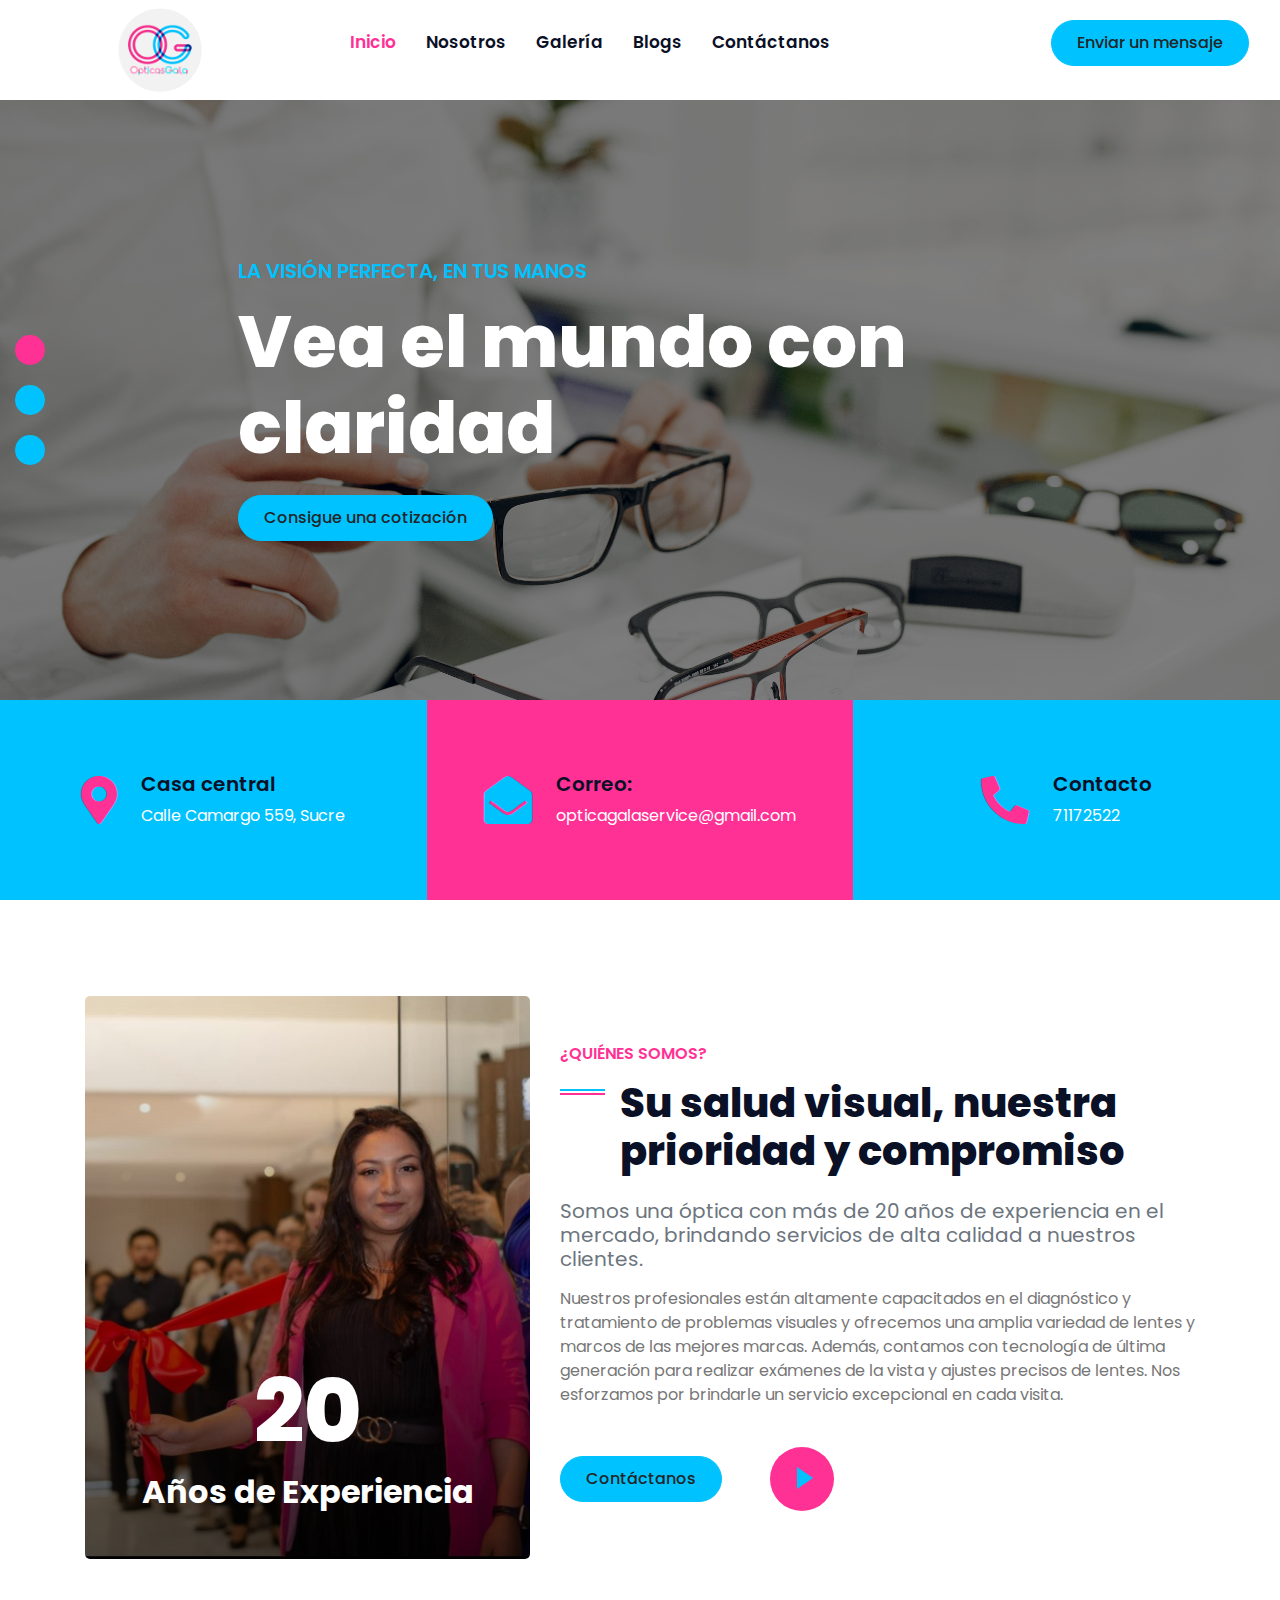
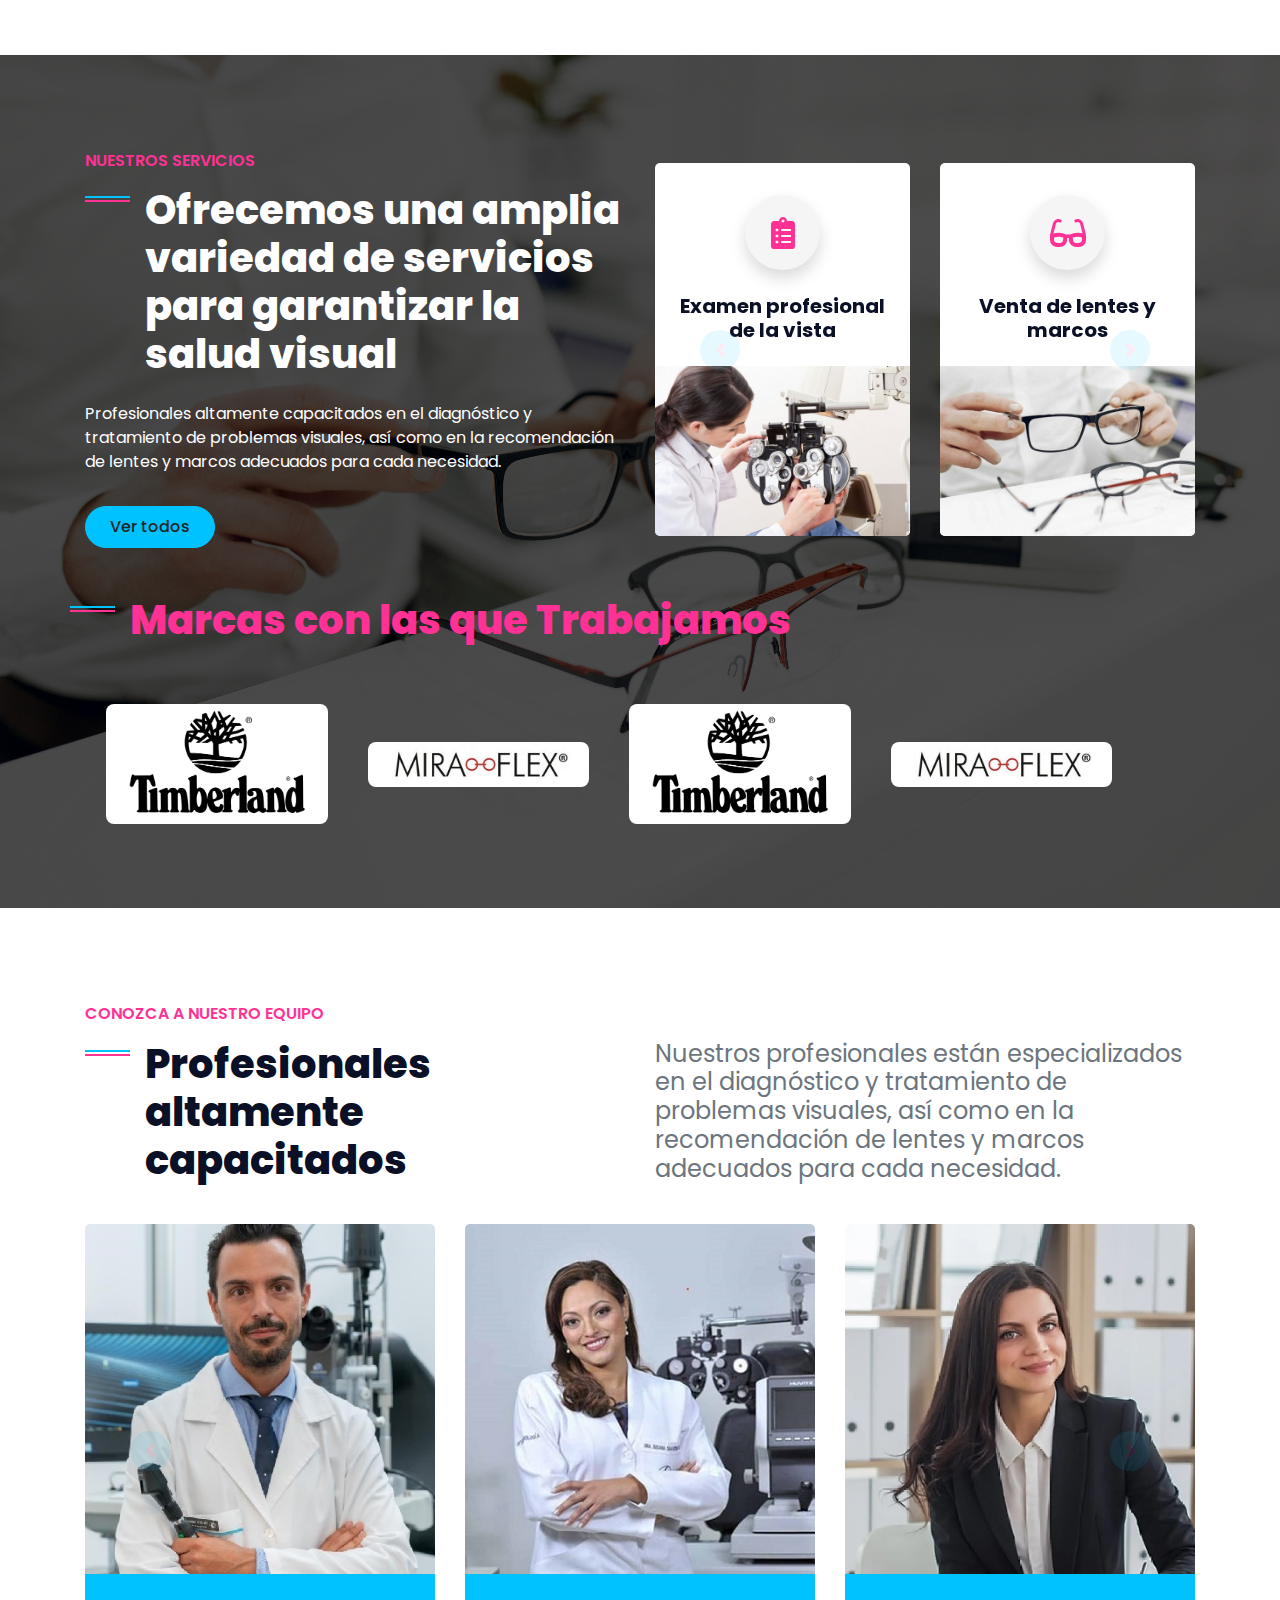
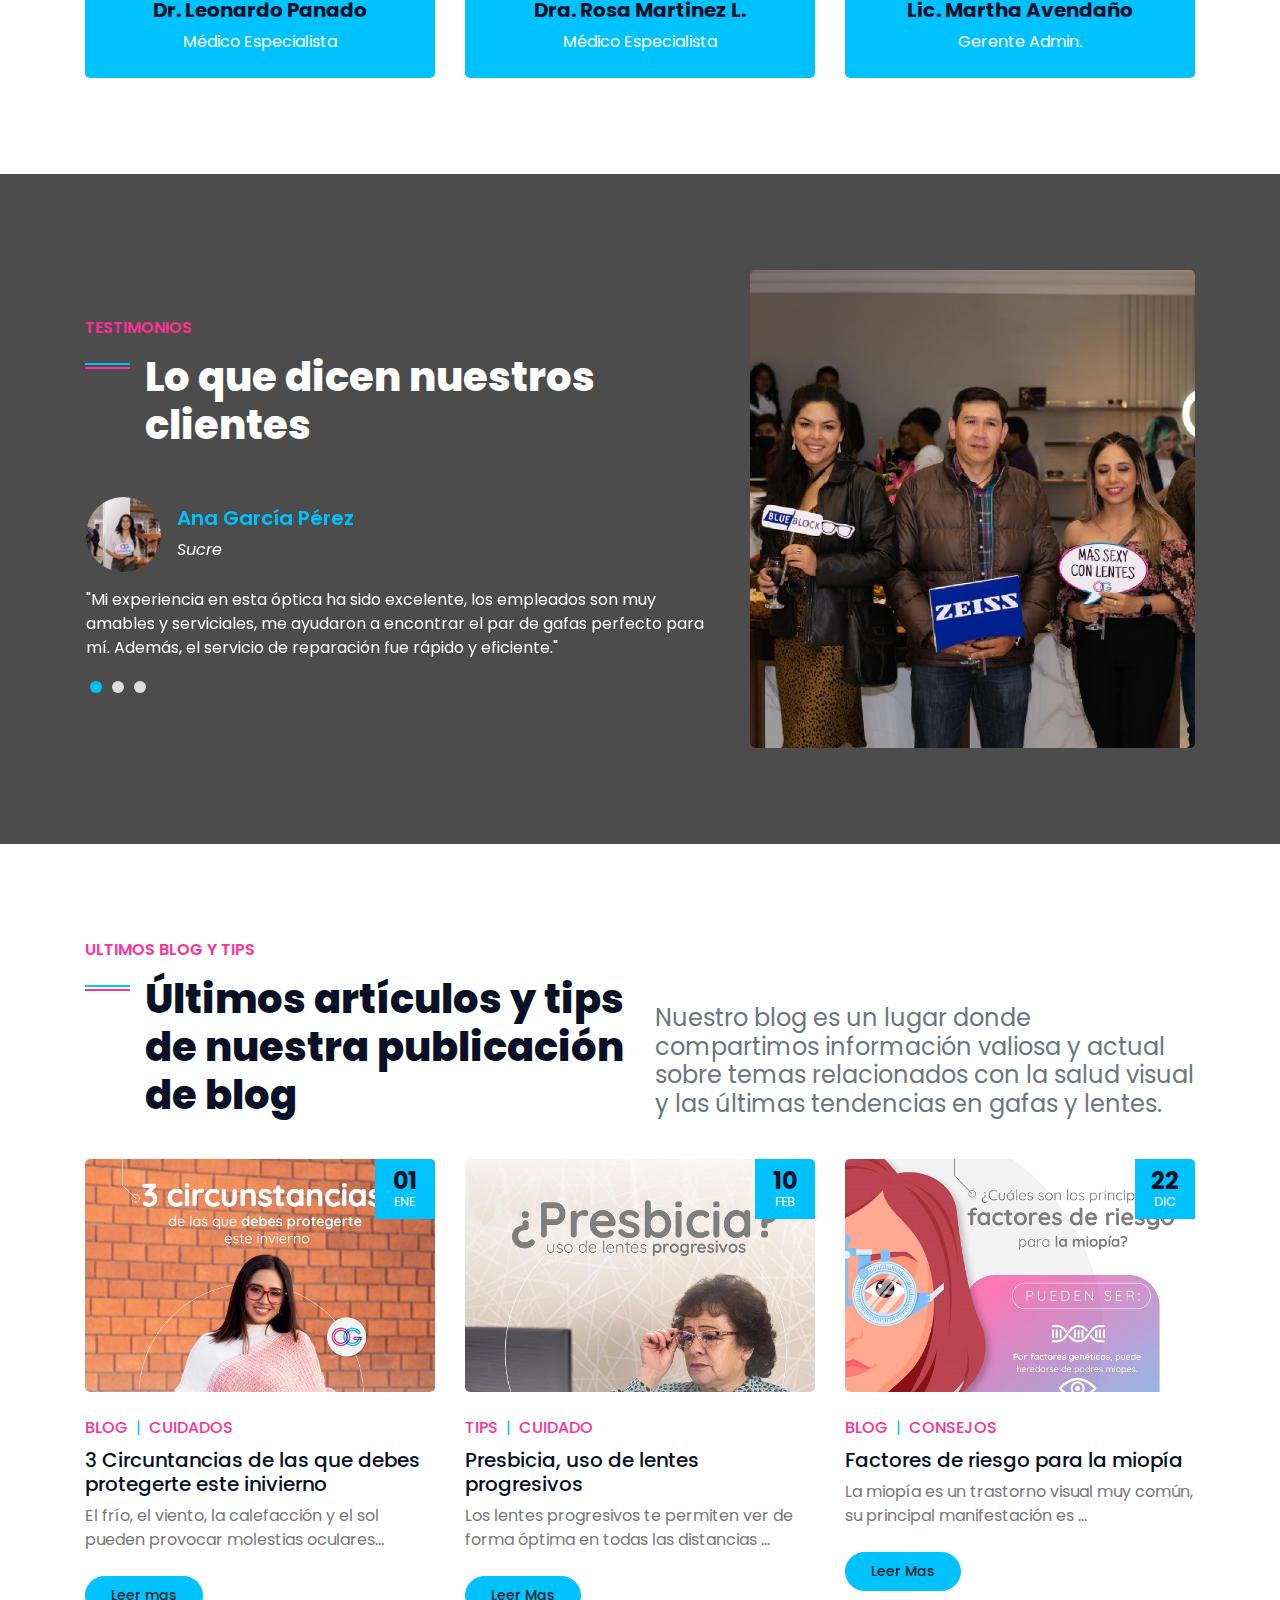
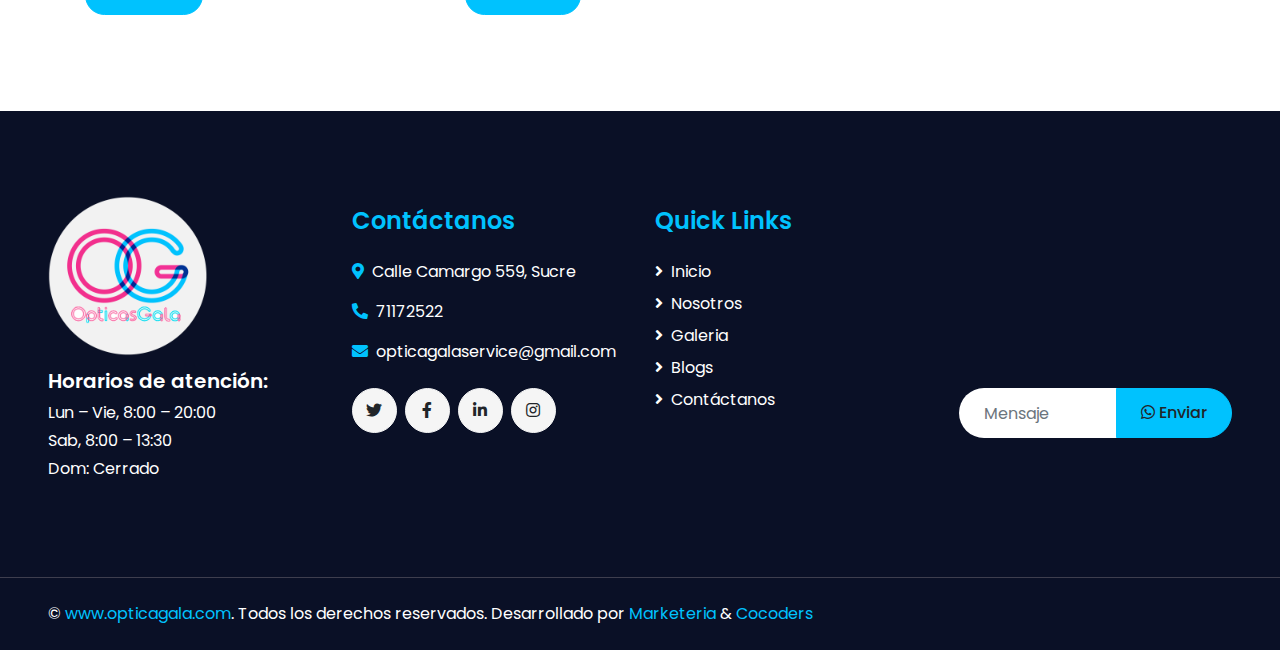
==== index.html @ 9a584356 "FirstCommit" ====
<!DOCTYPE html>
<html lang="es">

<head>
    <meta charset="utf-8">
    <title>Optica Gala</title>
    <meta content="width=device-width, initial-scale=1.0" name="viewport">
    <meta content="optica gala lentes sucre bolivia" name="keywords">
    <meta content="Innovación y vanguardia para servir mejor, más de 20 años de pasión por nuestro trabajo. Nuestra" name="description">

    <!-- Favicon -->
    <link href="img/icon.ico" rel="icon">

    <!-- Google Web Fonts -->
    <link rel="preconnect" href="https://fonts.gstatic.com">
    <link href="https://fonts.googleapis.com/css2?family=Poppins:wght@400;500;600;700;800&display=swap" rel="stylesheet">

    <!-- Font Awesome -->
    <link href="https://cdnjs.cloudflare.com/ajax/libs/font-awesome/5.10.0/css/all.min.css" rel="stylesheet">

    <!-- Libraries Stylesheet -->
    <link href="lib/owlcarousel/assets/owl.carousel.min.css" rel="stylesheet">
    <link href="lib/lightbox/css/lightbox.min.css" rel="stylesheet">

    <!-- Customized Bootstrap Stylesheet -->
    <link href="css/style.css" rel="stylesheet">
    <link href="css/home.css" rel="stylesheet">
</head>

<body>
    <!-- Header Start -->
    <div class="container-fluid">
        <div class="row">
            <div class="col-lg-3 d-none d-lg-block">
                <a href="" class="navbar-brand w-100 h-100 m-0 p-0 d-flex align-items-center justify-content-center">
                    <img src="img/bussines/logo2.png" alt="Logo" class="logo">
                </a>
            </div>
            <div class="col-lg-9">
                <!-- <div class="row bg-dark d-none d-lg-flex">
                    <div class="col-lg-7 text-left text-white">
                        <div class="h-100 d-inline-flex align-items-center border-right border-primary py-2 px-3">
                            <i class="fa fa-envelope text-primary mr-2"></i>
                            <small>info@example.com</small>
                        </div>
                        <div class="h-100 d-inline-flex align-items-center py-2 px-2">
                            <i class="fa fa-phone-alt text-primary mr-2"></i>
                            <small>+012 345 6789</small>
                        </div>
                    </div>
                    <div class="col-lg-5 text-right">
                        <div class="d-inline-flex align-items-center pr-2">
                            <a class="text-primary p-2" href="">
                                <i class="fab fa-facebook-f"></i>
                            </a>
                            <a class="text-primary p-2" href="">
                                <i class="fab fa-twitter"></i>
                            </a>
                            <a class="text-primary p-2" href="">
                                <i class="fab fa-linkedin-in"></i>
                            </a>
                            <a class="text-primary p-2" href="">
                                <i class="fab fa-instagram"></i>
                            </a>
                            <a class="text-primary p-2" href="">
                                <i class="fab fa-youtube"></i>
                            </a>
                        </div>
                    </div>
                </div> -->
                <nav class="navbar navbar-expand-lg bg-white navbar-light p-0">
                    <a href="" class="navbar-brand d-block d-lg-none">
                        <h1 class="m-0 display-4 text-primary">Opticas Gala</h1>
                    </a>
                    <button type="button" class="navbar-toggler" data-toggle="collapse" data-target="#navbarCollapse">
                        <span class="navbar-toggler-icon"></span>
                    </button>
                    <div class="collapse navbar-collapse justify-content-between" id="navbarCollapse">
                        <div class="navbar-nav mr-auto py-0">
                            <a href="index.html" class="nav-item nav-link active">Inicio</a>
                            <a href="about.html" class="nav-item nav-link">Nosotros</a>
                            <a href="galery.html" class="nav-item nav-link">Galería</a>
                            <a href="blog.html" class="nav-item nav-link">Blogs</a>
                            <a href="contact.html" class="nav-item nav-link">Contáctanos</a>
                        </div>
                        <a href="" class="btn btn-primary mr-3 d-none d-lg-block">Enviar un mensaje</a>
                    </div>
                </nav>
            </div>
        </div>
    </div>
    <!-- Header End -->


    <!-- Carousel Start -->
    <div class="container-fluid p-0">
        <div id="header-carousel" class="carousel slide carousel-fade" data-ride="carousel">
            <ol class="carousel-indicators">
                <li data-target="#header-carousel" data-slide-to="0" class="active"></li>
                <li data-target="#header-carousel" data-slide-to="1"></li>
                <li data-target="#header-carousel" data-slide-to="2"></li>
            </ol>
            <div class="carousel-inner">
                <div class="carousel-item active">
                    <img class="img-fluid" src="img/carousel-1.jpg" alt="Image">
                    <div class="carousel-caption d-flex align-items-center justify-content-center">
                        <div class="p-5" style="width: 100%; max-width: 900px;">
                            <h5 class="text-primary text-uppercase mb-md-3">La visión perfecta, en tus manos</h5>
                            <h1 class="display-3 text-white mb-md-4">Vea el mundo con claridad</h1>
                            <a href="" class="btn btn-primary">Consigue una cotización</a>
                        </div>
                    </div>
                </div>
                <div class="carousel-item">
                    <img class="img-fluid" src="img/carousel-2.jpg" alt="Image">
                    <div class="carousel-caption d-flex align-items-center justify-content-center">
                        <div class="p-5" style="width: 100%; max-width: 900px;">
                            <h5 class="text-primary text-uppercase mb-md-3">Lentes de calidad y diseño único</h5>
                            <h1 class="display-3 text-white mb-md-4">El diseño y calidad es nuestra especialidad</h1>
                            <a href="" class="btn btn-primary">Consigue una cotización</a>
                        </div>
                    </div>
                </div>
                <div class="carousel-item">
                    <img class="img-fluid" src="img/carousel-3.jpg" alt="Image">
                    <div class="carousel-caption d-flex align-items-center justify-content-center">
                        <div class="p-5" style="width: 100%; max-width: 900px;">
                            <h5 class="text-primary text-uppercase mb-md-3">Lentes adaptadas a tus necesidades</h5>
                            <h1 class="display-3 text-white mb-md-4">Servicio excepcional para una visión única</h1>
                            <a href="" class="btn btn-primary">Consigue una cotización</a>
                        </div>
                    </div>
                </div>
            </div>
        </div>
    </div>
    <!-- Carousel End -->


    <!-- Contact Info Start -->
    <div class="container-fluid pb-5 contact-info">
        <div class="row">
            <div class="col-lg-4 p-0">
                <div class="contact-info-item d-flex align-items-center justify-content-center bg-primary text-white py-4 py-lg-0">
                    <i class="fa fa-3x fa-map-marker-alt text-secondary mr-4"></i>
                    <div class="">
                        <h5 class="mb-2">Casa central</h5>
                        <p class="m-0">Calle Camargo 559, Sucre</p>
                    </div>
                </div>
            </div>
            <div class="col-lg-4 p-0">
                <div class="contact-info-item d-flex align-items-center justify-content-center bg-secondary text-white py-4 py-lg-0">
                    <i class="fa fa-3x fa-envelope-open text-primary mr-4"></i>
                    <div class="">
                        <h5 class="mb-2">Correo:</h5>
                        <p class="m-0">opticagalaservice@gmail.com</p>
                    </div>
                </div>
            </div>
            <div class="col-lg-4 p-0">
                <div class="contact-info-item d-flex align-items-center justify-content-center bg-primary text-white py-4 py-lg-0">
                    <i class="fa fa-3x fa-phone-alt text-secondary mr-4"></i>
                    <div class="">
                        <h5 class="mb-2">Contacto</h5>
                        <p class="m-0">71172522</p>
                    </div>
                </div>
            </div>
        </div>
    </div>
    <!-- Contact Info End -->


    <!-- About Start -->
    <div class="container-fluid py-5 mb-5">
        <div class="container">
            <div class="row">
                <div class="col-lg-5">
                    <div class="d-flex flex-column align-items-center justify-content-end bg-about rounded h-100 py-5 px-3">
                        <h1 class="display-2 text-white mb-2" data-toggle="counter-up">20</h1>
                        <h2 class="text-white m-0">Años de Experiencia</h2>
                    </div>
                </div>
                <div class="col-lg-7 pt-5 pb-lg-5">
                    <h6 class="text-secondary font-weight-semi-bold text-uppercase mb-3">¿Quiénes Somos?</h6>
                    <h1 class="mb-4 section-title">Su salud visual, nuestra prioridad y compromiso</h1>
                    <h5 class="text-muted font-weight-normal mb-3">Somos una óptica con más de 20 años de experiencia en el mercado, brindando servicios de alta calidad a nuestros clientes.</h5>
                    <p>Nuestros profesionales están altamente capacitados en el diagnóstico y tratamiento de problemas visuales y ofrecemos una amplia variedad de lentes y marcos de las mejores marcas. Además, contamos con tecnología de última generación para realizar exámenes de la vista y ajustes precisos de lentes. Nos esforzamos por brindarle un servicio excepcional en cada visita.</p>
                    <div class="d-flex align-items-center pt-4">
                        <a href="" class="btn btn-primary mr-5">Contáctanos</a>
                        <button type="button" class="btn-play" data-toggle="modal"
                            data-src="https://www.youtube.com/embed/DWRcNpR6Kdc" data-target="#videoModal">
                            <span></span>
                        </button>
                        <h5 class="font-weight-normal text-white m-0 ml-4 d-none d-sm-block">Play Video</h5>
                    </div>
                </div>
            </div>
        </div>
    </div>
    <!-- About End -->


    <!-- Video Modal Start -->
    <div class="modal fade" id="videoModal" tabindex="-1" role="dialog" aria-labelledby="exampleModalLabel" aria-hidden="true">
        <div class="modal-dialog" role="document">
            <div class="modal-content">
                <div class="modal-body">
                    <button type="button" class="close" data-dismiss="modal" aria-label="Close">
                        <span aria-hidden="true">&times;</span>
                    </button>        
                    <!-- 16:9 aspect ratio -->
                    <div class="embed-responsive embed-responsive-16by9">
                        <iframe class="embed-responsive-item" src="" id="video"  allowscriptaccess="always" allow="autoplay"></iframe>
                    </div>
                </div>
            </div>
        </div>
    </div>
    <!-- Video Modal End -->


    <!-- Services Start -->
    <div class="container-fluid bg-service py-5">
        <div class="container py-5">
            <div class="row align-items-center">
                <div class="col-lg-6">
                    <h6 class="text-secondary font-weight-semi-bold text-uppercase mb-3">Nuestros Servicios</h6>
                    <h1 class="mb-4 section-title text-white">Ofrecemos una amplia variedad de servicios para garantizar la salud visual</h1>
                    <p class="text-white">Profesionales altamente capacitados en el diagnóstico y tratamiento de problemas visuales, así como en la recomendación de lentes y marcos adecuados para cada necesidad.</p>
                    <a href="" class="btn btn-primary mt-3 py-2 px-4">Ver todos</a>
                </div>
                <div class="col-lg-6 pt-5 pt-lg-0">
                    <div class="owl-carousel service-carousel position-relative">
                        <div class="d-flex flex-column align-items-center text-center bg-white rounded overflow-hidden pt-4">
                            <div class="icon-box bg-light text-secondary shadow mt-2 mb-4">
                                <!-- icono de clipboards -->
                                <i class="fa fa-2x fa-clipboard-list"></i>
                            </div>
                            <h5 class="font-weight-bold mb-4 px-4">Examen profesional de la vista</h5>
                            <img src="img/service1.jpg" alt="">
                        </div>
                        <div class="d-flex flex-column align-items-center text-center bg-white rounded overflow-hidden pt-4">
                            <div class="icon-box bg-light text-secondary shadow mt-2 mb-4">
                                <i class="fa fa-2x fa-glasses"></i>
                            </div>
                            <h5 class="font-weight-bold mb-4 px-4">Venta de lentes y marcos</h5>
                            <img src="img/service2.jpg" alt="">
                        </div>
                        <div class="d-flex flex-column align-items-center text-center bg-white rounded overflow-hidden pt-4">
                            <div class="icon-box bg-light text-secondary shadow mt-2 mb-4">
                                <i class="fa fa-2x fa-tools"></i>
                            </div>
                            <h5 class="font-weight-bold mb-4 px-4">Ajuste y reparación de gafas</h5>
                            <img src="img/service3.jpg" alt="">
                        </div>
                    </div>
                </div>
            </div>
        </div>
        <div class="container py-0">
            <div class="row align-items-start">
                <h1 class="mb-4 section-title text-secondary">Marcas con las que Trabajamos</h1>
            </div>
            <div class="row align-items-center marka">
                <img src="img/mark/timberland.png" alt="">
                <img src="img/mark/miraflex.png" alt="">
                <img src="img/mark/timberland.png" alt="">
                <img src="img/mark/miraflex.png" alt="">
            </div>
        </div> 
    </div>
    <!-- Services End -->



    <!-- Team Start -->
    <div class="container-fluid py-5">
        <div class="container py-5">
            <div class="row align-items-end mb-4">
                <div class="col-lg-6">
                    <h6 class="text-secondary font-weight-semi-bold text-uppercase mb-3">Conozca a nuestro equipo</h6>
                    <h1 class="section-title mb-3">
                        Profesionales altamente capacitados
                    </h1>
                </div>
                <div class="col-lg-6">
                    <h4 class="font-weight-normal text-muted mb-3">
                        Nuestros profesionales están especializados en el diagnóstico y tratamiento de problemas visuales, así como en la recomendación de lentes y marcos adecuados para cada necesidad.
                    </h4>
                </div>
            </div>
            <div class="row">
                <div class="col-12">
                    <div class="owl-carousel team-carousel position-relative">
                        <div class="team d-flex flex-column text-center rounded overflow-hidden">
                            <div class="position-relative">
                                <div class="team-img">
                                    <img class="img-fluid w-100" src="img/teammed-1.jpg" alt="">
                                </div>
                                <div class="team-social d-flex flex-column align-items-center justify-content-center bg-primary">
                                    <a class="btn btn-secondary btn-social mb-2" href="#"><i class="fab fa-twitter"></i></a>
                                    <a class="btn btn-secondary btn-social mb-2" href="#"><i class="fab fa-facebook-f"></i></a>
                                    <a class="btn btn-secondary btn-social" href="#"><i class="fab fa-linkedin-in"></i></a>
                                </div>
                            </div>
                            <div class="d-flex flex-column bg-primary text-center py-4">
                                <h5 class="font-weight-bold">Dr. Leonardo Panado</h5>
                                <p class="text-white m-0">Médico Especialista</p>
                            </div>
                        </div>
                        <div class="team d-flex flex-column text-center rounded overflow-hidden">
                            <div class="position-relative">
                                <div class="team-img">
                                    <img class="img-fluid w-100" src="img/teammed-2.jpg" alt="">
                                </div>
                                <div class="team-social d-flex flex-column align-items-center justify-content-center bg-primary">
                                    <a class="btn btn-secondary btn-social mb-2" href="#"><i class="fab fa-twitter"></i></a>
                                    <a class="btn btn-secondary btn-social mb-2" href="#"><i class="fab fa-facebook-f"></i></a>
                                    <a class="btn btn-secondary btn-social" href="#"><i class="fab fa-linkedin-in"></i></a>
                                </div>
                            </div>
                            <div class="d-flex flex-column bg-primary text-center py-4">
                                <h5 class="font-weight-bold">Dra. Rosa Martinez L.</h5>
                                <p class="text-white m-0">Médico Especialista</p>
                            </div>
                        </div>
                        <div class="team d-flex flex-column text-center rounded overflow-hidden">
                            <div class="position-relative">
                                <div class="team-img">
                                    <img class="img-fluid w-100" src="img/teamadm.jpg" alt="">
                                </div>
                                <div class="team-social d-flex flex-column align-items-center justify-content-center bg-primary">
                                    <a class="btn btn-secondary btn-social mb-2" href="#"><i class="fab fa-twitter"></i></a>
                                    <a class="btn btn-secondary btn-social mb-2" href="#"><i class="fab fa-facebook-f"></i></a>
                                    <a class="btn btn-secondary btn-social" href="#"><i class="fab fa-linkedin-in"></i></a>
                                </div>
                            </div>
                            <div class="d-flex flex-column bg-primary text-center py-4">
                                <h5 class="font-weight-bold">Lic. Martha Avendaño</h5>
                                <p class="text-white m-0">Gerente Admin.</p>
                            </div>
                        </div>
                        <div class="team d-flex flex-column text-center rounded overflow-hidden">
                            <div class="position-relative">
                                <div class="team-img">
                                    <img class="img-fluid w-100" src="img/teamVentas.jpg" alt="">
                                </div>
                                <div class="team-social d-flex flex-column align-items-center justify-content-center bg-primary">
                                    <a class="btn btn-secondary btn-social mb-2" href="#"><i class="fab fa-twitter"></i></a>
                                    <a class="btn btn-secondary btn-social mb-2" href="#"><i class="fab fa-facebook-f"></i></a>
                                    <a class="btn btn-secondary btn-social" href="#"><i class="fab fa-linkedin-in"></i></a>
                                </div>
                            </div>
                            <div class="d-flex flex-column bg-primary text-center py-4">
                                <h5 class="font-weight-bold">Lic. Jorge Panozo</h5>
                                <p class="text-white m-0">Ejecutivo de Ventas</p>
                            </div>
                        </div>
                    </div>
                </div>
            </div>
        </div>
    </div>
    <!-- Team End -->


    <!-- Testimonial Start -->
    <div class="container-fluid bg-testimonial py-5">
        <div class="container py-5">
            <div class="row">
                <div class="col-lg-7 pt-lg-5 pb-5">
                    <h6 class="text-secondary font-weight-semi-bold text-uppercase mb-3">Testimonios</h6>
                    <h1 class="section-title text-white mb-5">Lo que dicen nuestros clientes</h1>
                    <div class="owl-carousel testimonial-carousel position-relative">
                        <div class="d-flex flex-column text-white">
                            <div class="d-flex align-items-center mb-3">
                                <img class="img-fluid" src="img/testimonial-1.jpg" alt="">
                                <div class="ml-3">
                                    <h5 class="text-primary">Ana García Pérez</h5>
                                    <i>Sucre</i>
                                </div>
                            </div>
                            <p>"Mi experiencia en esta óptica ha sido excelente, los empleados son muy amables y serviciales, me ayudaron a encontrar el par de gafas perfecto para mí. Además, el servicio de reparación fue rápido y eficiente."
                            </p>
                        </div>
                        <div class="d-flex flex-column text-white">
                            <div class="d-flex align-items-center mb-3">
                                <img class="img-fluid" src="img/testimonial-2.jpg" alt="">
                                <div class="ml-3">
                                    <h5 class="text-primary">Maria Ortiz Fernández</h5>
                                    <i>Sucre</i>
                                </div>
                            </div>
                            <p>"Recientemente compré un par de lentes de contacto y estoy muy satisfecho con la calidad del producto y el servicio recibido. El optómetra fue muy paciente y me ayudó a encontrar la mejor opción para mis necesidades."</p>
                        </div>
                        <div class="d-flex flex-column text-white">
                            <div class="d-flex align-items-center mb-3">
                                <img class="img-fluid" src="img/testimonial-3.jpg" alt="">
                                <div class="ml-3">
                                    <h5 class="text-primary">Vania López González</h5>
                                    <i>Potosi</i>
                                </div>
                            </div>
                            <p>"Me gustó mucho el ambiente de esta óptica, es muy acogedor y los empleados son muy profesionales. Me gustó especialmente la variedad de marcos que tienen, encontré el par perfecto para mí."
                            </p>
                        </div>
                    </div>
                </div>
                <div class="col-lg-5" style="min-height: 400px;">
                    <div class="position-relative h-100 rounded overflow-hidden">
                        <img class="position-absolute w-100 h-100" src="img/testimonial.jpg" style="object-fit: cover;">
                    </div>
                </div>
            </div>
        </div>
    </div>
    <!-- Testimonial End -->


    <!-- Blog Start -->
    <div class="container-fluid pt-5">
        <div class="container pt-5">
            <div class="row align-items-end mb-4">
                <div class="col-lg-6">
                    <h6 class="text-secondary font-weight-semi-bold text-uppercase mb-3">Ultimos Blog y Tips</h6>
                    <h1 class="section-title mb-3">Últimos artículos y tips de nuestra publicación de blog</h1>
                </div>
                <div class="col-lg-6">
                    <h4 class="font-weight-normal text-muted mb-3">Nuestro blog es un lugar donde compartimos información valiosa y actual sobre temas relacionados con la salud visual y las últimas tendencias en gafas y lentes.</h4>
                </div>
            </div>
            <div class="row">
                <div class="col-lg-4 col-md-6 mb-5">
                    <div class="position-relative mb-4">
                        <img class="img-fluid rounded w-100" src="img/blog-1.jpg" alt="">
                        <div class="blog-date">
                            <h4 class="font-weight-bold mb-n1">01</h4>
                            <small class="text-white text-uppercase">ene</small>
                        </div>
                    </div>
                    <div class="d-flex mb-2">
                        <a class="text-secondary text-uppercase font-weight-medium" href="">Blog</a>
                        <span class="text-primary px-2">|</span>
                        <a class="text-secondary text-uppercase font-weight-medium" href="">Cuidados</a>
                    </div>
                    <h5 class="font-weight-medium mb-2">3 Circuntancias de las que debes protegerte este inivierno</h5>
                    <p class="mb-4">El frío, el viento, la calefacción y el sol pueden provocar molestias oculares...</p>
                    <a class="btn btn-sm btn-primary py-2" href="single.html">Leer mas</a>
                </div>
                <div class="col-lg-4 col-md-6 mb-5">
                    <div class="position-relative mb-4">
                        <img class="img-fluid rounded w-100" src="img/blog-2.jpg" alt="">
                        <div class="blog-date">
                            <h4 class="font-weight-bold mb-n1">10</h4>
                            <small class="text-white text-uppercase">feb</small>
                        </div>
                    </div>
                    <div class="d-flex mb-2">
                        <a class="text-secondary text-uppercase font-weight-medium" href="">tips</a>
                        <span class="text-primary px-2">|</span>
                        <a class="text-secondary text-uppercase font-weight-medium" href="">cuidado</a>
                    </div>
                    <h5 class="font-weight-medium mb-2">Presbicia, uso de lentes progresivos</h5>
                    <p class="mb-4">Los lentes progresivos te permiten ver de forma óptima en todas las distancias ...</p>
                    <a class="btn btn-sm btn-primary py-2" href="single.html">Leer Mas</a>
                </div>
                <div class="col-lg-4 col-md-6 mb-5">
                    <div class="position-relative mb-4">
                        <img class="img-fluid rounded w-100" src="img/blog-3.jpg" alt="">
                        <div class="blog-date">
                            <h4 class="font-weight-bold mb-n1">22</h4>
                            <small class="text-white text-uppercase">dic</small>
                        </div>
                    </div>
                    <div class="d-flex mb-2">
                        <a class="text-secondary text-uppercase font-weight-medium" href="">blog</a>
                        <span class="text-primary px-2">|</span>
                        <a class="text-secondary text-uppercase font-weight-medium" href="">consejos</a>
                    </div>
                    <h5 class="font-weight-medium mb-2">Factores de riesgo para la miopía</h5>
                    <p class="mb-4">La miopía es un trastorno visual muy común, su principal manifestación es ... </p>
                    <a class="btn btn-sm btn-primary py-2" href="single.html">Leer Mas</a>
                </div>
            </div>
        </div>
    </div>
    <!-- Blog End -->


    <!-- Footer Start -->
    <div class="container-fluid bg-dark text-white mt-5 py-5 px-sm-3 px-md-5">

        <div class="row pt-5">
            <div class="col-lg-3 col-md-6 mb-5">
                <a href="index.html" class="navbar-brand">
                    <img class="m-0 mt-n3 display-4 text-primary logo-footer"
                        src="img/bussines/logo2.png" alt="logo"
                    />
                </a>
                <h5 class="font-weight-semi-bold text-white my-2">Horarios de atención:</h5>
                <p class="mb-1">Lun – Vie, 8:00 – 20:00</p>
                <p class="mb-1">Sab, 8:00 – 13:30</p>
                <p class="mb-0">Dom: Cerrado</p>
            </div>
            <div class="col-lg-3 col-md-6 mb-5">
                <h4 class="font-weight-semi-bold text-primary mb-4">Contáctanos</h4>
                <p><i class="fa fa-map-marker-alt text-primary mr-2"></i>Calle Camargo 559, Sucre</p>
                <p><i class="fa fa-phone-alt text-primary mr-2"></i>71172522</p>
                <p><i class="fa fa-envelope text-primary mr-2"></i>opticagalaservice@gmail.com</p>
                <div class="d-flex justify-content-start mt-4">
                    <a class="btn btn-light btn-social mr-2" href="#"><i class="fab fa-twitter"></i></a>
                    <a class="btn btn-light btn-social mr-2" href="#"><i class="fab fa-facebook-f"></i></a>
                    <a class="btn btn-light btn-social mr-2" href="#"><i class="fab fa-linkedin-in"></i></a>
                    <a class="btn btn-light btn-social" href="#"><i class="fab fa-instagram"></i></a>
                </div>
            </div>
            <div class="col-lg-3 col-md-6 mb-5">
                <h4 class="font-weight-semi-bold text-primary mb-4">Quick Links</h4>
                <div class="d-flex flex-column justify-content-start">
                    <a class="text-white mb-2" href="#"><i class="fa fa-angle-right mr-2"></i>Inicio</a>
                    <a class="text-white mb-2" href="#"><i class="fa fa-angle-right mr-2"></i>Nosotros</a>
                    <a class="text-white mb-2" href="#"><i class="fa fa-angle-right mr-2"></i>Galeria</a>
                    <a class="text-white mb-2" href="#"><i class="fa fa-angle-right mr-2"></i>Blogs</a>
                    <a class="text-white" href="#"><i class="fa fa-angle-right mr-2"></i>Contáctanos</a>
                </div>
            </div>
            <div class="col-lg-3 col-md-6 mb-5">
                <iframe src="https://www.google.com/maps/embed?pb=!1m18!1m12!1m3!1d3771.419378474372!2d-65.2576796!3d-19.0452902!2m3!1f0!2f0!3f0!3m2!1i1024!2i768!4f13.1!3m3!1m2!1s0x93fbcf41654eab53%3A0x5f890b7418fc49ab!2s%C3%93pticas%20Gala!5e0!3m2!1ses-419!2sbo!4v1674947211587!5m2!1ses-419!2sbo" width="100%" style="border:0;" allowfullscreen="" loading="lazy" referrerpolicy="no-referrer-when-downgrade" class="mb-4"></iframe>

                <div class="w-100">
                    <div class="input-group">
                        <input type="text" class="form-control border-0" style="padding: 25px;" placeholder="Mensaje">
                        <div class="input-group-append">
                            <button class="btn btn-primary px-4">
                                <!-- icono de whatsapp -->
                                <i class="fab fa-whatsapp"></i>
                                Enviar
                            </button>
                        </div>
                    </div>
                </div>
            </div>
        </div>
    </div>
    <div class="container-fluid bg-dark text-white border-top py-4 px-sm-3 px-md-5" style="border-color: #3E3E4E !important;">
        <div class="row">
            <div class="col-lg-12 text-center text-md-left mb-3 mb-md-0">
                <p class="m-0 text-white">&copy; <a href="#">www.opticagala.com</a>. Todos los derechos reservados. Desarrollado por <a href="#">Marketeria</a> & <a href="#">Cocoders</a>
                </p>
            </div>
            <!-- <div class="col-lg-6 text-center text-md-right">
                <ul class="nav d-inline-flex">
                    <li class="nav-item">
                        <a class="nav-link text-white py-0" href="#">Privacy</a>
                    </li>
                    <li class="nav-item">
                        <a class="nav-link text-white py-0" href="#">Terms</a>
                    </li>
                    <li class="nav-item">
                        <a class="nav-link text-white py-0" href="#">FAQs</a>
                    </li>
                    <li class="nav-item">
                        <a class="nav-link text-white py-0" href="#">Help</a>
                    </li>
                </ul>
            </div> -->
        </div>
    </div>
    <!-- Footer End -->


    <!-- Back to Top -->
    <a href="#" class="btn btn-primary px-3 back-to-top"><i class="fa fa-angle-double-up"></i></a>


    <!-- JavaScript Libraries -->
    <script src="https://code.jquery.com/jquery-3.4.1.min.js"></script>
    <script src="https://stackpath.bootstrapcdn.com/bootstrap/4.4.1/js/bootstrap.bundle.min.js"></script>
    <script src="lib/easing/easing.min.js"></script>
    <script src="lib/waypoints/waypoints.min.js"></script>
    <script src="lib/counterup/counterup.min.js"></script>
    <script src="lib/owlcarousel/owl.carousel.min.js"></script>
    <script src="lib/isotope/isotope.pkgd.min.js"></script>
    <script src="lib/lightbox/js/lightbox.min.js"></script>

    <!-- Contact Javascript File -->
    <script src="mail/jqBootstrapValidation.min.js"></script>
    <script src="mail/contact.js"></script>

    <!-- Template Javascript -->
    <script src="js/main.js"></script>
</body>

</html>
---- css/style.css ----
/******* Bootstrap Theming ********/
/*!
 * Bootstrap v4.5.3 (https://getbootstrap.com/)
 * Copyright 2011-2020 The Bootstrap Authors
 * Copyright 2011-2020 Twitter, Inc.
 * Licensed under MIT (https://github.com/twbs/bootstrap/blob/main/LICENSE)
 */
:root {
  --blue: #007bff;
  --indigo: #6610f2;
  --purple: #6f42c1;
  --pink: #e83e8c;
  --red: #dc3545;
  --orange: #fd7e14;
  --yellow: #ffc107;
  --green: #28a745;
  --teal: #20c997;
  --cyan: #17a2b8;
  --white: #fff;
  --gray: #6c757d;
  --gray-dark: #343a40;
  --primary: #00c2fe;
  --secondary: #ff3195;
  --success: #28a745;
  --info: #17a2b8;
  --warning: #ffc107;
  --danger: #dc3545;
  --light: #F5F5F5;
  --dark: #0a1026;
  --breakpoint-xs: 0;
  --breakpoint-sm: 576px;
  --breakpoint-md: 768px;
  --breakpoint-lg: 992px;
  --breakpoint-xl: 1200px;
  --font-family-sans-serif: "Poppins", sans-serif;
  --font-family-monospace: SFMono-Regular, Menlo, Monaco, Consolas, "Liberation Mono", "Courier New", monospace;
}

*,
*::before,
*::after {
  box-sizing: border-box;
}

html {
  font-family: sans-serif;
  line-height: 1.15;
  -webkit-text-size-adjust: 100%;
  -webkit-tap-highlight-color: rgba(0, 0, 0, 0);
}

article, aside, figcaption, figure, footer, header, hgroup, main, nav, section {
  display: block;
}

body {
  margin: 0;
  font-family: "Poppins", sans-serif;
  font-size: 1rem;
  font-weight: 400;
  line-height: 1.5;
  color: #777777;
  text-align: left;
  background-color: #fff;
}

[tabindex="-1"]:focus:not(:focus-visible) {
  outline: 0 !important;
}

hr {
  box-sizing: content-box;
  height: 0;
  overflow: visible;
}

h1, h2, h3, h4, h5, h6 {
  margin-top: 0;
  margin-bottom: 0.5rem;
}

p {
  margin-top: 0;
  margin-bottom: 1rem;
}

abbr[title],
abbr[data-original-title] {
  text-decoration: underline;
  text-decoration: underline dotted;
  cursor: help;
  border-bottom: 0;
  text-decoration-skip-ink: none;
}

address {
  margin-bottom: 1rem;
  font-style: normal;
  line-height: inherit;
}

ol,
ul,
dl {
  margin-top: 0;
  margin-bottom: 1rem;
}

ol ol,
ul ul,
ol ul,
ul ol {
  margin-bottom: 0;
}

dt {
  font-weight: 700;
}

dd {
  margin-bottom: .5rem;
  margin-left: 0;
}

blockquote {
  margin: 0 0 1rem;
}

b,
strong {
  font-weight: bolder;
}

small {
  font-size: 80%;
}

sub,
sup {
  position: relative;
  font-size: 75%;
  line-height: 0;
  vertical-align: baseline;
}

sub {
  bottom: -.25em;
}

sup {
  top: -.5em;
}

a {
  color: #00c2fe;
  text-decoration: none;
  background-color: transparent;
}

a:hover {
  color: #b38b00;
  text-decoration: underline;
}

a:not([href]):not([class]) {
  color: inherit;
  text-decoration: none;
}

a:not([href]):not([class]):hover {
  color: inherit;
  text-decoration: none;
}

pre,
code,
kbd,
samp {
  font-family: SFMono-Regular, Menlo, Monaco, Consolas, "Liberation Mono", "Courier New", monospace;
  font-size: 1em;
}

pre {
  margin-top: 0;
  margin-bottom: 1rem;
  overflow: auto;
  -ms-overflow-style: scrollbar;
}

figure {
  margin: 0 0 1rem;
}

img {
  vertical-align: middle;
  border-style: none;
}

svg {
  overflow: hidden;
  vertical-align: middle;
}

table {
  border-collapse: collapse;
}

caption {
  padding-top: 0.75rem;
  padding-bottom: 0.75rem;
  color: #6c757d;
  text-align: left;
  caption-side: bottom;
}

th {
  text-align: inherit;
  text-align: -webkit-match-parent;
}

label {
  display: inline-block;
  margin-bottom: 0.5rem;
}

button {
  border-radius: 0;
}

button:focus {
  outline: 1px dotted;
  outline: 5px auto -webkit-focus-ring-color;
}

input,
button,
select,
optgroup,
textarea {
  margin: 0;
  font-family: inherit;
  font-size: inherit;
  line-height: inherit;
}

button,
input {
  overflow: visible;
}

button,
select {
  text-transform: none;
}

[role="button"] {
  cursor: pointer;
}

select {
  word-wrap: normal;
}

button,
[type="button"],
[type="reset"],
[type="submit"] {
  -webkit-appearance: button;
}

button:not(:disabled),
[type="button"]:not(:disabled),
[type="reset"]:not(:disabled),
[type="submit"]:not(:disabled) {
  cursor: pointer;
}

button::-moz-focus-inner,
[type="button"]::-moz-focus-inner,
[type="reset"]::-moz-focus-inner,
[type="submit"]::-moz-focus-inner {
  padding: 0;
  border-style: none;
}

input[type="radio"],
input[type="checkbox"] {
  box-sizing: border-box;
  padding: 0;
}

textarea {
  overflow: auto;
  resize: vertical;
}

fieldset {
  min-width: 0;
  padding: 0;
  margin: 0;
  border: 0;
}

legend {
  display: block;
  width: 100%;
  max-width: 100%;
  padding: 0;
  margin-bottom: .5rem;
  font-size: 1.5rem;
  line-height: inherit;
  color: inherit;
  white-space: normal;
}

@media (max-width: 1200px) {
  legend {
    font-size: calc(1.275rem + 0.3vw) ;
  }
}

progress {
  vertical-align: baseline;
}

[type="number"]::-webkit-inner-spin-button,
[type="number"]::-webkit-outer-spin-button {
  height: auto;
}

[type="search"] {
  outline-offset: -2px;
  -webkit-appearance: none;
}

[type="search"]::-webkit-search-decoration {
  -webkit-appearance: none;
}

::-webkit-file-upload-button {
  font: inherit;
  -webkit-appearance: button;
}

output {
  display: inline-block;
}

summary {
  display: list-item;
  cursor: pointer;
}

template {
  display: none;
}

[hidden] {
  display: none !important;
}

h1, h2, h3, h4, h5, h6,
.h1, .h2, .h3, .h4, .h5, .h6 {
  margin-bottom: 0.5rem;
  font-weight: 500;
  line-height: 1.2;
  color: #0a1026;
}

h1, .h1 {
  font-size: 2.5rem;
}

@media (max-width: 1200px) {
  h1, .h1 {
    font-size: calc(1.375rem + 1.5vw) ;
  }
}

h2, .h2 {
  font-size: 2rem;
}

@media (max-width: 1200px) {
  h2, .h2 {
    font-size: calc(1.325rem + 0.9vw) ;
  }
}

h3, .h3 {
  font-size: 1.75rem;
}

@media (max-width: 1200px) {
  h3, .h3 {
    font-size: calc(1.3rem + 0.6vw) ;
  }
}

h4, .h4 {
  font-size: 1.5rem;
}

@media (max-width: 1200px) {
  h4, .h4 {
    font-size: calc(1.275rem + 0.3vw) ;
  }
}

h5, .h5 {
  font-size: 1.25rem;
}

h6, .h6 {
  font-size: 1rem;
}

.lead {
  font-size: 1.25rem;
  font-weight: 300;
}

.display-1 {
  font-size: 6rem;
  font-weight: 300;
  line-height: 1.2;
}

@media (max-width: 1200px) {
  .display-1 {
    font-size: calc(1.725rem + 5.7vw) ;
  }
}

.display-2 {
  font-size: 5.5rem;
  font-weight: 300;
  line-height: 1.2;
}

@media (max-width: 1200px) {
  .display-2 {
    font-size: calc(1.675rem + 5.1vw) ;
  }
}

.display-3 {
  font-size: 4.5rem;
  font-weight: 300;
  line-height: 1.2;
}

@media (max-width: 1200px) {
  .display-3 {
    font-size: calc(1.575rem + 3.9vw) ;
  }
}

.display-4 {
  font-size: 3.5rem;
  font-weight: 300;
  line-height: 1.2;
}

@media (max-width: 1200px) {
  .display-4 {
    font-size: calc(1.475rem + 2.7vw) ;
  }
}

hr {
  margin-top: 1rem;
  margin-bottom: 1rem;
  border: 0;
  border-top: 1px solid rgba(0, 0, 0, 0.1);
}

small,
.small {
  font-size: 80%;
  font-weight: 400;
}

mark,
.mark {
  padding: 0.2em;
  background-color: #fcf8e3;
}

.list-unstyled {
  padding-left: 0;
  list-style: none;
}

.list-inline {
  padding-left: 0;
  list-style: none;
}

.list-inline-item {
  display: inline-block;
}

.list-inline-item:not(:last-child) {
  margin-right: 0.5rem;
}

.initialism {
  font-size: 90%;
  text-transform: uppercase;
}

.blockquote {
  margin-bottom: 1rem;
  font-size: 1.25rem;
}

.blockquote-footer {
  display: block;
  font-size: 80%;
  color: #6c757d;
}

.blockquote-footer::before {
  content: "\2014\00A0";
}

.img-fluid {
  max-width: 100%;
  height: auto;
}

.img-thumbnail {
  padding: 0.25rem;
  background-color: #fff;
  border: 1px solid #dee2e6;
  border-radius: 5px;
  max-width: 100%;
  height: auto;
}

.figure {
  display: inline-block;
}

.figure-img {
  margin-bottom: 0.5rem;
  line-height: 1;
}

.figure-caption {
  font-size: 90%;
  color: #6c757d;
}

code {
  font-size: 87.5%;
  color: #e83e8c;
  word-wrap: break-word;
}

a > code {
  color: inherit;
}

kbd {
  padding: 0.2rem 0.4rem;
  font-size: 87.5%;
  color: #fff;
  background-color: #212529;
  border-radius: 0.2rem;
}

kbd kbd {
  padding: 0;
  font-size: 100%;
  font-weight: 700;
}

pre {
  display: block;
  font-size: 87.5%;
  color: #212529;
}

pre code {
  font-size: inherit;
  color: inherit;
  word-break: normal;
}

.pre-scrollable {
  max-height: 340px;
  overflow-y: scroll;
}

.container,
.container-fluid,
.container-sm,
.container-md,
.container-lg,
.container-xl {
  width: 100%;
  padding-right: 15px;
  padding-left: 15px;
  margin-right: auto;
  margin-left: auto;
}

@media (min-width: 576px) {
  .container, .container-sm {
    max-width: 540px;
  }
}

@media (min-width: 768px) {
  .container, .container-sm, .container-md {
    max-width: 720px;
  }
}

@media (min-width: 992px) {
  .container, .container-sm, .container-md, .container-lg {
    max-width: 960px;
  }
}

@media (min-width: 1200px) {
  .container, .container-sm, .container-md, .container-lg, .container-xl {
    max-width: 1140px;
  }
}

.row {
  display: flex;
  flex-wrap: wrap;
  margin-right: -15px;
  margin-left: -15px;
}

.no-gutters {
  margin-right: 0;
  margin-left: 0;
}

.no-gutters > .col,
.no-gutters > [class*="col-"] {
  padding-right: 0;
  padding-left: 0;
}

.col-1, .col-2, .col-3, .col-4, .col-5, .col-6, .col-7, .col-8, .col-9, .col-10, .col-11, .col-12, .col,
.col-auto, .col-sm-1, .col-sm-2, .col-sm-3, .col-sm-4, .col-sm-5, .col-sm-6, .col-sm-7, .col-sm-8, .col-sm-9, .col-sm-10, .col-sm-11, .col-sm-12, .col-sm,
.col-sm-auto, .col-md-1, .col-md-2, .col-md-3, .col-md-4, .col-md-5, .col-md-6, .col-md-7, .col-md-8, .col-md-9, .col-md-10, .col-md-11, .col-md-12, .col-md,
.col-md-auto, .col-lg-1, .col-lg-2, .col-lg-3, .col-lg-4, .col-lg-5, .col-lg-6, .col-lg-7, .col-lg-8, .col-lg-9, .col-lg-10, .col-lg-11, .col-lg-12, .col-lg,
.col-lg-auto, .col-xl-1, .col-xl-2, .col-xl-3, .col-xl-4, .col-xl-5, .col-xl-6, .col-xl-7, .col-xl-8, .col-xl-9, .col-xl-10, .col-xl-11, .col-xl-12, .col-xl,
.col-xl-auto {
  position: relative;
  width: 100%;
  padding-right: 15px;
  padding-left: 15px;
}

.col {
  flex-basis: 0;
  flex-grow: 1;
  max-width: 100%;
}

.row-cols-1 > * {
  flex: 0 0 100%;
  max-width: 100%;
}

.row-cols-2 > * {
  flex: 0 0 50%;
  max-width: 50%;
}

.row-cols-3 > * {
  flex: 0 0 33.33333%;
  max-width: 33.33333%;
}

.row-cols-4 > * {
  flex: 0 0 25%;
  max-width: 25%;
}

.row-cols-5 > * {
  flex: 0 0 20%;
  max-width: 20%;
}

.row-cols-6 > * {
  flex: 0 0 16.66667%;
  max-width: 16.66667%;
}

.col-auto {
  flex: 0 0 auto;
  width: auto;
  max-width: 100%;
}

.col-1 {
  flex: 0 0 8.33333%;
  max-width: 8.33333%;
}

.col-2 {
  flex: 0 0 16.66667%;
  max-width: 16.66667%;
}

.col-3 {
  flex: 0 0 25%;
  max-width: 25%;
}

.col-4 {
  flex: 0 0 33.33333%;
  max-width: 33.33333%;
}

.col-5 {
  flex: 0 0 41.66667%;
  max-width: 41.66667%;
}

.col-6 {
  flex: 0 0 50%;
  max-width: 50%;
}

.col-7 {
  flex: 0 0 58.33333%;
  max-width: 58.33333%;
}

.col-8 {
  flex: 0 0 66.66667%;
  max-width: 66.66667%;
}

.col-9 {
  flex: 0 0 75%;
  max-width: 75%;
}

.col-10 {
  flex: 0 0 83.33333%;
  max-width: 83.33333%;
}

.col-11 {
  flex: 0 0 91.66667%;
  max-width: 91.66667%;
}

.col-12 {
  flex: 0 0 100%;
  max-width: 100%;
}

.order-first {
  order: -1;
}

.order-last {
  order: 13;
}

.order-0 {
  order: 0;
}

.order-1 {
  order: 1;
}

.order-2 {
  order: 2;
}

.order-3 {
  order: 3;
}

.order-4 {
  order: 4;
}

.order-5 {
  order: 5;
}

.order-6 {
  order: 6;
}

.order-7 {
  order: 7;
}

.order-8 {
  order: 8;
}

.order-9 {
  order: 9;
}

.order-10 {
  order: 10;
}

.order-11 {
  order: 11;
}

.order-12 {
  order: 12;
}

.offset-1 {
  margin-left: 8.33333%;
}

.offset-2 {
  margin-left: 16.66667%;
}

.offset-3 {
  margin-left: 25%;
}

.offset-4 {
  margin-left: 33.33333%;
}

.offset-5 {
  margin-left: 41.66667%;
}

.offset-6 {
  margin-left: 50%;
}

.offset-7 {
  margin-left: 58.33333%;
}

.offset-8 {
  margin-left: 66.66667%;
}

.offset-9 {
  margin-left: 75%;
}

.offset-10 {
  margin-left: 83.33333%;
}

.offset-11 {
  margin-left: 91.66667%;
}

@media (min-width: 576px) {
  .col-sm {
    flex-basis: 0;
    flex-grow: 1;
    max-width: 100%;
  }
  .row-cols-sm-1 > * {
    flex: 0 0 100%;
    max-width: 100%;
  }
  .row-cols-sm-2 > * {
    flex: 0 0 50%;
    max-width: 50%;
  }
  .row-cols-sm-3 > * {
    flex: 0 0 33.33333%;
    max-width: 33.33333%;
  }
  .row-cols-sm-4 > * {
    flex: 0 0 25%;
    max-width: 25%;
  }
  .row-cols-sm-5 > * {
    flex: 0 0 20%;
    max-width: 20%;
  }
  .row-cols-sm-6 > * {
    flex: 0 0 16.66667%;
    max-width: 16.66667%;
  }
  .col-sm-auto {
    flex: 0 0 auto;
    width: auto;
    max-width: 100%;
  }
  .col-sm-1 {
    flex: 0 0 8.33333%;
    max-width: 8.33333%;
  }
  .col-sm-2 {
    flex: 0 0 16.66667%;
    max-width: 16.66667%;
  }
  .col-sm-3 {
    flex: 0 0 25%;
    max-width: 25%;
  }
  .col-sm-4 {
    flex: 0 0 33.33333%;
    max-width: 33.33333%;
  }
  .col-sm-5 {
    flex: 0 0 41.66667%;
    max-width: 41.66667%;
  }
  .col-sm-6 {
    flex: 0 0 50%;
    max-width: 50%;
  }
  .col-sm-7 {
    flex: 0 0 58.33333%;
    max-width: 58.33333%;
  }
  .col-sm-8 {
    flex: 0 0 66.66667%;
    max-width: 66.66667%;
  }
  .col-sm-9 {
    flex: 0 0 75%;
    max-width: 75%;
  }
  .col-sm-10 {
    flex: 0 0 83.33333%;
    max-width: 83.33333%;
  }
  .col-sm-11 {
    flex: 0 0 91.66667%;
    max-width: 91.66667%;
  }
  .col-sm-12 {
    flex: 0 0 100%;
    max-width: 100%;
  }
  .order-sm-first {
    order: -1;
  }
  .order-sm-last {
    order: 13;
  }
  .order-sm-0 {
    order: 0;
  }
  .order-sm-1 {
    order: 1;
  }
  .order-sm-2 {
    order: 2;
  }
  .order-sm-3 {
    order: 3;
  }
  .order-sm-4 {
    order: 4;
  }
  .order-sm-5 {
    order: 5;
  }
  .order-sm-6 {
    order: 6;
  }
  .order-sm-7 {
    order: 7;
  }
  .order-sm-8 {
    order: 8;
  }
  .order-sm-9 {
    order: 9;
  }
  .order-sm-10 {
    order: 10;
  }
  .order-sm-11 {
    order: 11;
  }
  .order-sm-12 {
    order: 12;
  }
  .offset-sm-0 {
    margin-left: 0;
  }
  .offset-sm-1 {
    margin-left: 8.33333%;
  }
  .offset-sm-2 {
    margin-left: 16.66667%;
  }
  .offset-sm-3 {
    margin-left: 25%;
  }
  .offset-sm-4 {
    margin-left: 33.33333%;
  }
  .offset-sm-5 {
    margin-left: 41.66667%;
  }
  .offset-sm-6 {
    margin-left: 50%;
  }
  .offset-sm-7 {
    margin-left: 58.33333%;
  }
  .offset-sm-8 {
    margin-left: 66.66667%;
  }
  .offset-sm-9 {
    margin-left: 75%;
  }
  .offset-sm-10 {
    margin-left: 83.33333%;
  }
  .offset-sm-11 {
    margin-left: 91.66667%;
  }
}

@media (min-width: 768px) {
  .col-md {
    flex-basis: 0;
    flex-grow: 1;
    max-width: 100%;
  }
  .row-cols-md-1 > * {
    flex: 0 0 100%;
    max-width: 100%;
  }
  .row-cols-md-2 > * {
    flex: 0 0 50%;
    max-width: 50%;
  }
  .row-cols-md-3 > * {
    flex: 0 0 33.33333%;
    max-width: 33.33333%;
  }
  .row-cols-md-4 > * {
    flex: 0 0 25%;
    max-width: 25%;
  }
  .row-cols-md-5 > * {
    flex: 0 0 20%;
    max-width: 20%;
  }
  .row-cols-md-6 > * {
    flex: 0 0 16.66667%;
    max-width: 16.66667%;
  }
  .col-md-auto {
    flex: 0 0 auto;
    width: auto;
    max-width: 100%;
  }
  .col-md-1 {
    flex: 0 0 8.33333%;
    max-width: 8.33333%;
  }
  .col-md-2 {
    flex: 0 0 16.66667%;
    max-width: 16.66667%;
  }
  .col-md-3 {
    flex: 0 0 25%;
    max-width: 25%;
  }
  .col-md-4 {
    flex: 0 0 33.33333%;
    max-width: 33.33333%;
  }
  .col-md-5 {
    flex: 0 0 41.66667%;
    max-width: 41.66667%;
  }
  .col-md-6 {
    flex: 0 0 50%;
    max-width: 50%;
  }
  .col-md-7 {
    flex: 0 0 58.33333%;
    max-width: 58.33333%;
  }
  .col-md-8 {
    flex: 0 0 66.66667%;
    max-width: 66.66667%;
  }
  .col-md-9 {
    flex: 0 0 75%;
    max-width: 75%;
  }
  .col-md-10 {
    flex: 0 0 83.33333%;
    max-width: 83.33333%;
  }
  .col-md-11 {
    flex: 0 0 91.66667%;
    max-width: 91.66667%;
  }
  .col-md-12 {
    flex: 0 0 100%;
    max-width: 100%;
  }
  .order-md-first {
    order: -1;
  }
  .order-md-last {
    order: 13;
  }
  .order-md-0 {
    order: 0;
  }
  .order-md-1 {
    order: 1;
  }
  .order-md-2 {
    order: 2;
  }
  .order-md-3 {
    order: 3;
  }
  .order-md-4 {
    order: 4;
  }
  .order-md-5 {
    order: 5;
  }
  .order-md-6 {
    order: 6;
  }
  .order-md-7 {
    order: 7;
  }
  .order-md-8 {
    order: 8;
  }
  .order-md-9 {
    order: 9;
  }
  .order-md-10 {
    order: 10;
  }
  .order-md-11 {
    order: 11;
  }
  .order-md-12 {
    order: 12;
  }
  .offset-md-0 {
    margin-left: 0;
  }
  .offset-md-1 {
    margin-left: 8.33333%;
  }
  .offset-md-2 {
    margin-left: 16.66667%;
  }
  .offset-md-3 {
    margin-left: 25%;
  }
  .offset-md-4 {
    margin-left: 33.33333%;
  }
  .offset-md-5 {
    margin-left: 41.66667%;
  }
  .offset-md-6 {
    margin-left: 50%;
  }
  .offset-md-7 {
    margin-left: 58.33333%;
  }
  .offset-md-8 {
    margin-left: 66.66667%;
  }
  .offset-md-9 {
    margin-left: 75%;
  }
  .offset-md-10 {
    margin-left: 83.33333%;
  }
  .offset-md-11 {
    margin-left: 91.66667%;
  }
}

@media (min-width: 992px) {
  .col-lg {
    flex-basis: 0;
    flex-grow: 1;
    max-width: 100%;
  }
  .row-cols-lg-1 > * {
    flex: 0 0 100%;
    max-width: 100%;
  }
  .row-cols-lg-2 > * {
    flex: 0 0 50%;
    max-width: 50%;
  }
  .row-cols-lg-3 > * {
    flex: 0 0 33.33333%;
    max-width: 33.33333%;
  }
  .row-cols-lg-4 > * {
    flex: 0 0 25%;
    max-width: 25%;
  }
  .row-cols-lg-5 > * {
    flex: 0 0 20%;
    max-width: 20%;
  }
  .row-cols-lg-6 > * {
    flex: 0 0 16.66667%;
    max-width: 16.66667%;
  }
  .col-lg-auto {
    flex: 0 0 auto;
    width: auto;
    max-width: 100%;
  }
  .col-lg-1 {
    flex: 0 0 8.33333%;
    max-width: 8.33333%;
  }
  .col-lg-2 {
    flex: 0 0 16.66667%;
    max-width: 16.66667%;
  }
  .col-lg-3 {
    flex: 0 0 25%;
    max-width: 25%;
  }
  .col-lg-4 {
    flex: 0 0 33.33333%;
    max-width: 33.33333%;
  }
  .col-lg-5 {
    flex: 0 0 41.66667%;
    max-width: 41.66667%;
  }
  .col-lg-6 {
    flex: 0 0 50%;
    max-width: 50%;
  }
  .col-lg-7 {
    flex: 0 0 58.33333%;
    max-width: 58.33333%;
  }
  .col-lg-8 {
    flex: 0 0 66.66667%;
    max-width: 66.66667%;
  }
  .col-lg-9 {
    flex: 0 0 75%;
    max-width: 75%;
  }
  .col-lg-10 {
    flex: 0 0 83.33333%;
    max-width: 83.33333%;
  }
  .col-lg-11 {
    flex: 0 0 91.66667%;
    max-width: 91.66667%;
  }
  .col-lg-12 {
    flex: 0 0 100%;
    max-width: 100%;
  }
  .order-lg-first {
    order: -1;
  }
  .order-lg-last {
    order: 13;
  }
  .order-lg-0 {
    order: 0;
  }
  .order-lg-1 {
    order: 1;
  }
  .order-lg-2 {
    order: 2;
  }
  .order-lg-3 {
    order: 3;
  }
  .order-lg-4 {
    order: 4;
  }
  .order-lg-5 {
    order: 5;
  }
  .order-lg-6 {
    order: 6;
  }
  .order-lg-7 {
    order: 7;
  }
  .order-lg-8 {
    order: 8;
  }
  .order-lg-9 {
    order: 9;
  }
  .order-lg-10 {
    order: 10;
  }
  .order-lg-11 {
    order: 11;
  }
  .order-lg-12 {
    order: 12;
  }
  .offset-lg-0 {
    margin-left: 0;
  }
  .offset-lg-1 {
    margin-left: 8.33333%;
  }
  .offset-lg-2 {
    margin-left: 16.66667%;
  }
  .offset-lg-3 {
    margin-left: 25%;
  }
  .offset-lg-4 {
    margin-left: 33.33333%;
  }
  .offset-lg-5 {
    margin-left: 41.66667%;
  }
  .offset-lg-6 {
    margin-left: 50%;
  }
  .offset-lg-7 {
    margin-left: 58.33333%;
  }
  .offset-lg-8 {
    margin-left: 66.66667%;
  }
  .offset-lg-9 {
    margin-left: 75%;
  }
  .offset-lg-10 {
    margin-left: 83.33333%;
  }
  .offset-lg-11 {
    margin-left: 91.66667%;
  }
}

@media (min-width: 1200px) {
  .col-xl {
    flex-basis: 0;
    flex-grow: 1;
    max-width: 100%;
  }
  .row-cols-xl-1 > * {
    flex: 0 0 100%;
    max-width: 100%;
  }
  .row-cols-xl-2 > * {
    flex: 0 0 50%;
    max-width: 50%;
  }
  .row-cols-xl-3 > * {
    flex: 0 0 33.33333%;
    max-width: 33.33333%;
  }
  .row-cols-xl-4 > * {
    flex: 0 0 25%;
    max-width: 25%;
  }
  .row-cols-xl-5 > * {
    flex: 0 0 20%;
    max-width: 20%;
  }
  .row-cols-xl-6 > * {
    flex: 0 0 16.66667%;
    max-width: 16.66667%;
  }
  .col-xl-auto {
    flex: 0 0 auto;
    width: auto;
    max-width: 100%;
  }
  .col-xl-1 {
    flex: 0 0 8.33333%;
    max-width: 8.33333%;
  }
  .col-xl-2 {
    flex: 0 0 16.66667%;
    max-width: 16.66667%;
  }
  .col-xl-3 {
    flex: 0 0 25%;
    max-width: 25%;
  }
  .col-xl-4 {
    flex: 0 0 33.33333%;
    max-width: 33.33333%;
  }
  .col-xl-5 {
    flex: 0 0 41.66667%;
    max-width: 41.66667%;
  }
  .col-xl-6 {
    flex: 0 0 50%;
    max-width: 50%;
  }
  .col-xl-7 {
    flex: 0 0 58.33333%;
    max-width: 58.33333%;
  }
  .col-xl-8 {
    flex: 0 0 66.66667%;
    max-width: 66.66667%;
  }
  .col-xl-9 {
    flex: 0 0 75%;
    max-width: 75%;
  }
  .col-xl-10 {
    flex: 0 0 83.33333%;
    max-width: 83.33333%;
  }
  .col-xl-11 {
    flex: 0 0 91.66667%;
    max-width: 91.66667%;
  }
  .col-xl-12 {
    flex: 0 0 100%;
    max-width: 100%;
  }
  .order-xl-first {
    order: -1;
  }
  .order-xl-last {
    order: 13;
  }
  .order-xl-0 {
    order: 0;
  }
  .order-xl-1 {
    order: 1;
  }
  .order-xl-2 {
    order: 2;
  }
  .order-xl-3 {
    order: 3;
  }
  .order-xl-4 {
    order: 4;
  }
  .order-xl-5 {
    order: 5;
  }
  .order-xl-6 {
    order: 6;
  }
  .order-xl-7 {
    order: 7;
  }
  .order-xl-8 {
    order: 8;
  }
  .order-xl-9 {
    order: 9;
  }
  .order-xl-10 {
    order: 10;
  }
  .order-xl-11 {
    order: 11;
  }
  .order-xl-12 {
    order: 12;
  }
  .offset-xl-0 {
    margin-left: 0;
  }
  .offset-xl-1 {
    margin-left: 8.33333%;
  }
  .offset-xl-2 {
    margin-left: 16.66667%;
  }
  .offset-xl-3 {
    margin-left: 25%;
  }
  .offset-xl-4 {
    margin-left: 33.33333%;
  }
  .offset-xl-5 {
    margin-left: 41.66667%;
  }
  .offset-xl-6 {
    margin-left: 50%;
  }
  .offset-xl-7 {
    margin-left: 58.33333%;
  }
  .offset-xl-8 {
    margin-left: 66.66667%;
  }
  .offset-xl-9 {
    margin-left: 75%;
  }
  .offset-xl-10 {
    margin-left: 83.33333%;
  }
  .offset-xl-11 {
    margin-left: 91.66667%;
  }
}

.table {
  width: 100%;
  margin-bottom: 1rem;
  color: #777777;
}

.table th,
.table td {
  padding: 0.75rem;
  vertical-align: top;
  border-top: 1px solid #dee2e6;
}

.table thead th {
  vertical-align: bottom;
  border-bottom: 2px solid #dee2e6;
}

.table tbody + tbody {
  border-top: 2px solid #dee2e6;
}

.table-sm th,
.table-sm td {
  padding: 0.3rem;
}

.table-bordered {
  border: 1px solid #dee2e6;
}

.table-bordered th,
.table-bordered td {
  border: 1px solid #dee2e6;
}

.table-bordered thead th,
.table-bordered thead td {
  border-bottom-width: 2px;
}

.table-borderless th,
.table-borderless td,
.table-borderless thead th,
.table-borderless tbody + tbody {
  border: 0;
}

.table-striped tbody tr:nth-of-type(odd) {
  background-color: rgba(0, 0, 0, 0.05);
}

.table-hover tbody tr:hover {
  color: #777777;
  background-color: rgba(0, 0, 0, 0.075);
}

.table-primary,
.table-primary > th,
.table-primary > td {
  background-color: #ffefb8;
}

.table-primary th,
.table-primary td,
.table-primary thead th,
.table-primary tbody + tbody {
  border-color: #ffe17a;
}

.table-hover .table-primary:hover {
  background-color: #ffe99f;
}

.table-hover .table-primary:hover > td,
.table-hover .table-primary:hover > th {
  background-color: #ffe99f;
}

.table-secondary,
.table-secondary > th,
.table-secondary > td {
  background-color: #c1e4c7;
}

.table-secondary th,
.table-secondary td,
.table-secondary thead th,
.table-secondary tbody + tbody {
  border-color: #8dce96;
}

.table-hover .table-secondary:hover {
  background-color: #afdcb7;
}

.table-hover .table-secondary:hover > td,
.table-hover .table-secondary:hover > th {
  background-color: #afdcb7;
}

.table-success,
.table-success > th,
.table-success > td {
  background-color: #c3e6cb;
}

.table-success th,
.table-success td,
.table-success thead th,
.table-success tbody + tbody {
  border-color: #8fd19e;
}

.table-hover .table-success:hover {
  background-color: #b1dfbb;
}

.table-hover .table-success:hover > td,
.table-hover .table-success:hover > th {
  background-color: #b1dfbb;
}

.table-info,
.table-info > th,
.table-info > td {
  background-color: #bee5eb;
}

.table-info th,
.table-info td,
.table-info thead th,
.table-info tbody + tbody {
  border-color: #86cfda;
}

.table-hover .table-info:hover {
  background-color: #abdde5;
}

.table-hover .table-info:hover > td,
.table-hover .table-info:hover > th {
  background-color: #abdde5;
}

.table-warning,
.table-warning > th,
.table-warning > td {
  background-color: #ffeeba;
}

.table-warning th,
.table-warning td,
.table-warning thead th,
.table-warning tbody + tbody {
  border-color: #ffdf7e;
}

.table-hover .table-warning:hover {
  background-color: #ffe8a1;
}

.table-hover .table-warning:hover > td,
.table-hover .table-warning:hover > th {
  background-color: #ffe8a1;
}

.table-danger,
.table-danger > th,
.table-danger > td {
  background-color: #f5c6cb;
}

.table-danger th,
.table-danger td,
.table-danger thead th,
.table-danger tbody + tbody {
  border-color: #ed969e;
}

.table-hover .table-danger:hover {
  background-color: #f1b0b7;
}

.table-hover .table-danger:hover > td,
.table-hover .table-danger:hover > th {
  background-color: #f1b0b7;
}

.table-light,
.table-light > th,
.table-light > td {
  background-color: #fcfcfc;
}

.table-light th,
.table-light td,
.table-light thead th,
.table-light tbody + tbody {
  border-color: #fafafa;
}

.table-hover .table-light:hover {
  background-color: #efefef;
}

.table-hover .table-light:hover > td,
.table-hover .table-light:hover > th {
  background-color: #efefef;
}

.table-dark,
.table-dark > th,
.table-dark > td {
  background-color: #babcc2;
}

.table-dark th,
.table-dark td,
.table-dark thead th,
.table-dark tbody + tbody {
  border-color: #80838e;
}

.table-hover .table-dark:hover {
  background-color: #acafb6;
}

.table-hover .table-dark:hover > td,
.table-hover .table-dark:hover > th {
  background-color: #acafb6;
}

.table-active,
.table-active > th,
.table-active > td {
  background-color: rgba(0, 0, 0, 0.075);
}

.table-hover .table-active:hover {
  background-color: rgba(0, 0, 0, 0.075);
}

.table-hover .table-active:hover > td,
.table-hover .table-active:hover > th {
  background-color: rgba(0, 0, 0, 0.075);
}

.table .thead-dark th {
  color: #fff;
  background-color: #343a40;
  border-color: #454d55;
}

.table .thead-light th {
  color: #495057;
  background-color: #e9ecef;
  border-color: #dee2e6;
}

.table-dark {
  color: #fff;
  background-color: #343a40;
}

.table-dark th,
.table-dark td,
.table-dark thead th {
  border-color: #454d55;
}

.table-dark.table-bordered {
  border: 0;
}

.table-dark.table-striped tbody tr:nth-of-type(odd) {
  background-color: rgba(255, 255, 255, 0.05);
}

.table-dark.table-hover tbody tr:hover {
  color: #fff;
  background-color: rgba(255, 255, 255, 0.075);
}

@media (max-width: 575.98px) {
  .table-responsive-sm {
    display: block;
    width: 100%;
    overflow-x: auto;
    -webkit-overflow-scrolling: touch;
  }
  .table-responsive-sm > .table-bordered {
    border: 0;
  }
}

@media (max-width: 767.98px) {
  .table-responsive-md {
    display: block;
    width: 100%;
    overflow-x: auto;
    -webkit-overflow-scrolling: touch;
  }
  .table-responsive-md > .table-bordered {
    border: 0;
  }
}

@media (max-width: 991.98px) {
  .table-responsive-lg {
    display: block;
    width: 100%;
    overflow-x: auto;
    -webkit-overflow-scrolling: touch;
  }
  .table-responsive-lg > .table-bordered {
    border: 0;
  }
}

@media (max-width: 1199.98px) {
  .table-responsive-xl {
    display: block;
    width: 100%;
    overflow-x: auto;
    -webkit-overflow-scrolling: touch;
  }
  .table-responsive-xl > .table-bordered {
    border: 0;
  }
}

.table-responsive {
  display: block;
  width: 100%;
  overflow-x: auto;
  -webkit-overflow-scrolling: touch;
}

.table-responsive > .table-bordered {
  border: 0;
}

.form-control {
  display: block;
  width: 100%;
  height: calc(1.5em + 0.75rem + 2px);
  padding: 0.375rem 0.75rem;
  font-size: 1rem;
  font-weight: 400;
  line-height: 1.5;
  color: #495057;
  background-color: #fff;
  background-clip: padding-box;
  border: 1px solid #ced4da;
  border-radius: 5px;
  transition: border-color 0.15s ease-in-out, box-shadow 0.15s ease-in-out;
}

@media (prefers-reduced-motion: reduce) {
  .form-control {
    transition: none;
  }
}

.form-control::-ms-expand {
  background-color: transparent;
  border: 0;
}

.form-control:-moz-focusring {
  color: transparent;
  text-shadow: 0 0 0 #495057;
}

.form-control:focus {
  color: #495057;
  background-color: #fff;
  border-color: #ffe380;
  outline: 0;
  box-shadow: 0 0 0 0.2rem rgba(255, 198, 0, 0.25);
}

.form-control::placeholder {
  color: #6c757d;
  opacity: 1;
}

.form-control:disabled, .form-control[readonly] {
  background-color: #e9ecef;
  opacity: 1;
}

input[type="date"].form-control,
input[type="time"].form-control,
input[type="datetime-local"].form-control,
input[type="month"].form-control {
  appearance: none;
}

select.form-control:focus::-ms-value {
  color: #495057;
  background-color: #fff;
}

.form-control-file,
.form-control-range {
  display: block;
  width: 100%;
}

.col-form-label {
  padding-top: calc(0.375rem + 1px);
  padding-bottom: calc(0.375rem + 1px);
  margin-bottom: 0;
  font-size: inherit;
  line-height: 1.5;
}

.col-form-label-lg {
  padding-top: calc(0.5rem + 1px);
  padding-bottom: calc(0.5rem + 1px);
  font-size: 1.25rem;
  line-height: 1.5;
}

.col-form-label-sm {
  padding-top: calc(0.25rem + 1px);
  padding-bottom: calc(0.25rem + 1px);
  font-size: 0.875rem;
  line-height: 1.5;
}

.form-control-plaintext {
  display: block;
  width: 100%;
  padding: 0.375rem 0;
  margin-bottom: 0;
  font-size: 1rem;
  line-height: 1.5;
  color: #777777;
  background-color: transparent;
  border: solid transparent;
  border-width: 1px 0;
}

.form-control-plaintext.form-control-sm, .form-control-plaintext.form-control-lg {
  padding-right: 0;
  padding-left: 0;
}

.form-control-sm {
  height: calc(1.5em + 0.5rem + 2px);
  padding: 0.25rem 0.5rem;
  font-size: 0.875rem;
  line-height: 1.5;
  border-radius: 0.2rem;
}

.form-control-lg {
  height: calc(1.5em + 1rem + 2px);
  padding: 0.5rem 1rem;
  font-size: 1.25rem;
  line-height: 1.5;
  border-radius: 0.3rem;
}

select.form-control[size], select.form-control[multiple] {
  height: auto;
}

textarea.form-control {
  height: auto;
}

.form-group {
  margin-bottom: 1rem;
}

.form-text {
  display: block;
  margin-top: 0.25rem;
}

.form-row {
  display: flex;
  flex-wrap: wrap;
  margin-right: -5px;
  margin-left: -5px;
}

.form-row > .col,
.form-row > [class*="col-"] {
  padding-right: 5px;
  padding-left: 5px;
}

.form-check {
  position: relative;
  display: block;
  padding-left: 1.25rem;
}

.form-check-input {
  position: absolute;
  margin-top: 0.3rem;
  margin-left: -1.25rem;
}

.form-check-input[disabled] ~ .form-check-label,
.form-check-input:disabled ~ .form-check-label {
  color: #6c757d;
}

.form-check-label {
  margin-bottom: 0;
}

.form-check-inline {
  display: inline-flex;
  align-items: center;
  padding-left: 0;
  margin-right: 0.75rem;
}

.form-check-inline .form-check-input {
  position: static;
  margin-top: 0;
  margin-right: 0.3125rem;
  margin-left: 0;
}

.valid-feedback {
  display: none;
  width: 100%;
  margin-top: 0.25rem;
  font-size: 80%;
  color: #28a745;
}

.valid-tooltip {
  position: absolute;
  top: 100%;
  left: 0;
  z-index: 5;
  display: none;
  max-width: 100%;
  padding: 0.25rem 0.5rem;
  margin-top: .1rem;
  font-size: 0.875rem;
  line-height: 1.5;
  color: #fff;
  background-color: rgba(40, 167, 69, 0.9);
  border-radius: 5px;
}

.was-validated :valid ~ .valid-feedback,
.was-validated :valid ~ .valid-tooltip,
.is-valid ~ .valid-feedback,
.is-valid ~ .valid-tooltip {
  display: block;
}

.was-validated .form-control:valid, .form-control.is-valid {
  border-color: #28a745;
  padding-right: calc(1.5em + 0.75rem);
  background-image: url("data:image/svg+xml,%3csvg xmlns='http://www.w3.org/2000/svg' width='8' height='8' viewBox='0 0 8 8'%3e%3cpath fill='%2328a745' d='M2.3 6.73L.6 4.53c-.4-1.04.46-1.4 1.1-.8l1.1 1.4 3.4-3.8c.6-.63 1.6-.27 1.2.7l-4 4.6c-.43.5-.8.4-1.1.1z'/%3e%3c/svg%3e");
  background-repeat: no-repeat;
  background-position: right calc(0.375em + 0.1875rem) center;
  background-size: calc(0.75em + 0.375rem) calc(0.75em + 0.375rem);
}

.was-validated .form-control:valid:focus, .form-control.is-valid:focus {
  border-color: #28a745;
  box-shadow: 0 0 0 0.2rem rgba(40, 167, 69, 0.25);
}

.was-validated textarea.form-control:valid, textarea.form-control.is-valid {
  padding-right: calc(1.5em + 0.75rem);
  background-position: top calc(0.375em + 0.1875rem) right calc(0.375em + 0.1875rem);
}

.was-validated .custom-select:valid, .custom-select.is-valid {
  border-color: #28a745;
  padding-right: calc(0.75em + 2.3125rem);
  background: url("data:image/svg+xml,%3csvg xmlns='http://www.w3.org/2000/svg' width='4' height='5' viewBox='0 0 4 5'%3e%3cpath fill='%23343a40' d='M2 0L0 2h4zm0 5L0 3h4z'/%3e%3c/svg%3e") no-repeat right 0.75rem center/8px 10px, url("data:image/svg+xml,%3csvg xmlns='http://www.w3.org/2000/svg' width='8' height='8' viewBox='0 0 8 8'%3e%3cpath fill='%2328a745' d='M2.3 6.73L.6 4.53c-.4-1.04.46-1.4 1.1-.8l1.1 1.4 3.4-3.8c.6-.63 1.6-.27 1.2.7l-4 4.6c-.43.5-.8.4-1.1.1z'/%3e%3c/svg%3e") #fff no-repeat center right 1.75rem/calc(0.75em + 0.375rem) calc(0.75em + 0.375rem);
}

.was-validated .custom-select:valid:focus, .custom-select.is-valid:focus {
  border-color: #28a745;
  box-shadow: 0 0 0 0.2rem rgba(40, 167, 69, 0.25);
}

.was-validated .form-check-input:valid ~ .form-check-label, .form-check-input.is-valid ~ .form-check-label {
  color: #28a745;
}

.was-validated .form-check-input:valid ~ .valid-feedback,
.was-validated .form-check-input:valid ~ .valid-tooltip, .form-check-input.is-valid ~ .valid-feedback,
.form-check-input.is-valid ~ .valid-tooltip {
  display: block;
}

.was-validated .custom-control-input:valid ~ .custom-control-label, .custom-control-input.is-valid ~ .custom-control-label {
  color: #28a745;
}

.was-validated .custom-control-input:valid ~ .custom-control-label::before, .custom-control-input.is-valid ~ .custom-control-label::before {
  border-color: #28a745;
}

.was-validated .custom-control-input:valid:checked ~ .custom-control-label::before, .custom-control-input.is-valid:checked ~ .custom-control-label::before {
  border-color: #34ce57;
  background-color: #34ce57;
}

.was-validated .custom-control-input:valid:focus ~ .custom-control-label::before, .custom-control-input.is-valid:focus ~ .custom-control-label::before {
  box-shadow: 0 0 0 0.2rem rgba(40, 167, 69, 0.25);
}

.was-validated .custom-control-input:valid:focus:not(:checked) ~ .custom-control-label::before, .custom-control-input.is-valid:focus:not(:checked) ~ .custom-control-label::before {
  border-color: #28a745;
}

.was-validated .custom-file-input:valid ~ .custom-file-label, .custom-file-input.is-valid ~ .custom-file-label {
  border-color: #28a745;
}

.was-validated .custom-file-input:valid:focus ~ .custom-file-label, .custom-file-input.is-valid:focus ~ .custom-file-label {
  border-color: #28a745;
  box-shadow: 0 0 0 0.2rem rgba(40, 167, 69, 0.25);
}

.invalid-feedback {
  display: none;
  width: 100%;
  margin-top: 0.25rem;
  font-size: 80%;
  color: #dc3545;
}

.invalid-tooltip {
  position: absolute;
  top: 100%;
  left: 0;
  z-index: 5;
  display: none;
  max-width: 100%;
  padding: 0.25rem 0.5rem;
  margin-top: .1rem;
  font-size: 0.875rem;
  line-height: 1.5;
  color: #fff;
  background-color: rgba(220, 53, 69, 0.9);
  border-radius: 5px;
}

.was-validated :invalid ~ .invalid-feedback,
.was-validated :invalid ~ .invalid-tooltip,
.is-invalid ~ .invalid-feedback,
.is-invalid ~ .invalid-tooltip {
  display: block;
}

.was-validated .form-control:invalid, .form-control.is-invalid {
  border-color: #dc3545;
  padding-right: calc(1.5em + 0.75rem);
  background-image: url("data:image/svg+xml,%3csvg xmlns='http://www.w3.org/2000/svg' width='12' height='12' fill='none' stroke='%23dc3545' viewBox='0 0 12 12'%3e%3ccircle cx='6' cy='6' r='4.5'/%3e%3cpath stroke-linejoin='round' d='M5.8 3.6h.4L6 6.5z'/%3e%3ccircle cx='6' cy='8.2' r='.6' fill='%23dc3545' stroke='none'/%3e%3c/svg%3e");
  background-repeat: no-repeat;
  background-position: right calc(0.375em + 0.1875rem) center;
  background-size: calc(0.75em + 0.375rem) calc(0.75em + 0.375rem);
}

.was-validated .form-control:invalid:focus, .form-control.is-invalid:focus {
  border-color: #dc3545;
  box-shadow: 0 0 0 0.2rem rgba(220, 53, 69, 0.25);
}

.was-validated textarea.form-control:invalid, textarea.form-control.is-invalid {
  padding-right: calc(1.5em + 0.75rem);
  background-position: top calc(0.375em + 0.1875rem) right calc(0.375em + 0.1875rem);
}

.was-validated .custom-select:invalid, .custom-select.is-invalid {
  border-color: #dc3545;
  padding-right: calc(0.75em + 2.3125rem);
  background: url("data:image/svg+xml,%3csvg xmlns='http://www.w3.org/2000/svg' width='4' height='5' viewBox='0 0 4 5'%3e%3cpath fill='%23343a40' d='M2 0L0 2h4zm0 5L0 3h4z'/%3e%3c/svg%3e") no-repeat right 0.75rem center/8px 10px, url("data:image/svg+xml,%3csvg xmlns='http://www.w3.org/2000/svg' width='12' height='12' fill='none' stroke='%23dc3545' viewBox='0 0 12 12'%3e%3ccircle cx='6' cy='6' r='4.5'/%3e%3cpath stroke-linejoin='round' d='M5.8 3.6h.4L6 6.5z'/%3e%3ccircle cx='6' cy='8.2' r='.6' fill='%23dc3545' stroke='none'/%3e%3c/svg%3e") #fff no-repeat center right 1.75rem/calc(0.75em + 0.375rem) calc(0.75em + 0.375rem);
}

.was-validated .custom-select:invalid:focus, .custom-select.is-invalid:focus {
  border-color: #dc3545;
  box-shadow: 0 0 0 0.2rem rgba(220, 53, 69, 0.25);
}

.was-validated .form-check-input:invalid ~ .form-check-label, .form-check-input.is-invalid ~ .form-check-label {
  color: #dc3545;
}

.was-validated .form-check-input:invalid ~ .invalid-feedback,
.was-validated .form-check-input:invalid ~ .invalid-tooltip, .form-check-input.is-invalid ~ .invalid-feedback,
.form-check-input.is-invalid ~ .invalid-tooltip {
  display: block;
}

.was-validated .custom-control-input:invalid ~ .custom-control-label, .custom-control-input.is-invalid ~ .custom-control-label {
  color: #dc3545;
}

.was-validated .custom-control-input:invalid ~ .custom-control-label::before, .custom-control-input.is-invalid ~ .custom-control-label::before {
  border-color: #dc3545;
}

.was-validated .custom-control-input:invalid:checked ~ .custom-control-label::before, .custom-control-input.is-invalid:checked ~ .custom-control-label::before {
  border-color: #e4606d;
  background-color: #e4606d;
}

.was-validated .custom-control-input:invalid:focus ~ .custom-control-label::before, .custom-control-input.is-invalid:focus ~ .custom-control-label::before {
  box-shadow: 0 0 0 0.2rem rgba(220, 53, 69, 0.25);
}

.was-validated .custom-control-input:invalid:focus:not(:checked) ~ .custom-control-label::before, .custom-control-input.is-invalid:focus:not(:checked) ~ .custom-control-label::before {
  border-color: #dc3545;
}

.was-validated .custom-file-input:invalid ~ .custom-file-label, .custom-file-input.is-invalid ~ .custom-file-label {
  border-color: #dc3545;
}

.was-validated .custom-file-input:invalid:focus ~ .custom-file-label, .custom-file-input.is-invalid:focus ~ .custom-file-label {
  border-color: #dc3545;
  box-shadow: 0 0 0 0.2rem rgba(220, 53, 69, 0.25);
}

.form-inline {
  display: flex;
  flex-flow: row wrap;
  align-items: center;
}

.form-inline .form-check {
  width: 100%;
}

@media (min-width: 576px) {
  .form-inline label {
    display: flex;
    align-items: center;
    justify-content: center;
    margin-bottom: 0;
  }
  .form-inline .form-group {
    display: flex;
    flex: 0 0 auto;
    flex-flow: row wrap;
    align-items: center;
    margin-bottom: 0;
  }
  .form-inline .form-control {
    display: inline-block;
    width: auto;
    vertical-align: middle;
  }
  .form-inline .form-control-plaintext {
    display: inline-block;
  }
  .form-inline .input-group,
  .form-inline .custom-select {
    width: auto;
  }
  .form-inline .form-check {
    display: flex;
    align-items: center;
    justify-content: center;
    width: auto;
    padding-left: 0;
  }
  .form-inline .form-check-input {
    position: relative;
    flex-shrink: 0;
    margin-top: 0;
    margin-right: 0.25rem;
    margin-left: 0;
  }
  .form-inline .custom-control {
    align-items: center;
    justify-content: center;
  }
  .form-inline .custom-control-label {
    margin-bottom: 0;
  }
}

.btn {
  display: inline-block;
  font-weight: 400;
  color: #777777;
  text-align: center;
  vertical-align: middle;
  user-select: none;
  background-color: transparent;
  border: 1px solid transparent;
  padding: 0.375rem 0.75rem;
  font-size: 1rem;
  line-height: 1.5;
  border-radius: 5px;
  transition: color 0.15s ease-in-out, background-color 0.15s ease-in-out, border-color 0.15s ease-in-out, box-shadow 0.15s ease-in-out;
}

@media (prefers-reduced-motion: reduce) {
  .btn {
    transition: none;
  }
}

.btn:hover {
  color: #777777;
  text-decoration: none;
}

.btn:focus, .btn.focus {
  outline: 0;
  box-shadow: 0 0 0 0.2rem rgba(255, 198, 0, 0.25);
}

.btn.disabled, .btn:disabled {
  opacity: 0.65;
}

.btn:not(:disabled):not(.disabled) {
  cursor: pointer;
}

a.btn.disabled,
fieldset:disabled a.btn {
  pointer-events: none;
}

.btn-primary {
  color: #212529;
  background-color: #00c2fe;
  border-color: #00c2fe;
}

.btn-primary:hover {
  color: #212529;
  background-color: #d9a800;
  border-color: #cc9e00;
}

.btn-primary:focus, .btn-primary.focus {
  color: #212529;
  background-color: #d9a800;
  border-color: #cc9e00;
  box-shadow: 0 0 0 0.2rem rgba(222, 174, 6, 0.5);
}

.btn-primary.disabled, .btn-primary:disabled {
  color: #212529;
  background-color: #00c2fe;
  border-color: #00c2fe;
}

.btn-primary:not(:disabled):not(.disabled):active, .btn-primary:not(:disabled):not(.disabled).active,
.show > .btn-primary.dropdown-toggle {
  color: #212529;
  background-color: #cc9e00;
  border-color: #bf9500;
}

.btn-primary:not(:disabled):not(.disabled):active:focus, .btn-primary:not(:disabled):not(.disabled).active:focus,
.show > .btn-primary.dropdown-toggle:focus {
  box-shadow: 0 0 0 0.2rem rgba(222, 174, 6, 0.5);
}

.btn-secondary {
  color: #fff;
  background-color: #ff3195;
  border-color: #ff3195;
}

.btn-secondary:hover {
  color: #fff;
  background-color: #1c812b;
  border-color: #1a7628;
}

.btn-secondary:focus, .btn-secondary.focus {
  color: #fff;
  background-color: #1c812b;
  border-color: #1a7628;
  box-shadow: 0 0 0 0.2rem rgba(68, 174, 84, 0.5);
}

.btn-secondary.disabled, .btn-secondary:disabled {
  color: #fff;
  background-color: #ff3195;
  border-color: #ff3195;
}

.btn-secondary:not(:disabled):not(.disabled):active, .btn-secondary:not(:disabled):not(.disabled).active,
.show > .btn-secondary.dropdown-toggle {
  color: #fff;
  background-color: #1a7628;
  border-color: #186c24;
}

.btn-secondary:not(:disabled):not(.disabled):active:focus, .btn-secondary:not(:disabled):not(.disabled).active:focus,
.show > .btn-secondary.dropdown-toggle:focus {
  box-shadow: 0 0 0 0.2rem rgba(68, 174, 84, 0.5);
}

.btn-success {
  color: #fff;
  background-color: #28a745;
  border-color: #28a745;
}

.btn-success:hover {
  color: #fff;
  background-color: #218838;
  border-color: #1e7e34;
}

.btn-success:focus, .btn-success.focus {
  color: #fff;
  background-color: #218838;
  border-color: #1e7e34;
  box-shadow: 0 0 0 0.2rem rgba(72, 180, 97, 0.5);
}

.btn-success.disabled, .btn-success:disabled {
  color: #fff;
  background-color: #28a745;
  border-color: #28a745;
}

.btn-success:not(:disabled):not(.disabled):active, .btn-success:not(:disabled):not(.disabled).active,
.show > .btn-success.dropdown-toggle {
  color: #fff;
  background-color: #1e7e34;
  border-color: #1c7430;
}

.btn-success:not(:disabled):not(.disabled):active:focus, .btn-success:not(:disabled):not(.disabled).active:focus,
.show > .btn-success.dropdown-toggle:focus {
  box-shadow: 0 0 0 0.2rem rgba(72, 180, 97, 0.5);
}

.btn-info {
  color: #fff;
  background-color: #17a2b8;
  border-color: #17a2b8;
}

.btn-info:hover {
  color: #fff;
  background-color: #138496;
  border-color: #117a8b;
}

.btn-info:focus, .btn-info.focus {
  color: #fff;
  background-color: #138496;
  border-color: #117a8b;
  box-shadow: 0 0 0 0.2rem rgba(58, 176, 195, 0.5);
}

.btn-info.disabled, .btn-info:disabled {
  color: #fff;
  background-color: #17a2b8;
  border-color: #17a2b8;
}

.btn-info:not(:disabled):not(.disabled):active, .btn-info:not(:disabled):not(.disabled).active,
.show > .btn-info.dropdown-toggle {
  color: #fff;
  background-color: #117a8b;
  border-color: #10707f;
}

.btn-info:not(:disabled):not(.disabled):active:focus, .btn-info:not(:disabled):not(.disabled).active:focus,
.show > .btn-info.dropdown-toggle:focus {
  box-shadow: 0 0 0 0.2rem rgba(58, 176, 195, 0.5);
}

.btn-warning {
  color: #212529;
  background-color: #ffc107;
  border-color: #ffc107;
}

.btn-warning:hover {
  color: #212529;
  background-color: #e0a800;
  border-color: #d39e00;
}

.btn-warning:focus, .btn-warning.focus {
  color: #212529;
  background-color: #e0a800;
  border-color: #d39e00;
  box-shadow: 0 0 0 0.2rem rgba(222, 170, 12, 0.5);
}

.btn-warning.disabled, .btn-warning:disabled {
  color: #212529;
  background-color: #ffc107;
  border-color: #ffc107;
}

.btn-warning:not(:disabled):not(.disabled):active, .btn-warning:not(:disabled):not(.disabled).active,
.show > .btn-warning.dropdown-toggle {
  color: #212529;
  background-color: #d39e00;
  border-color: #c69500;
}

.btn-warning:not(:disabled):not(.disabled):active:focus, .btn-warning:not(:disabled):not(.disabled).active:focus,
.show > .btn-warning.dropdown-toggle:focus {
  box-shadow: 0 0 0 0.2rem rgba(222, 170, 12, 0.5);
}

.btn-danger {
  color: #fff;
  background-color: #dc3545;
  border-color: #dc3545;
}

.btn-danger:hover {
  color: #fff;
  background-color: #c82333;
  border-color: #bd2130;
}

.btn-danger:focus, .btn-danger.focus {
  color: #fff;
  background-color: #c82333;
  border-color: #bd2130;
  box-shadow: 0 0 0 0.2rem rgba(225, 83, 97, 0.5);
}

.btn-danger.disabled, .btn-danger:disabled {
  color: #fff;
  background-color: #dc3545;
  border-color: #dc3545;
}

.btn-danger:not(:disabled):not(.disabled):active, .btn-danger:not(:disabled):not(.disabled).active,
.show > .btn-danger.dropdown-toggle {
  color: #fff;
  background-color: #bd2130;
  border-color: #b21f2d;
}

.btn-danger:not(:disabled):not(.disabled):active:focus, .btn-danger:not(:disabled):not(.disabled).active:focus,
.show > .btn-danger.dropdown-toggle:focus {
  box-shadow: 0 0 0 0.2rem rgba(225, 83, 97, 0.5);
}

.btn-light {
  color: #212529;
  background-color: #F5F5F5;
  border-color: #F5F5F5;
}

.btn-light:hover {
  color: #212529;
  background-color: #e2e2e2;
  border-color: gainsboro;
}

.btn-light:focus, .btn-light.focus {
  color: #212529;
  background-color: #e2e2e2;
  border-color: gainsboro;
  box-shadow: 0 0 0 0.2rem rgba(213, 214, 214, 0.5);
}

.btn-light.disabled, .btn-light:disabled {
  color: #212529;
  background-color: #F5F5F5;
  border-color: #F5F5F5;
}

.btn-light:not(:disabled):not(.disabled):active, .btn-light:not(:disabled):not(.disabled).active,
.show > .btn-light.dropdown-toggle {
  color: #212529;
  background-color: gainsboro;
  border-color: #d5d5d5;
}

.btn-light:not(:disabled):not(.disabled):active:focus, .btn-light:not(:disabled):not(.disabled).active:focus,
.show > .btn-light.dropdown-toggle:focus {
  box-shadow: 0 0 0 0.2rem rgba(213, 214, 214, 0.5);
}

.btn-dark {
  color: #fff;
  background-color: #0a1026;
  border-color: #0a1026;
}

.btn-dark:hover {
  color: #fff;
  background-color: #020308;
  border-color: black;
}

.btn-dark:focus, .btn-dark.focus {
  color: #fff;
  background-color: #020308;
  border-color: black;
  box-shadow: 0 0 0 0.2rem rgba(47, 52, 71, 0.5);
}

.btn-dark.disabled, .btn-dark:disabled {
  color: #fff;
  background-color: #0a1026;
  border-color: #0a1026;
}

.btn-dark:not(:disabled):not(.disabled):active, .btn-dark:not(:disabled):not(.disabled).active,
.show > .btn-dark.dropdown-toggle {
  color: #fff;
  background-color: black;
  border-color: black;
}

.btn-dark:not(:disabled):not(.disabled):active:focus, .btn-dark:not(:disabled):not(.disabled).active:focus,
.show > .btn-dark.dropdown-toggle:focus {
  box-shadow: 0 0 0 0.2rem rgba(47, 52, 71, 0.5);
}

.btn-outline-primary {
  color: #00c2fe;
  border-color: #00c2fe;
}

.btn-outline-primary:hover {
  color: #212529;
  background-color: #00c2fe;
  border-color: #00c2fe;
}

.btn-outline-primary:focus, .btn-outline-primary.focus {
  box-shadow: 0 0 0 0.2rem rgba(255, 198, 0, 0.5);
}

.btn-outline-primary.disabled, .btn-outline-primary:disabled {
  color: #00c2fe;
  background-color: transparent;
}

.btn-outline-primary:not(:disabled):not(.disabled):active, .btn-outline-primary:not(:disabled):not(.disabled).active,
.show > .btn-outline-primary.dropdown-toggle {
  color: #212529;
  background-color: #00c2fe;
  border-color: #00c2fe;
}

.btn-outline-primary:not(:disabled):not(.disabled):active:focus, .btn-outline-primary:not(:disabled):not(.disabled).active:focus,
.show > .btn-outline-primary.dropdown-toggle:focus {
  box-shadow: 0 0 0 0.2rem rgba(255, 198, 0, 0.5);
}

.btn-outline-secondary {
  color: #ff3195;
  border-color: #ff3195;
}

.btn-outline-secondary:hover {
  color: #fff;
  background-color: #ff3195;
  border-color: #ff3195;
}

.btn-outline-secondary:focus, .btn-outline-secondary.focus {
  box-shadow: 0 0 0 0.2rem rgba(35, 160, 54, 0.5);
}

.btn-outline-secondary.disabled, .btn-outline-secondary:disabled {
  color: #ff3195;
  background-color: transparent;
}

.btn-outline-secondary:not(:disabled):not(.disabled):active, .btn-outline-secondary:not(:disabled):not(.disabled).active,
.show > .btn-outline-secondary.dropdown-toggle {
  color: #fff;
  background-color: #ff3195;
  border-color: #ff3195;
}

.btn-outline-secondary:not(:disabled):not(.disabled):active:focus, .btn-outline-secondary:not(:disabled):not(.disabled).active:focus,
.show > .btn-outline-secondary.dropdown-toggle:focus {
  box-shadow: 0 0 0 0.2rem rgba(35, 160, 54, 0.5);
}

.btn-outline-success {
  color: #28a745;
  border-color: #28a745;
}

.btn-outline-success:hover {
  color: #fff;
  background-color: #28a745;
  border-color: #28a745;
}

.btn-outline-success:focus, .btn-outline-success.focus {
  box-shadow: 0 0 0 0.2rem rgba(40, 167, 69, 0.5);
}

.btn-outline-success.disabled, .btn-outline-success:disabled {
  color: #28a745;
  background-color: transparent;
}

.btn-outline-success:not(:disabled):not(.disabled):active, .btn-outline-success:not(:disabled):not(.disabled).active,
.show > .btn-outline-success.dropdown-toggle {
  color: #fff;
  background-color: #28a745;
  border-color: #28a745;
}

.btn-outline-success:not(:disabled):not(.disabled):active:focus, .btn-outline-success:not(:disabled):not(.disabled).active:focus,
.show > .btn-outline-success.dropdown-toggle:focus {
  box-shadow: 0 0 0 0.2rem rgba(40, 167, 69, 0.5);
}

.btn-outline-info {
  color: #17a2b8;
  border-color: #17a2b8;
}

.btn-outline-info:hover {
  color: #fff;
  background-color: #17a2b8;
  border-color: #17a2b8;
}

.btn-outline-info:focus, .btn-outline-info.focus {
  box-shadow: 0 0 0 0.2rem rgba(23, 162, 184, 0.5);
}

.btn-outline-info.disabled, .btn-outline-info:disabled {
  color: #17a2b8;
  background-color: transparent;
}

.btn-outline-info:not(:disabled):not(.disabled):active, .btn-outline-info:not(:disabled):not(.disabled).active,
.show > .btn-outline-info.dropdown-toggle {
  color: #fff;
  background-color: #17a2b8;
  border-color: #17a2b8;
}

.btn-outline-info:not(:disabled):not(.disabled):active:focus, .btn-outline-info:not(:disabled):not(.disabled).active:focus,
.show > .btn-outline-info.dropdown-toggle:focus {
  box-shadow: 0 0 0 0.2rem rgba(23, 162, 184, 0.5);
}

.btn-outline-warning {
  color: #ffc107;
  border-color: #ffc107;
}

.btn-outline-warning:hover {
  color: #212529;
  background-color: #ffc107;
  border-color: #ffc107;
}

.btn-outline-warning:focus, .btn-outline-warning.focus {
  box-shadow: 0 0 0 0.2rem rgba(255, 193, 7, 0.5);
}

.btn-outline-warning.disabled, .btn-outline-warning:disabled {
  color: #ffc107;
  background-color: transparent;
}

.btn-outline-warning:not(:disabled):not(.disabled):active, .btn-outline-warning:not(:disabled):not(.disabled).active,
.show > .btn-outline-warning.dropdown-toggle {
  color: #212529;
  background-color: #ffc107;
  border-color: #ffc107;
}

.btn-outline-warning:not(:disabled):not(.disabled):active:focus, .btn-outline-warning:not(:disabled):not(.disabled).active:focus,
.show > .btn-outline-warning.dropdown-toggle:focus {
  box-shadow: 0 0 0 0.2rem rgba(255, 193, 7, 0.5);
}

.btn-outline-danger {
  color: #dc3545;
  border-color: #dc3545;
}

.btn-outline-danger:hover {
  color: #fff;
  background-color: #dc3545;
  border-color: #dc3545;
}

.btn-outline-danger:focus, .btn-outline-danger.focus {
  box-shadow: 0 0 0 0.2rem rgba(220, 53, 69, 0.5);
}

.btn-outline-danger.disabled, .btn-outline-danger:disabled {
  color: #dc3545;
  background-color: transparent;
}

.btn-outline-danger:not(:disabled):not(.disabled):active, .btn-outline-danger:not(:disabled):not(.disabled).active,
.show > .btn-outline-danger.dropdown-toggle {
  color: #fff;
  background-color: #dc3545;
  border-color: #dc3545;
}

.btn-outline-danger:not(:disabled):not(.disabled):active:focus, .btn-outline-danger:not(:disabled):not(.disabled).active:focus,
.show > .btn-outline-danger.dropdown-toggle:focus {
  box-shadow: 0 0 0 0.2rem rgba(220, 53, 69, 0.5);
}

.btn-outline-light {
  color: #F5F5F5;
  border-color: #F5F5F5;
}

.btn-outline-light:hover {
  color: #212529;
  background-color: #F5F5F5;
  border-color: #F5F5F5;
}

.btn-outline-light:focus, .btn-outline-light.focus {
  box-shadow: 0 0 0 0.2rem rgba(245, 245, 245, 0.5);
}

.btn-outline-light.disabled, .btn-outline-light:disabled {
  color: #F5F5F5;
  background-color: transparent;
}

.btn-outline-light:not(:disabled):not(.disabled):active, .btn-outline-light:not(:disabled):not(.disabled).active,
.show > .btn-outline-light.dropdown-toggle {
  color: #212529;
  background-color: #F5F5F5;
  border-color: #F5F5F5;
}

.btn-outline-light:not(:disabled):not(.disabled):active:focus, .btn-outline-light:not(:disabled):not(.disabled).active:focus,
.show > .btn-outline-light.dropdown-toggle:focus {
  box-shadow: 0 0 0 0.2rem rgba(245, 245, 245, 0.5);
}

.btn-outline-dark {
  color: #0a1026;
  border-color: #0a1026;
}

.btn-outline-dark:hover {
  color: #fff;
  background-color: #0a1026;
  border-color: #0a1026;
}

.btn-outline-dark:focus, .btn-outline-dark.focus {
  box-shadow: 0 0 0 0.2rem rgba(10, 16, 38, 0.5);
}

.btn-outline-dark.disabled, .btn-outline-dark:disabled {
  color: #0a1026;
  background-color: transparent;
}

.btn-outline-dark:not(:disabled):not(.disabled):active, .btn-outline-dark:not(:disabled):not(.disabled).active,
.show > .btn-outline-dark.dropdown-toggle {
  color: #fff;
  background-color: #0a1026;
  border-color: #0a1026;
}

.btn-outline-dark:not(:disabled):not(.disabled):active:focus, .btn-outline-dark:not(:disabled):not(.disabled).active:focus,
.show > .btn-outline-dark.dropdown-toggle:focus {
  box-shadow: 0 0 0 0.2rem rgba(10, 16, 38, 0.5);
}

.btn-link {
  font-weight: 400;
  color: #00c2fe;
  text-decoration: none;
}

.btn-link:hover {
  color: #b38b00;
  text-decoration: underline;
}

.btn-link:focus, .btn-link.focus {
  text-decoration: underline;
}

.btn-link:disabled, .btn-link.disabled {
  color: #6c757d;
  pointer-events: none;
}

.btn-lg, .btn-group-lg > .btn {
  padding: 0.5rem 1rem;
  font-size: 1.25rem;
  line-height: 1.5;
  border-radius: 0.3rem;
}

.btn-sm, .btn-group-sm > .btn {
  padding: 0.25rem 0.5rem;
  font-size: 0.875rem;
  line-height: 1.5;
  border-radius: 0.2rem;
}

.btn-block {
  display: block;
  width: 100%;
}

.btn-block + .btn-block {
  margin-top: 0.5rem;
}

input[type="submit"].btn-block,
input[type="reset"].btn-block,
input[type="button"].btn-block {
  width: 100%;
}

.fade {
  transition: opacity 0.15s linear;
}

@media (prefers-reduced-motion: reduce) {
  .fade {
    transition: none;
  }
}

.fade:not(.show) {
  opacity: 0;
}

.collapse:not(.show) {
  display: none;
}

.collapsing {
  position: relative;
  height: 0;
  overflow: hidden;
  transition: height 0.35s ease;
}

@media (prefers-reduced-motion: reduce) {
  .collapsing {
    transition: none;
  }
}

.dropup,
.dropright,
.dropdown,
.dropleft {
  position: relative;
}

.dropdown-toggle {
  white-space: nowrap;
}

.dropdown-toggle::after {
  display: inline-block;
  margin-left: 0.255em;
  vertical-align: 0.255em;
  content: "";
  border-top: 0.3em solid;
  border-right: 0.3em solid transparent;
  border-bottom: 0;
  border-left: 0.3em solid transparent;
}

.dropdown-toggle:empty::after {
  margin-left: 0;
}

.dropdown-menu {
  position: absolute;
  top: 100%;
  left: 0;
  z-index: 1000;
  display: none;
  float: left;
  min-width: 10rem;
  padding: 0.5rem 0;
  margin: 0.125rem 0 0;
  font-size: 1rem;
  color: #777777;
  text-align: left;
  list-style: none;
  background-color: #fff;
  background-clip: padding-box;
  border: 1px solid rgba(0, 0, 0, 0.15);
  border-radius: 5px;
}

.dropdown-menu-left {
  right: auto;
  left: 0;
}

.dropdown-menu-right {
  right: 0;
  left: auto;
}

@media (min-width: 576px) {
  .dropdown-menu-sm-left {
    right: auto;
    left: 0;
  }
  .dropdown-menu-sm-right {
    right: 0;
    left: auto;
  }
}

@media (min-width: 768px) {
  .dropdown-menu-md-left {
    right: auto;
    left: 0;
  }
  .dropdown-menu-md-right {
    right: 0;
    left: auto;
  }
}

@media (min-width: 992px) {
  .dropdown-menu-lg-left {
    right: auto;
    left: 0;
  }
  .dropdown-menu-lg-right {
    right: 0;
    left: auto;
  }
}

@media (min-width: 1200px) {
  .dropdown-menu-xl-left {
    right: auto;
    left: 0;
  }
  .dropdown-menu-xl-right {
    right: 0;
    left: auto;
  }
}

.dropup .dropdown-menu {
  top: auto;
  bottom: 100%;
  margin-top: 0;
  margin-bottom: 0.125rem;
}

.dropup .dropdown-toggle::after {
  display: inline-block;
  margin-left: 0.255em;
  vertical-align: 0.255em;
  content: "";
  border-top: 0;
  border-right: 0.3em solid transparent;
  border-bottom: 0.3em solid;
  border-left: 0.3em solid transparent;
}

.dropup .dropdown-toggle:empty::after {
  margin-left: 0;
}

.dropright .dropdown-menu {
  top: 0;
  right: auto;
  left: 100%;
  margin-top: 0;
  margin-left: 0.125rem;
}

.dropright .dropdown-toggle::after {
  display: inline-block;
  margin-left: 0.255em;
  vertical-align: 0.255em;
  content: "";
  border-top: 0.3em solid transparent;
  border-right: 0;
  border-bottom: 0.3em solid transparent;
  border-left: 0.3em solid;
}

.dropright .dropdown-toggle:empty::after {
  margin-left: 0;
}

.dropright .dropdown-toggle::after {
  vertical-align: 0;
}

.dropleft .dropdown-menu {
  top: 0;
  right: 100%;
  left: auto;
  margin-top: 0;
  margin-right: 0.125rem;
}

.dropleft .dropdown-toggle::after {
  display: inline-block;
  margin-left: 0.255em;
  vertical-align: 0.255em;
  content: "";
}

.dropleft .dropdown-toggle::after {
  display: none;
}

.dropleft .dropdown-toggle::before {
  display: inline-block;
  margin-right: 0.255em;
  vertical-align: 0.255em;
  content: "";
  border-top: 0.3em solid transparent;
  border-right: 0.3em solid;
  border-bottom: 0.3em solid transparent;
}

.dropleft .dropdown-toggle:empty::after {
  margin-left: 0;
}

.dropleft .dropdown-toggle::before {
  vertical-align: 0;
}

.dropdown-menu[x-placement^="top"], .dropdown-menu[x-placement^="right"], .dropdown-menu[x-placement^="bottom"], .dropdown-menu[x-placement^="left"] {
  right: auto;
  bottom: auto;
}

.dropdown-divider {
  height: 0;
  margin: 0.5rem 0;
  overflow: hidden;
  border-top: 1px solid #e9ecef;
}

.dropdown-item {
  display: block;
  width: 100%;
  padding: 0.25rem 1.5rem;
  clear: both;
  font-weight: 400;
  color: #212529;
  text-align: inherit;
  white-space: nowrap;
  background-color: transparent;
  border: 0;
}

.dropdown-item:hover, .dropdown-item:focus {
  color: #16181b;
  text-decoration: none;
  background-color: #f8f9fa;
}

.dropdown-item.active, .dropdown-item:active {
  color: #fff;
  text-decoration: none;
  background-color: #00c2fe;
}

.dropdown-item.disabled, .dropdown-item:disabled {
  color: #6c757d;
  pointer-events: none;
  background-color: transparent;
}

.dropdown-menu.show {
  display: block;
}

.dropdown-header {
  display: block;
  padding: 0.5rem 1.5rem;
  margin-bottom: 0;
  font-size: 0.875rem;
  color: #6c757d;
  white-space: nowrap;
}

.dropdown-item-text {
  display: block;
  padding: 0.25rem 1.5rem;
  color: #212529;
}

.btn-group,
.btn-group-vertical {
  position: relative;
  display: inline-flex;
  vertical-align: middle;
}

.btn-group > .btn,
.btn-group-vertical > .btn {
  position: relative;
  flex: 1 1 auto;
}

.btn-group > .btn:hover,
.btn-group-vertical > .btn:hover {
  z-index: 1;
}

.btn-group > .btn:focus, .btn-group > .btn:active, .btn-group > .btn.active,
.btn-group-vertical > .btn:focus,
.btn-group-vertical > .btn:active,
.btn-group-vertical > .btn.active {
  z-index: 1;
}

.btn-toolbar {
  display: flex;
  flex-wrap: wrap;
  justify-content: flex-start;
}

.btn-toolbar .input-group {
  width: auto;
}

.btn-group > .btn:not(:first-child),
.btn-group > .btn-group:not(:first-child) {
  margin-left: -1px;
}

.btn-group > .btn:not(:last-child):not(.dropdown-toggle),
.btn-group > .btn-group:not(:last-child) > .btn {
  border-top-right-radius: 0;
  border-bottom-right-radius: 0;
}

.btn-group > .btn:not(:first-child),
.btn-group > .btn-group:not(:first-child) > .btn {
  border-top-left-radius: 0;
  border-bottom-left-radius: 0;
}

.dropdown-toggle-split {
  padding-right: 0.5625rem;
  padding-left: 0.5625rem;
}

.dropdown-toggle-split::after,
.dropup .dropdown-toggle-split::after,
.dropright .dropdown-toggle-split::after {
  margin-left: 0;
}

.dropleft .dropdown-toggle-split::before {
  margin-right: 0;
}

.btn-sm + .dropdown-toggle-split, .btn-group-sm > .btn + .dropdown-toggle-split {
  padding-right: 0.375rem;
  padding-left: 0.375rem;
}

.btn-lg + .dropdown-toggle-split, .btn-group-lg > .btn + .dropdown-toggle-split {
  padding-right: 0.75rem;
  padding-left: 0.75rem;
}

.btn-group-vertical {
  flex-direction: column;
  align-items: flex-start;
  justify-content: center;
}

.btn-group-vertical > .btn,
.btn-group-vertical > .btn-group {
  width: 100%;
}

.btn-group-vertical > .btn:not(:first-child),
.btn-group-vertical > .btn-group:not(:first-child) {
  margin-top: -1px;
}

.btn-group-vertical > .btn:not(:last-child):not(.dropdown-toggle),
.btn-group-vertical > .btn-group:not(:last-child) > .btn {
  border-bottom-right-radius: 0;
  border-bottom-left-radius: 0;
}

.btn-group-vertical > .btn:not(:first-child),
.btn-group-vertical > .btn-group:not(:first-child) > .btn {
  border-top-left-radius: 0;
  border-top-right-radius: 0;
}

.btn-group-toggle > .btn,
.btn-group-toggle > .btn-group > .btn {
  margin-bottom: 0;
}

.btn-group-toggle > .btn input[type="radio"],
.btn-group-toggle > .btn input[type="checkbox"],
.btn-group-toggle > .btn-group > .btn input[type="radio"],
.btn-group-toggle > .btn-group > .btn input[type="checkbox"] {
  position: absolute;
  clip: rect(0, 0, 0, 0);
  pointer-events: none;
}

.input-group {
  position: relative;
  display: flex;
  flex-wrap: wrap;
  align-items: stretch;
  width: 100%;
}

.input-group > .form-control,
.input-group > .form-control-plaintext,
.input-group > .custom-select,
.input-group > .custom-file {
  position: relative;
  flex: 1 1 auto;
  width: 1%;
  min-width: 0;
  margin-bottom: 0;
}

.input-group > .form-control + .form-control,
.input-group > .form-control + .custom-select,
.input-group > .form-control + .custom-file,
.input-group > .form-control-plaintext + .form-control,
.input-group > .form-control-plaintext + .custom-select,
.input-group > .form-control-plaintext + .custom-file,
.input-group > .custom-select + .form-control,
.input-group > .custom-select + .custom-select,
.input-group > .custom-select + .custom-file,
.input-group > .custom-file + .form-control,
.input-group > .custom-file + .custom-select,
.input-group > .custom-file + .custom-file {
  margin-left: -1px;
}

.input-group > .form-control:focus,
.input-group > .custom-select:focus,
.input-group > .custom-file .custom-file-input:focus ~ .custom-file-label {
  z-index: 3;
}

.input-group > .custom-file .custom-file-input:focus {
  z-index: 4;
}

.input-group > .form-control:not(:last-child),
.input-group > .custom-select:not(:last-child) {
  border-top-right-radius: 0;
  border-bottom-right-radius: 0;
}

.input-group > .form-control:not(:first-child),
.input-group > .custom-select:not(:first-child) {
  border-top-left-radius: 0;
  border-bottom-left-radius: 0;
}

.input-group > .custom-file {
  display: flex;
  align-items: center;
}

.input-group > .custom-file:not(:last-child) .custom-file-label,
.input-group > .custom-file:not(:last-child) .custom-file-label::after {
  border-top-right-radius: 0;
  border-bottom-right-radius: 0;
}

.input-group > .custom-file:not(:first-child) .custom-file-label {
  border-top-left-radius: 0;
  border-bottom-left-radius: 0;
}

.input-group-prepend,
.input-group-append {
  display: flex;
}

.input-group-prepend .btn,
.input-group-append .btn {
  position: relative;
  z-index: 2;
}

.input-group-prepend .btn:focus,
.input-group-append .btn:focus {
  z-index: 3;
}

.input-group-prepend .btn + .btn,
.input-group-prepend .btn + .input-group-text,
.input-group-prepend .input-group-text + .input-group-text,
.input-group-prepend .input-group-text + .btn,
.input-group-append .btn + .btn,
.input-group-append .btn + .input-group-text,
.input-group-append .input-group-text + .input-group-text,
.input-group-append .input-group-text + .btn {
  margin-left: -1px;
}

.input-group-prepend {
  margin-right: -1px;
}

.input-group-append {
  margin-left: -1px;
}

.input-group-text {
  display: flex;
  align-items: center;
  padding: 0.375rem 0.75rem;
  margin-bottom: 0;
  font-size: 1rem;
  font-weight: 400;
  line-height: 1.5;
  color: #495057;
  text-align: center;
  white-space: nowrap;
  background-color: #e9ecef;
  border: 1px solid #ced4da;
  border-radius: 5px;
}

.input-group-text input[type="radio"],
.input-group-text input[type="checkbox"] {
  margin-top: 0;
}

.input-group-lg > .form-control:not(textarea),
.input-group-lg > .custom-select {
  height: calc(1.5em + 1rem + 2px);
}

.input-group-lg > .form-control,
.input-group-lg > .custom-select,
.input-group-lg > .input-group-prepend > .input-group-text,
.input-group-lg > .input-group-append > .input-group-text,
.input-group-lg > .input-group-prepend > .btn,
.input-group-lg > .input-group-append > .btn {
  padding: 0.5rem 1rem;
  font-size: 1.25rem;
  line-height: 1.5;
  border-radius: 0.3rem;
}

.input-group-sm > .form-control:not(textarea),
.input-group-sm > .custom-select {
  height: calc(1.5em + 0.5rem + 2px);
}

.input-group-sm > .form-control,
.input-group-sm > .custom-select,
.input-group-sm > .input-group-prepend > .input-group-text,
.input-group-sm > .input-group-append > .input-group-text,
.input-group-sm > .input-group-prepend > .btn,
.input-group-sm > .input-group-append > .btn {
  padding: 0.25rem 0.5rem;
  font-size: 0.875rem;
  line-height: 1.5;
  border-radius: 0.2rem;
}

.input-group-lg > .custom-select,
.input-group-sm > .custom-select {
  padding-right: 1.75rem;
}

.input-group > .input-group-prepend > .btn,
.input-group > .input-group-prepend > .input-group-text,
.input-group > .input-group-append:not(:last-child) > .btn,
.input-group > .input-group-append:not(:last-child) > .input-group-text,
.input-group > .input-group-append:last-child > .btn:not(:last-child):not(.dropdown-toggle),
.input-group > .input-group-append:last-child > .input-group-text:not(:last-child) {
  border-top-right-radius: 0;
  border-bottom-right-radius: 0;
}

.input-group > .input-group-append > .btn,
.input-group > .input-group-append > .input-group-text,
.input-group > .input-group-prepend:not(:first-child) > .btn,
.input-group > .input-group-prepend:not(:first-child) > .input-group-text,
.input-group > .input-group-prepend:first-child > .btn:not(:first-child),
.input-group > .input-group-prepend:first-child > .input-group-text:not(:first-child) {
  border-top-left-radius: 0;
  border-bottom-left-radius: 0;
}

.custom-control {
  position: relative;
  z-index: 1;
  display: block;
  min-height: 1.5rem;
  padding-left: 1.5rem;
  color-adjust: exact;
}

.custom-control-inline {
  display: inline-flex;
  margin-right: 1rem;
}

.custom-control-input {
  position: absolute;
  left: 0;
  z-index: -1;
  width: 1rem;
  height: 1.25rem;
  opacity: 0;
}

.custom-control-input:checked ~ .custom-control-label::before {
  color: #fff;
  border-color: #00c2fe;
  background-color: #00c2fe;
}

.custom-control-input:focus ~ .custom-control-label::before {
  box-shadow: 0 0 0 0.2rem rgba(255, 198, 0, 0.25);
}

.custom-control-input:focus:not(:checked) ~ .custom-control-label::before {
  border-color: #ffe380;
}

.custom-control-input:not(:disabled):active ~ .custom-control-label::before {
  color: #fff;
  background-color: #ffeeb3;
  border-color: #ffeeb3;
}

.custom-control-input[disabled] ~ .custom-control-label, .custom-control-input:disabled ~ .custom-control-label {
  color: #6c757d;
}

.custom-control-input[disabled] ~ .custom-control-label::before, .custom-control-input:disabled ~ .custom-control-label::before {
  background-color: #e9ecef;
}

.custom-control-label {
  position: relative;
  margin-bottom: 0;
  vertical-align: top;
}

.custom-control-label::before {
  position: absolute;
  top: 0.25rem;
  left: -1.5rem;
  display: block;
  width: 1rem;
  height: 1rem;
  pointer-events: none;
  content: "";
  background-color: #fff;
  border: #adb5bd solid 1px;
}

.custom-control-label::after {
  position: absolute;
  top: 0.25rem;
  left: -1.5rem;
  display: block;
  width: 1rem;
  height: 1rem;
  content: "";
  background: no-repeat 50% / 50% 50%;
}

.custom-checkbox .custom-control-label::before {
  border-radius: 5px;
}

.custom-checkbox .custom-control-input:checked ~ .custom-control-label::after {
  background-image: url("data:image/svg+xml,%3csvg xmlns='http://www.w3.org/2000/svg' width='8' height='8' viewBox='0 0 8 8'%3e%3cpath fill='%23fff' d='M6.564.75l-3.59 3.612-1.538-1.55L0 4.26l2.974 2.99L8 2.193z'/%3e%3c/svg%3e");
}

.custom-checkbox .custom-control-input:indeterminate ~ .custom-control-label::before {
  border-color: #00c2fe;
  background-color: #00c2fe;
}

.custom-checkbox .custom-control-input:indeterminate ~ .custom-control-label::after {
  background-image: url("data:image/svg+xml,%3csvg xmlns='http://www.w3.org/2000/svg' width='4' height='4' viewBox='0 0 4 4'%3e%3cpath stroke='%23fff' d='M0 2h4'/%3e%3c/svg%3e");
}

.custom-checkbox .custom-control-input:disabled:checked ~ .custom-control-label::before {
  background-color: rgba(255, 198, 0, 0.5);
}

.custom-checkbox .custom-control-input:disabled:indeterminate ~ .custom-control-label::before {
  background-color: rgba(255, 198, 0, 0.5);
}

.custom-radio .custom-control-label::before {
  border-radius: 50%;
}

.custom-radio .custom-control-input:checked ~ .custom-control-label::after {
  background-image: url("data:image/svg+xml,%3csvg xmlns='http://www.w3.org/2000/svg' width='12' height='12' viewBox='-4 -4 8 8'%3e%3ccircle r='3' fill='%23fff'/%3e%3c/svg%3e");
}

.custom-radio .custom-control-input:disabled:checked ~ .custom-control-label::before {
  background-color: rgba(255, 198, 0, 0.5);
}

.custom-switch {
  padding-left: 2.25rem;
}

.custom-switch .custom-control-label::before {
  left: -2.25rem;
  width: 1.75rem;
  pointer-events: all;
  border-radius: 0.5rem;
}

.custom-switch .custom-control-label::after {
  top: calc(0.25rem + 2px);
  left: calc(-2.25rem + 2px);
  width: calc(1rem - 4px);
  height: calc(1rem - 4px);
  background-color: #adb5bd;
  border-radius: 0.5rem;
  transition: transform 0.15s ease-in-out, background-color 0.15s ease-in-out, border-color 0.15s ease-in-out, box-shadow 0.15s ease-in-out;
}

@media (prefers-reduced-motion: reduce) {
  .custom-switch .custom-control-label::after {
    transition: none;
  }
}

.custom-switch .custom-control-input:checked ~ .custom-control-label::after {
  background-color: #fff;
  transform: translateX(0.75rem);
}

.custom-switch .custom-control-input:disabled:checked ~ .custom-control-label::before {
  background-color: rgba(255, 198, 0, 0.5);
}

.custom-select {
  display: inline-block;
  width: 100%;
  height: calc(1.5em + 0.75rem + 2px);
  padding: 0.375rem 1.75rem 0.375rem 0.75rem;
  font-size: 1rem;
  font-weight: 400;
  line-height: 1.5;
  color: #495057;
  vertical-align: middle;
  background: #fff url("data:image/svg+xml,%3csvg xmlns='http://www.w3.org/2000/svg' width='4' height='5' viewBox='0 0 4 5'%3e%3cpath fill='%23343a40' d='M2 0L0 2h4zm0 5L0 3h4z'/%3e%3c/svg%3e") no-repeat right 0.75rem center/8px 10px;
  border: 1px solid #ced4da;
  border-radius: 5px;
  appearance: none;
}

.custom-select:focus {
  border-color: #ffe380;
  outline: 0;
  box-shadow: 0 0 0 0.2rem rgba(255, 198, 0, 0.25);
}

.custom-select:focus::-ms-value {
  color: #495057;
  background-color: #fff;
}

.custom-select[multiple], .custom-select[size]:not([size="1"]) {
  height: auto;
  padding-right: 0.75rem;
  background-image: none;
}

.custom-select:disabled {
  color: #6c757d;
  background-color: #e9ecef;
}

.custom-select::-ms-expand {
  display: none;
}

.custom-select:-moz-focusring {
  color: transparent;
  text-shadow: 0 0 0 #495057;
}

.custom-select-sm {
  height: calc(1.5em + 0.5rem + 2px);
  padding-top: 0.25rem;
  padding-bottom: 0.25rem;
  padding-left: 0.5rem;
  font-size: 0.875rem;
}

.custom-select-lg {
  height: calc(1.5em + 1rem + 2px);
  padding-top: 0.5rem;
  padding-bottom: 0.5rem;
  padding-left: 1rem;
  font-size: 1.25rem;
}

.custom-file {
  position: relative;
  display: inline-block;
  width: 100%;
  height: calc(1.5em + 0.75rem + 2px);
  margin-bottom: 0;
}

.custom-file-input {
  position: relative;
  z-index: 2;
  width: 100%;
  height: calc(1.5em + 0.75rem + 2px);
  margin: 0;
  opacity: 0;
}

.custom-file-input:focus ~ .custom-file-label {
  border-color: #ffe380;
  box-shadow: 0 0 0 0.2rem rgba(255, 198, 0, 0.25);
}

.custom-file-input[disabled] ~ .custom-file-label,
.custom-file-input:disabled ~ .custom-file-label {
  background-color: #e9ecef;
}

.custom-file-input:lang(en) ~ .custom-file-label::after {
  content: "Browse";
}

.custom-file-input ~ .custom-file-label[data-browse]::after {
  content: attr(data-browse);
}

.custom-file-label {
  position: absolute;
  top: 0;
  right: 0;
  left: 0;
  z-index: 1;
  height: calc(1.5em + 0.75rem + 2px);
  padding: 0.375rem 0.75rem;
  font-weight: 400;
  line-height: 1.5;
  color: #495057;
  background-color: #fff;
  border: 1px solid #ced4da;
  border-radius: 5px;
}

.custom-file-label::after {
  position: absolute;
  top: 0;
  right: 0;
  bottom: 0;
  z-index: 3;
  display: block;
  height: calc(1.5em + 0.75rem);
  padding: 0.375rem 0.75rem;
  line-height: 1.5;
  color: #495057;
  content: "Browse";
  background-color: #e9ecef;
  border-left: inherit;
  border-radius: 0 5px 5px 0;
}

.custom-range {
  width: 100%;
  height: 1.4rem;
  padding: 0;
  background-color: transparent;
  appearance: none;
}

.custom-range:focus {
  outline: none;
}

.custom-range:focus::-webkit-slider-thumb {
  box-shadow: 0 0 0 1px #fff, 0 0 0 0.2rem rgba(255, 198, 0, 0.25);
}

.custom-range:focus::-moz-range-thumb {
  box-shadow: 0 0 0 1px #fff, 0 0 0 0.2rem rgba(255, 198, 0, 0.25);
}

.custom-range:focus::-ms-thumb {
  box-shadow: 0 0 0 1px #fff, 0 0 0 0.2rem rgba(255, 198, 0, 0.25);
}

.custom-range::-moz-focus-outer {
  border: 0;
}

.custom-range::-webkit-slider-thumb {
  width: 1rem;
  height: 1rem;
  margin-top: -0.25rem;
  background-color: #00c2fe;
  border: 0;
  border-radius: 1rem;
  transition: background-color 0.15s ease-in-out, border-color 0.15s ease-in-out, box-shadow 0.15s ease-in-out;
  appearance: none;
}

@media (prefers-reduced-motion: reduce) {
  .custom-range::-webkit-slider-thumb {
    transition: none;
  }
}

.custom-range::-webkit-slider-thumb:active {
  background-color: #ffeeb3;
}

.custom-range::-webkit-slider-runnable-track {
  width: 100%;
  height: 0.5rem;
  color: transparent;
  cursor: pointer;
  background-color: #dee2e6;
  border-color: transparent;
  border-radius: 1rem;
}

.custom-range::-moz-range-thumb {
  width: 1rem;
  height: 1rem;
  background-color: #00c2fe;
  border: 0;
  border-radius: 1rem;
  transition: background-color 0.15s ease-in-out, border-color 0.15s ease-in-out, box-shadow 0.15s ease-in-out;
  appearance: none;
}

@media (prefers-reduced-motion: reduce) {
  .custom-range::-moz-range-thumb {
    transition: none;
  }
}

.custom-range::-moz-range-thumb:active {
  background-color: #ffeeb3;
}

.custom-range::-moz-range-track {
  width: 100%;
  height: 0.5rem;
  color: transparent;
  cursor: pointer;
  background-color: #dee2e6;
  border-color: transparent;
  border-radius: 1rem;
}

.custom-range::-ms-thumb {
  width: 1rem;
  height: 1rem;
  margin-top: 0;
  margin-right: 0.2rem;
  margin-left: 0.2rem;
  background-color: #00c2fe;
  border: 0;
  border-radius: 1rem;
  transition: background-color 0.15s ease-in-out, border-color 0.15s ease-in-out, box-shadow 0.15s ease-in-out;
  appearance: none;
}

@media (prefers-reduced-motion: reduce) {
  .custom-range::-ms-thumb {
    transition: none;
  }
}

.custom-range::-ms-thumb:active {
  background-color: #ffeeb3;
}

.custom-range::-ms-track {
  width: 100%;
  height: 0.5rem;
  color: transparent;
  cursor: pointer;
  background-color: transparent;
  border-color: transparent;
  border-width: 0.5rem;
}

.custom-range::-ms-fill-lower {
  background-color: #dee2e6;
  border-radius: 1rem;
}

.custom-range::-ms-fill-upper {
  margin-right: 15px;
  background-color: #dee2e6;
  border-radius: 1rem;
}

.custom-range:disabled::-webkit-slider-thumb {
  background-color: #adb5bd;
}

.custom-range:disabled::-webkit-slider-runnable-track {
  cursor: default;
}

.custom-range:disabled::-moz-range-thumb {
  background-color: #adb5bd;
}

.custom-range:disabled::-moz-range-track {
  cursor: default;
}

.custom-range:disabled::-ms-thumb {
  background-color: #adb5bd;
}

.custom-control-label::before,
.custom-file-label,
.custom-select {
  transition: background-color 0.15s ease-in-out, border-color 0.15s ease-in-out, box-shadow 0.15s ease-in-out;
}

@media (prefers-reduced-motion: reduce) {
  .custom-control-label::before,
  .custom-file-label,
  .custom-select {
    transition: none;
  }
}

.nav {
  display: flex;
  flex-wrap: wrap;
  padding-left: 0;
  margin-bottom: 0;
  list-style: none;
}

.nav-link {
  display: block;
  padding: 0.5rem 1rem;
}

.nav-link:hover, .nav-link:focus {
  text-decoration: none;
}

.nav-link.disabled {
  color: #6c757d;
  pointer-events: none;
  cursor: default;
}

.nav-tabs {
  border-bottom: 1px solid #dee2e6;
}

.nav-tabs .nav-item {
  margin-bottom: -1px;
}

.nav-tabs .nav-link {
  border: 1px solid transparent;
  border-top-left-radius: 5px;
  border-top-right-radius: 5px;
}

.nav-tabs .nav-link:hover, .nav-tabs .nav-link:focus {
  border-color: #e9ecef #e9ecef #dee2e6;
}

.nav-tabs .nav-link.disabled {
  color: #6c757d;
  background-color: transparent;
  border-color: transparent;
}

.nav-tabs .nav-link.active,
.nav-tabs .nav-item.show .nav-link {
  color: #495057;
  background-color: #fff;
  border-color: #dee2e6 #dee2e6 #fff;
}

.nav-tabs .dropdown-menu {
  margin-top: -1px;
  border-top-left-radius: 0;
  border-top-right-radius: 0;
}

.nav-pills .nav-link {
  border-radius: 5px;
}

.nav-pills .nav-link.active,
.nav-pills .show > .nav-link {
  color: #fff;
  background-color: #00c2fe;
}

.nav-fill > .nav-link,
.nav-fill .nav-item {
  flex: 1 1 auto;
  text-align: center;
}

.nav-justified > .nav-link,
.nav-justified .nav-item {
  flex-basis: 0;
  flex-grow: 1;
  text-align: center;
}

.tab-content > .tab-pane {
  display: none;
}

.tab-content > .active {
  display: block;
}

.navbar {
  position: relative;
  display: flex;
  flex-wrap: wrap;
  align-items: center;
  justify-content: space-between;
  padding: 0.5rem 1rem;
}

.navbar .container,
.navbar .container-fluid, .navbar .container-sm, .navbar .container-md, .navbar .container-lg, .navbar .container-xl {
  display: flex;
  flex-wrap: wrap;
  align-items: center;
  justify-content: space-between;
}

.navbar-brand {
  display: inline-block;
  padding-top: 0.3125rem;
  padding-bottom: 0.3125rem;
  margin-right: 1rem;
  font-size: 1.25rem;
  line-height: inherit;
  white-space: nowrap;
}

.navbar-brand:hover, .navbar-brand:focus {
  text-decoration: none;
}

.navbar-nav {
  display: flex;
  flex-direction: column;
  padding-left: 0;
  margin-bottom: 0;
  list-style: none;
}

.navbar-nav .nav-link {
  padding-right: 0;
  padding-left: 0;
}

.navbar-nav .dropdown-menu {
  position: static;
  float: none;
}

.navbar-text {
  display: inline-block;
  padding-top: 0.5rem;
  padding-bottom: 0.5rem;
}

.navbar-collapse {
  flex-basis: 100%;
  flex-grow: 1;
  align-items: center;
}

.navbar-toggler {
  padding: 0.25rem 0.75rem;
  font-size: 1.25rem;
  line-height: 1;
  background-color: transparent;
  border: 1px solid transparent;
  border-radius: 5px;
}

.navbar-toggler:hover, .navbar-toggler:focus {
  text-decoration: none;
}

.navbar-toggler-icon {
  display: inline-block;
  width: 1.5em;
  height: 1.5em;
  vertical-align: middle;
  content: "";
  background: no-repeat center center;
  background-size: 100% 100%;
}

@media (max-width: 575.98px) {
  .navbar-expand-sm > .container,
  .navbar-expand-sm > .container-fluid, .navbar-expand-sm > .container-sm, .navbar-expand-sm > .container-md, .navbar-expand-sm > .container-lg, .navbar-expand-sm > .container-xl {
    padding-right: 0;
    padding-left: 0;
  }
}

@media (min-width: 576px) {
  .navbar-expand-sm {
    flex-flow: row nowrap;
    justify-content: flex-start;
  }
  .navbar-expand-sm .navbar-nav {
    flex-direction: row;
  }
  .navbar-expand-sm .navbar-nav .dropdown-menu {
    position: absolute;
  }
  .navbar-expand-sm .navbar-nav .nav-link {
    padding-right: 0.5rem;
    padding-left: 0.5rem;
  }
  .navbar-expand-sm > .container,
  .navbar-expand-sm > .container-fluid, .navbar-expand-sm > .container-sm, .navbar-expand-sm > .container-md, .navbar-expand-sm > .container-lg, .navbar-expand-sm > .container-xl {
    flex-wrap: nowrap;
  }
  .navbar-expand-sm .navbar-collapse {
    display: flex !important;
    flex-basis: auto;
  }
  .navbar-expand-sm .navbar-toggler {
    display: none;
  }
}

@media (max-width: 767.98px) {
  .navbar-expand-md > .container,
  .navbar-expand-md > .container-fluid, .navbar-expand-md > .container-sm, .navbar-expand-md > .container-md, .navbar-expand-md > .container-lg, .navbar-expand-md > .container-xl {
    padding-right: 0;
    padding-left: 0;
  }
}

@media (min-width: 768px) {
  .navbar-expand-md {
    flex-flow: row nowrap;
    justify-content: flex-start;
  }
  .navbar-expand-md .navbar-nav {
    flex-direction: row;
  }
  .navbar-expand-md .navbar-nav .dropdown-menu {
    position: absolute;
  }
  .navbar-expand-md .navbar-nav .nav-link {
    padding-right: 0.5rem;
    padding-left: 0.5rem;
  }
  .navbar-expand-md > .container,
  .navbar-expand-md > .container-fluid, .navbar-expand-md > .container-sm, .navbar-expand-md > .container-md, .navbar-expand-md > .container-lg, .navbar-expand-md > .container-xl {
    flex-wrap: nowrap;
  }
  .navbar-expand-md .navbar-collapse {
    display: flex !important;
    flex-basis: auto;
  }
  .navbar-expand-md .navbar-toggler {
    display: none;
  }
}

@media (max-width: 991.98px) {
  .navbar-expand-lg > .container,
  .navbar-expand-lg > .container-fluid, .navbar-expand-lg > .container-sm, .navbar-expand-lg > .container-md, .navbar-expand-lg > .container-lg, .navbar-expand-lg > .container-xl {
    padding-right: 0;
    padding-left: 0;
  }
}

@media (min-width: 992px) {
  .navbar-expand-lg {
    flex-flow: row nowrap;
    justify-content: flex-start;
  }
  .navbar-expand-lg .navbar-nav {
    flex-direction: row;
  }
  .navbar-expand-lg .navbar-nav .dropdown-menu {
    position: absolute;
  }
  .navbar-expand-lg .navbar-nav .nav-link {
    padding-right: 0.5rem;
    padding-left: 0.5rem;
  }
  .navbar-expand-lg > .container,
  .navbar-expand-lg > .container-fluid, .navbar-expand-lg > .container-sm, .navbar-expand-lg > .container-md, .navbar-expand-lg > .container-lg, .navbar-expand-lg > .container-xl {
    flex-wrap: nowrap;
  }
  .navbar-expand-lg .navbar-collapse {
    display: flex !important;
    flex-basis: auto;
  }
  .navbar-expand-lg .navbar-toggler {
    display: none;
  }
}

@media (max-width: 1199.98px) {
  .navbar-expand-xl > .container,
  .navbar-expand-xl > .container-fluid, .navbar-expand-xl > .container-sm, .navbar-expand-xl > .container-md, .navbar-expand-xl > .container-lg, .navbar-expand-xl > .container-xl {
    padding-right: 0;
    padding-left: 0;
  }
}

@media (min-width: 1200px) {
  .navbar-expand-xl {
    flex-flow: row nowrap;
    justify-content: flex-start;
  }
  .navbar-expand-xl .navbar-nav {
    flex-direction: row;
  }
  .navbar-expand-xl .navbar-nav .dropdown-menu {
    position: absolute;
  }
  .navbar-expand-xl .navbar-nav .nav-link {
    padding-right: 0.5rem;
    padding-left: 0.5rem;
  }
  .navbar-expand-xl > .container,
  .navbar-expand-xl > .container-fluid, .navbar-expand-xl > .container-sm, .navbar-expand-xl > .container-md, .navbar-expand-xl > .container-lg, .navbar-expand-xl > .container-xl {
    flex-wrap: nowrap;
  }
  .navbar-expand-xl .navbar-collapse {
    display: flex !important;
    flex-basis: auto;
  }
  .navbar-expand-xl .navbar-toggler {
    display: none;
  }
}

.navbar-expand {
  flex-flow: row nowrap;
  justify-content: flex-start;
}

.navbar-expand > .container,
.navbar-expand > .container-fluid, .navbar-expand > .container-sm, .navbar-expand > .container-md, .navbar-expand > .container-lg, .navbar-expand > .container-xl {
  padding-right: 0;
  padding-left: 0;
}

.navbar-expand .navbar-nav {
  flex-direction: row;
}

.navbar-expand .navbar-nav .dropdown-menu {
  position: absolute;
}

.navbar-expand .navbar-nav .nav-link {
  padding-right: 0.5rem;
  padding-left: 0.5rem;
}

.navbar-expand > .container,
.navbar-expand > .container-fluid, .navbar-expand > .container-sm, .navbar-expand > .container-md, .navbar-expand > .container-lg, .navbar-expand > .container-xl {
  flex-wrap: nowrap;
}

.navbar-expand .navbar-collapse {
  display: flex !important;
  flex-basis: auto;
}

.navbar-expand .navbar-toggler {
  display: none;
}

.navbar-light .navbar-brand {
  color: rgba(0, 0, 0, 0.9);
}

.navbar-light .navbar-brand:hover, .navbar-light .navbar-brand:focus {
  color: rgba(0, 0, 0, 0.9);
}

.navbar-light .navbar-nav .nav-link {
  color: rgba(0, 0, 0, 0.5);
}

.navbar-light .navbar-nav .nav-link:hover, .navbar-light .navbar-nav .nav-link:focus {
  color: rgba(0, 0, 0, 0.7);
}

.navbar-light .navbar-nav .nav-link.disabled {
  color: rgba(0, 0, 0, 0.3);
}

.navbar-light .navbar-nav .show > .nav-link,
.navbar-light .navbar-nav .active > .nav-link,
.navbar-light .navbar-nav .nav-link.show,
.navbar-light .navbar-nav .nav-link.active {
  color: rgba(0, 0, 0, 0.9);
}

.navbar-light .navbar-toggler {
  color: rgba(0, 0, 0, 0.5);
  border-color: rgba(0, 0, 0, 0.1);
}

.navbar-light .navbar-toggler-icon {
  background-image: url("data:image/svg+xml,%3csvg xmlns='http://www.w3.org/2000/svg' width='30' height='30' viewBox='0 0 30 30'%3e%3cpath stroke='rgba%280, 0, 0, 0.5%29' stroke-linecap='round' stroke-miterlimit='10' stroke-width='2' d='M4 7h22M4 15h22M4 23h22'/%3e%3c/svg%3e");
}

.navbar-light .navbar-text {
  color: rgba(0, 0, 0, 0.5);
}

.navbar-light .navbar-text a {
  color: rgba(0, 0, 0, 0.9);
}

.navbar-light .navbar-text a:hover, .navbar-light .navbar-text a:focus {
  color: rgba(0, 0, 0, 0.9);
}

.navbar-dark .navbar-brand {
  color: #fff;
}

.navbar-dark .navbar-brand:hover, .navbar-dark .navbar-brand:focus {
  color: #fff;
}

.navbar-dark .navbar-nav .nav-link {
  color: rgba(255, 255, 255, 0.5);
}

.navbar-dark .navbar-nav .nav-link:hover, .navbar-dark .navbar-nav .nav-link:focus {
  color: rgba(255, 255, 255, 0.75);
}

.navbar-dark .navbar-nav .nav-link.disabled {
  color: rgba(255, 255, 255, 0.25);
}

.navbar-dark .navbar-nav .show > .nav-link,
.navbar-dark .navbar-nav .active > .nav-link,
.navbar-dark .navbar-nav .nav-link.show,
.navbar-dark .navbar-nav .nav-link.active {
  color: #fff;
}

.navbar-dark .navbar-toggler {
  color: rgba(255, 255, 255, 0.5);
  border-color: rgba(255, 255, 255, 0.1);
}

.navbar-dark .navbar-toggler-icon {
  background-image: url("data:image/svg+xml,%3csvg xmlns='http://www.w3.org/2000/svg' width='30' height='30' viewBox='0 0 30 30'%3e%3cpath stroke='rgba%28255, 255, 255, 0.5%29' stroke-linecap='round' stroke-miterlimit='10' stroke-width='2' d='M4 7h22M4 15h22M4 23h22'/%3e%3c/svg%3e");
}

.navbar-dark .navbar-text {
  color: rgba(255, 255, 255, 0.5);
}

.navbar-dark .navbar-text a {
  color: #fff;
}

.navbar-dark .navbar-text a:hover, .navbar-dark .navbar-text a:focus {
  color: #fff;
}

.card {
  position: relative;
  display: flex;
  flex-direction: column;
  min-width: 0;
  word-wrap: break-word;
  background-color: #fff;
  background-clip: border-box;
  border: 1px solid rgba(0, 0, 0, 0.125);
  border-radius: 5px;
}

.card > hr {
  margin-right: 0;
  margin-left: 0;
}

.card > .list-group {
  border-top: inherit;
  border-bottom: inherit;
}

.card > .list-group:first-child {
  border-top-width: 0;
  border-top-left-radius: 4px;
  border-top-right-radius: 4px;
}

.card > .list-group:last-child {
  border-bottom-width: 0;
  border-bottom-right-radius: 4px;
  border-bottom-left-radius: 4px;
}

.card > .card-header + .list-group,
.card > .list-group + .card-footer {
  border-top: 0;
}

.card-body {
  flex: 1 1 auto;
  min-height: 1px;
  padding: 1.25rem;
}

.card-title {
  margin-bottom: 0.75rem;
}

.card-subtitle {
  margin-top: -0.375rem;
  margin-bottom: 0;
}

.card-text:last-child {
  margin-bottom: 0;
}

.card-link:hover {
  text-decoration: none;
}

.card-link + .card-link {
  margin-left: 1.25rem;
}

.card-header {
  padding: 0.75rem 1.25rem;
  margin-bottom: 0;
  background-color: rgba(0, 0, 0, 0.03);
  border-bottom: 1px solid rgba(0, 0, 0, 0.125);
}

.card-header:first-child {
  border-radius: 4px 4px 0 0;
}

.card-footer {
  padding: 0.75rem 1.25rem;
  background-color: rgba(0, 0, 0, 0.03);
  border-top: 1px solid rgba(0, 0, 0, 0.125);
}

.card-footer:last-child {
  border-radius: 0 0 4px 4px;
}

.card-header-tabs {
  margin-right: -0.625rem;
  margin-bottom: -0.75rem;
  margin-left: -0.625rem;
  border-bottom: 0;
}

.card-header-pills {
  margin-right: -0.625rem;
  margin-left: -0.625rem;
}

.card-img-overlay {
  position: absolute;
  top: 0;
  right: 0;
  bottom: 0;
  left: 0;
  padding: 1.25rem;
  border-radius: 4px;
}

.card-img,
.card-img-top,
.card-img-bottom {
  flex-shrink: 0;
  width: 100%;
}

.card-img,
.card-img-top {
  border-top-left-radius: 4px;
  border-top-right-radius: 4px;
}

.card-img,
.card-img-bottom {
  border-bottom-right-radius: 4px;
  border-bottom-left-radius: 4px;
}

.card-deck .card {
  margin-bottom: 15px;
}

@media (min-width: 576px) {
  .card-deck {
    display: flex;
    flex-flow: row wrap;
    margin-right: -15px;
    margin-left: -15px;
  }
  .card-deck .card {
    flex: 1 0 0%;
    margin-right: 15px;
    margin-bottom: 0;
    margin-left: 15px;
  }
}

.card-group > .card {
  margin-bottom: 15px;
}

@media (min-width: 576px) {
  .card-group {
    display: flex;
    flex-flow: row wrap;
  }
  .card-group > .card {
    flex: 1 0 0%;
    margin-bottom: 0;
  }
  .card-group > .card + .card {
    margin-left: 0;
    border-left: 0;
  }
  .card-group > .card:not(:last-child) {
    border-top-right-radius: 0;
    border-bottom-right-radius: 0;
  }
  .card-group > .card:not(:last-child) .card-img-top,
  .card-group > .card:not(:last-child) .card-header {
    border-top-right-radius: 0;
  }
  .card-group > .card:not(:last-child) .card-img-bottom,
  .card-group > .card:not(:last-child) .card-footer {
    border-bottom-right-radius: 0;
  }
  .card-group > .card:not(:first-child) {
    border-top-left-radius: 0;
    border-bottom-left-radius: 0;
  }
  .card-group > .card:not(:first-child) .card-img-top,
  .card-group > .card:not(:first-child) .card-header {
    border-top-left-radius: 0;
  }
  .card-group > .card:not(:first-child) .card-img-bottom,
  .card-group > .card:not(:first-child) .card-footer {
    border-bottom-left-radius: 0;
  }
}

.card-columns .card {
  margin-bottom: 0.75rem;
}

@media (min-width: 576px) {
  .card-columns {
    column-count: 3;
    column-gap: 1.25rem;
    orphans: 1;
    widows: 1;
  }
  .card-columns .card {
    display: inline-block;
    width: 100%;
  }
}

.accordion {
  overflow-anchor: none;
}

.accordion > .card {
  overflow: hidden;
}

.accordion > .card:not(:last-of-type) {
  border-bottom: 0;
  border-bottom-right-radius: 0;
  border-bottom-left-radius: 0;
}

.accordion > .card:not(:first-of-type) {
  border-top-left-radius: 0;
  border-top-right-radius: 0;
}

.accordion > .card > .card-header {
  border-radius: 0;
  margin-bottom: -1px;
}

.breadcrumb {
  display: flex;
  flex-wrap: wrap;
  padding: 0.75rem 1rem;
  margin-bottom: 1rem;
  list-style: none;
  background-color: #e9ecef;
  border-radius: 5px;
}

.breadcrumb-item {
  display: flex;
}

.breadcrumb-item + .breadcrumb-item {
  padding-left: 0.5rem;
}

.breadcrumb-item + .breadcrumb-item::before {
  display: inline-block;
  padding-right: 0.5rem;
  color: #6c757d;
  content: "/";
}

.breadcrumb-item + .breadcrumb-item:hover::before {
  text-decoration: underline;
}

.breadcrumb-item + .breadcrumb-item:hover::before {
  text-decoration: none;
}

.breadcrumb-item.active {
  color: #6c757d;
}

.pagination {
  display: flex;
  padding-left: 0;
  list-style: none;
  border-radius: 5px;
}

.page-link {
  position: relative;
  display: block;
  padding: 0.5rem 0.75rem;
  margin-left: -1px;
  line-height: 1.25;
  color: #00c2fe;
  background-color: #fff;
  border: 1px solid #dee2e6;
}

.page-link:hover {
  z-index: 2;
  color: #b38b00;
  text-decoration: none;
  background-color: #e9ecef;
  border-color: #dee2e6;
}

.page-link:focus {
  z-index: 3;
  outline: 0;
  box-shadow: 0 0 0 0.2rem rgba(255, 198, 0, 0.25);
}

.page-item:first-child .page-link {
  margin-left: 0;
  border-top-left-radius: 5px;
  border-bottom-left-radius: 5px;
}

.page-item:last-child .page-link {
  border-top-right-radius: 5px;
  border-bottom-right-radius: 5px;
}

.page-item.active .page-link {
  z-index: 3;
  color: #fff;
  background-color: #00c2fe;
  border-color: #00c2fe;
}

.page-item.disabled .page-link {
  color: #6c757d;
  pointer-events: none;
  cursor: auto;
  background-color: #fff;
  border-color: #dee2e6;
}

.pagination-lg .page-link {
  padding: 0.75rem 1.5rem;
  font-size: 1.25rem;
  line-height: 1.5;
}

.pagination-lg .page-item:first-child .page-link {
  border-top-left-radius: 0.3rem;
  border-bottom-left-radius: 0.3rem;
}

.pagination-lg .page-item:last-child .page-link {
  border-top-right-radius: 0.3rem;
  border-bottom-right-radius: 0.3rem;
}

.pagination-sm .page-link {
  padding: 0.25rem 0.5rem;
  font-size: 0.875rem;
  line-height: 1.5;
}

.pagination-sm .page-item:first-child .page-link {
  border-top-left-radius: 0.2rem;
  border-bottom-left-radius: 0.2rem;
}

.pagination-sm .page-item:last-child .page-link {
  border-top-right-radius: 0.2rem;
  border-bottom-right-radius: 0.2rem;
}

.badge {
  display: inline-block;
  padding: 0.25em 0.4em;
  font-size: 75%;
  font-weight: 700;
  line-height: 1;
  text-align: center;
  white-space: nowrap;
  vertical-align: baseline;
  border-radius: 5px;
  transition: color 0.15s ease-in-out, background-color 0.15s ease-in-out, border-color 0.15s ease-in-out, box-shadow 0.15s ease-in-out;
}

@media (prefers-reduced-motion: reduce) {
  .badge {
    transition: none;
  }
}

a.badge:hover, a.badge:focus {
  text-decoration: none;
}

.badge:empty {
  display: none;
}

.btn .badge {
  position: relative;
  top: -1px;
}

.badge-pill {
  padding-right: 0.6em;
  padding-left: 0.6em;
  border-radius: 10rem;
}

.badge-primary {
  color: #212529;
  background-color: #00c2fe;
}

a.badge-primary:hover, a.badge-primary:focus {
  color: #212529;
  background-color: #cc9e00;
}

a.badge-primary:focus, a.badge-primary.focus {
  outline: 0;
  box-shadow: 0 0 0 0.2rem rgba(255, 198, 0, 0.5);
}

.badge-secondary {
  color: #fff;
  background-color: #ff3195;
}

a.badge-secondary:hover, a.badge-secondary:focus {
  color: #fff;
  background-color: #1a7628;
}

a.badge-secondary:focus, a.badge-secondary.focus {
  outline: 0;
  box-shadow: 0 0 0 0.2rem rgba(35, 160, 54, 0.5);
}

.badge-success {
  color: #fff;
  background-color: #28a745;
}

a.badge-success:hover, a.badge-success:focus {
  color: #fff;
  background-color: #1e7e34;
}

a.badge-success:focus, a.badge-success.focus {
  outline: 0;
  box-shadow: 0 0 0 0.2rem rgba(40, 167, 69, 0.5);
}

.badge-info {
  color: #fff;
  background-color: #17a2b8;
}

a.badge-info:hover, a.badge-info:focus {
  color: #fff;
  background-color: #117a8b;
}

a.badge-info:focus, a.badge-info.focus {
  outline: 0;
  box-shadow: 0 0 0 0.2rem rgba(23, 162, 184, 0.5);
}

.badge-warning {
  color: #212529;
  background-color: #ffc107;
}

a.badge-warning:hover, a.badge-warning:focus {
  color: #212529;
  background-color: #d39e00;
}

a.badge-warning:focus, a.badge-warning.focus {
  outline: 0;
  box-shadow: 0 0 0 0.2rem rgba(255, 193, 7, 0.5);
}

.badge-danger {
  color: #fff;
  background-color: #dc3545;
}

a.badge-danger:hover, a.badge-danger:focus {
  color: #fff;
  background-color: #bd2130;
}

a.badge-danger:focus, a.badge-danger.focus {
  outline: 0;
  box-shadow: 0 0 0 0.2rem rgba(220, 53, 69, 0.5);
}

.badge-light {
  color: #212529;
  background-color: #F5F5F5;
}

a.badge-light:hover, a.badge-light:focus {
  color: #212529;
  background-color: gainsboro;
}

a.badge-light:focus, a.badge-light.focus {
  outline: 0;
  box-shadow: 0 0 0 0.2rem rgba(245, 245, 245, 0.5);
}

.badge-dark {
  color: #fff;
  background-color: #0a1026;
}

a.badge-dark:hover, a.badge-dark:focus {
  color: #fff;
  background-color: black;
}

a.badge-dark:focus, a.badge-dark.focus {
  outline: 0;
  box-shadow: 0 0 0 0.2rem rgba(10, 16, 38, 0.5);
}

.jumbotron {
  padding: 2rem 1rem;
  margin-bottom: 2rem;
  background-color: #e9ecef;
  border-radius: 0.3rem;
}

@media (min-width: 576px) {
  .jumbotron {
    padding: 4rem 2rem;
  }
}

.jumbotron-fluid {
  padding-right: 0;
  padding-left: 0;
  border-radius: 0;
}

.alert {
  position: relative;
  padding: 0.75rem 1.25rem;
  margin-bottom: 1rem;
  border: 1px solid transparent;
  border-radius: 5px;
}

.alert-heading {
  color: inherit;
}

.alert-link {
  font-weight: 700;
}

.alert-dismissible {
  padding-right: 4rem;
}

.alert-dismissible .close {
  position: absolute;
  top: 0;
  right: 0;
  z-index: 2;
  padding: 0.75rem 1.25rem;
  color: inherit;
}

.alert-primary {
  color: #856700;
  background-color: #fff4cc;
  border-color: #ffefb8;
}

.alert-primary hr {
  border-top-color: #ffe99f;
}

.alert-primary .alert-link {
  color: #524000;
}

.alert-secondary {
  color: #12531c;
  background-color: #d3ecd7;
  border-color: #c1e4c7;
}

.alert-secondary hr {
  border-top-color: #afdcb7;
}

.alert-secondary .alert-link {
  color: #09290e;
}

.alert-success {
  color: #155724;
  background-color: #d4edda;
  border-color: #c3e6cb;
}

.alert-success hr {
  border-top-color: #b1dfbb;
}

.alert-success .alert-link {
  color: #0b2e13;
}

.alert-info {
  color: #0c5460;
  background-color: #d1ecf1;
  border-color: #bee5eb;
}

.alert-info hr {
  border-top-color: #abdde5;
}

.alert-info .alert-link {
  color: #062c33;
}

.alert-warning {
  color: #856404;
  background-color: #fff3cd;
  border-color: #ffeeba;
}

.alert-warning hr {
  border-top-color: #ffe8a1;
}

.alert-warning .alert-link {
  color: #533f03;
}

.alert-danger {
  color: #721c24;
  background-color: #f8d7da;
  border-color: #f5c6cb;
}

.alert-danger hr {
  border-top-color: #f1b0b7;
}

.alert-danger .alert-link {
  color: #491217;
}

.alert-light {
  color: #7f7f7f;
  background-color: #fdfdfd;
  border-color: #fcfcfc;
}

.alert-light hr {
  border-top-color: #efefef;
}

.alert-light .alert-link {
  color: #666666;
}

.alert-dark {
  color: #050814;
  background-color: #cecfd4;
  border-color: #babcc2;
}

.alert-dark hr {
  border-top-color: #acafb6;
}

.alert-dark .alert-link {
  color: black;
}

@keyframes progress-bar-stripes {
  from {
    background-position: 1rem 0;
  }
  to {
    background-position: 0 0;
  }
}

.progress {
  display: flex;
  height: 1rem;
  overflow: hidden;
  line-height: 0;
  font-size: 0.75rem;
  background-color: #e9ecef;
  border-radius: 5px;
}

.progress-bar {
  display: flex;
  flex-direction: column;
  justify-content: center;
  overflow: hidden;
  color: #fff;
  text-align: center;
  white-space: nowrap;
  background-color: #00c2fe;
  transition: width 0.6s ease;
}

@media (prefers-reduced-motion: reduce) {
  .progress-bar {
    transition: none;
  }
}

.progress-bar-striped {
  background-image: linear-gradient(45deg, rgba(255, 255, 255, 0.15) 25%, transparent 25%, transparent 50%, rgba(255, 255, 255, 0.15) 50%, rgba(255, 255, 255, 0.15) 75%, transparent 75%, transparent);
  background-size: 1rem 1rem;
}

.progress-bar-animated {
  animation: progress-bar-stripes 1s linear infinite;
}

@media (prefers-reduced-motion: reduce) {
  .progress-bar-animated {
    animation: none;
  }
}

.media {
  display: flex;
  align-items: flex-start;
}

.media-body {
  flex: 1;
}

.list-group {
  display: flex;
  flex-direction: column;
  padding-left: 0;
  margin-bottom: 0;
  border-radius: 5px;
}

.list-group-item-action {
  width: 100%;
  color: #495057;
  text-align: inherit;
}

.list-group-item-action:hover, .list-group-item-action:focus {
  z-index: 1;
  color: #495057;
  text-decoration: none;
  background-color: #f8f9fa;
}

.list-group-item-action:active {
  color: #777777;
  background-color: #e9ecef;
}

.list-group-item {
  position: relative;
  display: block;
  padding: 0.75rem 1.25rem;
  background-color: #fff;
  border: 1px solid rgba(0, 0, 0, 0.125);
}

.list-group-item:first-child {
  border-top-left-radius: inherit;
  border-top-right-radius: inherit;
}

.list-group-item:last-child {
  border-bottom-right-radius: inherit;
  border-bottom-left-radius: inherit;
}

.list-group-item.disabled, .list-group-item:disabled {
  color: #6c757d;
  pointer-events: none;
  background-color: #fff;
}

.list-group-item.active {
  z-index: 2;
  color: #fff;
  background-color: #00c2fe;
  border-color: #00c2fe;
}

.list-group-item + .list-group-item {
  border-top-width: 0;
}

.list-group-item + .list-group-item.active {
  margin-top: -1px;
  border-top-width: 1px;
}

.list-group-horizontal {
  flex-direction: row;
}

.list-group-horizontal > .list-group-item:first-child {
  border-bottom-left-radius: 5px;
  border-top-right-radius: 0;
}

.list-group-horizontal > .list-group-item:last-child {
  border-top-right-radius: 5px;
  border-bottom-left-radius: 0;
}

.list-group-horizontal > .list-group-item.active {
  margin-top: 0;
}

.list-group-horizontal > .list-group-item + .list-group-item {
  border-top-width: 1px;
  border-left-width: 0;
}

.list-group-horizontal > .list-group-item + .list-group-item.active {
  margin-left: -1px;
  border-left-width: 1px;
}

@media (min-width: 576px) {
  .list-group-horizontal-sm {
    flex-direction: row;
  }
  .list-group-horizontal-sm > .list-group-item:first-child {
    border-bottom-left-radius: 5px;
    border-top-right-radius: 0;
  }
  .list-group-horizontal-sm > .list-group-item:last-child {
    border-top-right-radius: 5px;
    border-bottom-left-radius: 0;
  }
  .list-group-horizontal-sm > .list-group-item.active {
    margin-top: 0;
  }
  .list-group-horizontal-sm > .list-group-item + .list-group-item {
    border-top-width: 1px;
    border-left-width: 0;
  }
  .list-group-horizontal-sm > .list-group-item + .list-group-item.active {
    margin-left: -1px;
    border-left-width: 1px;
  }
}

@media (min-width: 768px) {
  .list-group-horizontal-md {
    flex-direction: row;
  }
  .list-group-horizontal-md > .list-group-item:first-child {
    border-bottom-left-radius: 5px;
    border-top-right-radius: 0;
  }
  .list-group-horizontal-md > .list-group-item:last-child {
    border-top-right-radius: 5px;
    border-bottom-left-radius: 0;
  }
  .list-group-horizontal-md > .list-group-item.active {
    margin-top: 0;
  }
  .list-group-horizontal-md > .list-group-item + .list-group-item {
    border-top-width: 1px;
    border-left-width: 0;
  }
  .list-group-horizontal-md > .list-group-item + .list-group-item.active {
    margin-left: -1px;
    border-left-width: 1px;
  }
}

@media (min-width: 992px) {
  .list-group-horizontal-lg {
    flex-direction: row;
  }
  .list-group-horizontal-lg > .list-group-item:first-child {
    border-bottom-left-radius: 5px;
    border-top-right-radius: 0;
  }
  .list-group-horizontal-lg > .list-group-item:last-child {
    border-top-right-radius: 5px;
    border-bottom-left-radius: 0;
  }
  .list-group-horizontal-lg > .list-group-item.active {
    margin-top: 0;
  }
  .list-group-horizontal-lg > .list-group-item + .list-group-item {
    border-top-width: 1px;
    border-left-width: 0;
  }
  .list-group-horizontal-lg > .list-group-item + .list-group-item.active {
    margin-left: -1px;
    border-left-width: 1px;
  }
}

@media (min-width: 1200px) {
  .list-group-horizontal-xl {
    flex-direction: row;
  }
  .list-group-horizontal-xl > .list-group-item:first-child {
    border-bottom-left-radius: 5px;
    border-top-right-radius: 0;
  }
  .list-group-horizontal-xl > .list-group-item:last-child {
    border-top-right-radius: 5px;
    border-bottom-left-radius: 0;
  }
  .list-group-horizontal-xl > .list-group-item.active {
    margin-top: 0;
  }
  .list-group-horizontal-xl > .list-group-item + .list-group-item {
    border-top-width: 1px;
    border-left-width: 0;
  }
  .list-group-horizontal-xl > .list-group-item + .list-group-item.active {
    margin-left: -1px;
    border-left-width: 1px;
  }
}

.list-group-flush {
  border-radius: 0;
}

.list-group-flush > .list-group-item {
  border-width: 0 0 1px;
}

.list-group-flush > .list-group-item:last-child {
  border-bottom-width: 0;
}

.list-group-item-primary {
  color: #856700;
  background-color: #ffefb8;
}

.list-group-item-primary.list-group-item-action:hover, .list-group-item-primary.list-group-item-action:focus {
  color: #856700;
  background-color: #ffe99f;
}

.list-group-item-primary.list-group-item-action.active {
  color: #fff;
  background-color: #856700;
  border-color: #856700;
}

.list-group-item-secondary {
  color: #12531c;
  background-color: #c1e4c7;
}

.list-group-item-secondary.list-group-item-action:hover, .list-group-item-secondary.list-group-item-action:focus {
  color: #12531c;
  background-color: #afdcb7;
}

.list-group-item-secondary.list-group-item-action.active {
  color: #fff;
  background-color: #12531c;
  border-color: #12531c;
}

.list-group-item-success {
  color: #155724;
  background-color: #c3e6cb;
}

.list-group-item-success.list-group-item-action:hover, .list-group-item-success.list-group-item-action:focus {
  color: #155724;
  background-color: #b1dfbb;
}

.list-group-item-success.list-group-item-action.active {
  color: #fff;
  background-color: #155724;
  border-color: #155724;
}

.list-group-item-info {
  color: #0c5460;
  background-color: #bee5eb;
}

.list-group-item-info.list-group-item-action:hover, .list-group-item-info.list-group-item-action:focus {
  color: #0c5460;
  background-color: #abdde5;
}

.list-group-item-info.list-group-item-action.active {
  color: #fff;
  background-color: #0c5460;
  border-color: #0c5460;
}

.list-group-item-warning {
  color: #856404;
  background-color: #ffeeba;
}

.list-group-item-warning.list-group-item-action:hover, .list-group-item-warning.list-group-item-action:focus {
  color: #856404;
  background-color: #ffe8a1;
}

.list-group-item-warning.list-group-item-action.active {
  color: #fff;
  background-color: #856404;
  border-color: #856404;
}

.list-group-item-danger {
  color: #721c24;
  background-color: #f5c6cb;
}

.list-group-item-danger.list-group-item-action:hover, .list-group-item-danger.list-group-item-action:focus {
  color: #721c24;
  background-color: #f1b0b7;
}

.list-group-item-danger.list-group-item-action.active {
  color: #fff;
  background-color: #721c24;
  border-color: #721c24;
}

.list-group-item-light {
  color: #7f7f7f;
  background-color: #fcfcfc;
}

.list-group-item-light.list-group-item-action:hover, .list-group-item-light.list-group-item-action:focus {
  color: #7f7f7f;
  background-color: #efefef;
}

.list-group-item-light.list-group-item-action.active {
  color: #fff;
  background-color: #7f7f7f;
  border-color: #7f7f7f;
}

.list-group-item-dark {
  color: #050814;
  background-color: #babcc2;
}

.list-group-item-dark.list-group-item-action:hover, .list-group-item-dark.list-group-item-action:focus {
  color: #050814;
  background-color: #acafb6;
}

.list-group-item-dark.list-group-item-action.active {
  color: #fff;
  background-color: #050814;
  border-color: #050814;
}

.close {
  float: right;
  font-size: 1.5rem;
  font-weight: 700;
  line-height: 1;
  color: #000;
  text-shadow: 0 1px 0 #fff;
  opacity: .5;
}

@media (max-width: 1200px) {
  .close {
    font-size: calc(1.275rem + 0.3vw) ;
  }
}

.close:hover {
  color: #000;
  text-decoration: none;
}

.close:not(:disabled):not(.disabled):hover, .close:not(:disabled):not(.disabled):focus {
  opacity: .75;
}

button.close {
  padding: 0;
  background-color: transparent;
  border: 0;
}

a.close.disabled {
  pointer-events: none;
}

.toast {
  flex-basis: 350px;
  max-width: 350px;
  font-size: 0.875rem;
  background-color: rgba(255, 255, 255, 0.85);
  background-clip: padding-box;
  border: 1px solid rgba(0, 0, 0, 0.1);
  box-shadow: 0 0.25rem 0.75rem rgba(0, 0, 0, 0.1);
  opacity: 0;
  border-radius: 0.25rem;
}

.toast:not(:last-child) {
  margin-bottom: 0.75rem;
}

.toast.showing {
  opacity: 1;
}

.toast.show {
  display: block;
  opacity: 1;
}

.toast.hide {
  display: none;
}

.toast-header {
  display: flex;
  align-items: center;
  padding: 0.25rem 0.75rem;
  color: #6c757d;
  background-color: rgba(255, 255, 255, 0.85);
  background-clip: padding-box;
  border-bottom: 1px solid rgba(0, 0, 0, 0.05);
  border-top-left-radius: calc(0.25rem - 1px);
  border-top-right-radius: calc(0.25rem - 1px);
}

.toast-body {
  padding: 0.75rem;
}

.modal-open {
  overflow: hidden;
}

.modal-open .modal {
  overflow-x: hidden;
  overflow-y: auto;
}

.modal {
  position: fixed;
  top: 0;
  left: 0;
  z-index: 1050;
  display: none;
  width: 100%;
  height: 100%;
  overflow: hidden;
  outline: 0;
}

.modal-dialog {
  position: relative;
  width: auto;
  margin: 0.5rem;
  pointer-events: none;
}

.modal.fade .modal-dialog {
  transition: transform 0.3s ease-out;
  transform: translate(0, -50px);
}

@media (prefers-reduced-motion: reduce) {
  .modal.fade .modal-dialog {
    transition: none;
  }
}

.modal.show .modal-dialog {
  transform: none;
}

.modal.modal-static .modal-dialog {
  transform: scale(1.02);
}

.modal-dialog-scrollable {
  display: flex;
  max-height: calc(100% - 1rem);
}

.modal-dialog-scrollable .modal-content {
  max-height: calc(100vh - 1rem);
  overflow: hidden;
}

.modal-dialog-scrollable .modal-header,
.modal-dialog-scrollable .modal-footer {
  flex-shrink: 0;
}

.modal-dialog-scrollable .modal-body {
  overflow-y: auto;
}

.modal-dialog-centered {
  display: flex;
  align-items: center;
  min-height: calc(100% - 1rem);
}

.modal-dialog-centered::before {
  display: block;
  height: calc(100vh - 1rem);
  height: min-content;
  content: "";
}

.modal-dialog-centered.modal-dialog-scrollable {
  flex-direction: column;
  justify-content: center;
  height: 100%;
}

.modal-dialog-centered.modal-dialog-scrollable .modal-content {
  max-height: none;
}

.modal-dialog-centered.modal-dialog-scrollable::before {
  content: none;
}

.modal-content {
  position: relative;
  display: flex;
  flex-direction: column;
  width: 100%;
  pointer-events: auto;
  background-color: #fff;
  background-clip: padding-box;
  border: 1px solid rgba(0, 0, 0, 0.2);
  border-radius: 0.3rem;
  outline: 0;
}

.modal-backdrop {
  position: fixed;
  top: 0;
  left: 0;
  z-index: 1040;
  width: 100vw;
  height: 100vh;
  background-color: #000;
}

.modal-backdrop.fade {
  opacity: 0;
}

.modal-backdrop.show {
  opacity: 0.5;
}

.modal-header {
  display: flex;
  align-items: flex-start;
  justify-content: space-between;
  padding: 1rem 1rem;
  border-bottom: 1px solid #dee2e6;
  border-top-left-radius: calc(0.3rem - 1px);
  border-top-right-radius: calc(0.3rem - 1px);
}

.modal-header .close {
  padding: 1rem 1rem;
  margin: -1rem -1rem -1rem auto;
}

.modal-title {
  margin-bottom: 0;
  line-height: 1.5;
}

.modal-body {
  position: relative;
  flex: 1 1 auto;
  padding: 1rem;
}

.modal-footer {
  display: flex;
  flex-wrap: wrap;
  align-items: center;
  justify-content: flex-end;
  padding: 0.75rem;
  border-top: 1px solid #dee2e6;
  border-bottom-right-radius: calc(0.3rem - 1px);
  border-bottom-left-radius: calc(0.3rem - 1px);
}

.modal-footer > * {
  margin: 0.25rem;
}

.modal-scrollbar-measure {
  position: absolute;
  top: -9999px;
  width: 50px;
  height: 50px;
  overflow: scroll;
}

@media (min-width: 576px) {
  .modal-dialog {
    max-width: 500px;
    margin: 1.75rem auto;
  }
  .modal-dialog-scrollable {
    max-height: calc(100% - 3.5rem);
  }
  .modal-dialog-scrollable .modal-content {
    max-height: calc(100vh - 3.5rem);
  }
  .modal-dialog-centered {
    min-height: calc(100% - 3.5rem);
  }
  .modal-dialog-centered::before {
    height: calc(100vh - 3.5rem);
    height: min-content;
  }
  .modal-sm {
    max-width: 300px;
  }
}

@media (min-width: 992px) {
  .modal-lg,
  .modal-xl {
    max-width: 800px;
  }
}

@media (min-width: 1200px) {
  .modal-xl {
    max-width: 1140px;
  }
}

.tooltip {
  position: absolute;
  z-index: 1070;
  display: block;
  margin: 0;
  font-family: "Poppins", sans-serif;
  font-style: normal;
  font-weight: 400;
  line-height: 1.5;
  text-align: left;
  text-align: start;
  text-decoration: none;
  text-shadow: none;
  text-transform: none;
  letter-spacing: normal;
  word-break: normal;
  word-spacing: normal;
  white-space: normal;
  line-break: auto;
  font-size: 0.875rem;
  word-wrap: break-word;
  opacity: 0;
}

.tooltip.show {
  opacity: 0.9;
}

.tooltip .arrow {
  position: absolute;
  display: block;
  width: 0.8rem;
  height: 0.4rem;
}

.tooltip .arrow::before {
  position: absolute;
  content: "";
  border-color: transparent;
  border-style: solid;
}

.bs-tooltip-top, .bs-tooltip-auto[x-placement^="top"] {
  padding: 0.4rem 0;
}

.bs-tooltip-top .arrow, .bs-tooltip-auto[x-placement^="top"] .arrow {
  bottom: 0;
}

.bs-tooltip-top .arrow::before, .bs-tooltip-auto[x-placement^="top"] .arrow::before {
  top: 0;
  border-width: 0.4rem 0.4rem 0;
  border-top-color: #000;
}

.bs-tooltip-right, .bs-tooltip-auto[x-placement^="right"] {
  padding: 0 0.4rem;
}

.bs-tooltip-right .arrow, .bs-tooltip-auto[x-placement^="right"] .arrow {
  left: 0;
  width: 0.4rem;
  height: 0.8rem;
}

.bs-tooltip-right .arrow::before, .bs-tooltip-auto[x-placement^="right"] .arrow::before {
  right: 0;
  border-width: 0.4rem 0.4rem 0.4rem 0;
  border-right-color: #000;
}

.bs-tooltip-bottom, .bs-tooltip-auto[x-placement^="bottom"] {
  padding: 0.4rem 0;
}

.bs-tooltip-bottom .arrow, .bs-tooltip-auto[x-placement^="bottom"] .arrow {
  top: 0;
}

.bs-tooltip-bottom .arrow::before, .bs-tooltip-auto[x-placement^="bottom"] .arrow::before {
  bottom: 0;
  border-width: 0 0.4rem 0.4rem;
  border-bottom-color: #000;
}

.bs-tooltip-left, .bs-tooltip-auto[x-placement^="left"] {
  padding: 0 0.4rem;
}

.bs-tooltip-left .arrow, .bs-tooltip-auto[x-placement^="left"] .arrow {
  right: 0;
  width: 0.4rem;
  height: 0.8rem;
}

.bs-tooltip-left .arrow::before, .bs-tooltip-auto[x-placement^="left"] .arrow::before {
  left: 0;
  border-width: 0.4rem 0 0.4rem 0.4rem;
  border-left-color: #000;
}

.tooltip-inner {
  max-width: 200px;
  padding: 0.25rem 0.5rem;
  color: #fff;
  text-align: center;
  background-color: #000;
  border-radius: 5px;
}

.popover {
  position: absolute;
  top: 0;
  left: 0;
  z-index: 1060;
  display: block;
  max-width: 276px;
  font-family: "Poppins", sans-serif;
  font-style: normal;
  font-weight: 400;
  line-height: 1.5;
  text-align: left;
  text-align: start;
  text-decoration: none;
  text-shadow: none;
  text-transform: none;
  letter-spacing: normal;
  word-break: normal;
  word-spacing: normal;
  white-space: normal;
  line-break: auto;
  font-size: 0.875rem;
  word-wrap: break-word;
  background-color: #fff;
  background-clip: padding-box;
  border: 1px solid rgba(0, 0, 0, 0.2);
  border-radius: 0.3rem;
}

.popover .arrow {
  position: absolute;
  display: block;
  width: 1rem;
  height: 0.5rem;
  margin: 0 0.3rem;
}

.popover .arrow::before, .popover .arrow::after {
  position: absolute;
  display: block;
  content: "";
  border-color: transparent;
  border-style: solid;
}

.bs-popover-top, .bs-popover-auto[x-placement^="top"] {
  margin-bottom: 0.5rem;
}

.bs-popover-top > .arrow, .bs-popover-auto[x-placement^="top"] > .arrow {
  bottom: calc(-0.5rem - 1px);
}

.bs-popover-top > .arrow::before, .bs-popover-auto[x-placement^="top"] > .arrow::before {
  bottom: 0;
  border-width: 0.5rem 0.5rem 0;
  border-top-color: rgba(0, 0, 0, 0.25);
}

.bs-popover-top > .arrow::after, .bs-popover-auto[x-placement^="top"] > .arrow::after {
  bottom: 1px;
  border-width: 0.5rem 0.5rem 0;
  border-top-color: #fff;
}

.bs-popover-right, .bs-popover-auto[x-placement^="right"] {
  margin-left: 0.5rem;
}

.bs-popover-right > .arrow, .bs-popover-auto[x-placement^="right"] > .arrow {
  left: calc(-0.5rem - 1px);
  width: 0.5rem;
  height: 1rem;
  margin: 0.3rem 0;
}

.bs-popover-right > .arrow::before, .bs-popover-auto[x-placement^="right"] > .arrow::before {
  left: 0;
  border-width: 0.5rem 0.5rem 0.5rem 0;
  border-right-color: rgba(0, 0, 0, 0.25);
}

.bs-popover-right > .arrow::after, .bs-popover-auto[x-placement^="right"] > .arrow::after {
  left: 1px;
  border-width: 0.5rem 0.5rem 0.5rem 0;
  border-right-color: #fff;
}

.bs-popover-bottom, .bs-popover-auto[x-placement^="bottom"] {
  margin-top: 0.5rem;
}

.bs-popover-bottom > .arrow, .bs-popover-auto[x-placement^="bottom"] > .arrow {
  top: calc(-0.5rem - 1px);
}

.bs-popover-bottom > .arrow::before, .bs-popover-auto[x-placement^="bottom"] > .arrow::before {
  top: 0;
  border-width: 0 0.5rem 0.5rem 0.5rem;
  border-bottom-color: rgba(0, 0, 0, 0.25);
}

.bs-popover-bottom > .arrow::after, .bs-popover-auto[x-placement^="bottom"] > .arrow::after {
  top: 1px;
  border-width: 0 0.5rem 0.5rem 0.5rem;
  border-bottom-color: #fff;
}

.bs-popover-bottom .popover-header::before, .bs-popover-auto[x-placement^="bottom"] .popover-header::before {
  position: absolute;
  top: 0;
  left: 50%;
  display: block;
  width: 1rem;
  margin-left: -0.5rem;
  content: "";
  border-bottom: 1px solid #f7f7f7;
}

.bs-popover-left, .bs-popover-auto[x-placement^="left"] {
  margin-right: 0.5rem;
}

.bs-popover-left > .arrow, .bs-popover-auto[x-placement^="left"] > .arrow {
  right: calc(-0.5rem - 1px);
  width: 0.5rem;
  height: 1rem;
  margin: 0.3rem 0;
}

.bs-popover-left > .arrow::before, .bs-popover-auto[x-placement^="left"] > .arrow::before {
  right: 0;
  border-width: 0.5rem 0 0.5rem 0.5rem;
  border-left-color: rgba(0, 0, 0, 0.25);
}

.bs-popover-left > .arrow::after, .bs-popover-auto[x-placement^="left"] > .arrow::after {
  right: 1px;
  border-width: 0.5rem 0 0.5rem 0.5rem;
  border-left-color: #fff;
}

.popover-header {
  padding: 0.5rem 0.75rem;
  margin-bottom: 0;
  font-size: 1rem;
  color: #0a1026;
  background-color: #f7f7f7;
  border-bottom: 1px solid #ebebeb;
  border-top-left-radius: calc(0.3rem - 1px);
  border-top-right-radius: calc(0.3rem - 1px);
}

.popover-header:empty {
  display: none;
}

.popover-body {
  padding: 0.5rem 0.75rem;
  color: #777777;
}

.carousel {
  position: relative;
}

.carousel.pointer-event {
  touch-action: pan-y;
}

.carousel-inner {
  position: relative;
  width: 100%;
  overflow: hidden;
}

.carousel-inner::after {
  display: block;
  clear: both;
  content: "";
}

.carousel-item {
  position: relative;
  display: none;
  float: left;
  width: 100%;
  margin-right: -100%;
  backface-visibility: hidden;
  transition: transform 0.6s ease-in-out;
}

@media (prefers-reduced-motion: reduce) {
  .carousel-item {
    transition: none;
  }
}

.carousel-item.active,
.carousel-item-next,
.carousel-item-prev {
  display: block;
}

.carousel-item-next:not(.carousel-item-left),
.active.carousel-item-right {
  transform: translateX(100%);
}

.carousel-item-prev:not(.carousel-item-right),
.active.carousel-item-left {
  transform: translateX(-100%);
}

.carousel-fade .carousel-item {
  opacity: 0;
  transition-property: opacity;
  transform: none;
}

.carousel-fade .carousel-item.active,
.carousel-fade .carousel-item-next.carousel-item-left,
.carousel-fade .carousel-item-prev.carousel-item-right {
  z-index: 1;
  opacity: 1;
}

.carousel-fade .active.carousel-item-left,
.carousel-fade .active.carousel-item-right {
  z-index: 0;
  opacity: 0;
  transition: opacity 0s 0.6s;
}

@media (prefers-reduced-motion: reduce) {
  .carousel-fade .active.carousel-item-left,
  .carousel-fade .active.carousel-item-right {
    transition: none;
  }
}

.carousel-control-prev,
.carousel-control-next {
  position: absolute;
  top: 0;
  bottom: 0;
  z-index: 1;
  display: flex;
  align-items: center;
  justify-content: center;
  width: 15%;
  color: #fff;
  text-align: center;
  opacity: 0.5;
  transition: opacity 0.15s ease;
}

@media (prefers-reduced-motion: reduce) {
  .carousel-control-prev,
  .carousel-control-next {
    transition: none;
  }
}

.carousel-control-prev:hover, .carousel-control-prev:focus,
.carousel-control-next:hover,
.carousel-control-next:focus {
  color: #fff;
  text-decoration: none;
  outline: 0;
  opacity: 0.9;
}

.carousel-control-prev {
  left: 0;
}

.carousel-control-next {
  right: 0;
}

.carousel-control-prev-icon,
.carousel-control-next-icon {
  display: inline-block;
  width: 20px;
  height: 20px;
  background: no-repeat 50% / 100% 100%;
}

.carousel-control-prev-icon {
  background-image: url("data:image/svg+xml,%3csvg xmlns='http://www.w3.org/2000/svg' fill='%23fff' width='8' height='8' viewBox='0 0 8 8'%3e%3cpath d='M5.25 0l-4 4 4 4 1.5-1.5L4.25 4l2.5-2.5L5.25 0z'/%3e%3c/svg%3e");
}

.carousel-control-next-icon {
  background-image: url("data:image/svg+xml,%3csvg xmlns='http://www.w3.org/2000/svg' fill='%23fff' width='8' height='8' viewBox='0 0 8 8'%3e%3cpath d='M2.75 0l-1.5 1.5L3.75 4l-2.5 2.5L2.75 8l4-4-4-4z'/%3e%3c/svg%3e");
}

.carousel-indicators {
  position: absolute;
  right: 0;
  bottom: 0;
  left: 0;
  z-index: 15;
  display: flex;
  justify-content: center;
  padding-left: 0;
  margin-right: 15%;
  margin-left: 15%;
  list-style: none;
}

.carousel-indicators li {
  box-sizing: content-box;
  flex: 0 1 auto;
  width: 30px;
  height: 3px;
  margin-right: 3px;
  margin-left: 3px;
  text-indent: -999px;
  cursor: pointer;
  background-color: #fff;
  background-clip: padding-box;
  border-top: 10px solid transparent;
  border-bottom: 10px solid transparent;
  opacity: .5;
  transition: opacity 0.6s ease;
}

@media (prefers-reduced-motion: reduce) {
  .carousel-indicators li {
    transition: none;
  }
}

.carousel-indicators .active {
  opacity: 1;
}

.carousel-caption {
  position: absolute;
  right: 15%;
  bottom: 20px;
  left: 15%;
  z-index: 10;
  padding-top: 20px;
  padding-bottom: 20px;
  color: #fff;
  text-align: center;
}

@keyframes spinner-border {
  to {
    transform: rotate(360deg);
  }
}

.spinner-border {
  display: inline-block;
  width: 2rem;
  height: 2rem;
  vertical-align: text-bottom;
  border: 0.25em solid currentColor;
  border-right-color: transparent;
  border-radius: 50%;
  animation: spinner-border .75s linear infinite;
}

.spinner-border-sm {
  width: 1rem;
  height: 1rem;
  border-width: 0.2em;
}

@keyframes spinner-grow {
  0% {
    transform: scale(0);
  }
  50% {
    opacity: 1;
    transform: none;
  }
}

.spinner-grow {
  display: inline-block;
  width: 2rem;
  height: 2rem;
  vertical-align: text-bottom;
  background-color: currentColor;
  border-radius: 50%;
  opacity: 0;
  animation: spinner-grow .75s linear infinite;
}

.spinner-grow-sm {
  width: 1rem;
  height: 1rem;
}

.align-baseline {
  vertical-align: baseline !important;
}

.align-top {
  vertical-align: top !important;
}

.align-middle {
  vertical-align: middle !important;
}

.align-bottom {
  vertical-align: bottom !important;
}

.align-text-bottom {
  vertical-align: text-bottom !important;
}

.align-text-top {
  vertical-align: text-top !important;
}

.bg-primary {
  background-color: #00c2fe !important;
}

a.bg-primary:hover, a.bg-primary:focus,
button.bg-primary:hover,
button.bg-primary:focus {
  background-color: #cc9e00 !important;
}

.bg-secondary {
  background-color: #ff3195 !important;
}

a.bg-secondary:hover, a.bg-secondary:focus,
button.bg-secondary:hover,
button.bg-secondary:focus {
  background-color: #1a7628 !important;
}

.bg-success {
  background-color: #28a745 !important;
}

a.bg-success:hover, a.bg-success:focus,
button.bg-success:hover,
button.bg-success:focus {
  background-color: #1e7e34 !important;
}

.bg-info {
  background-color: #17a2b8 !important;
}

a.bg-info:hover, a.bg-info:focus,
button.bg-info:hover,
button.bg-info:focus {
  background-color: #117a8b !important;
}

.bg-warning {
  background-color: #ffc107 !important;
}

a.bg-warning:hover, a.bg-warning:focus,
button.bg-warning:hover,
button.bg-warning:focus {
  background-color: #d39e00 !important;
}

.bg-danger {
  background-color: #dc3545 !important;
}

a.bg-danger:hover, a.bg-danger:focus,
button.bg-danger:hover,
button.bg-danger:focus {
  background-color: #bd2130 !important;
}

.bg-light {
  background-color: #F5F5F5 !important;
}

a.bg-light:hover, a.bg-light:focus,
button.bg-light:hover,
button.bg-light:focus {
  background-color: gainsboro !important;
}

.bg-dark {
  background-color: #0a1026 !important;
}

a.bg-dark:hover, a.bg-dark:focus,
button.bg-dark:hover,
button.bg-dark:focus {
  background-color: black !important;
}

.bg-white {
  background-color: #fff !important;
}

.bg-transparent {
  background-color: transparent !important;
}

.border {
  border: 1px solid #dee2e6 !important;
}

.border-top {
  border-top: 1px solid #dee2e6 !important;
}

.border-right {
  border-right: 1px solid #dee2e6 !important;
}

.border-bottom {
  border-bottom: 1px solid #dee2e6 !important;
}

.border-left {
  border-left: 1px solid #dee2e6 !important;
}

.border-0 {
  border: 0 !important;
}

.border-top-0 {
  border-top: 0 !important;
}

.border-right-0 {
  border-right: 0 !important;
}

.border-bottom-0 {
  border-bottom: 0 !important;
}

.border-left-0 {
  border-left: 0 !important;
}

.border-primary {
  border-color: #00c2fe !important;
}

.border-secondary {
  border-color: #ff3195 !important;
}

.border-success {
  border-color: #28a745 !important;
}

.border-info {
  border-color: #17a2b8 !important;
}

.border-warning {
  border-color: #ffc107 !important;
}

.border-danger {
  border-color: #dc3545 !important;
}

.border-light {
  border-color: #F5F5F5 !important;
}

.border-dark {
  border-color: #0a1026 !important;
}

.border-white {
  border-color: #fff !important;
}

.rounded-sm {
  border-radius: 0.2rem !important;
}

.rounded {
  border-radius: 5px !important;
}

.rounded-top {
  border-top-left-radius: 5px !important;
  border-top-right-radius: 5px !important;
}

.rounded-right {
  border-top-right-radius: 5px !important;
  border-bottom-right-radius: 5px !important;
}

.rounded-bottom {
  border-bottom-right-radius: 5px !important;
  border-bottom-left-radius: 5px !important;
}

.rounded-left {
  border-top-left-radius: 5px !important;
  border-bottom-left-radius: 5px !important;
}

.rounded-lg {
  border-radius: 0.3rem !important;
}

.rounded-circle {
  border-radius: 50% !important;
}

.rounded-pill {
  border-radius: 50rem !important;
}

.rounded-0 {
  border-radius: 0 !important;
}

.clearfix::after {
  display: block;
  clear: both;
  content: "";
}

.d-none {
  display: none !important;
}

.d-inline {
  display: inline !important;
}

.d-inline-block {
  display: inline-block !important;
}

.d-block {
  display: block !important;
}

.d-table {
  display: table !important;
}

.d-table-row {
  display: table-row !important;
}

.d-table-cell {
  display: table-cell !important;
}

.d-flex {
  display: flex !important;
}

.d-inline-flex {
  display: inline-flex !important;
}

@media (min-width: 576px) {
  .d-sm-none {
    display: none !important;
  }
  .d-sm-inline {
    display: inline !important;
  }
  .d-sm-inline-block {
    display: inline-block !important;
  }
  .d-sm-block {
    display: block !important;
  }
  .d-sm-table {
    display: table !important;
  }
  .d-sm-table-row {
    display: table-row !important;
  }
  .d-sm-table-cell {
    display: table-cell !important;
  }
  .d-sm-flex {
    display: flex !important;
  }
  .d-sm-inline-flex {
    display: inline-flex !important;
  }
}

@media (min-width: 768px) {
  .d-md-none {
    display: none !important;
  }
  .d-md-inline {
    display: inline !important;
  }
  .d-md-inline-block {
    display: inline-block !important;
  }
  .d-md-block {
    display: block !important;
  }
  .d-md-table {
    display: table !important;
  }
  .d-md-table-row {
    display: table-row !important;
  }
  .d-md-table-cell {
    display: table-cell !important;
  }
  .d-md-flex {
    display: flex !important;
  }
  .d-md-inline-flex {
    display: inline-flex !important;
  }
}

@media (min-width: 992px) {
  .d-lg-none {
    display: none !important;
  }
  .d-lg-inline {
    display: inline !important;
  }
  .d-lg-inline-block {
    display: inline-block !important;
  }
  .d-lg-block {
    display: block !important;
  }
  .d-lg-table {
    display: table !important;
  }
  .d-lg-table-row {
    display: table-row !important;
  }
  .d-lg-table-cell {
    display: table-cell !important;
  }
  .d-lg-flex {
    display: flex !important;
  }
  .d-lg-inline-flex {
    display: inline-flex !important;
  }
}

@media (min-width: 1200px) {
  .d-xl-none {
    display: none !important;
  }
  .d-xl-inline {
    display: inline !important;
  }
  .d-xl-inline-block {
    display: inline-block !important;
  }
  .d-xl-block {
    display: block !important;
  }
  .d-xl-table {
    display: table !important;
  }
  .d-xl-table-row {
    display: table-row !important;
  }
  .d-xl-table-cell {
    display: table-cell !important;
  }
  .d-xl-flex {
    display: flex !important;
  }
  .d-xl-inline-flex {
    display: inline-flex !important;
  }
}

@media print {
  .d-print-none {
    display: none !important;
  }
  .d-print-inline {
    display: inline !important;
  }
  .d-print-inline-block {
    display: inline-block !important;
  }
  .d-print-block {
    display: block !important;
  }
  .d-print-table {
    display: table !important;
  }
  .d-print-table-row {
    display: table-row !important;
  }
  .d-print-table-cell {
    display: table-cell !important;
  }
  .d-print-flex {
    display: flex !important;
  }
  .d-print-inline-flex {
    display: inline-flex !important;
  }
}

.embed-responsive {
  position: relative;
  display: block;
  width: 100%;
  padding: 0;
  overflow: hidden;
}

.embed-responsive::before {
  display: block;
  content: "";
}

.embed-responsive .embed-responsive-item,
.embed-responsive iframe,
.embed-responsive embed,
.embed-responsive object,
.embed-responsive video {
  position: absolute;
  top: 0;
  bottom: 0;
  left: 0;
  width: 100%;
  height: 100%;
  border: 0;
}

.embed-responsive-21by9::before {
  padding-top: 42.85714%;
}

.embed-responsive-16by9::before {
  padding-top: 56.25%;
}

.embed-responsive-4by3::before {
  padding-top: 75%;
}

.embed-responsive-1by1::before {
  padding-top: 100%;
}

.flex-row {
  flex-direction: row !important;
}

.flex-column {
  flex-direction: column !important;
}

.flex-row-reverse {
  flex-direction: row-reverse !important;
}

.flex-column-reverse {
  flex-direction: column-reverse !important;
}

.flex-wrap {
  flex-wrap: wrap !important;
}

.flex-nowrap {
  flex-wrap: nowrap !important;
}

.flex-wrap-reverse {
  flex-wrap: wrap-reverse !important;
}

.flex-fill {
  flex: 1 1 auto !important;
}

.flex-grow-0 {
  flex-grow: 0 !important;
}

.flex-grow-1 {
  flex-grow: 1 !important;
}

.flex-shrink-0 {
  flex-shrink: 0 !important;
}

.flex-shrink-1 {
  flex-shrink: 1 !important;
}

.justify-content-start {
  justify-content: flex-start !important;
}

.justify-content-end {
  justify-content: flex-end !important;
}

.justify-content-center {
  justify-content: center !important;
}

.justify-content-between {
  justify-content: space-between !important;
}

.justify-content-around {
  justify-content: space-around !important;
}

.align-items-start {
  align-items: flex-start !important;
}

.align-items-end {
  align-items: flex-end !important;
}

.align-items-center {
  align-items: center !important;
}

.align-items-baseline {
  align-items: baseline !important;
}

.align-items-stretch {
  align-items: stretch !important;
}

.align-content-start {
  align-content: flex-start !important;
}

.align-content-end {
  align-content: flex-end !important;
}

.align-content-center {
  align-content: center !important;
}

.align-content-between {
  align-content: space-between !important;
}

.align-content-around {
  align-content: space-around !important;
}

.align-content-stretch {
  align-content: stretch !important;
}

.align-self-auto {
  align-self: auto !important;
}

.align-self-start {
  align-self: flex-start !important;
}

.align-self-end {
  align-self: flex-end !important;
}

.align-self-center {
  align-self: center !important;
}

.align-self-baseline {
  align-self: baseline !important;
}

.align-self-stretch {
  align-self: stretch !important;
}

@media (min-width: 576px) {
  .flex-sm-row {
    flex-direction: row !important;
  }
  .flex-sm-column {
    flex-direction: column !important;
  }
  .flex-sm-row-reverse {
    flex-direction: row-reverse !important;
  }
  .flex-sm-column-reverse {
    flex-direction: column-reverse !important;
  }
  .flex-sm-wrap {
    flex-wrap: wrap !important;
  }
  .flex-sm-nowrap {
    flex-wrap: nowrap !important;
  }
  .flex-sm-wrap-reverse {
    flex-wrap: wrap-reverse !important;
  }
  .flex-sm-fill {
    flex: 1 1 auto !important;
  }
  .flex-sm-grow-0 {
    flex-grow: 0 !important;
  }
  .flex-sm-grow-1 {
    flex-grow: 1 !important;
  }
  .flex-sm-shrink-0 {
    flex-shrink: 0 !important;
  }
  .flex-sm-shrink-1 {
    flex-shrink: 1 !important;
  }
  .justify-content-sm-start {
    justify-content: flex-start !important;
  }
  .justify-content-sm-end {
    justify-content: flex-end !important;
  }
  .justify-content-sm-center {
    justify-content: center !important;
  }
  .justify-content-sm-between {
    justify-content: space-between !important;
  }
  .justify-content-sm-around {
    justify-content: space-around !important;
  }
  .align-items-sm-start {
    align-items: flex-start !important;
  }
  .align-items-sm-end {
    align-items: flex-end !important;
  }
  .align-items-sm-center {
    align-items: center !important;
  }
  .align-items-sm-baseline {
    align-items: baseline !important;
  }
  .align-items-sm-stretch {
    align-items: stretch !important;
  }
  .align-content-sm-start {
    align-content: flex-start !important;
  }
  .align-content-sm-end {
    align-content: flex-end !important;
  }
  .align-content-sm-center {
    align-content: center !important;
  }
  .align-content-sm-between {
    align-content: space-between !important;
  }
  .align-content-sm-around {
    align-content: space-around !important;
  }
  .align-content-sm-stretch {
    align-content: stretch !important;
  }
  .align-self-sm-auto {
    align-self: auto !important;
  }
  .align-self-sm-start {
    align-self: flex-start !important;
  }
  .align-self-sm-end {
    align-self: flex-end !important;
  }
  .align-self-sm-center {
    align-self: center !important;
  }
  .align-self-sm-baseline {
    align-self: baseline !important;
  }
  .align-self-sm-stretch {
    align-self: stretch !important;
  }
}

@media (min-width: 768px) {
  .flex-md-row {
    flex-direction: row !important;
  }
  .flex-md-column {
    flex-direction: column !important;
  }
  .flex-md-row-reverse {
    flex-direction: row-reverse !important;
  }
  .flex-md-column-reverse {
    flex-direction: column-reverse !important;
  }
  .flex-md-wrap {
    flex-wrap: wrap !important;
  }
  .flex-md-nowrap {
    flex-wrap: nowrap !important;
  }
  .flex-md-wrap-reverse {
    flex-wrap: wrap-reverse !important;
  }
  .flex-md-fill {
    flex: 1 1 auto !important;
  }
  .flex-md-grow-0 {
    flex-grow: 0 !important;
  }
  .flex-md-grow-1 {
    flex-grow: 1 !important;
  }
  .flex-md-shrink-0 {
    flex-shrink: 0 !important;
  }
  .flex-md-shrink-1 {
    flex-shrink: 1 !important;
  }
  .justify-content-md-start {
    justify-content: flex-start !important;
  }
  .justify-content-md-end {
    justify-content: flex-end !important;
  }
  .justify-content-md-center {
    justify-content: center !important;
  }
  .justify-content-md-between {
    justify-content: space-between !important;
  }
  .justify-content-md-around {
    justify-content: space-around !important;
  }
  .align-items-md-start {
    align-items: flex-start !important;
  }
  .align-items-md-end {
    align-items: flex-end !important;
  }
  .align-items-md-center {
    align-items: center !important;
  }
  .align-items-md-baseline {
    align-items: baseline !important;
  }
  .align-items-md-stretch {
    align-items: stretch !important;
  }
  .align-content-md-start {
    align-content: flex-start !important;
  }
  .align-content-md-end {
    align-content: flex-end !important;
  }
  .align-content-md-center {
    align-content: center !important;
  }
  .align-content-md-between {
    align-content: space-between !important;
  }
  .align-content-md-around {
    align-content: space-around !important;
  }
  .align-content-md-stretch {
    align-content: stretch !important;
  }
  .align-self-md-auto {
    align-self: auto !important;
  }
  .align-self-md-start {
    align-self: flex-start !important;
  }
  .align-self-md-end {
    align-self: flex-end !important;
  }
  .align-self-md-center {
    align-self: center !important;
  }
  .align-self-md-baseline {
    align-self: baseline !important;
  }
  .align-self-md-stretch {
    align-self: stretch !important;
  }
}

@media (min-width: 992px) {
  .flex-lg-row {
    flex-direction: row !important;
  }
  .flex-lg-column {
    flex-direction: column !important;
  }
  .flex-lg-row-reverse {
    flex-direction: row-reverse !important;
  }
  .flex-lg-column-reverse {
    flex-direction: column-reverse !important;
  }
  .flex-lg-wrap {
    flex-wrap: wrap !important;
  }
  .flex-lg-nowrap {
    flex-wrap: nowrap !important;
  }
  .flex-lg-wrap-reverse {
    flex-wrap: wrap-reverse !important;
  }
  .flex-lg-fill {
    flex: 1 1 auto !important;
  }
  .flex-lg-grow-0 {
    flex-grow: 0 !important;
  }
  .flex-lg-grow-1 {
    flex-grow: 1 !important;
  }
  .flex-lg-shrink-0 {
    flex-shrink: 0 !important;
  }
  .flex-lg-shrink-1 {
    flex-shrink: 1 !important;
  }
  .justify-content-lg-start {
    justify-content: flex-start !important;
  }
  .justify-content-lg-end {
    justify-content: flex-end !important;
  }
  .justify-content-lg-center {
    justify-content: center !important;
  }
  .justify-content-lg-between {
    justify-content: space-between !important;
  }
  .justify-content-lg-around {
    justify-content: space-around !important;
  }
  .align-items-lg-start {
    align-items: flex-start !important;
  }
  .align-items-lg-end {
    align-items: flex-end !important;
  }
  .align-items-lg-center {
    align-items: center !important;
  }
  .align-items-lg-baseline {
    align-items: baseline !important;
  }
  .align-items-lg-stretch {
    align-items: stretch !important;
  }
  .align-content-lg-start {
    align-content: flex-start !important;
  }
  .align-content-lg-end {
    align-content: flex-end !important;
  }
  .align-content-lg-center {
    align-content: center !important;
  }
  .align-content-lg-between {
    align-content: space-between !important;
  }
  .align-content-lg-around {
    align-content: space-around !important;
  }
  .align-content-lg-stretch {
    align-content: stretch !important;
  }
  .align-self-lg-auto {
    align-self: auto !important;
  }
  .align-self-lg-start {
    align-self: flex-start !important;
  }
  .align-self-lg-end {
    align-self: flex-end !important;
  }
  .align-self-lg-center {
    align-self: center !important;
  }
  .align-self-lg-baseline {
    align-self: baseline !important;
  }
  .align-self-lg-stretch {
    align-self: stretch !important;
  }
}

@media (min-width: 1200px) {
  .flex-xl-row {
    flex-direction: row !important;
  }
  .flex-xl-column {
    flex-direction: column !important;
  }
  .flex-xl-row-reverse {
    flex-direction: row-reverse !important;
  }
  .flex-xl-column-reverse {
    flex-direction: column-reverse !important;
  }
  .flex-xl-wrap {
    flex-wrap: wrap !important;
  }
  .flex-xl-nowrap {
    flex-wrap: nowrap !important;
  }
  .flex-xl-wrap-reverse {
    flex-wrap: wrap-reverse !important;
  }
  .flex-xl-fill {
    flex: 1 1 auto !important;
  }
  .flex-xl-grow-0 {
    flex-grow: 0 !important;
  }
  .flex-xl-grow-1 {
    flex-grow: 1 !important;
  }
  .flex-xl-shrink-0 {
    flex-shrink: 0 !important;
  }
  .flex-xl-shrink-1 {
    flex-shrink: 1 !important;
  }
  .justify-content-xl-start {
    justify-content: flex-start !important;
  }
  .justify-content-xl-end {
    justify-content: flex-end !important;
  }
  .justify-content-xl-center {
    justify-content: center !important;
  }
  .justify-content-xl-between {
    justify-content: space-between !important;
  }
  .justify-content-xl-around {
    justify-content: space-around !important;
  }
  .align-items-xl-start {
    align-items: flex-start !important;
  }
  .align-items-xl-end {
    align-items: flex-end !important;
  }
  .align-items-xl-center {
    align-items: center !important;
  }
  .align-items-xl-baseline {
    align-items: baseline !important;
  }
  .align-items-xl-stretch {
    align-items: stretch !important;
  }
  .align-content-xl-start {
    align-content: flex-start !important;
  }
  .align-content-xl-end {
    align-content: flex-end !important;
  }
  .align-content-xl-center {
    align-content: center !important;
  }
  .align-content-xl-between {
    align-content: space-between !important;
  }
  .align-content-xl-around {
    align-content: space-around !important;
  }
  .align-content-xl-stretch {
    align-content: stretch !important;
  }
  .align-self-xl-auto {
    align-self: auto !important;
  }
  .align-self-xl-start {
    align-self: flex-start !important;
  }
  .align-self-xl-end {
    align-self: flex-end !important;
  }
  .align-self-xl-center {
    align-self: center !important;
  }
  .align-self-xl-baseline {
    align-self: baseline !important;
  }
  .align-self-xl-stretch {
    align-self: stretch !important;
  }
}

.float-left {
  float: left !important;
}

.float-right {
  float: right !important;
}

.float-none {
  float: none !important;
}

@media (min-width: 576px) {
  .float-sm-left {
    float: left !important;
  }
  .float-sm-right {
    float: right !important;
  }
  .float-sm-none {
    float: none !important;
  }
}

@media (min-width: 768px) {
  .float-md-left {
    float: left !important;
  }
  .float-md-right {
    float: right !important;
  }
  .float-md-none {
    float: none !important;
  }
}

@media (min-width: 992px) {
  .float-lg-left {
    float: left !important;
  }
  .float-lg-right {
    float: right !important;
  }
  .float-lg-none {
    float: none !important;
  }
}

@media (min-width: 1200px) {
  .float-xl-left {
    float: left !important;
  }
  .float-xl-right {
    float: right !important;
  }
  .float-xl-none {
    float: none !important;
  }
}

.user-select-all {
  user-select: all !important;
}

.user-select-auto {
  user-select: auto !important;
}

.user-select-none {
  user-select: none !important;
}

.overflow-auto {
  overflow: auto !important;
}

.overflow-hidden {
  overflow: hidden !important;
}

.position-static {
  position: static !important;
}

.position-relative {
  position: relative !important;
}

.position-absolute {
  position: absolute !important;
}

.position-fixed {
  position: fixed !important;
}

.position-sticky {
  position: sticky !important;
}

.fixed-top {
  position: fixed;
  top: 0;
  right: 0;
  left: 0;
  z-index: 1030;
}

.fixed-bottom {
  position: fixed;
  right: 0;
  bottom: 0;
  left: 0;
  z-index: 1030;
}

@supports (position: sticky) {
  .sticky-top {
    position: sticky;
    top: 0;
    z-index: 1020;
  }
}

.sr-only {
  position: absolute;
  width: 1px;
  height: 1px;
  padding: 0;
  margin: -1px;
  overflow: hidden;
  clip: rect(0, 0, 0, 0);
  white-space: nowrap;
  border: 0;
}

.sr-only-focusable:active, .sr-only-focusable:focus {
  position: static;
  width: auto;
  height: auto;
  overflow: visible;
  clip: auto;
  white-space: normal;
}

.shadow-sm {
  box-shadow: 0 0.125rem 0.25rem rgba(0, 0, 0, 0.075) !important;
}

.shadow {
  box-shadow: 0 0.5rem 1rem rgba(0, 0, 0, 0.15) !important;
}

.shadow-lg {
  box-shadow: 0 1rem 3rem rgba(0, 0, 0, 0.175) !important;
}

.shadow-none {
  box-shadow: none !important;
}

.w-25 {
  width: 25% !important;
}

.w-50 {
  width: 50% !important;
}

.w-75 {
  width: 75% !important;
}

.w-100 {
  width: 100% !important;
}

.w-auto {
  width: auto !important;
}

.h-25 {
  height: 25% !important;
}

.h-50 {
  height: 50% !important;
}

.h-75 {
  height: 75% !important;
}

.h-100 {
  height: 100% !important;
}

.h-auto {
  height: auto !important;
}

.mw-100 {
  max-width: 100% !important;
}

.mh-100 {
  max-height: 100% !important;
}

.min-vw-100 {
  min-width: 100vw !important;
}

.min-vh-100 {
  min-height: 100vh !important;
}

.vw-100 {
  width: 100vw !important;
}

.vh-100 {
  height: 100vh !important;
}

.m-0 {
  margin: 0 !important;
}

.mt-0,
.my-0 {
  margin-top: 0 !important;
}

.mr-0,
.mx-0 {
  margin-right: 0 !important;
}

.mb-0,
.my-0 {
  margin-bottom: 0 !important;
}

.ml-0,
.mx-0 {
  margin-left: 0 !important;
}

.m-1 {
  margin: 0.25rem !important;
}

.mt-1,
.my-1 {
  margin-top: 0.25rem !important;
}

.mr-1,
.mx-1 {
  margin-right: 0.25rem !important;
}

.mb-1,
.my-1 {
  margin-bottom: 0.25rem !important;
}

.ml-1,
.mx-1 {
  margin-left: 0.25rem !important;
}

.m-2 {
  margin: 0.5rem !important;
}

.mt-2,
.my-2 {
  margin-top: 0.5rem !important;
}

.mr-2,
.mx-2 {
  margin-right: 0.5rem !important;
}

.mb-2,
.my-2 {
  margin-bottom: 0.5rem !important;
}

.ml-2,
.mx-2 {
  margin-left: 0.5rem !important;
}

.m-3 {
  margin: 1rem !important;
}

.mt-3,
.my-3 {
  margin-top: 1rem !important;
}

.mr-3,
.mx-3 {
  margin-right: 1rem !important;
}

.mb-3,
.my-3 {
  margin-bottom: 1rem !important;
}

.ml-3,
.mx-3 {
  margin-left: 1rem !important;
}

.m-4 {
  margin: 1.5rem !important;
}

.mt-4,
.my-4 {
  margin-top: 1.5rem !important;
}

.mr-4,
.mx-4 {
  margin-right: 1.5rem !important;
}

.mb-4,
.my-4 {
  margin-bottom: 1.5rem !important;
}

.ml-4,
.mx-4 {
  margin-left: 1.5rem !important;
}

.m-5 {
  margin: 3rem !important;
}

.mt-5,
.my-5 {
  margin-top: 3rem !important;
}

.mr-5,
.mx-5 {
  margin-right: 3rem !important;
}

.mb-5,
.my-5 {
  margin-bottom: 3rem !important;
}

.ml-5,
.mx-5 {
  margin-left: 3rem !important;
}

.p-0 {
  padding: 0 !important;
}

.pt-0,
.py-0 {
  padding-top: 0 !important;
}

.pr-0,
.px-0 {
  padding-right: 0 !important;
}

.pb-0,
.py-0 {
  padding-bottom: 0 !important;
}

.pl-0,
.px-0 {
  padding-left: 0 !important;
}

.p-1 {
  padding: 0.25rem !important;
}

.pt-1,
.py-1 {
  padding-top: 0.25rem !important;
}

.pr-1,
.px-1 {
  padding-right: 0.25rem !important;
}

.pb-1,
.py-1 {
  padding-bottom: 0.25rem !important;
}

.pl-1,
.px-1 {
  padding-left: 0.25rem !important;
}

.p-2 {
  padding: 0.5rem !important;
}

.pt-2,
.py-2 {
  padding-top: 0.5rem !important;
}

.pr-2,
.px-2 {
  padding-right: 0.5rem !important;
}

.pb-2,
.py-2 {
  padding-bottom: 0.5rem !important;
}

.pl-2,
.px-2 {
  padding-left: 0.5rem !important;
}

.p-3 {
  padding: 1rem !important;
}

.pt-3,
.py-3 {
  padding-top: 1rem !important;
}

.pr-3,
.px-3 {
  padding-right: 1rem !important;
}

.pb-3,
.py-3 {
  padding-bottom: 1rem !important;
}

.pl-3,
.px-3 {
  padding-left: 1rem !important;
}

.p-4 {
  padding: 1.5rem !important;
}

.pt-4,
.py-4 {
  padding-top: 1.5rem !important;
}

.pr-4,
.px-4 {
  padding-right: 1.5rem !important;
}

.pb-4,
.py-4 {
  padding-bottom: 1.5rem !important;
}

.pl-4,
.px-4 {
  padding-left: 1.5rem !important;
}

.p-5 {
  padding: 3rem !important;
}

.pt-5,
.py-5 {
  padding-top: 3rem !important;
}

.pr-5,
.px-5 {
  padding-right: 3rem !important;
}

.pb-5,
.py-5 {
  padding-bottom: 3rem !important;
}

.pl-5,
.px-5 {
  padding-left: 3rem !important;
}

.m-n1 {
  margin: -0.25rem !important;
}

.mt-n1,
.my-n1 {
  margin-top: -0.25rem !important;
}

.mr-n1,
.mx-n1 {
  margin-right: -0.25rem !important;
}

.mb-n1,
.my-n1 {
  margin-bottom: -0.25rem !important;
}

.ml-n1,
.mx-n1 {
  margin-left: -0.25rem !important;
}

.m-n2 {
  margin: -0.5rem !important;
}

.mt-n2,
.my-n2 {
  margin-top: -0.5rem !important;
}

.mr-n2,
.mx-n2 {
  margin-right: -0.5rem !important;
}

.mb-n2,
.my-n2 {
  margin-bottom: -0.5rem !important;
}

.ml-n2,
.mx-n2 {
  margin-left: -0.5rem !important;
}

.m-n3 {
  margin: -1rem !important;
}

.mt-n3,
.my-n3 {
  margin-top: -1rem !important;
}

.mr-n3,
.mx-n3 {
  margin-right: -1rem !important;
}

.mb-n3,
.my-n3 {
  margin-bottom: -1rem !important;
}

.ml-n3,
.mx-n3 {
  margin-left: -1rem !important;
}

.m-n4 {
  margin: -1.5rem !important;
}

.mt-n4,
.my-n4 {
  margin-top: -1.5rem !important;
}

.mr-n4,
.mx-n4 {
  margin-right: -1.5rem !important;
}

.mb-n4,
.my-n4 {
  margin-bottom: -1.5rem !important;
}

.ml-n4,
.mx-n4 {
  margin-left: -1.5rem !important;
}

.m-n5 {
  margin: -3rem !important;
}

.mt-n5,
.my-n5 {
  margin-top: -3rem !important;
}

.mr-n5,
.mx-n5 {
  margin-right: -3rem !important;
}

.mb-n5,
.my-n5 {
  margin-bottom: -3rem !important;
}

.ml-n5,
.mx-n5 {
  margin-left: -3rem !important;
}

.m-auto {
  margin: auto !important;
}

.mt-auto,
.my-auto {
  margin-top: auto !important;
}

.mr-auto,
.mx-auto {
  margin-right: auto !important;
}

.mb-auto,
.my-auto {
  margin-bottom: auto !important;
}

.ml-auto,
.mx-auto {
  margin-left: auto !important;
}

@media (min-width: 576px) {
  .m-sm-0 {
    margin: 0 !important;
  }
  .mt-sm-0,
  .my-sm-0 {
    margin-top: 0 !important;
  }
  .mr-sm-0,
  .mx-sm-0 {
    margin-right: 0 !important;
  }
  .mb-sm-0,
  .my-sm-0 {
    margin-bottom: 0 !important;
  }
  .ml-sm-0,
  .mx-sm-0 {
    margin-left: 0 !important;
  }
  .m-sm-1 {
    margin: 0.25rem !important;
  }
  .mt-sm-1,
  .my-sm-1 {
    margin-top: 0.25rem !important;
  }
  .mr-sm-1,
  .mx-sm-1 {
    margin-right: 0.25rem !important;
  }
  .mb-sm-1,
  .my-sm-1 {
    margin-bottom: 0.25rem !important;
  }
  .ml-sm-1,
  .mx-sm-1 {
    margin-left: 0.25rem !important;
  }
  .m-sm-2 {
    margin: 0.5rem !important;
  }
  .mt-sm-2,
  .my-sm-2 {
    margin-top: 0.5rem !important;
  }
  .mr-sm-2,
  .mx-sm-2 {
    margin-right: 0.5rem !important;
  }
  .mb-sm-2,
  .my-sm-2 {
    margin-bottom: 0.5rem !important;
  }
  .ml-sm-2,
  .mx-sm-2 {
    margin-left: 0.5rem !important;
  }
  .m-sm-3 {
    margin: 1rem !important;
  }
  .mt-sm-3,
  .my-sm-3 {
    margin-top: 1rem !important;
  }
  .mr-sm-3,
  .mx-sm-3 {
    margin-right: 1rem !important;
  }
  .mb-sm-3,
  .my-sm-3 {
    margin-bottom: 1rem !important;
  }
  .ml-sm-3,
  .mx-sm-3 {
    margin-left: 1rem !important;
  }
  .m-sm-4 {
    margin: 1.5rem !important;
  }
  .mt-sm-4,
  .my-sm-4 {
    margin-top: 1.5rem !important;
  }
  .mr-sm-4,
  .mx-sm-4 {
    margin-right: 1.5rem !important;
  }
  .mb-sm-4,
  .my-sm-4 {
    margin-bottom: 1.5rem !important;
  }
  .ml-sm-4,
  .mx-sm-4 {
    margin-left: 1.5rem !important;
  }
  .m-sm-5 {
    margin: 3rem !important;
  }
  .mt-sm-5,
  .my-sm-5 {
    margin-top: 3rem !important;
  }
  .mr-sm-5,
  .mx-sm-5 {
    margin-right: 3rem !important;
  }
  .mb-sm-5,
  .my-sm-5 {
    margin-bottom: 3rem !important;
  }
  .ml-sm-5,
  .mx-sm-5 {
    margin-left: 3rem !important;
  }
  .p-sm-0 {
    padding: 0 !important;
  }
  .pt-sm-0,
  .py-sm-0 {
    padding-top: 0 !important;
  }
  .pr-sm-0,
  .px-sm-0 {
    padding-right: 0 !important;
  }
  .pb-sm-0,
  .py-sm-0 {
    padding-bottom: 0 !important;
  }
  .pl-sm-0,
  .px-sm-0 {
    padding-left: 0 !important;
  }
  .p-sm-1 {
    padding: 0.25rem !important;
  }
  .pt-sm-1,
  .py-sm-1 {
    padding-top: 0.25rem !important;
  }
  .pr-sm-1,
  .px-sm-1 {
    padding-right: 0.25rem !important;
  }
  .pb-sm-1,
  .py-sm-1 {
    padding-bottom: 0.25rem !important;
  }
  .pl-sm-1,
  .px-sm-1 {
    padding-left: 0.25rem !important;
  }
  .p-sm-2 {
    padding: 0.5rem !important;
  }
  .pt-sm-2,
  .py-sm-2 {
    padding-top: 0.5rem !important;
  }
  .pr-sm-2,
  .px-sm-2 {
    padding-right: 0.5rem !important;
  }
  .pb-sm-2,
  .py-sm-2 {
    padding-bottom: 0.5rem !important;
  }
  .pl-sm-2,
  .px-sm-2 {
    padding-left: 0.5rem !important;
  }
  .p-sm-3 {
    padding: 1rem !important;
  }
  .pt-sm-3,
  .py-sm-3 {
    padding-top: 1rem !important;
  }
  .pr-sm-3,
  .px-sm-3 {
    padding-right: 1rem !important;
  }
  .pb-sm-3,
  .py-sm-3 {
    padding-bottom: 1rem !important;
  }
  .pl-sm-3,
  .px-sm-3 {
    padding-left: 1rem !important;
  }
  .p-sm-4 {
    padding: 1.5rem !important;
  }
  .pt-sm-4,
  .py-sm-4 {
    padding-top: 1.5rem !important;
  }
  .pr-sm-4,
  .px-sm-4 {
    padding-right: 1.5rem !important;
  }
  .pb-sm-4,
  .py-sm-4 {
    padding-bottom: 1.5rem !important;
  }
  .pl-sm-4,
  .px-sm-4 {
    padding-left: 1.5rem !important;
  }
  .p-sm-5 {
    padding: 3rem !important;
  }
  .pt-sm-5,
  .py-sm-5 {
    padding-top: 3rem !important;
  }
  .pr-sm-5,
  .px-sm-5 {
    padding-right: 3rem !important;
  }
  .pb-sm-5,
  .py-sm-5 {
    padding-bottom: 3rem !important;
  }
  .pl-sm-5,
  .px-sm-5 {
    padding-left: 3rem !important;
  }
  .m-sm-n1 {
    margin: -0.25rem !important;
  }
  .mt-sm-n1,
  .my-sm-n1 {
    margin-top: -0.25rem !important;
  }
  .mr-sm-n1,
  .mx-sm-n1 {
    margin-right: -0.25rem !important;
  }
  .mb-sm-n1,
  .my-sm-n1 {
    margin-bottom: -0.25rem !important;
  }
  .ml-sm-n1,
  .mx-sm-n1 {
    margin-left: -0.25rem !important;
  }
  .m-sm-n2 {
    margin: -0.5rem !important;
  }
  .mt-sm-n2,
  .my-sm-n2 {
    margin-top: -0.5rem !important;
  }
  .mr-sm-n2,
  .mx-sm-n2 {
    margin-right: -0.5rem !important;
  }
  .mb-sm-n2,
  .my-sm-n2 {
    margin-bottom: -0.5rem !important;
  }
  .ml-sm-n2,
  .mx-sm-n2 {
    margin-left: -0.5rem !important;
  }
  .m-sm-n3 {
    margin: -1rem !important;
  }
  .mt-sm-n3,
  .my-sm-n3 {
    margin-top: -1rem !important;
  }
  .mr-sm-n3,
  .mx-sm-n3 {
    margin-right: -1rem !important;
  }
  .mb-sm-n3,
  .my-sm-n3 {
    margin-bottom: -1rem !important;
  }
  .ml-sm-n3,
  .mx-sm-n3 {
    margin-left: -1rem !important;
  }
  .m-sm-n4 {
    margin: -1.5rem !important;
  }
  .mt-sm-n4,
  .my-sm-n4 {
    margin-top: -1.5rem !important;
  }
  .mr-sm-n4,
  .mx-sm-n4 {
    margin-right: -1.5rem !important;
  }
  .mb-sm-n4,
  .my-sm-n4 {
    margin-bottom: -1.5rem !important;
  }
  .ml-sm-n4,
  .mx-sm-n4 {
    margin-left: -1.5rem !important;
  }
  .m-sm-n5 {
    margin: -3rem !important;
  }
  .mt-sm-n5,
  .my-sm-n5 {
    margin-top: -3rem !important;
  }
  .mr-sm-n5,
  .mx-sm-n5 {
    margin-right: -3rem !important;
  }
  .mb-sm-n5,
  .my-sm-n5 {
    margin-bottom: -3rem !important;
  }
  .ml-sm-n5,
  .mx-sm-n5 {
    margin-left: -3rem !important;
  }
  .m-sm-auto {
    margin: auto !important;
  }
  .mt-sm-auto,
  .my-sm-auto {
    margin-top: auto !important;
  }
  .mr-sm-auto,
  .mx-sm-auto {
    margin-right: auto !important;
  }
  .mb-sm-auto,
  .my-sm-auto {
    margin-bottom: auto !important;
  }
  .ml-sm-auto,
  .mx-sm-auto {
    margin-left: auto !important;
  }
}

@media (min-width: 768px) {
  .m-md-0 {
    margin: 0 !important;
  }
  .mt-md-0,
  .my-md-0 {
    margin-top: 0 !important;
  }
  .mr-md-0,
  .mx-md-0 {
    margin-right: 0 !important;
  }
  .mb-md-0,
  .my-md-0 {
    margin-bottom: 0 !important;
  }
  .ml-md-0,
  .mx-md-0 {
    margin-left: 0 !important;
  }
  .m-md-1 {
    margin: 0.25rem !important;
  }
  .mt-md-1,
  .my-md-1 {
    margin-top: 0.25rem !important;
  }
  .mr-md-1,
  .mx-md-1 {
    margin-right: 0.25rem !important;
  }
  .mb-md-1,
  .my-md-1 {
    margin-bottom: 0.25rem !important;
  }
  .ml-md-1,
  .mx-md-1 {
    margin-left: 0.25rem !important;
  }
  .m-md-2 {
    margin: 0.5rem !important;
  }
  .mt-md-2,
  .my-md-2 {
    margin-top: 0.5rem !important;
  }
  .mr-md-2,
  .mx-md-2 {
    margin-right: 0.5rem !important;
  }
  .mb-md-2,
  .my-md-2 {
    margin-bottom: 0.5rem !important;
  }
  .ml-md-2,
  .mx-md-2 {
    margin-left: 0.5rem !important;
  }
  .m-md-3 {
    margin: 1rem !important;
  }
  .mt-md-3,
  .my-md-3 {
    margin-top: 1rem !important;
  }
  .mr-md-3,
  .mx-md-3 {
    margin-right: 1rem !important;
  }
  .mb-md-3,
  .my-md-3 {
    margin-bottom: 1rem !important;
  }
  .ml-md-3,
  .mx-md-3 {
    margin-left: 1rem !important;
  }
  .m-md-4 {
    margin: 1.5rem !important;
  }
  .mt-md-4,
  .my-md-4 {
    margin-top: 1.5rem !important;
  }
  .mr-md-4,
  .mx-md-4 {
    margin-right: 1.5rem !important;
  }
  .mb-md-4,
  .my-md-4 {
    margin-bottom: 1.5rem !important;
  }
  .ml-md-4,
  .mx-md-4 {
    margin-left: 1.5rem !important;
  }
  .m-md-5 {
    margin: 3rem !important;
  }
  .mt-md-5,
  .my-md-5 {
    margin-top: 3rem !important;
  }
  .mr-md-5,
  .mx-md-5 {
    margin-right: 3rem !important;
  }
  .mb-md-5,
  .my-md-5 {
    margin-bottom: 3rem !important;
  }
  .ml-md-5,
  .mx-md-5 {
    margin-left: 3rem !important;
  }
  .p-md-0 {
    padding: 0 !important;
  }
  .pt-md-0,
  .py-md-0 {
    padding-top: 0 !important;
  }
  .pr-md-0,
  .px-md-0 {
    padding-right: 0 !important;
  }
  .pb-md-0,
  .py-md-0 {
    padding-bottom: 0 !important;
  }
  .pl-md-0,
  .px-md-0 {
    padding-left: 0 !important;
  }
  .p-md-1 {
    padding: 0.25rem !important;
  }
  .pt-md-1,
  .py-md-1 {
    padding-top: 0.25rem !important;
  }
  .pr-md-1,
  .px-md-1 {
    padding-right: 0.25rem !important;
  }
  .pb-md-1,
  .py-md-1 {
    padding-bottom: 0.25rem !important;
  }
  .pl-md-1,
  .px-md-1 {
    padding-left: 0.25rem !important;
  }
  .p-md-2 {
    padding: 0.5rem !important;
  }
  .pt-md-2,
  .py-md-2 {
    padding-top: 0.5rem !important;
  }
  .pr-md-2,
  .px-md-2 {
    padding-right: 0.5rem !important;
  }
  .pb-md-2,
  .py-md-2 {
    padding-bottom: 0.5rem !important;
  }
  .pl-md-2,
  .px-md-2 {
    padding-left: 0.5rem !important;
  }
  .p-md-3 {
    padding: 1rem !important;
  }
  .pt-md-3,
  .py-md-3 {
    padding-top: 1rem !important;
  }
  .pr-md-3,
  .px-md-3 {
    padding-right: 1rem !important;
  }
  .pb-md-3,
  .py-md-3 {
    padding-bottom: 1rem !important;
  }
  .pl-md-3,
  .px-md-3 {
    padding-left: 1rem !important;
  }
  .p-md-4 {
    padding: 1.5rem !important;
  }
  .pt-md-4,
  .py-md-4 {
    padding-top: 1.5rem !important;
  }
  .pr-md-4,
  .px-md-4 {
    padding-right: 1.5rem !important;
  }
  .pb-md-4,
  .py-md-4 {
    padding-bottom: 1.5rem !important;
  }
  .pl-md-4,
  .px-md-4 {
    padding-left: 1.5rem !important;
  }
  .p-md-5 {
    padding: 3rem !important;
  }
  .pt-md-5,
  .py-md-5 {
    padding-top: 3rem !important;
  }
  .pr-md-5,
  .px-md-5 {
    padding-right: 3rem !important;
  }
  .pb-md-5,
  .py-md-5 {
    padding-bottom: 3rem !important;
  }
  .pl-md-5,
  .px-md-5 {
    padding-left: 3rem !important;
  }
  .m-md-n1 {
    margin: -0.25rem !important;
  }
  .mt-md-n1,
  .my-md-n1 {
    margin-top: -0.25rem !important;
  }
  .mr-md-n1,
  .mx-md-n1 {
    margin-right: -0.25rem !important;
  }
  .mb-md-n1,
  .my-md-n1 {
    margin-bottom: -0.25rem !important;
  }
  .ml-md-n1,
  .mx-md-n1 {
    margin-left: -0.25rem !important;
  }
  .m-md-n2 {
    margin: -0.5rem !important;
  }
  .mt-md-n2,
  .my-md-n2 {
    margin-top: -0.5rem !important;
  }
  .mr-md-n2,
  .mx-md-n2 {
    margin-right: -0.5rem !important;
  }
  .mb-md-n2,
  .my-md-n2 {
    margin-bottom: -0.5rem !important;
  }
  .ml-md-n2,
  .mx-md-n2 {
    margin-left: -0.5rem !important;
  }
  .m-md-n3 {
    margin: -1rem !important;
  }
  .mt-md-n3,
  .my-md-n3 {
    margin-top: -1rem !important;
  }
  .mr-md-n3,
  .mx-md-n3 {
    margin-right: -1rem !important;
  }
  .mb-md-n3,
  .my-md-n3 {
    margin-bottom: -1rem !important;
  }
  .ml-md-n3,
  .mx-md-n3 {
    margin-left: -1rem !important;
  }
  .m-md-n4 {
    margin: -1.5rem !important;
  }
  .mt-md-n4,
  .my-md-n4 {
    margin-top: -1.5rem !important;
  }
  .mr-md-n4,
  .mx-md-n4 {
    margin-right: -1.5rem !important;
  }
  .mb-md-n4,
  .my-md-n4 {
    margin-bottom: -1.5rem !important;
  }
  .ml-md-n4,
  .mx-md-n4 {
    margin-left: -1.5rem !important;
  }
  .m-md-n5 {
    margin: -3rem !important;
  }
  .mt-md-n5,
  .my-md-n5 {
    margin-top: -3rem !important;
  }
  .mr-md-n5,
  .mx-md-n5 {
    margin-right: -3rem !important;
  }
  .mb-md-n5,
  .my-md-n5 {
    margin-bottom: -3rem !important;
  }
  .ml-md-n5,
  .mx-md-n5 {
    margin-left: -3rem !important;
  }
  .m-md-auto {
    margin: auto !important;
  }
  .mt-md-auto,
  .my-md-auto {
    margin-top: auto !important;
  }
  .mr-md-auto,
  .mx-md-auto {
    margin-right: auto !important;
  }
  .mb-md-auto,
  .my-md-auto {
    margin-bottom: auto !important;
  }
  .ml-md-auto,
  .mx-md-auto {
    margin-left: auto !important;
  }
}

@media (min-width: 992px) {
  .m-lg-0 {
    margin: 0 !important;
  }
  .mt-lg-0,
  .my-lg-0 {
    margin-top: 0 !important;
  }
  .mr-lg-0,
  .mx-lg-0 {
    margin-right: 0 !important;
  }
  .mb-lg-0,
  .my-lg-0 {
    margin-bottom: 0 !important;
  }
  .ml-lg-0,
  .mx-lg-0 {
    margin-left: 0 !important;
  }
  .m-lg-1 {
    margin: 0.25rem !important;
  }
  .mt-lg-1,
  .my-lg-1 {
    margin-top: 0.25rem !important;
  }
  .mr-lg-1,
  .mx-lg-1 {
    margin-right: 0.25rem !important;
  }
  .mb-lg-1,
  .my-lg-1 {
    margin-bottom: 0.25rem !important;
  }
  .ml-lg-1,
  .mx-lg-1 {
    margin-left: 0.25rem !important;
  }
  .m-lg-2 {
    margin: 0.5rem !important;
  }
  .mt-lg-2,
  .my-lg-2 {
    margin-top: 0.5rem !important;
  }
  .mr-lg-2,
  .mx-lg-2 {
    margin-right: 0.5rem !important;
  }
  .mb-lg-2,
  .my-lg-2 {
    margin-bottom: 0.5rem !important;
  }
  .ml-lg-2,
  .mx-lg-2 {
    margin-left: 0.5rem !important;
  }
  .m-lg-3 {
    margin: 1rem !important;
  }
  .mt-lg-3,
  .my-lg-3 {
    margin-top: 1rem !important;
  }
  .mr-lg-3,
  .mx-lg-3 {
    margin-right: 1rem !important;
  }
  .mb-lg-3,
  .my-lg-3 {
    margin-bottom: 1rem !important;
  }
  .ml-lg-3,
  .mx-lg-3 {
    margin-left: 1rem !important;
  }
  .m-lg-4 {
    margin: 1.5rem !important;
  }
  .mt-lg-4,
  .my-lg-4 {
    margin-top: 1.5rem !important;
  }
  .mr-lg-4,
  .mx-lg-4 {
    margin-right: 1.5rem !important;
  }
  .mb-lg-4,
  .my-lg-4 {
    margin-bottom: 1.5rem !important;
  }
  .ml-lg-4,
  .mx-lg-4 {
    margin-left: 1.5rem !important;
  }
  .m-lg-5 {
    margin: 3rem !important;
  }
  .mt-lg-5,
  .my-lg-5 {
    margin-top: 3rem !important;
  }
  .mr-lg-5,
  .mx-lg-5 {
    margin-right: 3rem !important;
  }
  .mb-lg-5,
  .my-lg-5 {
    margin-bottom: 3rem !important;
  }
  .ml-lg-5,
  .mx-lg-5 {
    margin-left: 3rem !important;
  }
  .p-lg-0 {
    padding: 0 !important;
  }
  .pt-lg-0,
  .py-lg-0 {
    padding-top: 0 !important;
  }
  .pr-lg-0,
  .px-lg-0 {
    padding-right: 0 !important;
  }
  .pb-lg-0,
  .py-lg-0 {
    padding-bottom: 0 !important;
  }
  .pl-lg-0,
  .px-lg-0 {
    padding-left: 0 !important;
  }
  .p-lg-1 {
    padding: 0.25rem !important;
  }
  .pt-lg-1,
  .py-lg-1 {
    padding-top: 0.25rem !important;
  }
  .pr-lg-1,
  .px-lg-1 {
    padding-right: 0.25rem !important;
  }
  .pb-lg-1,
  .py-lg-1 {
    padding-bottom: 0.25rem !important;
  }
  .pl-lg-1,
  .px-lg-1 {
    padding-left: 0.25rem !important;
  }
  .p-lg-2 {
    padding: 0.5rem !important;
  }
  .pt-lg-2,
  .py-lg-2 {
    padding-top: 0.5rem !important;
  }
  .pr-lg-2,
  .px-lg-2 {
    padding-right: 0.5rem !important;
  }
  .pb-lg-2,
  .py-lg-2 {
    padding-bottom: 0.5rem !important;
  }
  .pl-lg-2,
  .px-lg-2 {
    padding-left: 0.5rem !important;
  }
  .p-lg-3 {
    padding: 1rem !important;
  }
  .pt-lg-3,
  .py-lg-3 {
    padding-top: 1rem !important;
  }
  .pr-lg-3,
  .px-lg-3 {
    padding-right: 1rem !important;
  }
  .pb-lg-3,
  .py-lg-3 {
    padding-bottom: 1rem !important;
  }
  .pl-lg-3,
  .px-lg-3 {
    padding-left: 1rem !important;
  }
  .p-lg-4 {
    padding: 1.5rem !important;
  }
  .pt-lg-4,
  .py-lg-4 {
    padding-top: 1.5rem !important;
  }
  .pr-lg-4,
  .px-lg-4 {
    padding-right: 1.5rem !important;
  }
  .pb-lg-4,
  .py-lg-4 {
    padding-bottom: 1.5rem !important;
  }
  .pl-lg-4,
  .px-lg-4 {
    padding-left: 1.5rem !important;
  }
  .p-lg-5 {
    padding: 3rem !important;
  }
  .pt-lg-5,
  .py-lg-5 {
    padding-top: 3rem !important;
  }
  .pr-lg-5,
  .px-lg-5 {
    padding-right: 3rem !important;
  }
  .pb-lg-5,
  .py-lg-5 {
    padding-bottom: 3rem !important;
  }
  .pl-lg-5,
  .px-lg-5 {
    padding-left: 3rem !important;
  }
  .m-lg-n1 {
    margin: -0.25rem !important;
  }
  .mt-lg-n1,
  .my-lg-n1 {
    margin-top: -0.25rem !important;
  }
  .mr-lg-n1,
  .mx-lg-n1 {
    margin-right: -0.25rem !important;
  }
  .mb-lg-n1,
  .my-lg-n1 {
    margin-bottom: -0.25rem !important;
  }
  .ml-lg-n1,
  .mx-lg-n1 {
    margin-left: -0.25rem !important;
  }
  .m-lg-n2 {
    margin: -0.5rem !important;
  }
  .mt-lg-n2,
  .my-lg-n2 {
    margin-top: -0.5rem !important;
  }
  .mr-lg-n2,
  .mx-lg-n2 {
    margin-right: -0.5rem !important;
  }
  .mb-lg-n2,
  .my-lg-n2 {
    margin-bottom: -0.5rem !important;
  }
  .ml-lg-n2,
  .mx-lg-n2 {
    margin-left: -0.5rem !important;
  }
  .m-lg-n3 {
    margin: -1rem !important;
  }
  .mt-lg-n3,
  .my-lg-n3 {
    margin-top: -1rem !important;
  }
  .mr-lg-n3,
  .mx-lg-n3 {
    margin-right: -1rem !important;
  }
  .mb-lg-n3,
  .my-lg-n3 {
    margin-bottom: -1rem !important;
  }
  .ml-lg-n3,
  .mx-lg-n3 {
    margin-left: -1rem !important;
  }
  .m-lg-n4 {
    margin: -1.5rem !important;
  }
  .mt-lg-n4,
  .my-lg-n4 {
    margin-top: -1.5rem !important;
  }
  .mr-lg-n4,
  .mx-lg-n4 {
    margin-right: -1.5rem !important;
  }
  .mb-lg-n4,
  .my-lg-n4 {
    margin-bottom: -1.5rem !important;
  }
  .ml-lg-n4,
  .mx-lg-n4 {
    margin-left: -1.5rem !important;
  }
  .m-lg-n5 {
    margin: -3rem !important;
  }
  .mt-lg-n5,
  .my-lg-n5 {
    margin-top: -3rem !important;
  }
  .mr-lg-n5,
  .mx-lg-n5 {
    margin-right: -3rem !important;
  }
  .mb-lg-n5,
  .my-lg-n5 {
    margin-bottom: -3rem !important;
  }
  .ml-lg-n5,
  .mx-lg-n5 {
    margin-left: -3rem !important;
  }
  .m-lg-auto {
    margin: auto !important;
  }
  .mt-lg-auto,
  .my-lg-auto {
    margin-top: auto !important;
  }
  .mr-lg-auto,
  .mx-lg-auto {
    margin-right: auto !important;
  }
  .mb-lg-auto,
  .my-lg-auto {
    margin-bottom: auto !important;
  }
  .ml-lg-auto,
  .mx-lg-auto {
    margin-left: auto !important;
  }
}

@media (min-width: 1200px) {
  .m-xl-0 {
    margin: 0 !important;
  }
  .mt-xl-0,
  .my-xl-0 {
    margin-top: 0 !important;
  }
  .mr-xl-0,
  .mx-xl-0 {
    margin-right: 0 !important;
  }
  .mb-xl-0,
  .my-xl-0 {
    margin-bottom: 0 !important;
  }
  .ml-xl-0,
  .mx-xl-0 {
    margin-left: 0 !important;
  }
  .m-xl-1 {
    margin: 0.25rem !important;
  }
  .mt-xl-1,
  .my-xl-1 {
    margin-top: 0.25rem !important;
  }
  .mr-xl-1,
  .mx-xl-1 {
    margin-right: 0.25rem !important;
  }
  .mb-xl-1,
  .my-xl-1 {
    margin-bottom: 0.25rem !important;
  }
  .ml-xl-1,
  .mx-xl-1 {
    margin-left: 0.25rem !important;
  }
  .m-xl-2 {
    margin: 0.5rem !important;
  }
  .mt-xl-2,
  .my-xl-2 {
    margin-top: 0.5rem !important;
  }
  .mr-xl-2,
  .mx-xl-2 {
    margin-right: 0.5rem !important;
  }
  .mb-xl-2,
  .my-xl-2 {
    margin-bottom: 0.5rem !important;
  }
  .ml-xl-2,
  .mx-xl-2 {
    margin-left: 0.5rem !important;
  }
  .m-xl-3 {
    margin: 1rem !important;
  }
  .mt-xl-3,
  .my-xl-3 {
    margin-top: 1rem !important;
  }
  .mr-xl-3,
  .mx-xl-3 {
    margin-right: 1rem !important;
  }
  .mb-xl-3,
  .my-xl-3 {
    margin-bottom: 1rem !important;
  }
  .ml-xl-3,
  .mx-xl-3 {
    margin-left: 1rem !important;
  }
  .m-xl-4 {
    margin: 1.5rem !important;
  }
  .mt-xl-4,
  .my-xl-4 {
    margin-top: 1.5rem !important;
  }
  .mr-xl-4,
  .mx-xl-4 {
    margin-right: 1.5rem !important;
  }
  .mb-xl-4,
  .my-xl-4 {
    margin-bottom: 1.5rem !important;
  }
  .ml-xl-4,
  .mx-xl-4 {
    margin-left: 1.5rem !important;
  }
  .m-xl-5 {
    margin: 3rem !important;
  }
  .mt-xl-5,
  .my-xl-5 {
    margin-top: 3rem !important;
  }
  .mr-xl-5,
  .mx-xl-5 {
    margin-right: 3rem !important;
  }
  .mb-xl-5,
  .my-xl-5 {
    margin-bottom: 3rem !important;
  }
  .ml-xl-5,
  .mx-xl-5 {
    margin-left: 3rem !important;
  }
  .p-xl-0 {
    padding: 0 !important;
  }
  .pt-xl-0,
  .py-xl-0 {
    padding-top: 0 !important;
  }
  .pr-xl-0,
  .px-xl-0 {
    padding-right: 0 !important;
  }
  .pb-xl-0,
  .py-xl-0 {
    padding-bottom: 0 !important;
  }
  .pl-xl-0,
  .px-xl-0 {
    padding-left: 0 !important;
  }
  .p-xl-1 {
    padding: 0.25rem !important;
  }
  .pt-xl-1,
  .py-xl-1 {
    padding-top: 0.25rem !important;
  }
  .pr-xl-1,
  .px-xl-1 {
    padding-right: 0.25rem !important;
  }
  .pb-xl-1,
  .py-xl-1 {
    padding-bottom: 0.25rem !important;
  }
  .pl-xl-1,
  .px-xl-1 {
    padding-left: 0.25rem !important;
  }
  .p-xl-2 {
    padding: 0.5rem !important;
  }
  .pt-xl-2,
  .py-xl-2 {
    padding-top: 0.5rem !important;
  }
  .pr-xl-2,
  .px-xl-2 {
    padding-right: 0.5rem !important;
  }
  .pb-xl-2,
  .py-xl-2 {
    padding-bottom: 0.5rem !important;
  }
  .pl-xl-2,
  .px-xl-2 {
    padding-left: 0.5rem !important;
  }
  .p-xl-3 {
    padding: 1rem !important;
  }
  .pt-xl-3,
  .py-xl-3 {
    padding-top: 1rem !important;
  }
  .pr-xl-3,
  .px-xl-3 {
    padding-right: 1rem !important;
  }
  .pb-xl-3,
  .py-xl-3 {
    padding-bottom: 1rem !important;
  }
  .pl-xl-3,
  .px-xl-3 {
    padding-left: 1rem !important;
  }
  .p-xl-4 {
    padding: 1.5rem !important;
  }
  .pt-xl-4,
  .py-xl-4 {
    padding-top: 1.5rem !important;
  }
  .pr-xl-4,
  .px-xl-4 {
    padding-right: 1.5rem !important;
  }
  .pb-xl-4,
  .py-xl-4 {
    padding-bottom: 1.5rem !important;
  }
  .pl-xl-4,
  .px-xl-4 {
    padding-left: 1.5rem !important;
  }
  .p-xl-5 {
    padding: 3rem !important;
  }
  .pt-xl-5,
  .py-xl-5 {
    padding-top: 3rem !important;
  }
  .pr-xl-5,
  .px-xl-5 {
    padding-right: 3rem !important;
  }
  .pb-xl-5,
  .py-xl-5 {
    padding-bottom: 3rem !important;
  }
  .pl-xl-5,
  .px-xl-5 {
    padding-left: 3rem !important;
  }
  .m-xl-n1 {
    margin: -0.25rem !important;
  }
  .mt-xl-n1,
  .my-xl-n1 {
    margin-top: -0.25rem !important;
  }
  .mr-xl-n1,
  .mx-xl-n1 {
    margin-right: -0.25rem !important;
  }
  .mb-xl-n1,
  .my-xl-n1 {
    margin-bottom: -0.25rem !important;
  }
  .ml-xl-n1,
  .mx-xl-n1 {
    margin-left: -0.25rem !important;
  }
  .m-xl-n2 {
    margin: -0.5rem !important;
  }
  .mt-xl-n2,
  .my-xl-n2 {
    margin-top: -0.5rem !important;
  }
  .mr-xl-n2,
  .mx-xl-n2 {
    margin-right: -0.5rem !important;
  }
  .mb-xl-n2,
  .my-xl-n2 {
    margin-bottom: -0.5rem !important;
  }
  .ml-xl-n2,
  .mx-xl-n2 {
    margin-left: -0.5rem !important;
  }
  .m-xl-n3 {
    margin: -1rem !important;
  }
  .mt-xl-n3,
  .my-xl-n3 {
    margin-top: -1rem !important;
  }
  .mr-xl-n3,
  .mx-xl-n3 {
    margin-right: -1rem !important;
  }
  .mb-xl-n3,
  .my-xl-n3 {
    margin-bottom: -1rem !important;
  }
  .ml-xl-n3,
  .mx-xl-n3 {
    margin-left: -1rem !important;
  }
  .m-xl-n4 {
    margin: -1.5rem !important;
  }
  .mt-xl-n4,
  .my-xl-n4 {
    margin-top: -1.5rem !important;
  }
  .mr-xl-n4,
  .mx-xl-n4 {
    margin-right: -1.5rem !important;
  }
  .mb-xl-n4,
  .my-xl-n4 {
    margin-bottom: -1.5rem !important;
  }
  .ml-xl-n4,
  .mx-xl-n4 {
    margin-left: -1.5rem !important;
  }
  .m-xl-n5 {
    margin: -3rem !important;
  }
  .mt-xl-n5,
  .my-xl-n5 {
    margin-top: -3rem !important;
  }
  .mr-xl-n5,
  .mx-xl-n5 {
    margin-right: -3rem !important;
  }
  .mb-xl-n5,
  .my-xl-n5 {
    margin-bottom: -3rem !important;
  }
  .ml-xl-n5,
  .mx-xl-n5 {
    margin-left: -3rem !important;
  }
  .m-xl-auto {
    margin: auto !important;
  }
  .mt-xl-auto,
  .my-xl-auto {
    margin-top: auto !important;
  }
  .mr-xl-auto,
  .mx-xl-auto {
    margin-right: auto !important;
  }
  .mb-xl-auto,
  .my-xl-auto {
    margin-bottom: auto !important;
  }
  .ml-xl-auto,
  .mx-xl-auto {
    margin-left: auto !important;
  }
}

.stretched-link::after {
  position: absolute;
  top: 0;
  right: 0;
  bottom: 0;
  left: 0;
  z-index: 1;
  pointer-events: auto;
  content: "";
  background-color: rgba(0, 0, 0, 0);
}

.text-monospace {
  font-family: SFMono-Regular, Menlo, Monaco, Consolas, "Liberation Mono", "Courier New", monospace !important;
}

.text-justify {
  text-align: justify !important;
}

.text-wrap {
  white-space: normal !important;
}

.text-nowrap {
  white-space: nowrap !important;
}

.text-truncate {
  overflow: hidden;
  text-overflow: ellipsis;
  white-space: nowrap;
}

.text-left {
  text-align: left !important;
}

.text-right {
  text-align: right !important;
}

.text-center {
  text-align: center !important;
}

@media (min-width: 576px) {
  .text-sm-left {
    text-align: left !important;
  }
  .text-sm-right {
    text-align: right !important;
  }
  .text-sm-center {
    text-align: center !important;
  }
}

@media (min-width: 768px) {
  .text-md-left {
    text-align: left !important;
  }
  .text-md-right {
    text-align: right !important;
  }
  .text-md-center {
    text-align: center !important;
  }
}

@media (min-width: 992px) {
  .text-lg-left {
    text-align: left !important;
  }
  .text-lg-right {
    text-align: right !important;
  }
  .text-lg-center {
    text-align: center !important;
  }
}

@media (min-width: 1200px) {
  .text-xl-left {
    text-align: left !important;
  }
  .text-xl-right {
    text-align: right !important;
  }
  .text-xl-center {
    text-align: center !important;
  }
}

.text-lowercase {
  text-transform: lowercase !important;
}

.text-uppercase {
  text-transform: uppercase !important;
}

.text-capitalize {
  text-transform: capitalize !important;
}

.font-weight-light {
  font-weight: 300 !important;
}

.font-weight-lighter {
  font-weight: lighter !important;
}

.font-weight-normal {
  font-weight: 400 !important;
}

.font-weight-bold {
  font-weight: 700 !important;
}

.font-weight-bolder {
  font-weight: bolder !important;
}

.font-italic {
  font-style: italic !important;
}

.text-white {
  color: #fff !important;
}

.text-primary {
  color: #00c2fe !important;
}

a.text-primary:hover, a.text-primary:focus {
  color: #b38b00 !important;
}

.text-secondary {
  color: #ff3195 !important;
}

a.text-secondary:hover, a.text-secondary:focus {
  color: #156121 !important;
}

.text-success {
  color: #28a745 !important;
}

a.text-success:hover, a.text-success:focus {
  color: #19692c !important;
}

.text-info {
  color: #17a2b8 !important;
}

a.text-info:hover, a.text-info:focus {
  color: #0f6674 !important;
}

.text-warning {
  color: #ffc107 !important;
}

a.text-warning:hover, a.text-warning:focus {
  color: #ba8b00 !important;
}

.text-danger {
  color: #dc3545 !important;
}

a.text-danger:hover, a.text-danger:focus {
  color: #a71d2a !important;
}

.text-light {
  color: #F5F5F5 !important;
}

a.text-light:hover, a.text-light:focus {
  color: #cfcfcf !important;
}

.text-dark {
  color: #0a1026 !important;
}

a.text-dark:hover, a.text-dark:focus {
  color: black !important;
}

.text-body {
  color: #777777 !important;
}

.text-muted {
  color: #6c757d !important;
}

.text-black-50 {
  color: rgba(0, 0, 0, 0.5) !important;
}

.text-white-50 {
  color: rgba(255, 255, 255, 0.5) !important;
}

.text-hide {
  font: 0/0 a;
  color: transparent;
  text-shadow: none;
  background-color: transparent;
  border: 0;
}

.text-decoration-none {
  text-decoration: none !important;
}

.text-break {
  word-break: break-word !important;
  word-wrap: break-word !important;
}

.text-reset {
  color: inherit !important;
}

.visible {
  visibility: visible !important;
}

.invisible {
  visibility: hidden !important;
}

@media print {
  *,
  *::before,
  *::after {
    text-shadow: none !important;
    box-shadow: none !important;
  }
  a:not(.btn) {
    text-decoration: underline;
  }
  abbr[title]::after {
    content: " (" attr(title) ")";
  }
  pre {
    white-space: pre-wrap !important;
  }
  pre,
  blockquote {
    border: 1px solid #adb5bd;
    page-break-inside: avoid;
  }
  thead {
    display: table-header-group;
  }
  tr,
  img {
    page-break-inside: avoid;
  }
  p,
  h2,
  h3 {
    orphans: 3;
    widows: 3;
  }
  h2,
  h3 {
    page-break-after: avoid;
  }
  @page {
    size: a3;
  }
  body {
    min-width: 992px !important;
  }
  .container {
    min-width: 992px !important;
  }
  .navbar {
    display: none;
  }
  .badge {
    border: 1px solid #000;
  }
  .table {
    border-collapse: collapse !important;
  }
  .table td,
  .table th {
    background-color: #fff !important;
  }
  .table-bordered th,
  .table-bordered td {
    border: 1px solid #dee2e6 !important;
  }
  .table-dark {
    color: inherit;
  }
  .table-dark th,
  .table-dark td,
  .table-dark thead th,
  .table-dark tbody + tbody {
    border-color: #dee2e6;
  }
  .table .thead-dark th {
    color: inherit;
    border-color: #dee2e6;
  }
}

/********** Custom CSS ************/
h1,
.font-weight-bolder {
  font-weight: 800 !important;
}

h2,
h3,
.font-weight-bold {
  font-weight: 700 !important;
}

h5,
.font-weight-semi-bold {
  font-weight: 600 !important;
}

h6,
.font-weight-medium {
  font-weight: 500 !important;
}

.btn {
  font-weight: 500;
  padding: 10px 25px;
  border-radius: 100px;
}

.form-control {
  border-radius: 30px;
}

.btn-social {
  width: 45px;
  height: 45px;
  padding-left: 0;
  padding-right: 0;
  text-align: center;
  border-radius: 45px;
}

.icon-box {
  width: 75px;
  height: 75px;
  display: flex;
  align-items: center;
  justify-content: center;
  border-radius: 75px;
}

.back-to-top {
  position: fixed;
  display: none;
  right: 30px;
  bottom: 30px;
  z-index: 11;
}

.section-title {
  position: relative;
  padding-left: 60px;
}

.section-title::before {
  position: absolute;
  content: "";
  top: 10px;
  left: 0;
  width: 45px;
  height: 2px;
  background: #00c2fe;
}

.section-title::after {
  position: absolute;
  content: "";
  top: 14px;
  left: 0;
  width: 45px;
  height: 2px;
  background: #ff3195;
}

.navbar-light .navbar-nav .nav-link {
  padding: 30px 15px;
  color: #0a1026;
  font-size: 17px;
  font-weight: 600;
  outline: none;
}

.navbar-light .navbar-nav .nav-link:hover,
.navbar-light .navbar-nav .nav-link.active {
  color: #ff3195;
}

@media (max-width: 991.98px) {
  .navbar-light .navbar-nav .nav-link {
    padding: 5px 0;
  }
}

.carousel-item {
  max-height: 600px;
}

.carousel-caption {
  top: 0;
  left: 0;
  right: 0;
  bottom: 0;
  text-align: left;
  background: rgba(0, 0, 0, 0.5);
  z-index: 1;
}

.carousel-indicators {
  width: 60px;
  top: 0;
  right: calc(100% - 60px);
  margin: 0;
  display: flex;
  flex-direction: column;
  align-items: center;
  justify-content: center;
}

.carousel-indicators li {
  width: 30px;
  height: 30px;
  border-radius: 100%;
  background-color: #00c2fe;
  opacity: 1;
}

.carousel-indicators .active {
  background-color: #ff3195;
}

@media (max-width: 991.98px) {
  .carousel-indicators {
    width: 45px;
    right: calc(100% - 45px);
  }
  .carousel-indicators li {
    width: 15px;
    height: 15px;
  }
}

@media (max-width: 575.98px) {
  .carousel-caption h5 {
    font-size: 14px;
    font-weight: 400;
  }
  .carousel-caption h1 {
    font-size: 25px;
    font-weight: 500 !important;
  }
  .carousel-caption .btn {
    font-weight: 400;
    padding: 5px 12px !important;
  }
}

@media (min-width: 992px) {
  .contact-info .contact-info-item {
    min-height: 200px;
  }
}

.btn-play {
  position: relative;
  display: block;
  box-sizing: content-box;
  width: 16px;
  height: 26px;
  border-radius: 100%;
  border: none;
  outline: none !important;
  padding: 18px 20px 20px 28px;
  background: #ff3195;
}

.btn-play:before {
  content: "";
  position: absolute;
  z-index: 0;
  left: 50%;
  top: 50%;
  transform: translateX(-50%) translateY(-50%);
  display: block;
  width: 60px;
  height: 60px;
  background: #ff3195;
  border-radius: 100%;
  animation: pulse-border 1500ms ease-out infinite;
}

.btn-play:after {
  content: "";
  position: absolute;
  z-index: 1;
  left: 50%;
  top: 50%;
  transform: translateX(-50%) translateY(-50%);
  display: block;
  width: 60px;
  height: 60px;
  background: #ff3195;
  border-radius: 100%;
  transition: all 200ms;
}

.btn-play span {
  display: block;
  position: relative;
  z-index: 3;
  width: 0;
  height: 0;
  left: -1px;
  border-left: 16px solid #00c2fe;
  border-top: 11px solid transparent;
  border-bottom: 11px solid transparent;
}

@keyframes pulse-border {
  0% {
    transform: translateX(-50%) translateY(-50%) translateZ(0) scale(1);
    opacity: 1;
  }
  100% {
    transform: translateX(-50%) translateY(-50%) translateZ(0) scale(2);
    opacity: 0;
  }
}

#videoModal .modal-dialog {
  position: relative;
  max-width: 800px;
  margin: 60px auto 0 auto;
}

#videoModal .modal-body {
  position: relative;
  padding: 0px;
}

#videoModal .close {
  position: absolute;
  width: 30px;
  height: 30px;
  right: 0px;
  top: -30px;
  z-index: 999;
  font-size: 30px;
  font-weight: normal;
  color: #ffffff;
  background: #000000;
  opacity: 1;
}

.bg-about {
  background: linear-gradient(rgba(0, 0, 0, 0.0), rgba(0, 0, 0, 0.7)), url(../img/founder.jpg), no-repeat center center;
  background-size: cover;
}

.bg-service {
  background: linear-gradient(rgba(0, 0, 0, 0.7), rgba(0, 0, 0, 0.7)), url(../img/carousel-1.jpg), no-repeat center center;
  background-size: cover;
}

.bg-portfolio {
  background: linear-gradient(rgba(0, 0, 0, 0.7), rgba(0, 0, 0, 0.7)), url(../img/carousel-2.jpg), no-repeat center center;
  background-size: cover;
}

.bg-testimonial {
  background: linear-gradient(rgba(0, 0, 0, 0.7), rgba(0, 0, 0, 0.7)), url(../img/carousel-3.jpg), no-repeat center center;
  background-size: cover;
}

.owl-carousel .owl-nav {
  position: absolute;
  width: 100%;
  height: 40px;
  top: 50%;
  left: 0;
  margin-top: -20px;
  padding: 0 45px;
  display: flex;
  align-items: center;
  justify-content: space-between;
  z-index: 1;
}

.owl-carousel .owl-nav .owl-prev,
.owl-carousel .owl-nav .owl-next {
  width: 40px;
  height: 40px;
  display: flex;
  align-items: center;
  justify-content: center;
  color: #ff3195;
  background: #00c2fe;
  border-radius: 40px;
  font-size: 22px;
  opacity: .1;
  transition: .3s;
}

.owl-carousel:hover .owl-nav .owl-prev,
.owl-carousel:hover .owl-nav .owl-next {
  opacity: 1;
}

.portfolio-item .portfolio-img {
  position: relative;
  width: 100%;
  height: 100%;
  top: 0px;
  left: 0;
  display: flex;
  align-items: center;
  justify-content: center;
  transition: .5s;
}

.portfolio-item:hover .portfolio-img {
  top: 100%;
}

.portfolio-item .portfolio-text {
  position: absolute;
  width: 100%;
  height: 100%;
  top: -100%;
  left: 0;
  display: flex;
  flex-direction: column;
  align-items: center;
  justify-content: center;
  transition: .5s;
}

.portfolio-item:hover .portfolio-text {
  top: 0;
}

.team .team-img {
  position: relative;
  width: 100%;
  height: 100%;
  top: 0;
  left: 0;
  display: flex;
  align-items: center;
  justify-content: center;
  transition: .5s;
}

.team:hover .team-img {
  left: 75px;
}

.team .team-social {
  position: absolute;
  width: 75px;
  top: 0;
  bottom: 0;
  left: -75px;
  z-index: 1;
  transition: .5s;
}

.team:hover .team-social {
  left: 0;
}

.testimonial-carousel .owl-item img {
  width: 75px;
  height: 75px;
  border-radius: 75px;
}

.testimonial-carousel .owl-dot {
  display: inline-block;
  margin: 0 5px;
  width: 12px;
  height: 12px;
  border-radius: 10px;
  background: #dddddd;
}

.testimonial-carousel .owl-dot.active {
  background: #00c2fe;
}

.blog-date {
  position: absolute;
  width: 60px;
  height: 60px;
  top: 0;
  right: 0;
  display: flex;
  align-items: center;
  justify-content: center;
  flex-direction: column;
  border-radius: 0 5px 0 0;
  background: #00c2fe;
}

.contact-form .help-block ul {
  margin: 0;
  padding: 0;
  list-style-type: none;
}

.logo-footer {
  width: 160px;
  height: 160px;
  margin-bottom: 20px;
}
---- css/home.css ----
.logo {
    width: 100px;
    height: 100px;
    display: block;
    margin: 0 auto;
    padding: 8px;
}
.text-pink{
    color: #ff3195;
}

.portfolio-item{
    max-height: 350px;
    min-height: 349px;
    background-color: #1a1b1b;
}

.portfolio-img{
    max-height: 350px;
    min-height: 349px;
    object-fit: fill;
}

.portfolio-img img{
    object-fit: cover;
    
    /*rellenar el contenedor*/
    width: 100%;
    height: 100%;

}
.bg-primary-80 {
    background-color: #00c2fe80 !important;
  }
.marka{
    padding: 16px;
}
.marka img{
    margin: 20px;
    max-width: 20%;
    border-radius: 8px;
}
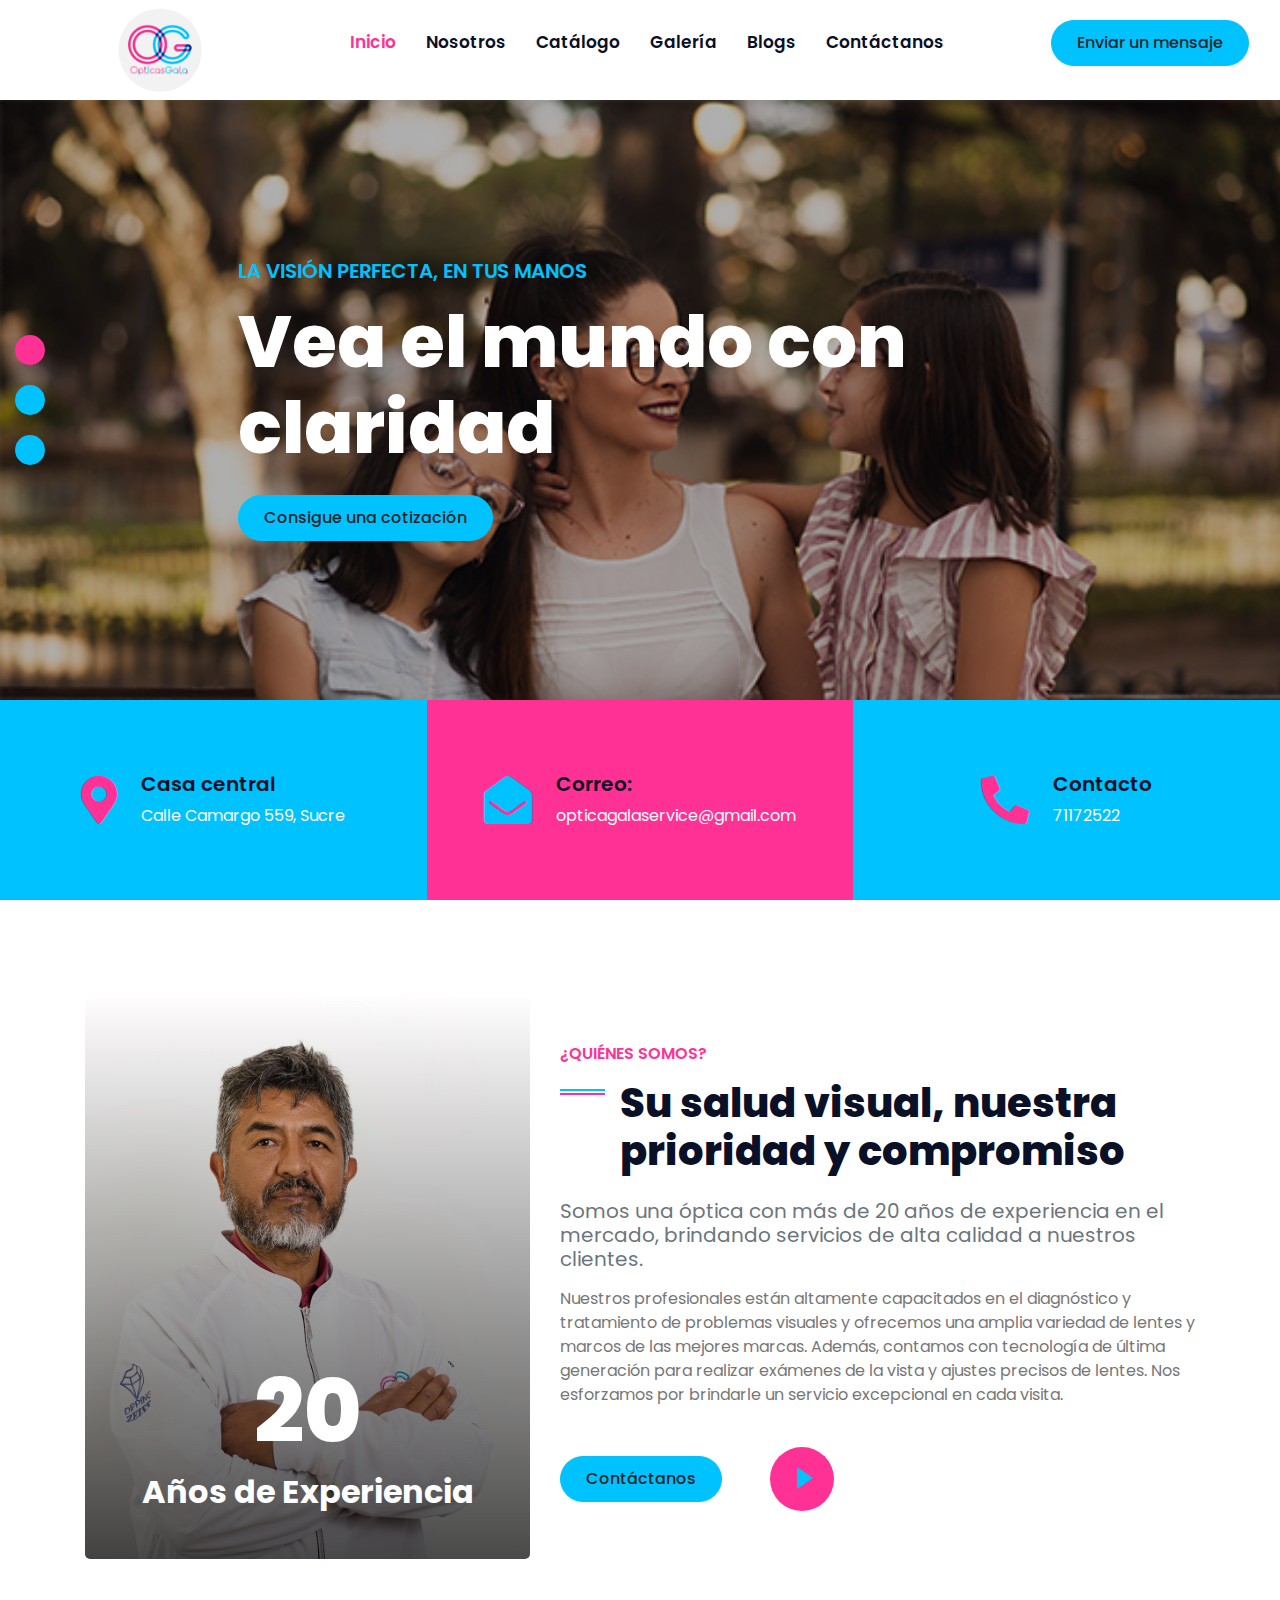
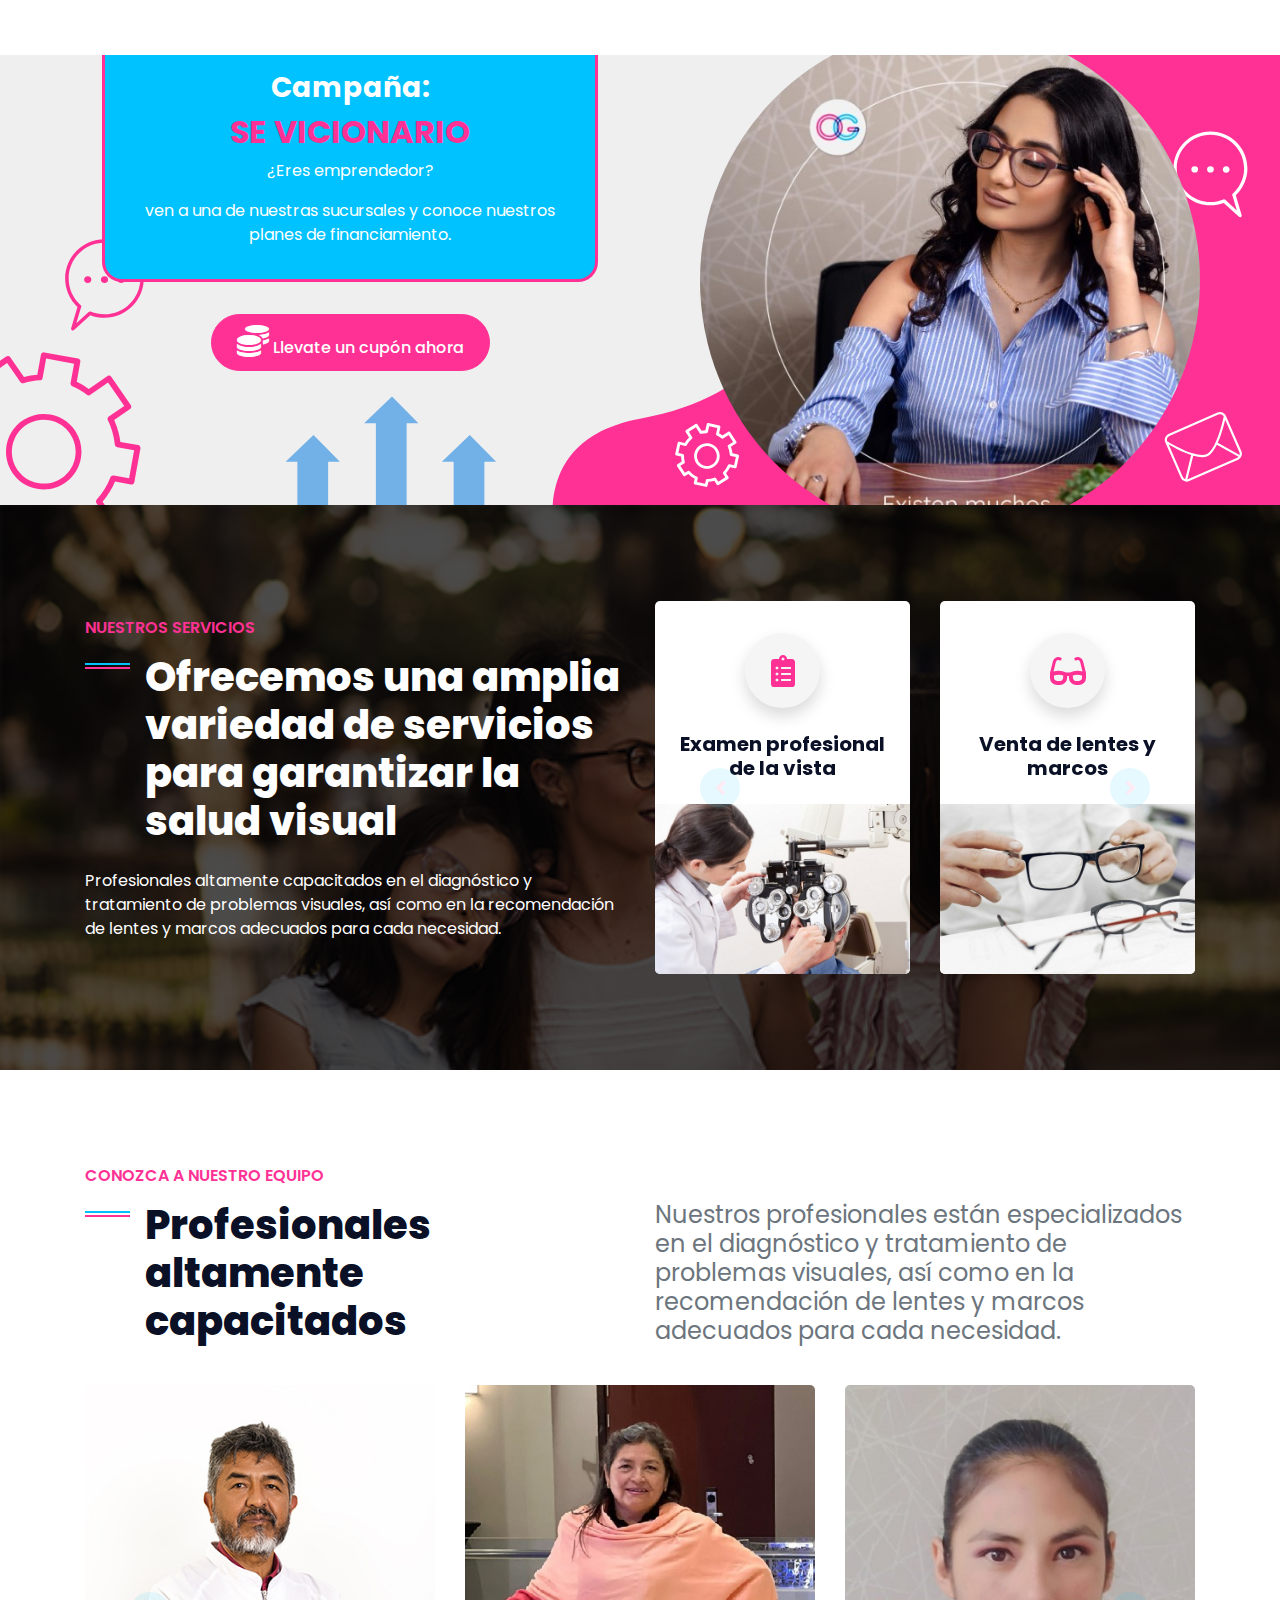
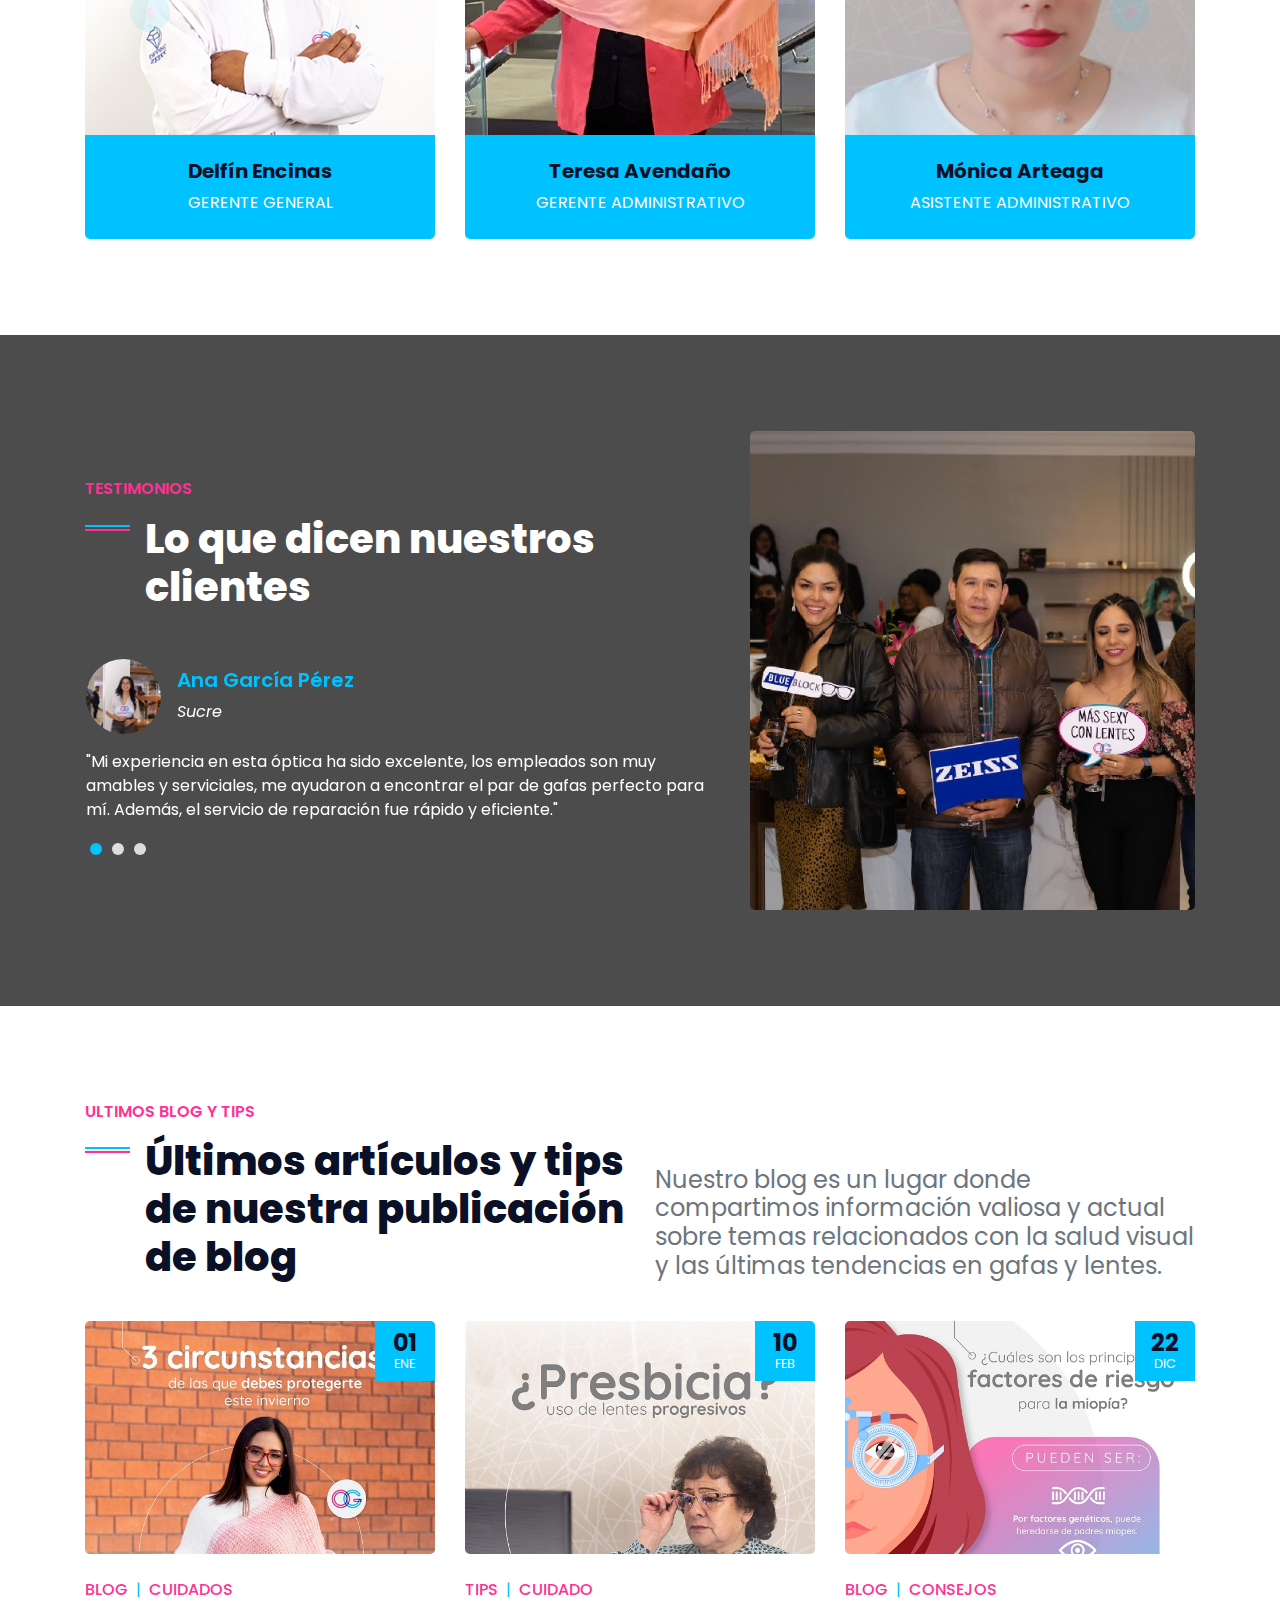
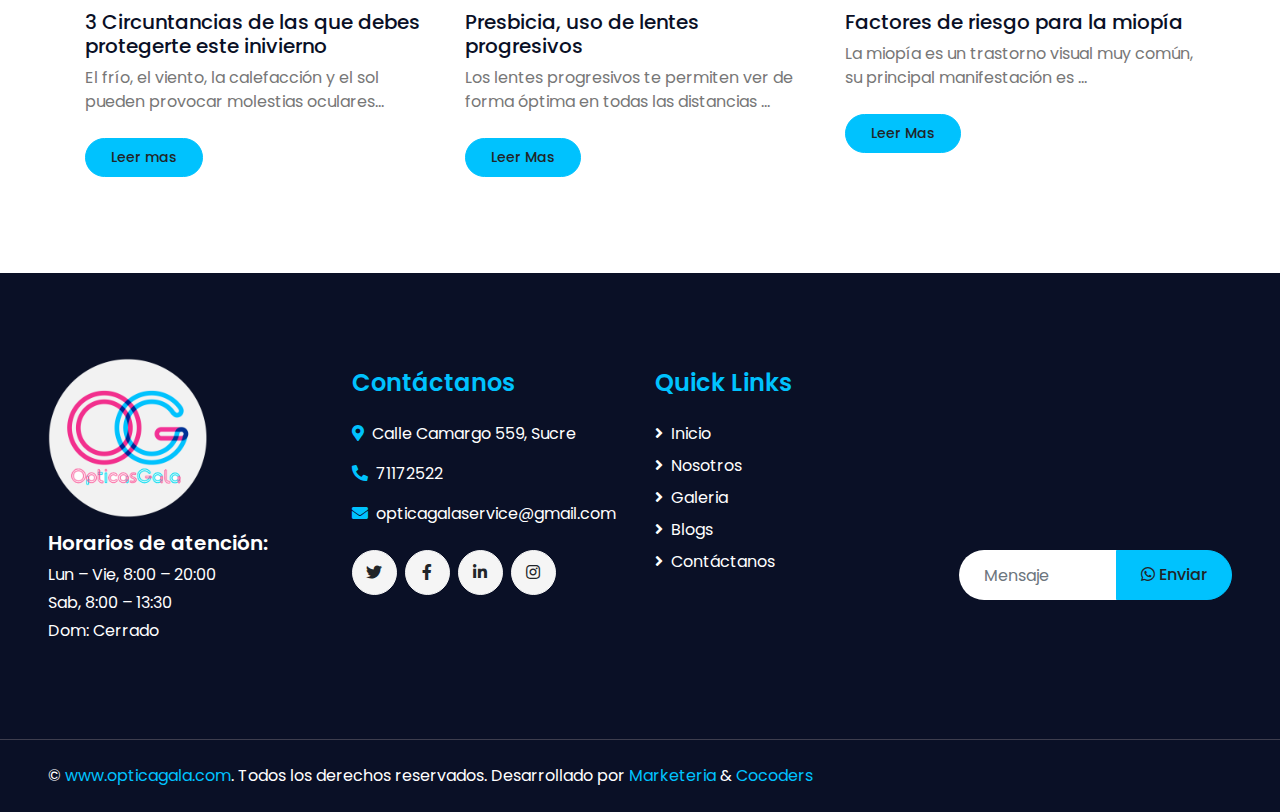
==== commit 2289d511: "Catalogo" ====
--- a/index.html
+++ b/index.html
@@ -70,7 +70,7 @@
                 </div> -->
                 <nav class="navbar navbar-expand-lg bg-white navbar-light p-0">
                     <a href="" class="navbar-brand d-block d-lg-none">
-                        <h1 class="m-0 display-4 text-primary">Opticas Gala</h1>
+                        <h1 class="m-0 display-4 text-primary">Opticas Galagit</h1>
                     </a>
                     <button type="button" class="navbar-toggler" data-toggle="collapse" data-target="#navbarCollapse">
                         <span class="navbar-toggler-icon"></span>
@@ -79,11 +79,14 @@
                         <div class="navbar-nav mr-auto py-0">
                             <a href="index.html" class="nav-item nav-link active">Inicio</a>
                             <a href="about.html" class="nav-item nav-link">Nosotros</a>
+                            <a href="catalog.html" class="nav-item nav-link">Catálogo</a>
                             <a href="galery.html" class="nav-item nav-link">Galería</a>
                             <a href="blog.html" class="nav-item nav-link">Blogs</a>
                             <a href="contact.html" class="nav-item nav-link">Contáctanos</a>
                         </div>
-                        <a href="" class="btn btn-primary mr-3 d-none d-lg-block">Enviar un mensaje</a>
+                        <a href="
+                        https://api.whatsapp.com/send?phone=59171172522&text=Hola%20quiero%20mas%20información" target="_blank"
+                        class="btn btn-primary mr-3 d-none d-lg-block">Enviar un mensaje</a>
                     </div>
                 </nav>
             </div>
@@ -107,7 +110,8 @@
                         <div class="p-5" style="width: 100%; max-width: 900px;">
                             <h5 class="text-primary text-uppercase mb-md-3">La visión perfecta, en tus manos</h5>
                             <h1 class="display-3 text-white mb-md-4">Vea el mundo con claridad</h1>
-                            <a href="" class="btn btn-primary">Consigue una cotización</a>
+                            <a href="
+                            https://api.whatsapp.com/send?phone=59171172522&text=Hola%20quiero%20hacer%20una%20cotización" target="_blank" class="btn btn-primary">Consigue una cotización</a>
                         </div>
                     </div>
                 </div>
@@ -117,7 +121,8 @@
                         <div class="p-5" style="width: 100%; max-width: 900px;">
                             <h5 class="text-primary text-uppercase mb-md-3">Lentes de calidad y diseño único</h5>
                             <h1 class="display-3 text-white mb-md-4">El diseño y calidad es nuestra especialidad</h1>
-                            <a href="" class="btn btn-primary">Consigue una cotización</a>
+                            <a href="
+                            https://api.whatsapp.com/send?phone=59171172522&text=Hola%20quiero%20hacer%20una%20cotización" target="_blank" class="btn btn-primary">Consigue una cotización</a>
                         </div>
                     </div>
                 </div>
@@ -127,7 +132,8 @@
                         <div class="p-5" style="width: 100%; max-width: 900px;">
                             <h5 class="text-primary text-uppercase mb-md-3">Lentes adaptadas a tus necesidades</h5>
                             <h1 class="display-3 text-white mb-md-4">Servicio excepcional para una visión única</h1>
-                            <a href="" class="btn btn-primary">Consigue una cotización</a>
+                            <a href="
+                            https://api.whatsapp.com/send?phone=59171172522&text=Hola%20quiero%20hacer%20una%20cotización" target="_blank" class="btn btn-primary">Consigue una cotización</a>
                         </div>
                     </div>
                 </div>
@@ -140,7 +146,8 @@
     <!-- Contact Info Start -->
     <div class="container-fluid pb-5 contact-info">
         <div class="row">
-            <div class="col-lg-4 p-0">
+            <a class="col-lg-4 p-0" id="card-info" 
+                href="https://maps.app.goo.gl/M4bi5yiPjua8kPBj9" target="_blank">
                 <div class="contact-info-item d-flex align-items-center justify-content-center bg-primary text-white py-4 py-lg-0">
                     <i class="fa fa-3x fa-map-marker-alt text-secondary mr-4"></i>
                     <div class="">
@@ -148,8 +155,11 @@
                         <p class="m-0">Calle Camargo 559, Sucre</p>
                     </div>
                 </div>
-            </div>
-            <div class="col-lg-4 p-0">
+            </a>
+            <a class="col-lg-4 p-0"
+                href="mailto:opticasgala@gmail.com
+                " target="_blank"
+            >
                 <div class="contact-info-item d-flex align-items-center justify-content-center bg-secondary text-white py-4 py-lg-0">
                     <i class="fa fa-3x fa-envelope-open text-primary mr-4"></i>
                     <div class="">
@@ -157,8 +167,10 @@
                         <p class="m-0">opticagalaservice@gmail.com</p>
                     </div>
                 </div>
-            </div>
-            <div class="col-lg-4 p-0">
+            </a>
+            <a class="col-lg-4 p-0"
+                href="https://api.whatsapp.com/send?phone=59171172522&text=Hola%20quiero%20saber%20mas%20sobre%20su%20servicio" target="_blank"
+            >
                 <div class="contact-info-item d-flex align-items-center justify-content-center bg-primary text-white py-4 py-lg-0">
                     <i class="fa fa-3x fa-phone-alt text-secondary mr-4"></i>
                     <div class="">
@@ -166,7 +178,7 @@
                         <p class="m-0">71172522</p>
                     </div>
                 </div>
-            </div>
+            </a>
         </div>
     </div>
     <!-- Contact Info End -->
@@ -190,7 +202,9 @@
                     <div class="d-flex align-items-center pt-4">
                         <a href="" class="btn btn-primary mr-5">Contáctanos</a>
                         <button type="button" class="btn-play" data-toggle="modal"
-                            data-src="https://www.youtube.com/embed/DWRcNpR6Kdc" data-target="#videoModal">
+                            data-target="#videoModal"
+                            data-dismiss="modal" aria-label="Close"
+                            >
                             <span></span>
                         </button>
                         <h5 class="font-weight-normal text-white m-0 ml-4 d-none d-sm-block">Play Video</h5>
@@ -200,7 +214,29 @@
         </div>
     </div>
     <!-- About End -->
-
+    <!-- marcas -->
+
+    <!-- end of marcas -->
+    <!-- visionario -->
+    <section class="vision-body">
+        <div class="title">
+            <div class="content">
+                <h3 class="text-white">Campaña:</h3>
+                <h2 class="text-center text-secondary">SE VICIONARIO</h2>
+                <p>
+                    ¿Eres emprendedor? 
+                </p>
+                <p>
+                    ven a una de nuestras sucursales y conoce nuestros planes de financiamiento.
+                </p>
+            </div>
+            <button class="btn btn-secondary">
+                <i class="fa fa-2x fa-coins"></i>
+                  Llevate un cupón ahora</button>
+        </div>
+        <img src="img/emprendedor.jpg" alt="emprendedor"/>
+    </section>
+    <!-- end of visionario -->
 
     <!-- Video Modal Start -->
     <div class="modal fade" id="videoModal" tabindex="-1" role="dialog" aria-labelledby="exampleModalLabel" aria-hidden="true">
@@ -212,7 +248,8 @@
                     </button>        
                     <!-- 16:9 aspect ratio -->
                     <div class="embed-responsive embed-responsive-16by9">
-                        <iframe class="embed-responsive-item" src="" id="video"  allowscriptaccess="always" allow="autoplay"></iframe>
+                        <iframe id="video-iframe" src="https://www.facebook.com/plugins/video.php?height=314&href=https%3A%2F%2Fwww.facebook.com%2Fgala.optica%2Fvideos%2F3346394792300709%2F&show_text=false&width=560&t=0" width="560" height="314" style="border:none;overflow:hidden" scrolling="no" frameborder="0" allowfullscreen="true" allow="autoplay; clipboard-write; encrypted-media; picture-in-picture; web-share" allowFullScreen="true"
+                        ></iframe>
                     </div>
                 </div>
             </div>
@@ -229,7 +266,7 @@
                     <h6 class="text-secondary font-weight-semi-bold text-uppercase mb-3">Nuestros Servicios</h6>
                     <h1 class="mb-4 section-title text-white">Ofrecemos una amplia variedad de servicios para garantizar la salud visual</h1>
                     <p class="text-white">Profesionales altamente capacitados en el diagnóstico y tratamiento de problemas visuales, así como en la recomendación de lentes y marcos adecuados para cada necesidad.</p>
-                    <a href="" class="btn btn-primary mt-3 py-2 px-4">Ver todos</a>
+                    <!-- <a href="" class="btn btn-primary mt-3 py-2 px-4">Ver todos</a> -->
                 </div>
                 <div class="col-lg-6 pt-5 pt-lg-0">
                     <div class="owl-carousel service-carousel position-relative">
@@ -259,17 +296,6 @@
                 </div>
             </div>
         </div>
-        <div class="container py-0">
-            <div class="row align-items-start">
-                <h1 class="mb-4 section-title text-secondary">Marcas con las que Trabajamos</h1>
-            </div>
-            <div class="row align-items-center marka">
-                <img src="img/mark/timberland.png" alt="">
-                <img src="img/mark/miraflex.png" alt="">
-                <img src="img/mark/timberland.png" alt="">
-                <img src="img/mark/miraflex.png" alt="">
-            </div>
-        </div> 
     </div>
     <!-- Services End -->
 
@@ -299,15 +325,21 @@
                                 <div class="team-img">
                                     <img class="img-fluid w-100" src="img/teammed-1.jpg" alt="">
                                 </div>
-                                <div class="team-social d-flex flex-column align-items-center justify-content-center bg-primary">
-                                    <a class="btn btn-secondary btn-social mb-2" href="#"><i class="fab fa-twitter"></i></a>
-                                    <a class="btn btn-secondary btn-social mb-2" href="#"><i class="fab fa-facebook-f"></i></a>
-                                    <a class="btn btn-secondary btn-social" href="#"><i class="fab fa-linkedin-in"></i></a>
-                                </div>
-                            </div>
-                            <div class="d-flex flex-column bg-primary text-center py-4">
-                                <h5 class="font-weight-bold">Dr. Leonardo Panado</h5>
-                                <p class="text-white m-0">Médico Especialista</p>
+                                <div class="team-social d-flex flex-column align-items-center justify-content-center">
+                                    <p>
+                                        Planifica, dirige, organiza y controla las actividades de la Gerencia General, de acuerdo a las funciones y responsabilidades asignadas.
+                                    </p>
+                                    <!-- <div>
+                                        <a class="btn btn-secondary btn-social mb-2" href="#"><i class="fab fa-twitter"></i></a>
+                                        <a class="btn btn-secondary btn-social mb-2" href="#"><i class="fab fa-facebook-f"></i></a>
+                                        <a class="btn btn-secondary btn-social" href="#"><i class="fab fa-linkedin-in"></i></a>
+                                    </div> -->
+                                    
+                                </div>
+                            </div>
+                            <div class="d-flex flex-column bg-primary text-center py-4">
+                                <h5 class="font-weight-bold">Delfín Encinas	</h5>
+                                <p class="text-white m-0">GERENTE GENERAL</p>
                             </div>
                         </div>
                         <div class="team d-flex flex-column text-center rounded overflow-hidden">
@@ -316,14 +348,17 @@
                                     <img class="img-fluid w-100" src="img/teammed-2.jpg" alt="">
                                 </div>
                                 <div class="team-social d-flex flex-column align-items-center justify-content-center bg-primary">
-                                    <a class="btn btn-secondary btn-social mb-2" href="#"><i class="fab fa-twitter"></i></a>
-                                    <a class="btn btn-secondary btn-social mb-2" href="#"><i class="fab fa-facebook-f"></i></a>
-                                    <a class="btn btn-secondary btn-social" href="#"><i class="fab fa-linkedin-in"></i></a>
-                                </div>
-                            </div>
-                            <div class="d-flex flex-column bg-primary text-center py-4">
-                                <h5 class="font-weight-bold">Dra. Rosa Martinez L.</h5>
-                                <p class="text-white m-0">Médico Especialista</p>
+                                    <p>
+                                        Organiza, dirige y controla la empresa, debe planificar las actividades de la compañía y coordinar las acciones de las áreas subalternas, siendo el responsable total y final del cumplimiento de los objetivos establecidos.
+                                    </p>
+                                    <!-- <a class="btn btn-secondary btn-social mb-2" href="#"><i class="fab fa-twitter"></i></a>
+                                    <a class="btn btn-secondary btn-social mb-2" href="#"><i class="fab fa-facebook-f"></i></a>
+                                    <a class="btn btn-secondary btn-social" href="#"><i class="fab fa-linkedin-in"></i></a> -->
+                                </div>
+                            </div>
+                            <div class="d-flex flex-column bg-primary text-center py-4">
+                                <h5 class="font-weight-bold">Teresa Avendaño</h5>
+                                <p class="text-white m-0">GERENTE ADMINISTRATIVO</p>
                             </div>
                         </div>
                         <div class="team d-flex flex-column text-center rounded overflow-hidden">
@@ -332,32 +367,185 @@
                                     <img class="img-fluid w-100" src="img/teamadm.jpg" alt="">
                                 </div>
                                 <div class="team-social d-flex flex-column align-items-center justify-content-center bg-primary">
-                                    <a class="btn btn-secondary btn-social mb-2" href="#"><i class="fab fa-twitter"></i></a>
-                                    <a class="btn btn-secondary btn-social mb-2" href="#"><i class="fab fa-facebook-f"></i></a>
-                                    <a class="btn btn-secondary btn-social" href="#"><i class="fab fa-linkedin-in"></i></a>
-                                </div>
-                            </div>
-                            <div class="d-flex flex-column bg-primary text-center py-4">
-                                <h5 class="font-weight-bold">Lic. Martha Avendaño</h5>
-                                <p class="text-white m-0">Gerente Admin.</p>
-                            </div>
-                        </div>
-                        <div class="team d-flex flex-column text-center rounded overflow-hidden">
-                            <div class="position-relative">
-                                <div class="team-img">
-                                    <img class="img-fluid w-100" src="img/teamVentas.jpg" alt="">
-                                </div>
-                                <div class="team-social d-flex flex-column align-items-center justify-content-center bg-primary">
-                                    <a class="btn btn-secondary btn-social mb-2" href="#"><i class="fab fa-twitter"></i></a>
-                                    <a class="btn btn-secondary btn-social mb-2" href="#"><i class="fab fa-facebook-f"></i></a>
-                                    <a class="btn btn-secondary btn-social" href="#"><i class="fab fa-linkedin-in"></i></a>
-                                </div>
-                            </div>
-                            <div class="d-flex flex-column bg-primary text-center py-4">
-                                <h5 class="font-weight-bold">Lic. Jorge Panozo</h5>
-                                <p class="text-white m-0">Ejecutivo de Ventas</p>
-                            </div>
-                        </div>
+                                    <p> Brinda apoyo administrativo requerido por la empresa, en especial al gerente administrativo. Supervisa el cumplimiento de normas del personal, trabaja junto a los supervisores de cada sucursal.
+
+                                    </p>
+                                    <!-- <a class="btn btn-secondary btn-social mb-2" href="#"><i class="fab fa-twitter"></i></a>
+                                    <a class="btn btn-secondary btn-social mb-2" href="#"><i class="fab fa-facebook-f"></i></a>
+                                    <a class="btn btn-secondary btn-social" href="#"><i class="fab fa-linkedin-in"></i></a> -->
+                                </div>
+                            </div>
+                            <div class="d-flex flex-column bg-primary text-center py-4">
+                                <h5 class="font-weight-bold">Mónica Arteaga</h5>
+                                <p class="text-white m-0">ASISTENTE ADMINISTRATIVO</p>
+                            </div>
+                        </div>
+                        <div class="team d-flex flex-column text-center rounded overflow-hidden">
+                            <div class="position-relative">
+                                <div class="team-img">
+                                    <img class="img-fluid w-100" src="img/teamFabiola.jpg" alt="">
+                                </div>
+                                <div class="team-social d-flex flex-column align-items-center justify-content-center bg-primary">
+                                    <p>
+                                        Es responsable del correcto funcionamiento de la sucursal, supervisa las actividades comerciales y al personal de la sucursal.
+                                        Es responsable de ventas, atención al cliente y de control de calidad de los productos, y los movimientos financieros de la sucursal. 
+
+                                    </p>
+                                    <!-- <a class="btn btn-secondary btn-social mb-2" href="#"><i class="fab fa-twitter"></i></a>
+                                    <a class="btn btn-secondary btn-social mb-2" href="#"><i class="fab fa-facebook-f"></i></a>
+                                    <a class="btn btn-secondary btn-social" href="#"><i class="fab fa-linkedin-in"></i></a> -->
+                                </div>
+                            </div>
+                            <div class="d-flex flex-column bg-primary text-center py-4">
+                                <h5 class="font-weight-bold">Fabiola Caballero</h5>
+                                <p class="text-white m-0">SUPERVISOR / JEFE DE VENTAS</p>
+                            </div>
+                        </div>
+
+                        <div class="team d-flex flex-column text-center rounded overflow-hidden">
+                            <div class="position-relative">
+                                <div class="team-img">
+                                    <img class="img-fluid w-100" src="img/teamNanci.jpg" alt="">
+                                </div>
+                                <div class="team-social d-flex flex-column align-items-center justify-content-center bg-primary">
+                                    <p>
+                                        Es responsable del correcto funcionamiento de la sucursal, supervisa las actividades comerciales y al personal de la sucursal.
+                                        Es responsable de ventas, atención al cliente y de control de calidad de los productos, y los movimientos financieros de la sucursal. 
+                                    </p>
+                                    <!-- <a class="btn btn-secondary btn-social mb-2" href="#"><i class="fab fa-twitter"></i></a>
+                                    <a class="btn btn-secondary btn-social mb-2" href="#"><i class="fab fa-facebook-f"></i></a>
+                                    <a class="btn btn-secondary btn-social" href="#"><i class="fab fa-linkedin-in"></i></a> -->
+                                </div>
+                            </div>
+                            <div class="d-flex flex-column bg-primary text-center py-4">
+                                <h5 class="font-weight-bold">Nanci Aguilar</h5>
+                                <p class="text-white m-0">SUPERVISOR / JEFE DE VENTAS</p>
+                            </div>
+                        </div>
+
+                        <div class="team d-flex flex-column text-center rounded overflow-hidden">
+                            <div class="position-relative">
+                                <div class="team-img">
+                                    <img class="img-fluid w-100" src="img/teamClaudia.jpg" alt="">
+                                </div>
+                                <div class="team-social d-flex flex-column align-items-center justify-content-center bg-primary">
+                                    <p>
+                                        Es responsable del correcto funcionamiento de la sucursal, supervisa las actividades comerciales y al personal de la sucursal.
+                                        Es responsable de ventas, atención al cliente y de control de calidad de los productos, y los movimientos financieros de la sucursal. 
+                                    </p>
+                                    <!-- <a class="btn btn-secondary btn-social mb-2" href="#"><i class="fab fa-twitter"></i></a>
+                                    <a class="btn btn-secondary btn-social mb-2" href="#"><i class="fab fa-facebook-f"></i></a>
+                                    <a class="btn btn-secondary btn-social" href="#"><i class="fab fa-linkedin-in"></i></a> -->
+                                </div>
+                            </div>
+                            <div class="d-flex flex-column bg-primary text-center py-4">
+                                <h5 class="font-weight-bold">Claudia Flores</h5>
+                                <p class="text-white m-0">SUPERVISOR / JEFE DE VENTAS</p>
+                            </div>
+                        </div>
+
+                        <div class="team d-flex flex-column text-center rounded overflow-hidden">
+                            <div class="position-relative">
+                                <div class="team-img">
+                                    <img class="img-fluid w-100" src="img/teamJose.jpg" alt="">
+                                </div>
+                                <div class="team-social d-flex flex-column align-items-center justify-content-center bg-primary">
+                                    <p>
+                                        Responsable del montaje de los lentes, responsable del mantenimiento y del correcto funcionamiento de las máquinas y herramientas del laboratorio óptico.
+                                        Encargado de interpretar las prescripciones ópticas y preparar órdenes de trabajo para su posterior pedido a los proveedores.
+
+                                    </p>
+                                    <!-- <a class="btn btn-secondary btn-social mb-2" href="#"><i class="fab fa-twitter"></i></a>
+                                    <a class="btn btn-secondary btn-social mb-2" href="#"><i class="fab fa-facebook-f"></i></a>
+                                    <a class="btn btn-secondary btn-social" href="#"><i class="fab fa-linkedin-in"></i></a> -->
+                                </div>
+                            </div>
+                            <div class="d-flex flex-column bg-primary text-center py-4">
+                                <h5 class="font-weight-bold">José Avendaño</h5>
+                                <p class="text-white m-0">TÉCNICO  ÓPTICO</p>
+                            </div>
+                        </div>
+
+                        <div class="team d-flex flex-column text-center rounded overflow-hidden">
+                            <div class="position-relative">
+                                <div class="team-img">
+                                    <img class="img-fluid w-100" src="img/teamGustavo.jpg" alt="">
+                                </div>
+                                <div class="team-social d-flex flex-column align-items-center justify-content-center bg-primary">
+                                    <p>
+                                        Encargado de ventas y atención al cliente en la sucursal, brinda asesoramiento óptico personalizado al cliente, encargado del registro de ventas, del mantenimiento y orden de la sucursal.
+                                    </p>
+                                    <!-- <a class="btn btn-secondary btn-social mb-2" href="#"><i class="fab fa-twitter"></i></a>
+                                    <a class="btn btn-secondary btn-social mb-2" href="#"><i class="fab fa-facebook-f"></i></a>
+                                    <a class="btn btn-secondary btn-social" href="#"><i class="fab fa-linkedin-in"></i></a> -->
+                                </div>
+                            </div>
+                            <div class="d-flex flex-column bg-primary text-center py-4">
+                                <h5 class="font-weight-bold">Gustavo Pérez</h5>
+                                <p class="text-white m-0">ASESOR ÓPTICO</p>
+                            </div>
+                        </div>
+
+                        <div class="team d-flex flex-column text-center rounded overflow-hidden">
+                            <div class="position-relative">
+                                <div class="team-img">
+                                    <img class="img-fluid w-100" src="img/teamValeria.jpg" alt="">
+                                </div>
+                                <div class="team-social d-flex flex-column align-items-center justify-content-center bg-primary">
+                                    <p>
+                                        Encargado de ventas y atención al cliente en la sucursal, brinda asesoramiento óptico personalizado al cliente, encargado del registro de ventas, del mantenimiento y orden de la sucursal.
+                                    </p>
+                                    <!-- <a class="btn btn-secondary btn-social mb-2" href="#"><i class="fab fa-twitter"></i></a>
+                                    <a class="btn btn-secondary btn-social mb-2" href="#"><i class="fab fa-facebook-f"></i></a>
+                                    <a class="btn btn-secondary btn-social" href="#"><i class="fab fa-linkedin-in"></i></a> -->
+                                </div>
+                            </div>
+                            <div class="d-flex flex-column bg-primary text-center py-4">
+                                <h5 class="font-weight-bold">Valeria Calvimontes</h5>
+                                <p class="text-white m-0">ASESOR ÓPTICO</p>
+                            </div>
+                        </div>
+
+                        <div class="team d-flex flex-column text-center rounded overflow-hidden">
+                            <div class="position-relative">
+                                <div class="team-img">
+                                    <img class="img-fluid w-100" src="img/teamEmilse.jpg" alt="">
+                                </div>
+                                <div class="team-social d-flex flex-column align-items-center justify-content-center bg-primary">
+                                    <p>
+                                        Encargado de ventas y atención al cliente en la sucursal, brinda asesoramiento óptico personalizado al cliente, encargado del registro de ventas, del mantenimiento y orden de la sucursal.
+                                    </p>
+                                    <!-- <a class="btn btn-secondary btn-social mb-2" href="#"><i class="fab fa-twitter"></i></a>
+                                    <a class="btn btn-secondary btn-social mb-2" href="#"><i class="fab fa-facebook-f"></i></a>
+                                    <a class="btn btn-secondary btn-social" href="#"><i class="fab fa-linkedin-in"></i></a> -->
+                                </div>
+                            </div>
+                            <div class="d-flex flex-column bg-primary text-center py-4">
+                                <h5 class="font-weight-bold">Emilse Rocha</h5>
+                                <p class="text-white m-0">ASESOR ÓPTICO</p>
+                            </div>
+                        </div>
+
+                        <div class="team d-flex flex-column text-center rounded overflow-hidden">
+                            <div class="position-relative">
+                                <div class="team-img">
+                                    <img class="img-fluid w-100" src="img/teamArias.jpg" alt="">
+                                </div>
+                                <div class="team-social d-flex flex-column align-items-center justify-content-center bg-primary">
+                                    <p>
+                                        Brinda apoyo en ventas y atención al cliente, hace recepción de órdenes, ofrece asistencia en general al personal de la sucursal. 
+                                    </p>
+                                    <!-- <a class="btn btn-secondary btn-social mb-2" href="#"><i class="fab fa-twitter"></i></a>
+                                    <a class="btn btn-secondary btn-social mb-2" href="#"><i class="fab fa-facebook-f"></i></a>
+                                    <a class="btn btn-secondary btn-social" href="#"><i class="fab fa-linkedin-in"></i></a> -->
+                                </div>
+                            </div>
+                            <div class="d-flex flex-column bg-primary text-center py-4">
+                                <h5 class="font-weight-bold">José Arias</h5>
+                                <p class="text-white m-0">ASISTENTE DE VENTAS</p>
+                            </div>
+                        </div>
+
                     </div>
                 </div>
             </div>
@@ -591,6 +779,14 @@
 
     <!-- Template Javascript -->
     <script src="js/main.js"></script>
+    <script>
+        const videoIframe = document.getElementById('video-iframe');
+        const videoModal = document.getElementById('videoModal');
+
+        videoModal.addEventListener('hidden.bs.modal', function () {
+        videoIframe.src = '';
+        });
+    </script>
 </body>
 
 </html>--- a/css/style.css
+++ b/css/style.css
@@ -6122,6 +6122,10 @@
   backface-visibility: hidden;
   transition: transform 0.6s ease-in-out;
 }
+.carousel-item img{
+  width: 100%;
+  height: 100%;
+}
 
 @media (prefers-reduced-motion: reduce) {
   .carousel-item {
@@ -9824,7 +9828,7 @@
   right: 0;
   bottom: 0;
   text-align: left;
-  background: rgba(0, 0, 0, 0.5);
+  background: rgba(0, 0, 0, 0.3);
   z-index: 1;
 }
 
@@ -10055,6 +10059,7 @@
   align-items: center;
   justify-content: center;
   transition: .5s;
+  background-color: #00c2fe80 !important;
 }
 
 .portfolio-item:hover .portfolio-text {
@@ -10074,21 +10079,26 @@
 }
 
 .team:hover .team-img {
-  left: 75px;
+  top:0px;
+  
 }
 
 .team .team-social {
   position: absolute;
-  width: 75px;
-  top: 0;
-  bottom: 0;
-  left: -75px;
+  width: 100%;
+  top: 0px;
+  bottom: 100%;
+  left: 0px;
   z-index: 1;
   transition: .5s;
+  opacity: 0;
+  background-color: #00c2fe80 !important;
+  color: #000 !important;
 }
 
 .team:hover .team-social {
-  left: 0;
+  bottom: 0;
+  opacity: 1;
 }
 
 .testimonial-carousel .owl-item img {
--- a/css/home.css
+++ b/css/home.css
@@ -39,4 +39,106 @@
     margin: 20px;
     max-width: 20%;
     border-radius: 8px;
+}
+#card-info:hover{
+    outline: none !important;
+}
+#bodyModal{
+    /* background-color: #d0d0d0; */
+    display: flex;
+    justify-content: center;
+    align-items: center;
+    padding: 16px;
+    width: 100%;
+
+}
+
+#bodyModal img{
+    width: 70%;
+    height: 100%;
+    object-fit: cover;
+    border : 1px solid #1a1b1b;
+    max-width: 70%;
+}
+#bodyModal .card{ 
+    width: 30%;
+    border: none;
+    min-width: 30%;
+    align-self: stretch;
+}
+
+#bodyModal .card h4{
+    font-size: 20px;
+    font-weight: normal;
+    border-bottom: #adadad 1px solid;
+}
+#bodyModal .card p{
+    font-size: 14px;
+    font-weight: normal;
+    margin-top: 8px;
+    margin-bottom: 0px !important;
+}
+.card ul{
+    list-style: none;
+    padding: 0;
+    margin: 0;
+    display: flex;
+    flex-wrap: wrap;
+}
+.card ul li{
+    content: "\f0da";
+    font-family: FontAwesome;
+    width: 16px;
+    height: 16px;
+    margin: 4px;
+    border-radius: 50%;
+}
+.vision-body{
+    background-image: url(../img/emprendedor.svg);
+    background-size: cover;
+    background-position: bottom;
+    background-repeat: no-repeat;
+    display: flex;
+    justify-content: space-around;
+    align-items: center;
+    flex-direction: row;
+    /* border-top: #ff3195 4px solid; */
+    /* border-bottom: #ff3195 4px solid; */
+    padding: 0 40px 0 40px;
+    overflow: hidden;
+    max-height: 450px;
+}
+.vision-body img{
+    width: 500px;
+    margin: 0;
+    padding: 0;
+    border: none;
+    border-radius: 50%;
+    margin: 40px;
+    /* border : 6px solid #ff3195; */
+}
+.vision-body .title{
+     align-self: flex-start;
+     display: flex;
+        flex-direction: column;
+        justify-content: center;
+        align-items: center;
+}
+.vision-body .content{
+    background-color: #00c2fe ;
+    width: 80%;
+    padding: 16px;
+    text-align: center;
+    color : #fff;
+    border-radius: 0px 0px 20px 20px;
+    border-left : 3px solid #ff3195;
+    border-right : 3px solid #ff3195;
+    border-bottom : 3px solid #ff3195;
+}
+.vision-body .title button{
+   
+   
+    margin-top: 32px;
+    margin-bottom: 32px;
+    
 }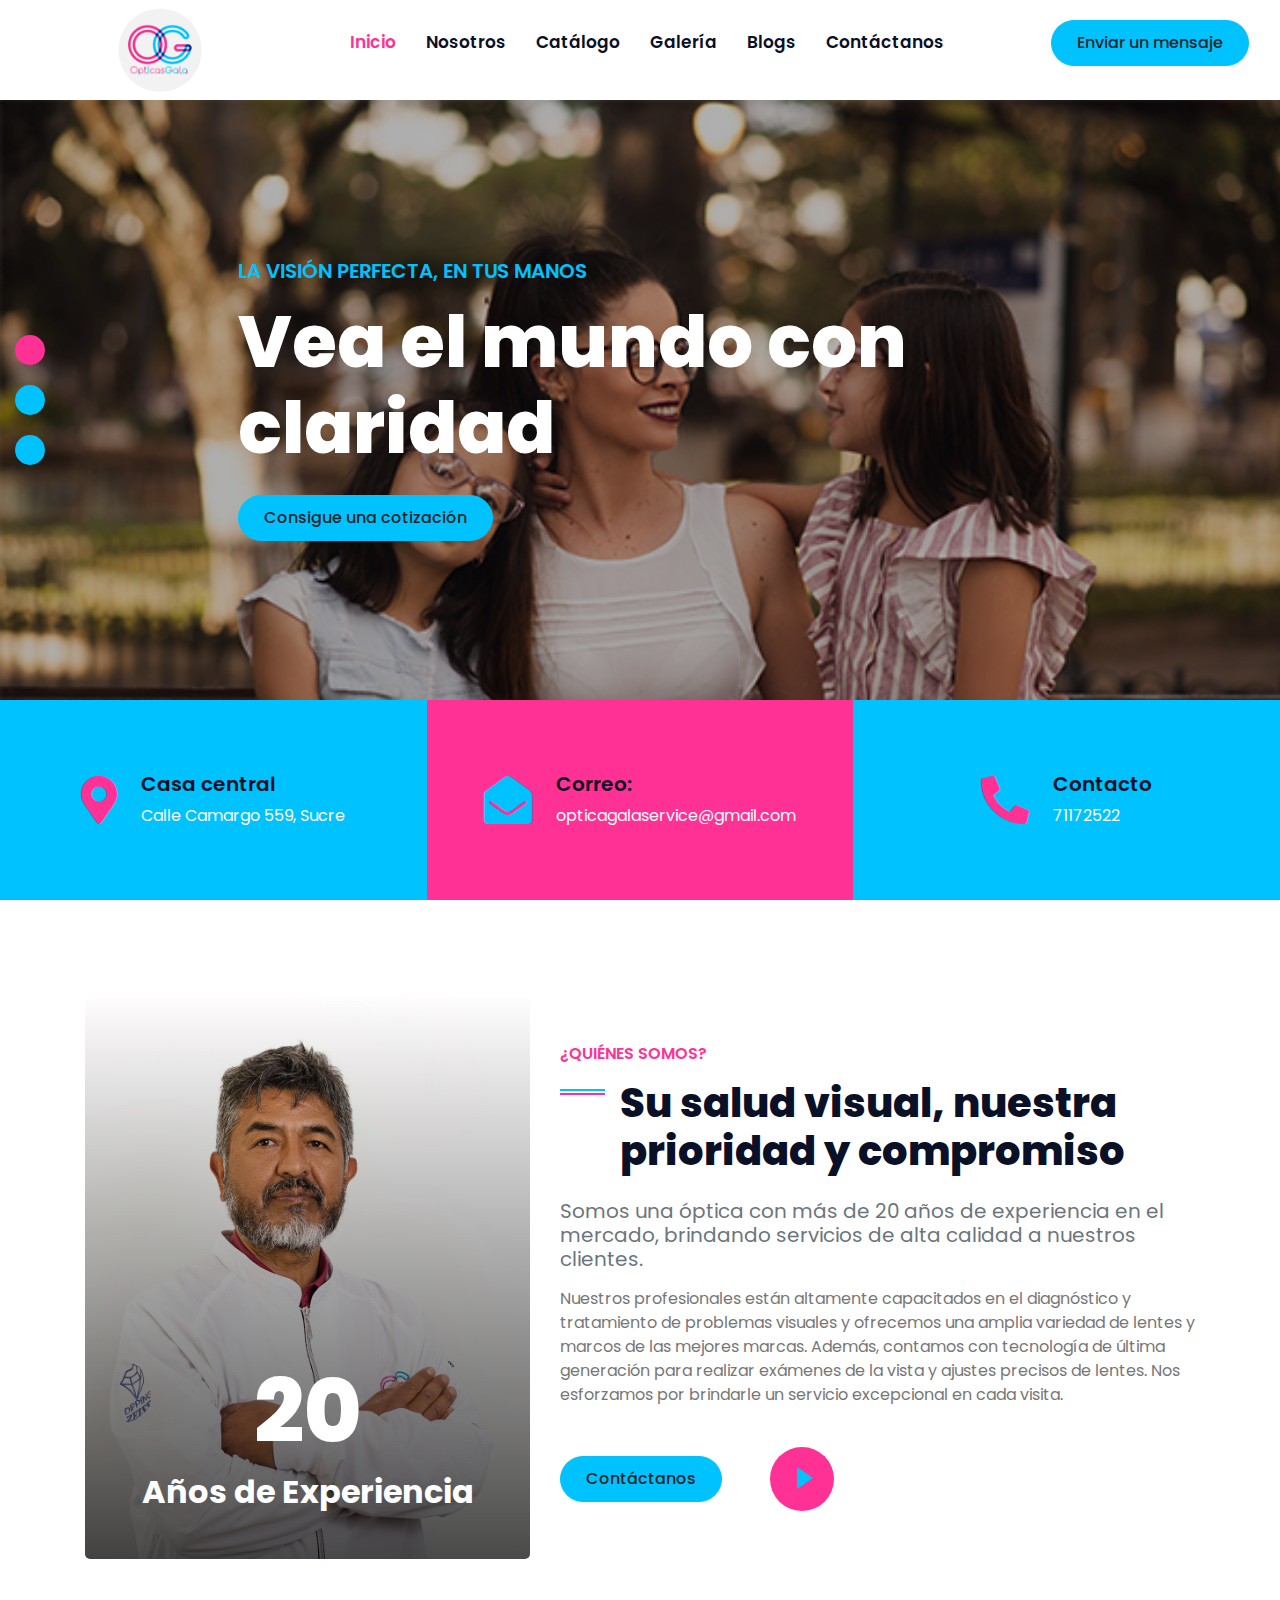
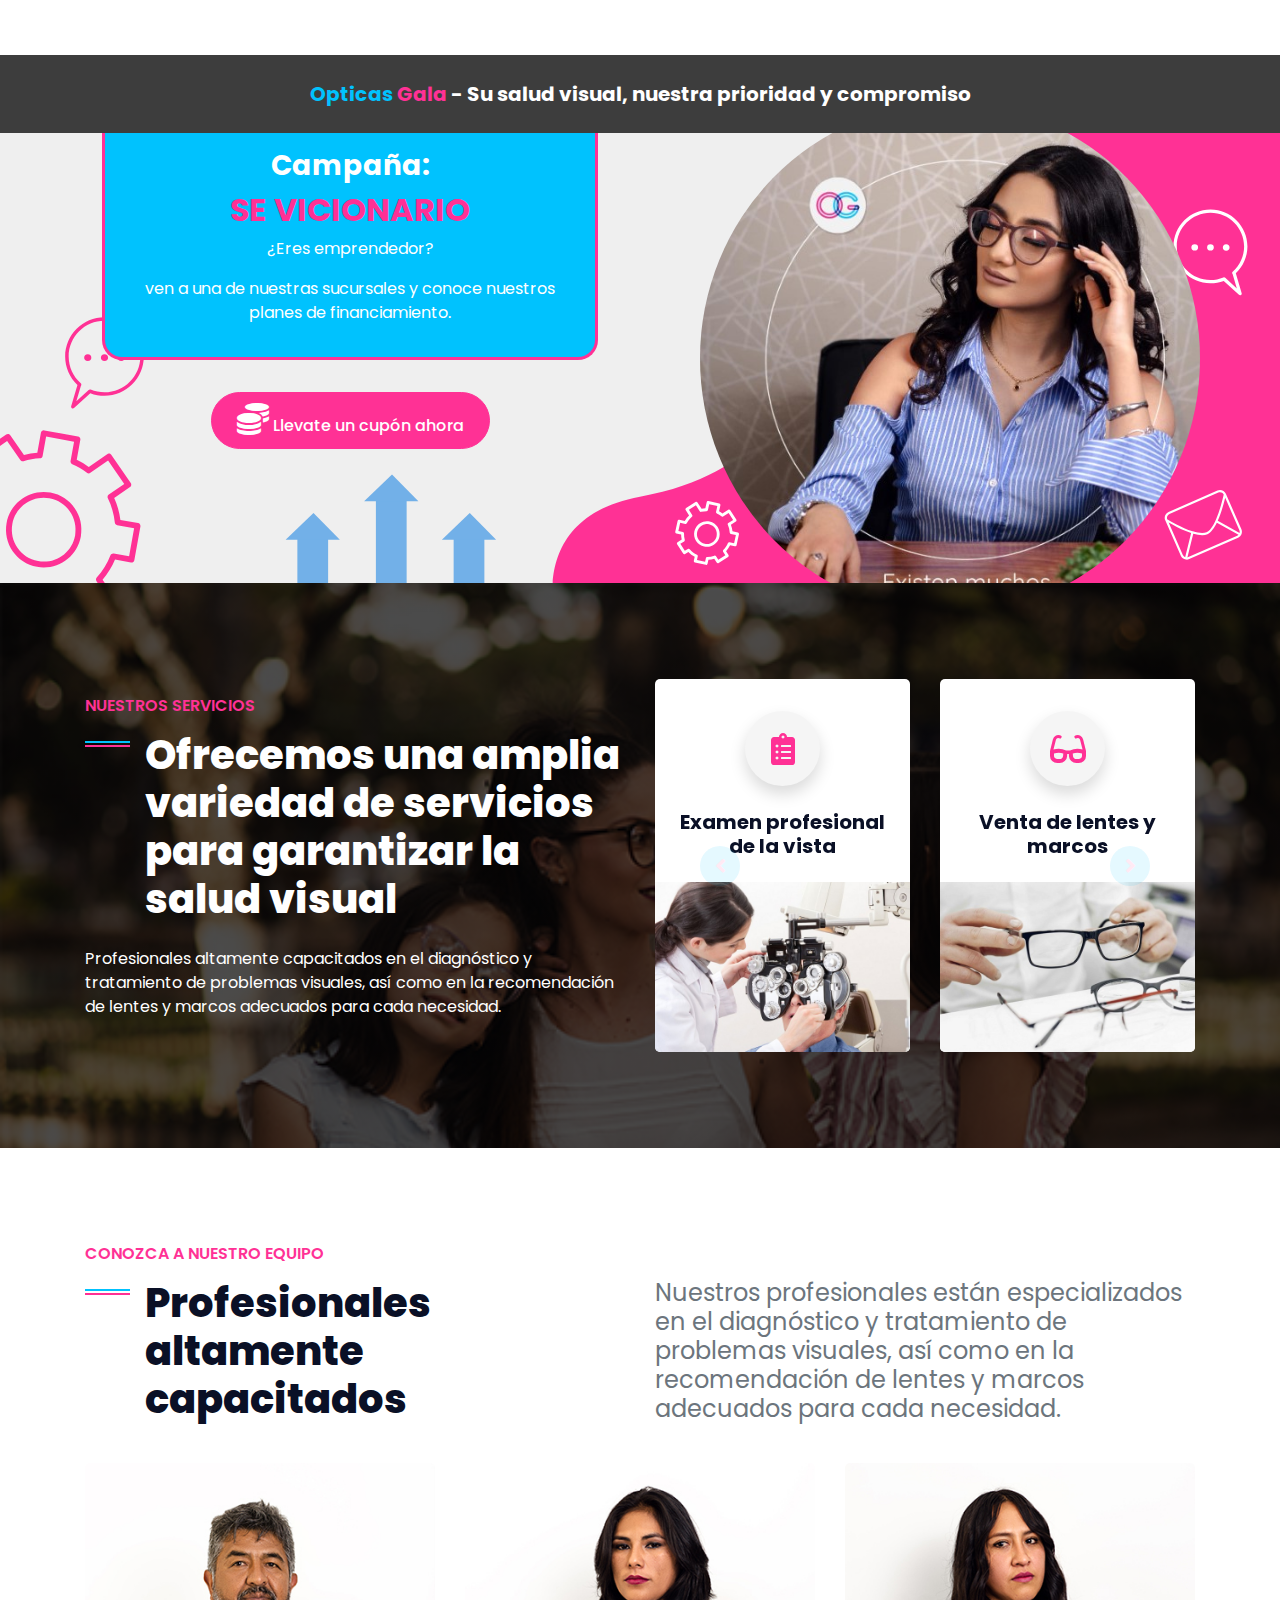
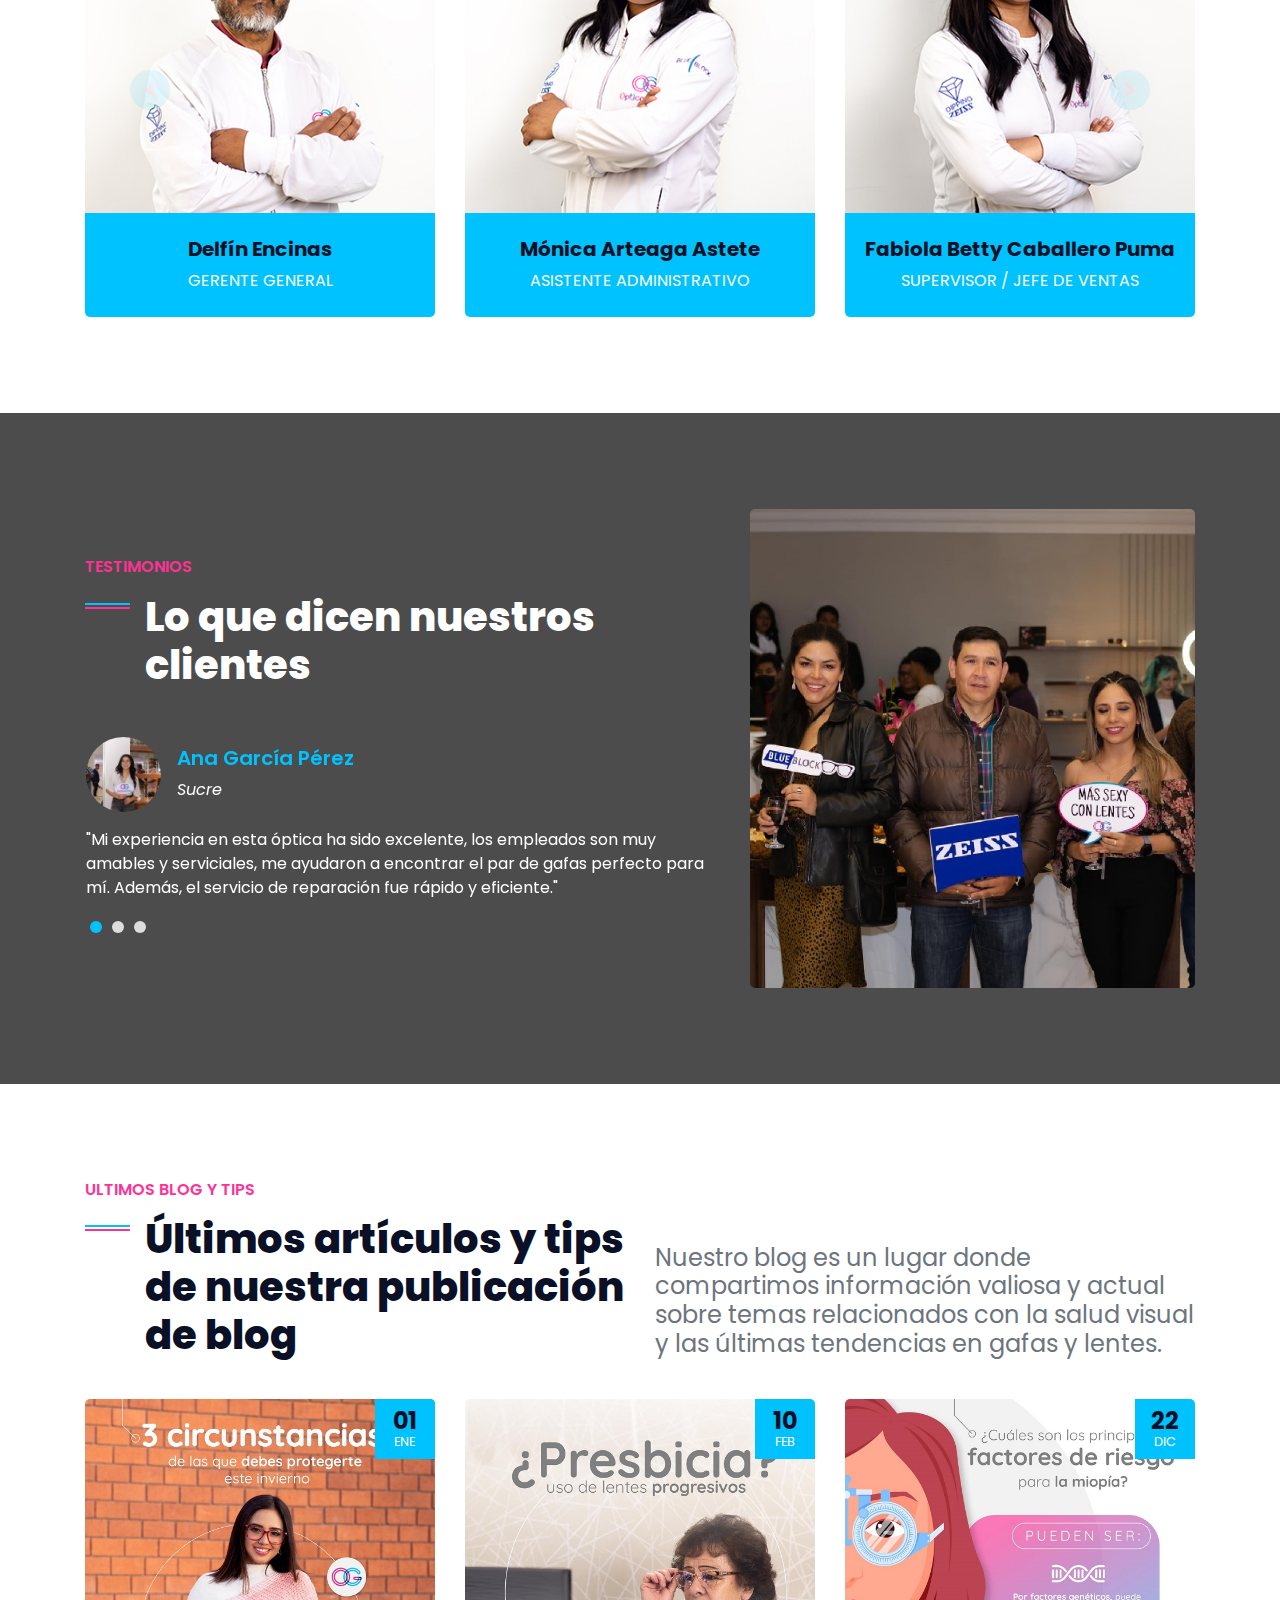
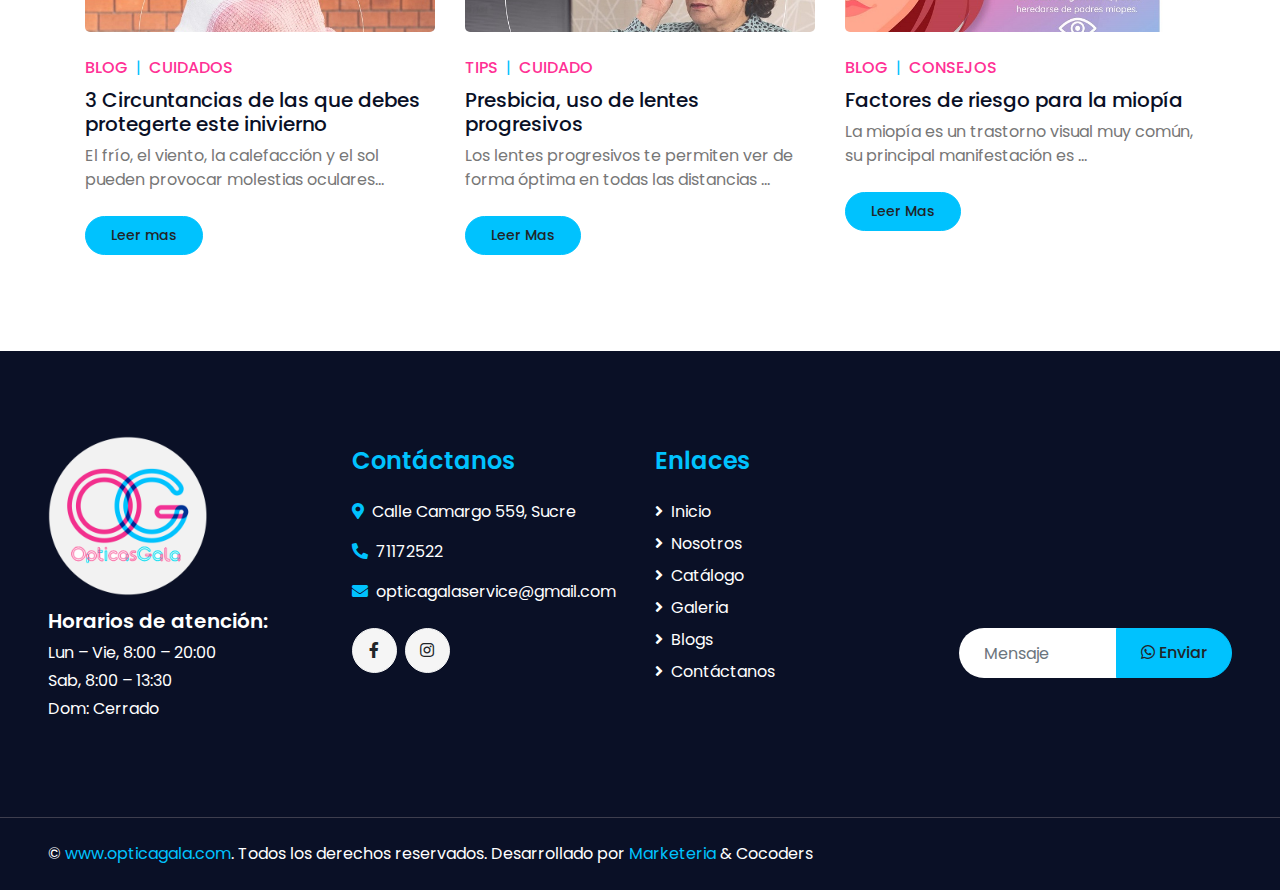
==== commit 82397d82: "fixed02-03-23" ====
--- a/index.html
+++ b/index.html
@@ -200,7 +200,7 @@
                     <h5 class="text-muted font-weight-normal mb-3">Somos una óptica con más de 20 años de experiencia en el mercado, brindando servicios de alta calidad a nuestros clientes.</h5>
                     <p>Nuestros profesionales están altamente capacitados en el diagnóstico y tratamiento de problemas visuales y ofrecemos una amplia variedad de lentes y marcos de las mejores marcas. Además, contamos con tecnología de última generación para realizar exámenes de la vista y ajustes precisos de lentes. Nos esforzamos por brindarle un servicio excepcional en cada visita.</p>
                     <div class="d-flex align-items-center pt-4">
-                        <a href="" class="btn btn-primary mr-5">Contáctanos</a>
+                        <a href="https://api.whatsapp.com/send?phone=59171172522&text=Hola%20quiero%20saber%20mas%20sobre%20su%20servicio"  class="btn btn-primary mr-5">Contáctanos</a>
                         <button type="button" class="btn-play" data-toggle="modal"
                             data-target="#videoModal"
                             data-dismiss="modal" aria-label="Close"
@@ -218,6 +218,11 @@
 
     <!-- end of marcas -->
     <!-- visionario -->
+    <div class="separador text-white">
+        <span class="text-primary">Opticas</span>
+        <span class="text-secondary">Gala</span>
+         - Su salud visual, nuestra prioridad y compromiso
+    </div>
     <section class="vision-body">
         <div class="title">
             <div class="content">
@@ -230,7 +235,10 @@
                     ven a una de nuestras sucursales y conoce nuestros planes de financiamiento.
                 </p>
             </div>
-            <button class="btn btn-secondary">
+            <button class="btn btn-secondary"
+                onclick=window.location.href='https://api.whatsapp.com/send?phone=59171172522&text=Hola%20quiero%20saber%20mas%20sobre%20la%20campa%C3%B1a%20SE%20VISIONARIO'
+
+            >
                 <i class="fa fa-2x fa-coins"></i>
                   Llevate un cupón ahora</button>
         </div>
@@ -342,7 +350,7 @@
                                 <p class="text-white m-0">GERENTE GENERAL</p>
                             </div>
                         </div>
-                        <div class="team d-flex flex-column text-center rounded overflow-hidden">
+                        <!-- <div class="team d-flex flex-column text-center rounded overflow-hidden">
                             <div class="position-relative">
                                 <div class="team-img">
                                     <img class="img-fluid w-100" src="img/teammed-2.jpg" alt="">
@@ -351,20 +359,20 @@
                                     <p>
                                         Organiza, dirige y controla la empresa, debe planificar las actividades de la compañía y coordinar las acciones de las áreas subalternas, siendo el responsable total y final del cumplimiento de los objetivos establecidos.
                                     </p>
-                                    <!-- <a class="btn btn-secondary btn-social mb-2" href="#"><i class="fab fa-twitter"></i></a>
-                                    <a class="btn btn-secondary btn-social mb-2" href="#"><i class="fab fa-facebook-f"></i></a>
-                                    <a class="btn btn-secondary btn-social" href="#"><i class="fab fa-linkedin-in"></i></a> -->
+                                    <a class="btn btn-secondary btn-social mb-2" href="#"><i class="fab fa-twitter"></i></a>
+                                    <a class="btn btn-secondary btn-social mb-2" href="#"><i class="fab fa-facebook-f"></i></a>
+                                    <a class="btn btn-secondary btn-social" href="#"><i class="fab fa-linkedin-in"></i></a>
                                 </div>
                             </div>
                             <div class="d-flex flex-column bg-primary text-center py-4">
                                 <h5 class="font-weight-bold">Teresa Avendaño</h5>
                                 <p class="text-white m-0">GERENTE ADMINISTRATIVO</p>
                             </div>
-                        </div>
-                        <div class="team d-flex flex-column text-center rounded overflow-hidden">
-                            <div class="position-relative">
-                                <div class="team-img">
-                                    <img class="img-fluid w-100" src="img/teamadm.jpg" alt="">
+                        </div> -->
+                        <div class="team d-flex flex-column text-center rounded overflow-hidden">
+                            <div class="position-relative">
+                                <div class="team-img">
+                                    <img class="img-fluid w-100" src="img/teamMonica.jpg" alt="">
                                 </div>
                                 <div class="team-social d-flex flex-column align-items-center justify-content-center bg-primary">
                                     <p> Brinda apoyo administrativo requerido por la empresa, en especial al gerente administrativo. Supervisa el cumplimiento de normas del personal, trabaja junto a los supervisores de cada sucursal.
@@ -376,7 +384,7 @@
                                 </div>
                             </div>
                             <div class="d-flex flex-column bg-primary text-center py-4">
-                                <h5 class="font-weight-bold">Mónica Arteaga</h5>
+                                <h5 class="font-weight-bold">Mónica Arteaga Astete</h5>
                                 <p class="text-white m-0">ASISTENTE ADMINISTRATIVO</p>
                             </div>
                         </div>
@@ -397,7 +405,7 @@
                                 </div>
                             </div>
                             <div class="d-flex flex-column bg-primary text-center py-4">
-                                <h5 class="font-weight-bold">Fabiola Caballero</h5>
+                                <h5 class="font-weight-bold">Fabiola Betty Caballero Puma</h5>
                                 <p class="text-white m-0">SUPERVISOR / JEFE DE VENTAS</p>
                             </div>
                         </div>
@@ -418,7 +426,7 @@
                                 </div>
                             </div>
                             <div class="d-flex flex-column bg-primary text-center py-4">
-                                <h5 class="font-weight-bold">Nanci Aguilar</h5>
+                                <h5 class="font-weight-bold">Nanci Aguilar Condori</h5>
                                 <p class="text-white m-0">SUPERVISOR / JEFE DE VENTAS</p>
                             </div>
                         </div>
@@ -461,7 +469,7 @@
                                 </div>
                             </div>
                             <div class="d-flex flex-column bg-primary text-center py-4">
-                                <h5 class="font-weight-bold">José Avendaño</h5>
+                                <h5 class="font-weight-bold">José Avendaño Retamozo</h5>
                                 <p class="text-white m-0">TÉCNICO  ÓPTICO</p>
                             </div>
                         </div>
@@ -486,7 +494,7 @@
                             </div>
                         </div>
 
-                        <div class="team d-flex flex-column text-center rounded overflow-hidden">
+                        <!-- <div class="team d-flex flex-column text-center rounded overflow-hidden">
                             <div class="position-relative">
                                 <div class="team-img">
                                     <img class="img-fluid w-100" src="img/teamValeria.jpg" alt="">
@@ -495,16 +503,16 @@
                                     <p>
                                         Encargado de ventas y atención al cliente en la sucursal, brinda asesoramiento óptico personalizado al cliente, encargado del registro de ventas, del mantenimiento y orden de la sucursal.
                                     </p>
-                                    <!-- <a class="btn btn-secondary btn-social mb-2" href="#"><i class="fab fa-twitter"></i></a>
-                                    <a class="btn btn-secondary btn-social mb-2" href="#"><i class="fab fa-facebook-f"></i></a>
-                                    <a class="btn btn-secondary btn-social" href="#"><i class="fab fa-linkedin-in"></i></a> -->
+                                    <a class="btn btn-secondary btn-social mb-2" href="#"><i class="fab fa-twitter"></i></a>
+                                    <a class="btn btn-secondary btn-social mb-2" href="#"><i class="fab fa-facebook-f"></i></a>
+                                    <a class="btn btn-secondary btn-social" href="#"><i class="fab fa-linkedin-in"></i></a>
                                 </div>
                             </div>
                             <div class="d-flex flex-column bg-primary text-center py-4">
                                 <h5 class="font-weight-bold">Valeria Calvimontes</h5>
                                 <p class="text-white m-0">ASESOR ÓPTICO</p>
                             </div>
-                        </div>
+                        </div> -->
 
                         <div class="team d-flex flex-column text-center rounded overflow-hidden">
                             <div class="position-relative">
@@ -543,6 +551,86 @@
                             <div class="d-flex flex-column bg-primary text-center py-4">
                                 <h5 class="font-weight-bold">José Arias</h5>
                                 <p class="text-white m-0">ASISTENTE DE VENTAS</p>
+                            </div>
+                        </div>
+
+                        <div class="team d-flex flex-column text-center rounded overflow-hidden">
+                            <div class="position-relative">
+                                <div class="team-img">
+                                    <img class="img-fluid w-100" src="img/teamRonald.jpg" alt="">
+                                </div>
+                                <div class="team-social d-flex flex-column align-items-center justify-content-center bg-primary">
+                                    <p>
+                                        Brinda apoyo en ventas y atención al cliente, hace recepción de órdenes, ofrece asistencia en general al personal de la sucursal. 
+                                    </p>
+                                    <!-- <a class="btn btn-secondary btn-social mb-2" href="#"><i class="fab fa-twitter"></i></a>
+                                    <a class="btn btn-secondary btn-social mb-2" href="#"><i class="fab fa-facebook-f"></i></a>
+                                    <a class="btn btn-secondary btn-social" href="#"><i class="fab fa-linkedin-in"></i></a> -->
+                                </div>
+                            </div>
+                            <div class="d-flex flex-column bg-primary text-center py-4">
+                                <h5 class="font-weight-bold">Ronald Encinas Avendaño</h5>
+                                <p class="text-white m-0">-</p>
+                            </div>
+                        </div>
+
+                        <div class="team d-flex flex-column text-center rounded overflow-hidden">
+                            <div class="position-relative">
+                                <div class="team-img">
+                                    <img class="img-fluid w-100" src="img/teamAngelaBelen.jpg" alt="">
+                                </div>
+                                <div class="team-social d-flex flex-column align-items-center justify-content-center bg-primary">
+                                    <p>
+                                        Brinda apoyo en ventas y atención al cliente, hace recepción de órdenes, ofrece asistencia en general al personal de la sucursal. 
+                                    </p>
+                                    <!-- <a class="btn btn-secondary btn-social mb-2" href="#"><i class="fab fa-twitter"></i></a>
+                                    <a class="btn btn-secondary btn-social mb-2" href="#"><i class="fab fa-facebook-f"></i></a>
+                                    <a class="btn btn-secondary btn-social" href="#"><i class="fab fa-linkedin-in"></i></a> -->
+                                </div>
+                            </div>
+                            <div class="d-flex flex-column bg-primary text-center py-4">
+                                <h5 class="font-weight-bold">Angela Belen Elias Parra</h5>
+                                <p class="text-white m-0">-</p>
+                            </div>
+                        </div>
+
+                        <div class="team d-flex flex-column text-center rounded overflow-hidden">
+                            <div class="position-relative">
+                                <div class="team-img">
+                                    <img class="img-fluid w-100" src="img/teamYesenia.jpg" alt="">
+                                </div>
+                                <div class="team-social d-flex flex-column align-items-center justify-content-center bg-primary">
+                                    <p>
+                                        Brinda apoyo en ventas y atención al cliente, hace recepción de órdenes, ofrece asistencia en general al personal de la sucursal. 
+                                    </p>
+                                    <!-- <a class="btn btn-secondary btn-social mb-2" href="#"><i class="fab fa-twitter"></i></a>
+                                    <a class="btn btn-secondary btn-social mb-2" href="#"><i class="fab fa-facebook-f"></i></a>
+                                    <a class="btn btn-secondary btn-social" href="#"><i class="fab fa-linkedin-in"></i></a> -->
+                                </div>
+                            </div>
+                            <div class="d-flex flex-column bg-primary text-center py-4">
+                                <h5 class="font-weight-bold">Yesenia Lucy Martinez Nuñez</h5>
+                                <p class="text-white m-0">-</p>
+                            </div>
+                        </div>
+
+                        <div class="team d-flex flex-column text-center rounded overflow-hidden">
+                            <div class="position-relative">
+                                <div class="team-img">
+                                    <img class="img-fluid w-100" src="img/teamYessica.jpg" alt="">
+                                </div>
+                                <div class="team-social d-flex flex-column align-items-center justify-content-center bg-primary">
+                                    <p>
+                                        Brinda apoyo en ventas y atención al cliente, hace recepción de órdenes, ofrece asistencia en general al personal de la sucursal. 
+                                    </p>
+                                    <!-- <a class="btn btn-secondary btn-social mb-2" href="#"><i class="fab fa-twitter"></i></a>
+                                    <a class="btn btn-secondary btn-social mb-2" href="#"><i class="fab fa-facebook-f"></i></a>
+                                    <a class="btn btn-secondary btn-social" href="#"><i class="fab fa-linkedin-in"></i></a> -->
+                                </div>
+                            </div>
+                            <div class="d-flex flex-column bg-primary text-center py-4">
+                                <h5 class="font-weight-bold">Yessica Ventura Zamora</h5>
+                                <p class="text-white m-0">-</p>
                             </div>
                         </div>
 
@@ -698,20 +786,19 @@
                 <p><i class="fa fa-phone-alt text-primary mr-2"></i>71172522</p>
                 <p><i class="fa fa-envelope text-primary mr-2"></i>opticagalaservice@gmail.com</p>
                 <div class="d-flex justify-content-start mt-4">
-                    <a class="btn btn-light btn-social mr-2" href="#"><i class="fab fa-twitter"></i></a>
-                    <a class="btn btn-light btn-social mr-2" href="#"><i class="fab fa-facebook-f"></i></a>
-                    <a class="btn btn-light btn-social mr-2" href="#"><i class="fab fa-linkedin-in"></i></a>
-                    <a class="btn btn-light btn-social" href="#"><i class="fab fa-instagram"></i></a>
+                    <a class="btn btn-light btn-social mr-2" href="https://www.facebook.com/gala.optica/"><i class="fab fa-facebook-f"></i></a>
+                    <a class="btn btn-light btn-social" href="https://www.instagram.com/opticas_gala/"><i class="fab fa-instagram"></i></a>
                 </div>
             </div>
             <div class="col-lg-3 col-md-6 mb-5">
-                <h4 class="font-weight-semi-bold text-primary mb-4">Quick Links</h4>
+                <h4 class="font-weight-semi-bold text-primary mb-4">Enlaces</h4>
                 <div class="d-flex flex-column justify-content-start">
-                    <a class="text-white mb-2" href="#"><i class="fa fa-angle-right mr-2"></i>Inicio</a>
-                    <a class="text-white mb-2" href="#"><i class="fa fa-angle-right mr-2"></i>Nosotros</a>
-                    <a class="text-white mb-2" href="#"><i class="fa fa-angle-right mr-2"></i>Galeria</a>
-                    <a class="text-white mb-2" href="#"><i class="fa fa-angle-right mr-2"></i>Blogs</a>
-                    <a class="text-white" href="#"><i class="fa fa-angle-right mr-2"></i>Contáctanos</a>
+                    <a class="text-white mb-2" href="index.html"><i class="fa fa-angle-right mr-2"></i>Inicio</a>
+                    <a class="text-white mb-2" href="about.html"><i class="fa fa-angle-right mr-2"></i>Nosotros</a>
+                    <a class="text-white mb-2" href="catalog.html"><i class="fa fa-angle-right mr-2"></i>Catálogo</a>
+                    <a class="text-white mb-2" href="galery.html"><i class="fa fa-angle-right mr-2"></i>Galeria</a>
+                    <a class="text-white mb-2" href="blog.html"><i class="fa fa-angle-right mr-2"></i>Blogs</a>
+                    <a class="text-white" href="contact.html"><i class="fa fa-angle-right mr-2"></i>Contáctanos</a>
                 </div>
             </div>
             <div class="col-lg-3 col-md-6 mb-5">
@@ -719,10 +806,10 @@
 
                 <div class="w-100">
                     <div class="input-group">
-                        <input type="text" class="form-control border-0" style="padding: 25px;" placeholder="Mensaje">
+                        <input type="text" id="input-footer" class="form-control border-0" style="padding: 25px;" placeholder="Mensaje">
                         <div class="input-group-append">
-                            <button class="btn btn-primary px-4">
-                                <!-- icono de whatsapp -->
+                            <button class="btn btn-primary px-4"
+                                    onclick="window.open(`https://api.whatsapp.com/send?phone=59171172522&text=${document.getElementById('input-footer').value}`, '_blank');">
                                 <i class="fab fa-whatsapp"></i>
                                 Enviar
                             </button>
@@ -735,7 +822,7 @@
     <div class="container-fluid bg-dark text-white border-top py-4 px-sm-3 px-md-5" style="border-color: #3E3E4E !important;">
         <div class="row">
             <div class="col-lg-12 text-center text-md-left mb-3 mb-md-0">
-                <p class="m-0 text-white">&copy; <a href="#">www.opticagala.com</a>. Todos los derechos reservados. Desarrollado por <a href="#">Marketeria</a> & <a href="#">Cocoders</a>
+                <p class="m-0 text-white">&copy; <a href="#">www.opticagala.com</a>. Todos los derechos reservados. Desarrollado por <a href="https://lamarketeriaagency.com/">Marketeria</a> & <a>Cocoders</a>
                 </p>
             </div>
             <!-- <div class="col-lg-6 text-center text-md-right">
--- a/css/home.css
+++ b/css/home.css
@@ -141,4 +141,14 @@
     margin-top: 32px;
     margin-bottom: 32px;
     
+}
+
+.separador{
+    background-color: #3d3d3d;
+    width: 100%;
+    text-align: center;
+    padding: 24px;
+    color: #ff3195;
+    font-size: 20px;
+    font-weight: bold;
 }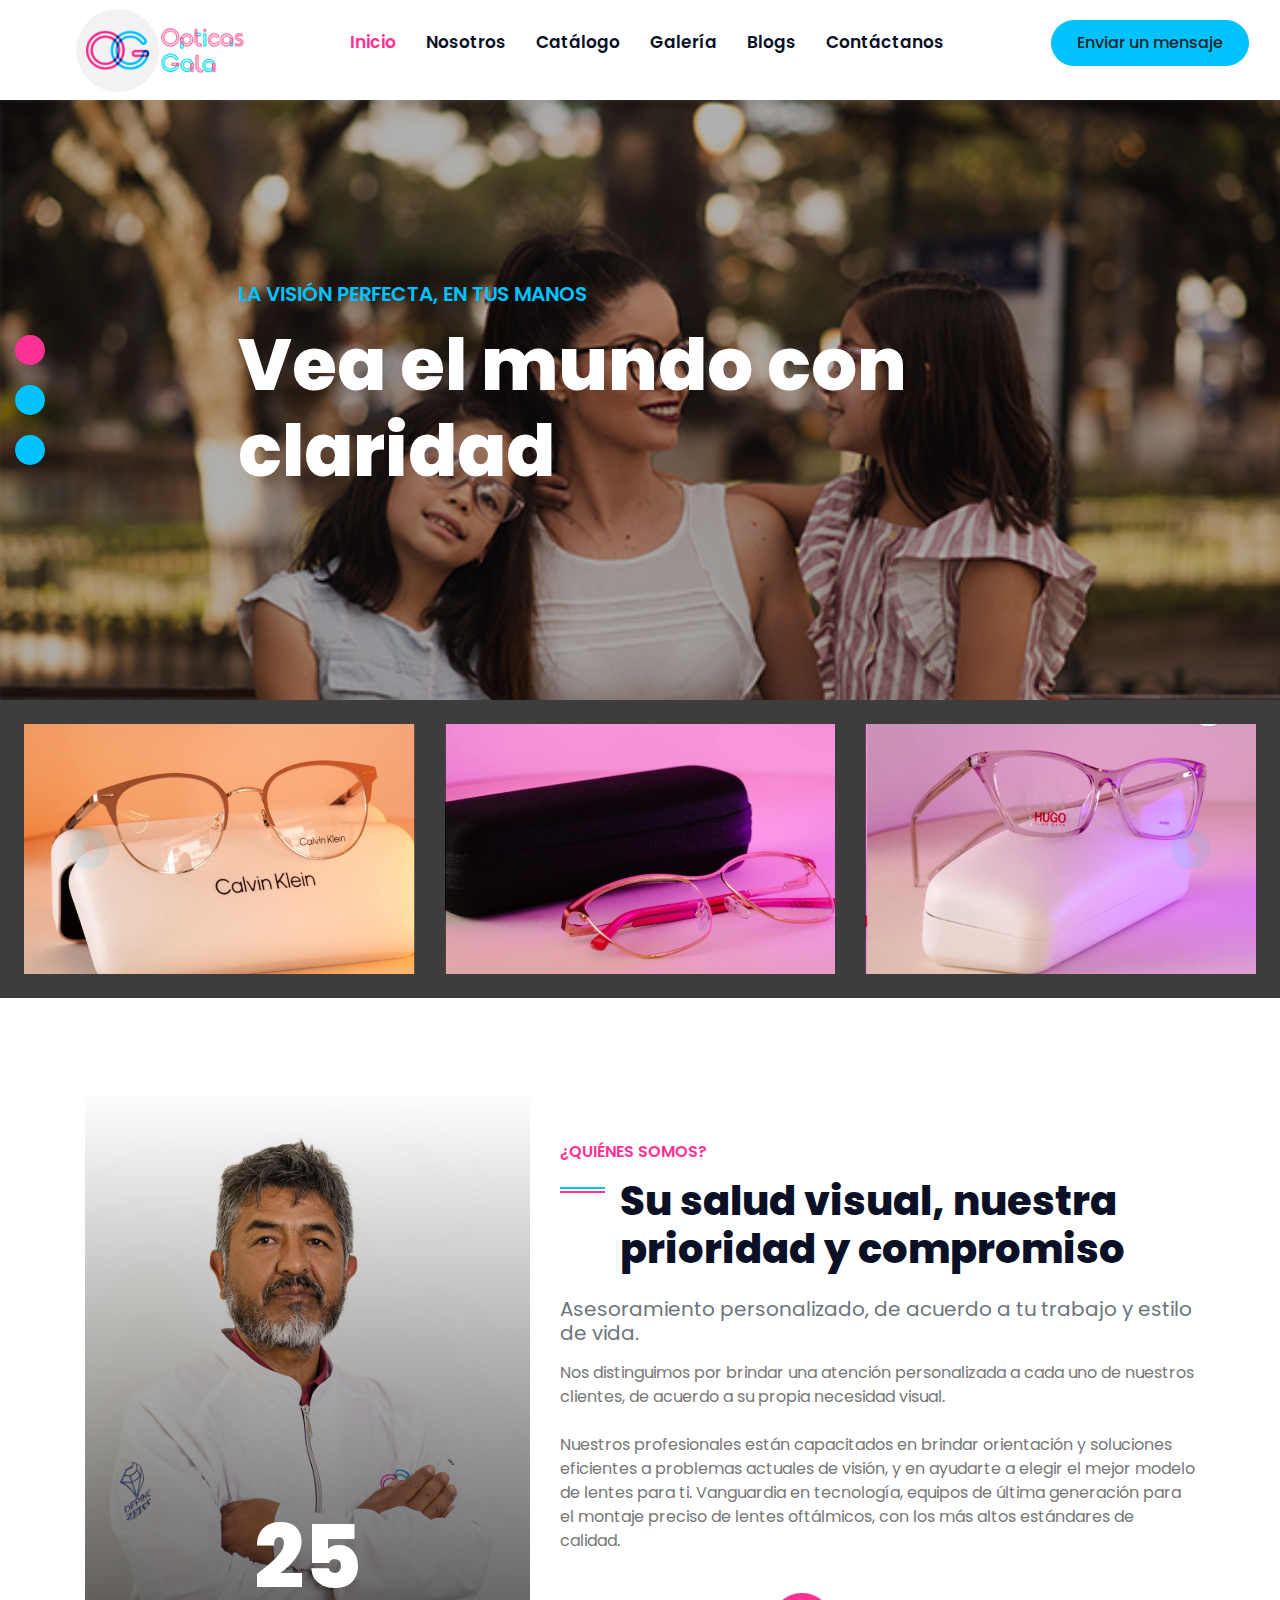
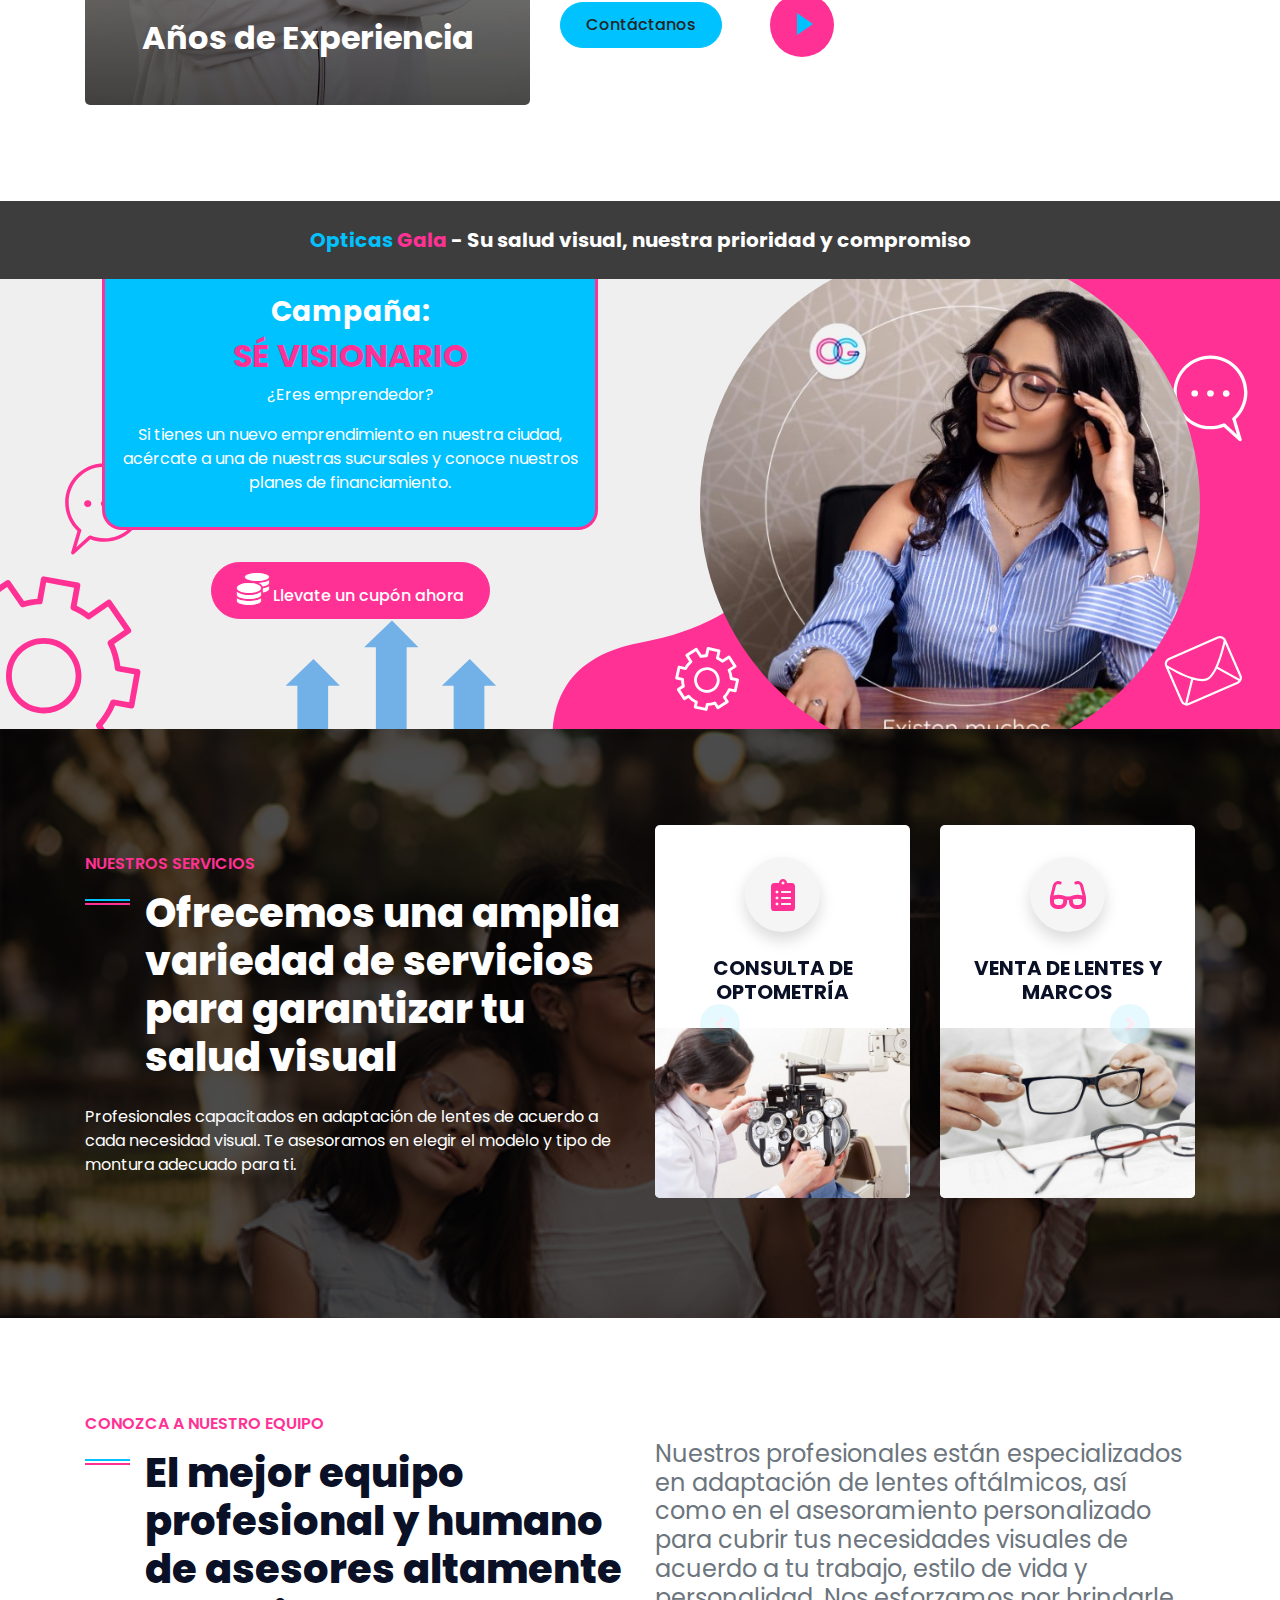
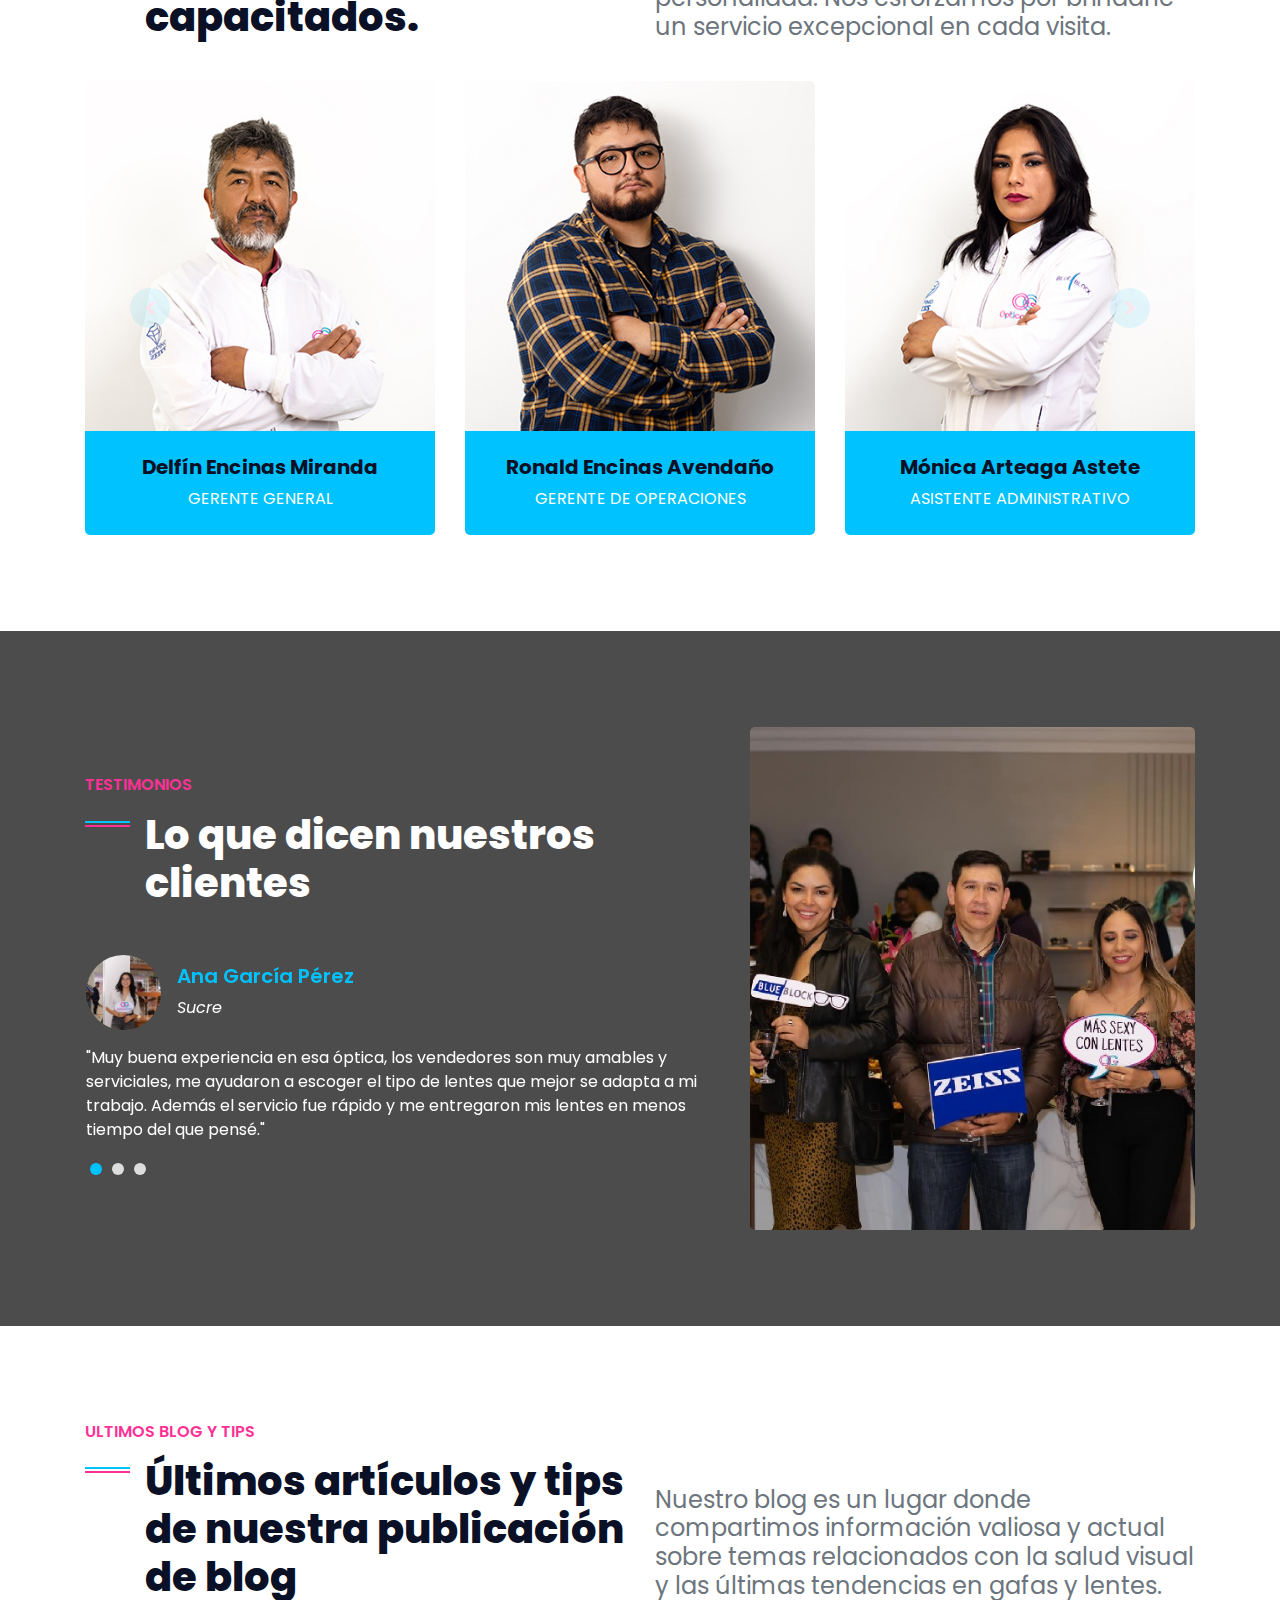
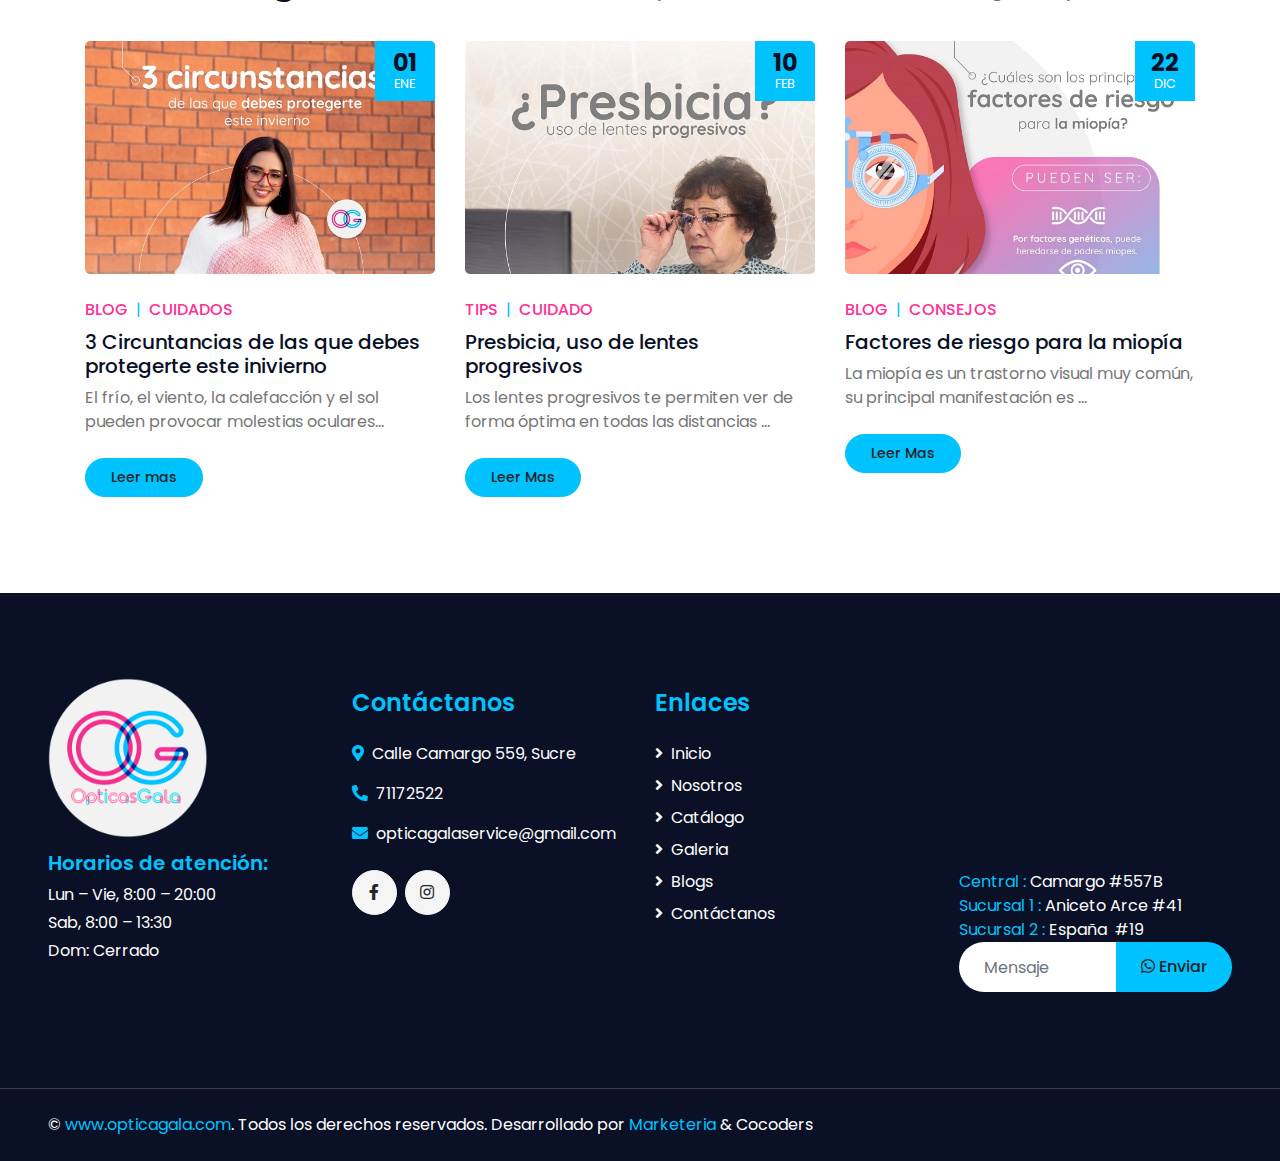
==== commit d429a2ac: "13-03-2023" ====
--- a/index.html
+++ b/index.html
@@ -108,10 +108,10 @@
                     <img class="img-fluid" src="img/carousel-1.jpg" alt="Image">
                     <div class="carousel-caption d-flex align-items-center justify-content-center">
                         <div class="p-5" style="width: 100%; max-width: 900px;">
-                            <h5 class="text-primary text-uppercase mb-md-3">La visión perfecta, en tus manos</h5>
+                            <h5 class="text-primary text-uppercase mb-md-3">LA VISIÓN PERFECTA, EN TUS MANOS</h5>
                             <h1 class="display-3 text-white mb-md-4">Vea el mundo con claridad</h1>
-                            <a href="
-                            https://api.whatsapp.com/send?phone=59171172522&text=Hola%20quiero%20hacer%20una%20cotización" target="_blank" class="btn btn-primary">Consigue una cotización</a>
+                            <!-- <a href="
+                            https://api.whatsapp.com/send?phone=59171172522&text=Hola%20quiero%20hacer%20una%20cotización" target="_blank" class="btn btn-primary">Consigue una cotización</a> -->
                         </div>
                     </div>
                 </div>
@@ -119,10 +119,10 @@
                     <img class="img-fluid" src="img/carousel-2.jpg" alt="Image">
                     <div class="carousel-caption d-flex align-items-center justify-content-center">
                         <div class="p-5" style="width: 100%; max-width: 900px;">
-                            <h5 class="text-primary text-uppercase mb-md-3">Lentes de calidad y diseño único</h5>
-                            <h1 class="display-3 text-white mb-md-4">El diseño y calidad es nuestra especialidad</h1>
-                            <a href="
-                            https://api.whatsapp.com/send?phone=59171172522&text=Hola%20quiero%20hacer%20una%20cotización" target="_blank" class="btn btn-primary">Consigue una cotización</a>
+                            <h5 class="text-primary text-uppercase mb-md-3">LENTES DE CALIDAD Y DISEÑO ÚNICO</h5>
+                            <h1 class="display-3 text-white mb-md-4">El diseño y la calidad es nuestra especialidad</h1>
+                            <!-- <a href="
+                            https://api.whatsapp.com/send?phone=59171172522&text=Hola%20quiero%20hacer%20una%20cotización" target="_blank" class="btn btn-primary">Consigue una cotización</a> -->
                         </div>
                     </div>
                 </div>
@@ -130,10 +130,10 @@
                     <img class="img-fluid" src="img/carousel-3.jpg" alt="Image">
                     <div class="carousel-caption d-flex align-items-center justify-content-center">
                         <div class="p-5" style="width: 100%; max-width: 900px;">
-                            <h5 class="text-primary text-uppercase mb-md-3">Lentes adaptadas a tus necesidades</h5>
-                            <h1 class="display-3 text-white mb-md-4">Servicio excepcional para una visión única</h1>
-                            <a href="
-                            https://api.whatsapp.com/send?phone=59171172522&text=Hola%20quiero%20hacer%20una%20cotización" target="_blank" class="btn btn-primary">Consigue una cotización</a>
+                            <h5 class="text-primary text-uppercase mb-md-3">LENTES ADAPTADOS A TUS NECESIDADES</h5>
+                            <h1 class="display-3 text-white mb-md-4">Asesoramiento personalizado, de acuerdo a tu trabajo y estilo de vida.</h1>
+                            <!-- <a href="
+                            https://api.whatsapp.com/send?phone=59171172522&text=Hola%20quiero%20hacer%20una%20cotización" target="_blank" class="btn btn-primary">Consigue una cotización</a> -->
                         </div>
                     </div>
                 </div>
@@ -144,41 +144,28 @@
 
 
     <!-- Contact Info Start -->
-    <div class="container-fluid pb-5 contact-info">
+    <div class="container-fluid p-4 mb-5 contact-info" style="background-color: #3d3d3d;">
         <div class="row">
-            <a class="col-lg-4 p-0" id="card-info" 
-                href="https://maps.app.goo.gl/M4bi5yiPjua8kPBj9" target="_blank">
-                <div class="contact-info-item d-flex align-items-center justify-content-center bg-primary text-white py-4 py-lg-0">
-                    <i class="fa fa-3x fa-map-marker-alt text-secondary mr-4"></i>
-                    <div class="">
-                        <h5 class="mb-2">Casa central</h5>
-                        <p class="m-0">Calle Camargo 559, Sucre</p>
-                    </div>
-                </div>
-            </a>
-            <a class="col-lg-4 p-0"
-                href="mailto:opticasgala@gmail.com
-                " target="_blank"
-            >
-                <div class="contact-info-item d-flex align-items-center justify-content-center bg-secondary text-white py-4 py-lg-0">
-                    <i class="fa fa-3x fa-envelope-open text-primary mr-4"></i>
-                    <div class="">
-                        <h5 class="mb-2">Correo:</h5>
-                        <p class="m-0">opticagalaservice@gmail.com</p>
-                    </div>
-                </div>
-            </a>
-            <a class="col-lg-4 p-0"
-                href="https://api.whatsapp.com/send?phone=59171172522&text=Hola%20quiero%20saber%20mas%20sobre%20su%20servicio" target="_blank"
-            >
-                <div class="contact-info-item d-flex align-items-center justify-content-center bg-primary text-white py-4 py-lg-0">
-                    <i class="fa fa-3x fa-phone-alt text-secondary mr-4"></i>
-                    <div class="">
-                        <h5 class="mb-2">Contacto</h5>
-                        <p class="m-0">71172522</p>
-                    </div>
-                </div>
-            </a>
+            <div class="col-12">
+                <div class="owl-carousel team-carousel position-relative" >
+                    <div class="catologo-home d-flex flex-column text-center rounded overflow-hidden">
+                        <img class="img-fluid w-100" src="img/catalog/uno.jpg" alt="">   
+                    </div>
+                    <div class="catologo-home d-flex flex-column text-center rounded overflow-hidden">
+                        <img class="img-fluid w-100" src="img/catalog/dos.jpg" alt="">   
+                    </div>
+                    <div class="catologo-home d-flex flex-column text-center rounded overflow-hidden">
+                        <img class="img-fluid w-100" src="img/catalog/tres.jpg" alt="">   
+                    </div>
+                    <div class="catologo-home d-flex flex-column text-center rounded overflow-hidden">
+                        <img class="img-fluid w-100" src="img/catalog/cuatro.jpg" alt="">   
+                    </div>
+                    <div class="catologo-home d-flex flex-column text-center rounded overflow-hidden">
+                        <img class="img-fluid w-100" src="img/catalog/cinco.jpg" alt="">   
+                    </div>
+                    
+                </div>
+            </div>
         </div>
     </div>
     <!-- Contact Info End -->
@@ -190,15 +177,19 @@
             <div class="row">
                 <div class="col-lg-5">
                     <div class="d-flex flex-column align-items-center justify-content-end bg-about rounded h-100 py-5 px-3">
-                        <h1 class="display-2 text-white mb-2" data-toggle="counter-up">20</h1>
+                        <h1 class="display-2 text-white mb-2" data-toggle="counter-up">25</h1>
                         <h2 class="text-white m-0">Años de Experiencia</h2>
                     </div>
                 </div>
                 <div class="col-lg-7 pt-5 pb-lg-5">
                     <h6 class="text-secondary font-weight-semi-bold text-uppercase mb-3">¿Quiénes Somos?</h6>
                     <h1 class="mb-4 section-title">Su salud visual, nuestra prioridad y compromiso</h1>
-                    <h5 class="text-muted font-weight-normal mb-3">Somos una óptica con más de 20 años de experiencia en el mercado, brindando servicios de alta calidad a nuestros clientes.</h5>
-                    <p>Nuestros profesionales están altamente capacitados en el diagnóstico y tratamiento de problemas visuales y ofrecemos una amplia variedad de lentes y marcos de las mejores marcas. Además, contamos con tecnología de última generación para realizar exámenes de la vista y ajustes precisos de lentes. Nos esforzamos por brindarle un servicio excepcional en cada visita.</p>
+                    <h5 class="text-muted font-weight-normal mb-3">Asesoramiento personalizado, de acuerdo a tu trabajo y estilo de vida.</h5>
+                    <p>Nos distinguimos por brindar una atención personalizada a cada uno de nuestros clientes, de acuerdo a su propia necesidad visual.</br></br>
+
+                        Nuestros profesionales están capacitados en brindar orientación y soluciones eficientes a problemas actuales de visión, y en ayudarte a elegir el mejor modelo de lentes para ti.
+                        Vanguardia en tecnología, equipos de última generación para el montaje preciso de lentes oftálmicos, con los más altos estándares de calidad.
+                        </p>
                     <div class="d-flex align-items-center pt-4">
                         <a href="https://api.whatsapp.com/send?phone=59171172522&text=Hola%20quiero%20saber%20mas%20sobre%20su%20servicio"  class="btn btn-primary mr-5">Contáctanos</a>
                         <button type="button" class="btn-play" data-toggle="modal"
@@ -227,12 +218,12 @@
         <div class="title">
             <div class="content">
                 <h3 class="text-white">Campaña:</h3>
-                <h2 class="text-center text-secondary">SE VICIONARIO</h2>
+                <h2 class="text-center text-secondary">SÉ VISIONARIO</h2>
                 <p>
                     ¿Eres emprendedor? 
                 </p>
                 <p>
-                    ven a una de nuestras sucursales y conoce nuestros planes de financiamiento.
+                    Si tienes un nuevo emprendimiento en nuestra ciudad, acércate a una de nuestras sucursales y conoce nuestros planes de financiamiento.
                 </p>
             </div>
             <button class="btn btn-secondary"
@@ -272,8 +263,12 @@
             <div class="row align-items-center">
                 <div class="col-lg-6">
                     <h6 class="text-secondary font-weight-semi-bold text-uppercase mb-3">Nuestros Servicios</h6>
-                    <h1 class="mb-4 section-title text-white">Ofrecemos una amplia variedad de servicios para garantizar la salud visual</h1>
-                    <p class="text-white">Profesionales altamente capacitados en el diagnóstico y tratamiento de problemas visuales, así como en la recomendación de lentes y marcos adecuados para cada necesidad.</p>
+                    <h1 class="mb-4 section-title text-white">
+                        Ofrecemos una amplia variedad de servicios para garantizar tu salud visual
+                    </h1>
+                    <p class="text-white">Profesionales capacitados en adaptación de lentes de acuerdo a cada necesidad visual. 
+                        Te asesoramos en elegir el modelo y tipo de montura adecuado para ti.
+                        </p>
                     <!-- <a href="" class="btn btn-primary mt-3 py-2 px-4">Ver todos</a> -->
                 </div>
                 <div class="col-lg-6 pt-5 pt-lg-0">
@@ -283,21 +278,21 @@
                                 <!-- icono de clipboards -->
                                 <i class="fa fa-2x fa-clipboard-list"></i>
                             </div>
-                            <h5 class="font-weight-bold mb-4 px-4">Examen profesional de la vista</h5>
+                            <h5 class="font-weight-bold mb-4 px-4">CONSULTA DE OPTOMETRÍA </h5>
                             <img src="img/service1.jpg" alt="">
                         </div>
                         <div class="d-flex flex-column align-items-center text-center bg-white rounded overflow-hidden pt-4">
                             <div class="icon-box bg-light text-secondary shadow mt-2 mb-4">
                                 <i class="fa fa-2x fa-glasses"></i>
                             </div>
-                            <h5 class="font-weight-bold mb-4 px-4">Venta de lentes y marcos</h5>
+                            <h5 class="font-weight-bold mb-4 px-4">VENTA DE LENTES Y MARCOS</h5>
                             <img src="img/service2.jpg" alt="">
                         </div>
                         <div class="d-flex flex-column align-items-center text-center bg-white rounded overflow-hidden pt-4">
                             <div class="icon-box bg-light text-secondary shadow mt-2 mb-4">
                                 <i class="fa fa-2x fa-tools"></i>
                             </div>
-                            <h5 class="font-weight-bold mb-4 px-4">Ajuste y reparación de gafas</h5>
+                            <h5 class="font-weight-bold mb-4 px-4">AJUSTE Y REPARACIÓN DE GAFAS</h5>
                             <img src="img/service3.jpg" alt="">
                         </div>
                     </div>
@@ -316,12 +311,14 @@
                 <div class="col-lg-6">
                     <h6 class="text-secondary font-weight-semi-bold text-uppercase mb-3">Conozca a nuestro equipo</h6>
                     <h1 class="section-title mb-3">
-                        Profesionales altamente capacitados
+                        El mejor equipo profesional y humano de asesores altamente capacitados.
                     </h1>
                 </div>
                 <div class="col-lg-6">
                     <h4 class="font-weight-normal text-muted mb-3">
-                        Nuestros profesionales están especializados en el diagnóstico y tratamiento de problemas visuales, así como en la recomendación de lentes y marcos adecuados para cada necesidad.
+                        Nuestros profesionales están especializados en adaptación de lentes oftálmicos, así como en el asesoramiento personalizado para cubrir tus necesidades visuales de acuerdo a tu trabajo, estilo de vida y personalidad. 
+Nos esforzamos por brindarle un servicio excepcional en cada visita.
+
                     </h4>
                 </div>
             </div>
@@ -335,7 +332,7 @@
                                 </div>
                                 <div class="team-social d-flex flex-column align-items-center justify-content-center">
                                     <p>
-                                        Planifica, dirige, organiza y controla las actividades de la Gerencia General, de acuerdo a las funciones y responsabilidades asignadas.
+                                        Planificación, dirección, organiza y controla las actividades de la gerencia general, de acuerdo a las funciones y responsabilidades asignadas.
                                     </p>
                                     <!-- <div>
                                         <a class="btn btn-secondary btn-social mb-2" href="#"><i class="fab fa-twitter"></i></a>
@@ -346,8 +343,28 @@
                                 </div>
                             </div>
                             <div class="d-flex flex-column bg-primary text-center py-4">
-                                <h5 class="font-weight-bold">Delfín Encinas	</h5>
+                                <h5 class="font-weight-bold">Delfín Encinas Miranda</h5>
                                 <p class="text-white m-0">GERENTE GENERAL</p>
+                            </div>
+                        </div>
+
+                        <div class="team d-flex flex-column text-center rounded overflow-hidden">
+                            <div class="position-relative">
+                                <div class="team-img">
+                                    <img class="img-fluid w-100" src="img/teamRonald.jpg" alt="">
+                                </div>
+                                <div class="team-social d-flex flex-column align-items-center justify-content-center bg-primary">
+                                    <p>
+                                        Gestión de recursos, logística, vigilancia de rendimiento, encargado de laboratorio, suministro, almacén y materias primas, mantenimiento de equipos.
+                                    </p>
+                                    <!-- <a class="btn btn-secondary btn-social mb-2" href="#"><i class="fab fa-twitter"></i></a>
+                                    <a class="btn btn-secondary btn-social mb-2" href="#"><i class="fab fa-facebook-f"></i></a>
+                                    <a class="btn btn-secondary btn-social" href="#"><i class="fab fa-linkedin-in"></i></a> -->
+                                </div>
+                            </div>
+                            <div class="d-flex flex-column bg-primary text-center py-4">
+                                <h5 class="font-weight-bold">Ronald Encinas Avendaño</h5>
+                                <p class="text-white m-0">GERENTE DE OPERACIONES </p>
                             </div>
                         </div>
                         <!-- <div class="team d-flex flex-column text-center rounded overflow-hidden">
@@ -375,8 +392,8 @@
                                     <img class="img-fluid w-100" src="img/teamMonica.jpg" alt="">
                                 </div>
                                 <div class="team-social d-flex flex-column align-items-center justify-content-center bg-primary">
-                                    <p> Brinda apoyo administrativo requerido por la empresa, en especial al gerente administrativo. Supervisa el cumplimiento de normas del personal, trabaja junto a los supervisores de cada sucursal.
-
+                                    <p> 
+                                        Brinda apoyo administrativo requerido por la empresa, en especial a la gerencia administrativa, supervisa el cumplimiento de normas del personal, trabajando junto a los supervisores de cada sucursal.
                                     </p>
                                     <!-- <a class="btn btn-secondary btn-social mb-2" href="#"><i class="fab fa-twitter"></i></a>
                                     <a class="btn btn-secondary btn-social mb-2" href="#"><i class="fab fa-facebook-f"></i></a>
@@ -395,9 +412,7 @@
                                 </div>
                                 <div class="team-social d-flex flex-column align-items-center justify-content-center bg-primary">
                                     <p>
-                                        Es responsable del correcto funcionamiento de la sucursal, supervisa las actividades comerciales y al personal de la sucursal.
-                                        Es responsable de ventas, atención al cliente y de control de calidad de los productos, y los movimientos financieros de la sucursal. 
-
+                                        Es responsable del correcto funcionamiento de la sucursal, supervisa las actividades comerciales y al personal. Es responsable de ventas, atención al cliente y de control de calidad de los productos.
                                     </p>
                                     <!-- <a class="btn btn-secondary btn-social mb-2" href="#"><i class="fab fa-twitter"></i></a>
                                     <a class="btn btn-secondary btn-social mb-2" href="#"><i class="fab fa-facebook-f"></i></a>
@@ -417,8 +432,7 @@
                                 </div>
                                 <div class="team-social d-flex flex-column align-items-center justify-content-center bg-primary">
                                     <p>
-                                        Es responsable del correcto funcionamiento de la sucursal, supervisa las actividades comerciales y al personal de la sucursal.
-                                        Es responsable de ventas, atención al cliente y de control de calidad de los productos, y los movimientos financieros de la sucursal. 
+                                        Es responsable del correcto funcionamiento de la sucursal, supervisa las actividades comerciales y al personal. Es responsable de ventas, atención al cliente y de control de calidad de los productos.
                                     </p>
                                     <!-- <a class="btn btn-secondary btn-social mb-2" href="#"><i class="fab fa-twitter"></i></a>
                                     <a class="btn btn-secondary btn-social mb-2" href="#"><i class="fab fa-facebook-f"></i></a>
@@ -438,8 +452,7 @@
                                 </div>
                                 <div class="team-social d-flex flex-column align-items-center justify-content-center bg-primary">
                                     <p>
-                                        Es responsable del correcto funcionamiento de la sucursal, supervisa las actividades comerciales y al personal de la sucursal.
-                                        Es responsable de ventas, atención al cliente y de control de calidad de los productos, y los movimientos financieros de la sucursal. 
+                                        Es responsable del correcto funcionamiento de la sucursal, supervisa las actividades comerciales y al personal. Es responsable de ventas, atención al cliente y de control de calidad de los productos.
                                     </p>
                                     <!-- <a class="btn btn-secondary btn-social mb-2" href="#"><i class="fab fa-twitter"></i></a>
                                     <a class="btn btn-secondary btn-social mb-2" href="#"><i class="fab fa-facebook-f"></i></a>
@@ -459,17 +472,15 @@
                                 </div>
                                 <div class="team-social d-flex flex-column align-items-center justify-content-center bg-primary">
                                     <p>
-                                        Responsable del montaje de los lentes, responsable del mantenimiento y del correcto funcionamiento de las máquinas y herramientas del laboratorio óptico.
-                                        Encargado de interpretar las prescripciones ópticas y preparar órdenes de trabajo para su posterior pedido a los proveedores.
-
-                                    </p>
-                                    <!-- <a class="btn btn-secondary btn-social mb-2" href="#"><i class="fab fa-twitter"></i></a>
-                                    <a class="btn btn-secondary btn-social mb-2" href="#"><i class="fab fa-facebook-f"></i></a>
-                                    <a class="btn btn-secondary btn-social" href="#"><i class="fab fa-linkedin-in"></i></a> -->
-                                </div>
-                            </div>
-                            <div class="d-flex flex-column bg-primary text-center py-4">
-                                <h5 class="font-weight-bold">José Avendaño Retamozo</h5>
+                                        Responsable del montaje de los lentes. Encargado de interpretar las prescripciones ópticas y preparar órdenes de montaje, correcciones y ajustes finales de acuerdo a cada cliente.
+                                    </p>
+                                    <!-- <a class="btn btn-secondary btn-social mb-2" href="#"><i class="fab fa-twitter"></i></a>
+                                    <a class="btn btn-secondary btn-social mb-2" href="#"><i class="fab fa-facebook-f"></i></a>
+                                    <a class="btn btn-secondary btn-social" href="#"><i class="fab fa-linkedin-in"></i></a> -->
+                                </div>
+                            </div>
+                            <div class="d-flex flex-column bg-primary text-center py-4">
+                                <h5 class="font-weight-bold">José Retamozo</h5>
                                 <p class="text-white m-0">TÉCNICO  ÓPTICO</p>
                             </div>
                         </div>
@@ -481,7 +492,7 @@
                                 </div>
                                 <div class="team-social d-flex flex-column align-items-center justify-content-center bg-primary">
                                     <p>
-                                        Encargado de ventas y atención al cliente en la sucursal, brinda asesoramiento óptico personalizado al cliente, encargado del registro de ventas, del mantenimiento y orden de la sucursal.
+                                        Encargado de ventas y atención al cliente, brinda asesoramiento óptico personalizado al cliente, recepción y entrega de órdenes de lentes.
                                     </p>
                                     <!-- <a class="btn btn-secondary btn-social mb-2" href="#"><i class="fab fa-twitter"></i></a>
                                     <a class="btn btn-secondary btn-social mb-2" href="#"><i class="fab fa-facebook-f"></i></a>
@@ -521,7 +532,7 @@
                                 </div>
                                 <div class="team-social d-flex flex-column align-items-center justify-content-center bg-primary">
                                     <p>
-                                        Encargado de ventas y atención al cliente en la sucursal, brinda asesoramiento óptico personalizado al cliente, encargado del registro de ventas, del mantenimiento y orden de la sucursal.
+                                        Encargado de ventas y atención al cliente, brinda asesoramiento óptico personalizado al cliente, recepción y entrega de órdenes de lentes.
                                     </p>
                                     <!-- <a class="btn btn-secondary btn-social mb-2" href="#"><i class="fab fa-twitter"></i></a>
                                     <a class="btn btn-secondary btn-social mb-2" href="#"><i class="fab fa-facebook-f"></i></a>
@@ -537,6 +548,26 @@
                         <div class="team d-flex flex-column text-center rounded overflow-hidden">
                             <div class="position-relative">
                                 <div class="team-img">
+                                    <img class="img-fluid w-100" src="img/teamYesenia.jpg" alt="">
+                                </div>
+                                <div class="team-social d-flex flex-column align-items-center justify-content-center bg-primary">
+                                    <p>
+                                        Encargado de ventas y atención al cliente, brinda asesoramiento óptico personalizado al cliente, recepción y entrega de órdenes de lentes. 
+                                    </p>
+                                    <!-- <a class="btn btn-secondary btn-social mb-2" href="#"><i class="fab fa-twitter"></i></a>
+                                    <a class="btn btn-secondary btn-social mb-2" href="#"><i class="fab fa-facebook-f"></i></a>
+                                    <a class="btn btn-secondary btn-social" href="#"><i class="fab fa-linkedin-in"></i></a> -->
+                                </div>
+                            </div>
+                            <div class="d-flex flex-column bg-primary text-center py-4">
+                                <h5 class="font-weight-bold">Yesenia Lucy Martinez Nuñez</h5>
+                                <p class="text-white m-0">ASESOR ÓPTICO </p>
+                            </div>
+                        </div>
+
+                        <div class="team d-flex flex-column text-center rounded overflow-hidden">
+                            <div class="position-relative">
+                                <div class="team-img">
                                     <img class="img-fluid w-100" src="img/teamArias.jpg" alt="">
                                 </div>
                                 <div class="team-social d-flex flex-column align-items-center justify-content-center bg-primary">
@@ -550,70 +581,10 @@
                             </div>
                             <div class="d-flex flex-column bg-primary text-center py-4">
                                 <h5 class="font-weight-bold">José Arias</h5>
-                                <p class="text-white m-0">ASISTENTE DE VENTAS</p>
-                            </div>
-                        </div>
-
-                        <div class="team d-flex flex-column text-center rounded overflow-hidden">
-                            <div class="position-relative">
-                                <div class="team-img">
-                                    <img class="img-fluid w-100" src="img/teamRonald.jpg" alt="">
-                                </div>
-                                <div class="team-social d-flex flex-column align-items-center justify-content-center bg-primary">
-                                    <p>
-                                        Brinda apoyo en ventas y atención al cliente, hace recepción de órdenes, ofrece asistencia en general al personal de la sucursal. 
-                                    </p>
-                                    <!-- <a class="btn btn-secondary btn-social mb-2" href="#"><i class="fab fa-twitter"></i></a>
-                                    <a class="btn btn-secondary btn-social mb-2" href="#"><i class="fab fa-facebook-f"></i></a>
-                                    <a class="btn btn-secondary btn-social" href="#"><i class="fab fa-linkedin-in"></i></a> -->
-                                </div>
-                            </div>
-                            <div class="d-flex flex-column bg-primary text-center py-4">
-                                <h5 class="font-weight-bold">Ronald Encinas Avendaño</h5>
-                                <p class="text-white m-0">-</p>
-                            </div>
-                        </div>
-
-                        <div class="team d-flex flex-column text-center rounded overflow-hidden">
-                            <div class="position-relative">
-                                <div class="team-img">
-                                    <img class="img-fluid w-100" src="img/teamAngelaBelen.jpg" alt="">
-                                </div>
-                                <div class="team-social d-flex flex-column align-items-center justify-content-center bg-primary">
-                                    <p>
-                                        Brinda apoyo en ventas y atención al cliente, hace recepción de órdenes, ofrece asistencia en general al personal de la sucursal. 
-                                    </p>
-                                    <!-- <a class="btn btn-secondary btn-social mb-2" href="#"><i class="fab fa-twitter"></i></a>
-                                    <a class="btn btn-secondary btn-social mb-2" href="#"><i class="fab fa-facebook-f"></i></a>
-                                    <a class="btn btn-secondary btn-social" href="#"><i class="fab fa-linkedin-in"></i></a> -->
-                                </div>
-                            </div>
-                            <div class="d-flex flex-column bg-primary text-center py-4">
-                                <h5 class="font-weight-bold">Angela Belen Elias Parra</h5>
-                                <p class="text-white m-0">-</p>
-                            </div>
-                        </div>
-
-                        <div class="team d-flex flex-column text-center rounded overflow-hidden">
-                            <div class="position-relative">
-                                <div class="team-img">
-                                    <img class="img-fluid w-100" src="img/teamYesenia.jpg" alt="">
-                                </div>
-                                <div class="team-social d-flex flex-column align-items-center justify-content-center bg-primary">
-                                    <p>
-                                        Brinda apoyo en ventas y atención al cliente, hace recepción de órdenes, ofrece asistencia en general al personal de la sucursal. 
-                                    </p>
-                                    <!-- <a class="btn btn-secondary btn-social mb-2" href="#"><i class="fab fa-twitter"></i></a>
-                                    <a class="btn btn-secondary btn-social mb-2" href="#"><i class="fab fa-facebook-f"></i></a>
-                                    <a class="btn btn-secondary btn-social" href="#"><i class="fab fa-linkedin-in"></i></a> -->
-                                </div>
-                            </div>
-                            <div class="d-flex flex-column bg-primary text-center py-4">
-                                <h5 class="font-weight-bold">Yesenia Lucy Martinez Nuñez</h5>
-                                <p class="text-white m-0">-</p>
-                            </div>
-                        </div>
-
+                                <p class="text-white m-0">AUXILIAR DE VENTAS</p>
+                            </div>
+                        </div>
+                        
                         <div class="team d-flex flex-column text-center rounded overflow-hidden">
                             <div class="position-relative">
                                 <div class="team-img">
@@ -621,7 +592,7 @@
                                 </div>
                                 <div class="team-social d-flex flex-column align-items-center justify-content-center bg-primary">
                                     <p>
-                                        Brinda apoyo en ventas y atención al cliente, hace recepción de órdenes, ofrece asistencia en general al personal de la sucursal. 
+                                        Brinda apoyo en ventas y atención al cliente, recepción y asistencia en general a la clientela.
                                     </p>
                                     <!-- <a class="btn btn-secondary btn-social mb-2" href="#"><i class="fab fa-twitter"></i></a>
                                     <a class="btn btn-secondary btn-social mb-2" href="#"><i class="fab fa-facebook-f"></i></a>
@@ -630,9 +601,11 @@
                             </div>
                             <div class="d-flex flex-column bg-primary text-center py-4">
                                 <h5 class="font-weight-bold">Yessica Ventura Zamora</h5>
-                                <p class="text-white m-0">-</p>
-                            </div>
-                        </div>
+                                <p class="text-white m-0">AUXILIAR DE VENTAS  </p>
+                            </div>
+                        </div>
+                        
+                        
 
                     </div>
                 </div>
@@ -658,7 +631,7 @@
                                     <i>Sucre</i>
                                 </div>
                             </div>
-                            <p>"Mi experiencia en esta óptica ha sido excelente, los empleados son muy amables y serviciales, me ayudaron a encontrar el par de gafas perfecto para mí. Además, el servicio de reparación fue rápido y eficiente."
+                            <p>"Muy buena experiencia en esa óptica, los vendedores son muy amables y serviciales, me ayudaron a escoger el tipo de lentes que mejor se adapta a mi trabajo. Además el servicio fue rápido y me entregaron mis lentes en menos tiempo del que pensé."
                             </p>
                         </div>
                         <div class="d-flex flex-column text-white">
@@ -669,7 +642,7 @@
                                     <i>Sucre</i>
                                 </div>
                             </div>
-                            <p>"Recientemente compré un par de lentes de contacto y estoy muy satisfecho con la calidad del producto y el servicio recibido. El optómetra fue muy paciente y me ayudó a encontrar la mejor opción para mis necesidades."</p>
+                            <p>"Recientemente compré un par de lentes de contacto y estoy satisfecha con la calidad del producto y el servicio. El vendedor fue muy paciente y me ayudó a encontrar la mejor opción."</p>
                         </div>
                         <div class="d-flex flex-column text-white">
                             <div class="d-flex align-items-center mb-3">
@@ -679,7 +652,7 @@
                                     <i>Potosi</i>
                                 </div>
                             </div>
-                            <p>"Me gustó mucho el ambiente de esta óptica, es muy acogedor y los empleados son muy profesionales. Me gustó especialmente la variedad de marcos que tienen, encontré el par perfecto para mí."
+                            <p>"Me gustó el ambiente de esa óptica, muy acogedor y los empleados, proactivos. Muy interesante la variedad de monturas que tienen, encontré el modelo perfecto para mí."
                             </p>
                         </div>
                     </div>
@@ -772,10 +745,10 @@
             <div class="col-lg-3 col-md-6 mb-5">
                 <a href="index.html" class="navbar-brand">
                     <img class="m-0 mt-n3 display-4 text-primary logo-footer"
-                        src="img/bussines/logo2.png" alt="logo"
+                        src="img/bussines/logo-2.png" alt="logo"
                     />
                 </a>
-                <h5 class="font-weight-semi-bold text-white my-2">Horarios de atención:</h5>
+                <h5 class="font-weight-semi-bold text-white my-2 text-primary">Horarios de atención:</h5>
                 <p class="mb-1">Lun – Vie, 8:00 – 20:00</p>
                 <p class="mb-1">Sab, 8:00 – 13:30</p>
                 <p class="mb-0">Dom: Cerrado</p>
@@ -804,7 +777,18 @@
             <div class="col-lg-3 col-md-6 mb-5">
                 <iframe src="https://www.google.com/maps/embed?pb=!1m18!1m12!1m3!1d3771.419378474372!2d-65.2576796!3d-19.0452902!2m3!1f0!2f0!3f0!3m2!1i1024!2i768!4f13.1!3m3!1m2!1s0x93fbcf41654eab53%3A0x5f890b7418fc49ab!2s%C3%93pticas%20Gala!5e0!3m2!1ses-419!2sbo!4v1674947211587!5m2!1ses-419!2sbo" width="100%" style="border:0;" allowfullscreen="" loading="lazy" referrerpolicy="no-referrer-when-downgrade" class="mb-4"></iframe>
 
-                <div class="w-100">
+                <div>
+                  <a href="https://www.google.com/maps/place/%C3%93pticas+Gala,+%23557+B,+Camargo,+Sucre/@-19.04529,-65.25768,15z/data=!4m6!3m5!1s0x93fbcf41654eab53:0x5f890b7418fc49ab!8m2!3d-19.0452902!4d-65.2576796!16s%2Fg%2F11j2mnknc5?hl=es-419&gl=BO">Central : 
+                    <span class="text-white">Camargo #557B</span>
+                    </a>  
+                </div>
+                <div>
+                  <a href="https://goo.gl/maps/qH9ZQsaeSiE3DdSAA">Sucursal 1 :<span class="text-white">  Aniceto Arce #41</span></a>
+                </div>
+                <div>
+                  <a href="https://www.google.com/maps/place/Espa%C5%88a+49,+Sucre/@-19.0473734,-65.2581007,17z/data=!4m5!3m4!1s0x93fbcf36854238ad:0x3de363dd4aea67a9!8m2!3d-19.0473734!4d-65.2581007?hl=es-419&gl=BO">Sucursal 2 : <span class="text-white">España  #19</span></a>
+                </div>
+<div class="w-100">
                     <div class="input-group">
                         <input type="text" id="input-footer" class="form-control border-0" style="padding: 25px;" placeholder="Mensaje">
                         <div class="input-group-append">
--- a/css/home.css
+++ b/css/home.css
@@ -1,5 +1,5 @@
 .logo {
-    width: 100px;
+    /* width: 100px; */
     height: 100px;
     display: block;
     margin: 0 auto;
@@ -151,4 +151,13 @@
     color: #ff3195;
     font-size: 20px;
     font-weight: bold;
+}
+
+.catologo-home {
+    margin: 0 !important;
+    border-radius: 0px !important;
+    max-height: 250px;
+}
+.mt-8{
+    margin-top: 120px;
 }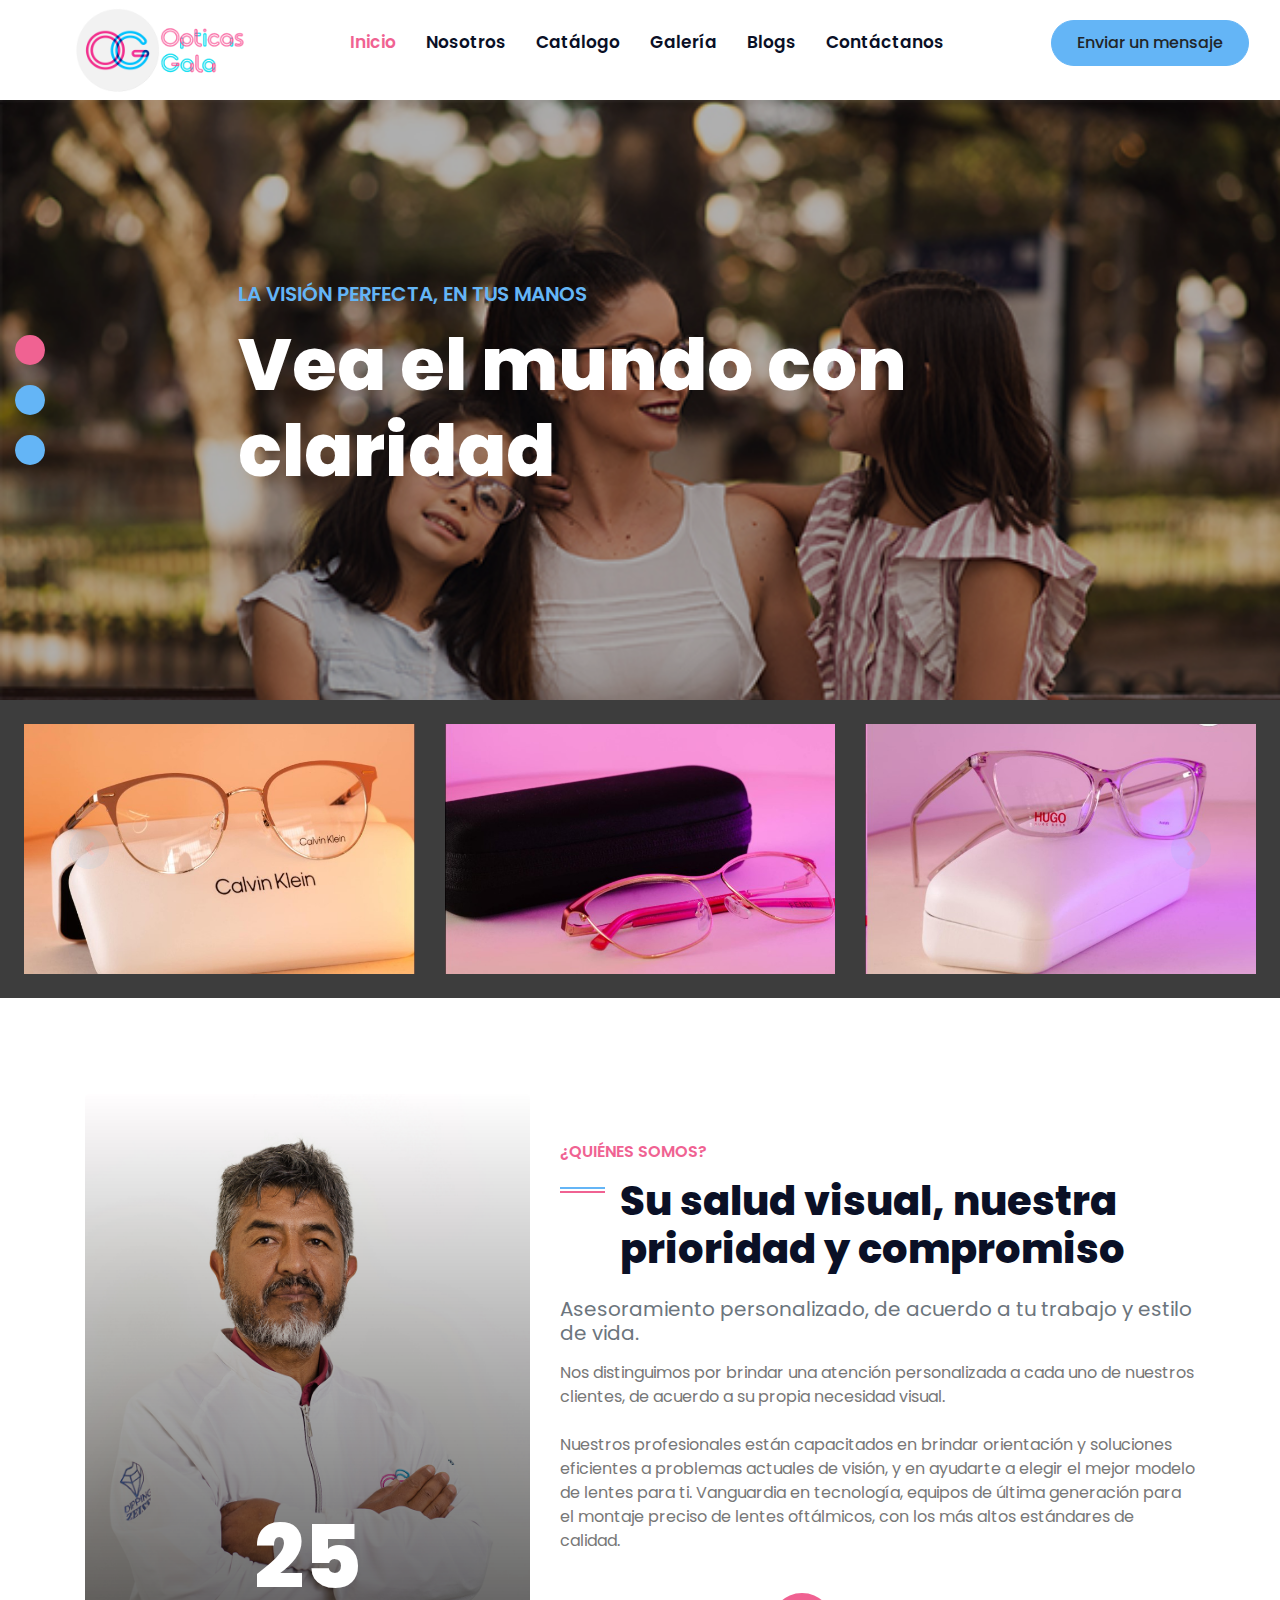
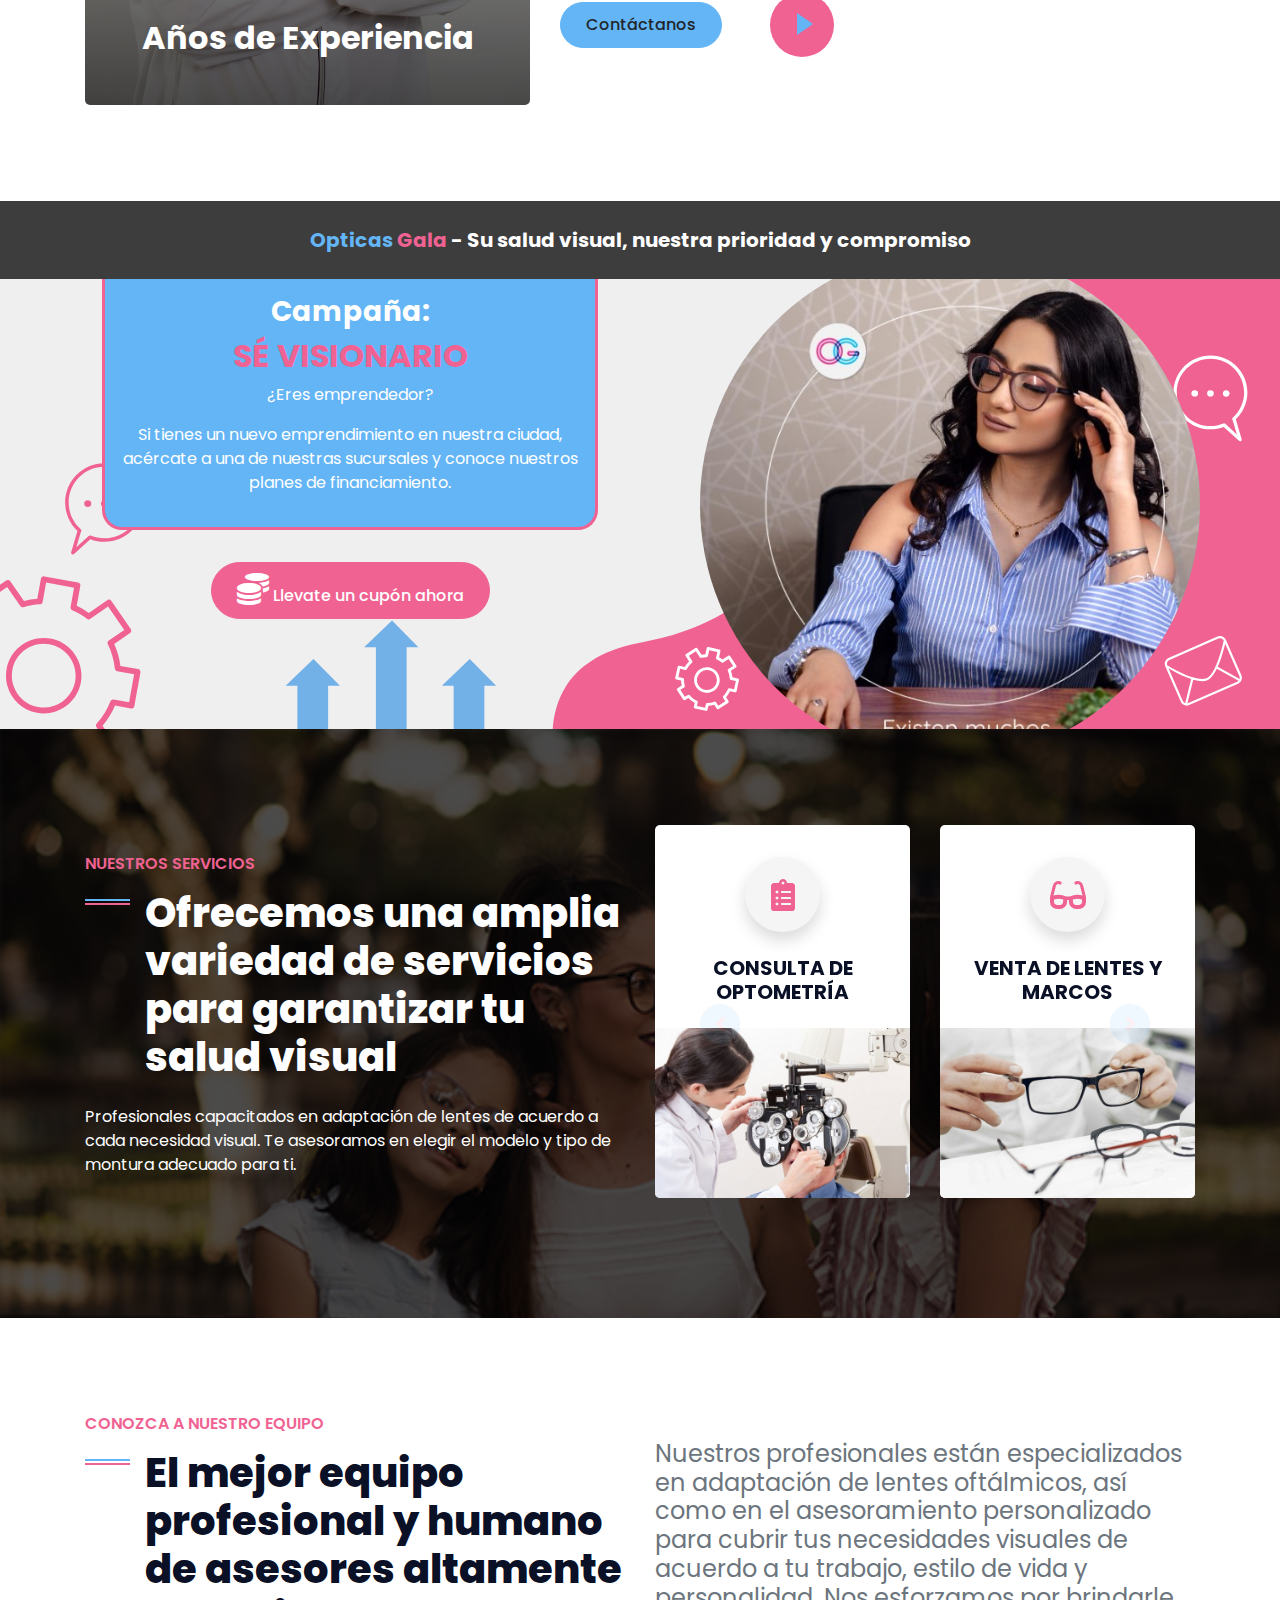
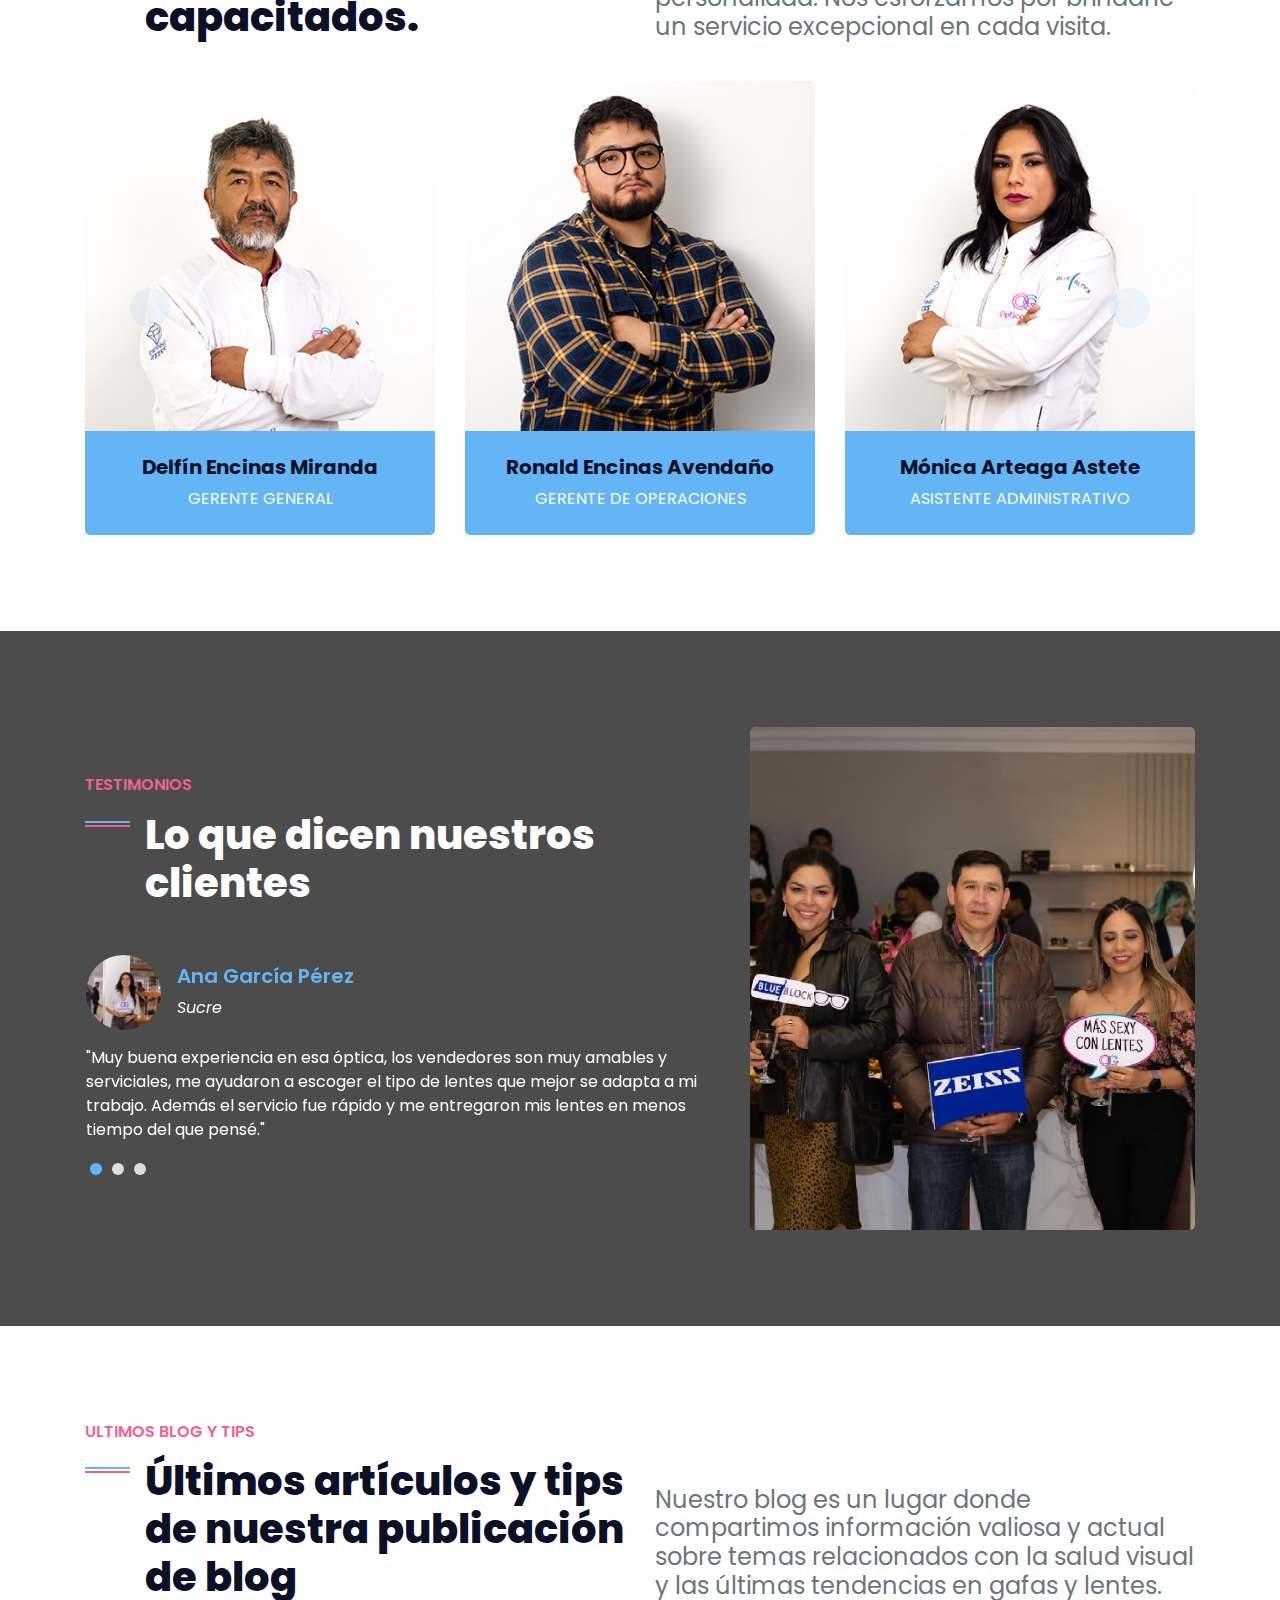
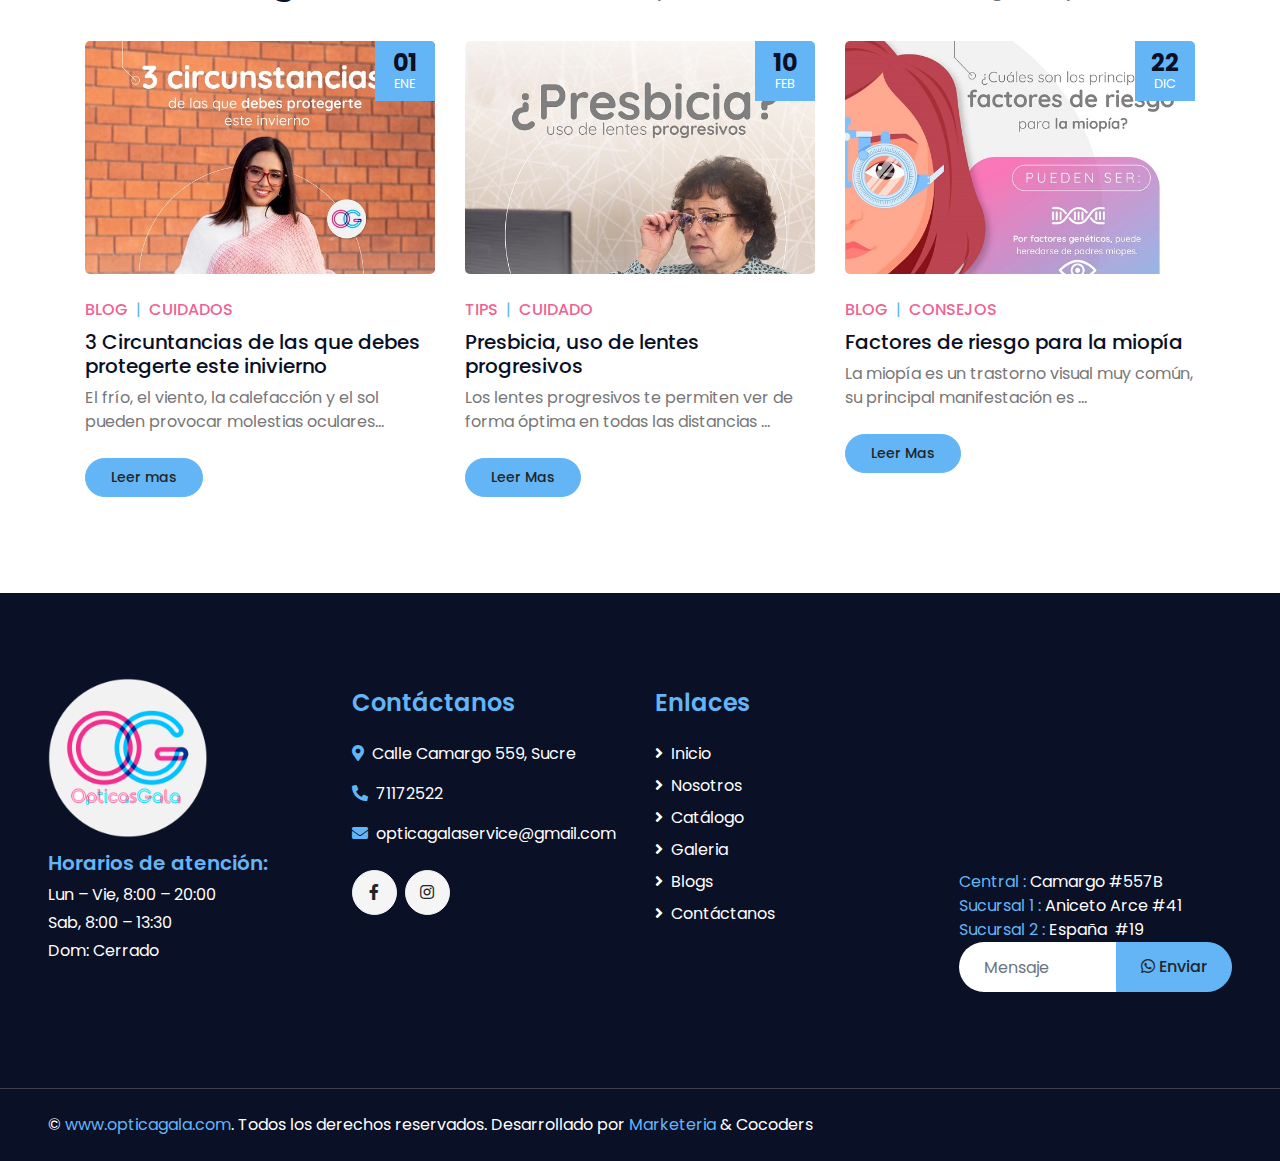
==== commit 92393e1c: "14-03-23-colores" ====
--- a/index.html
+++ b/index.html
@@ -70,7 +70,9 @@
                 </div> -->
                 <nav class="navbar navbar-expand-lg bg-white navbar-light p-0">
                     <a href="" class="navbar-brand d-block d-lg-none">
-                        <h1 class="m-0 display-4 text-primary">Opticas Galagit</h1>
+                        <h1 class="m-0 display-4 text-primary">Opticas 
+                            <span class="text-secondary">Gala</span>
+                        </h1>
                     </a>
                     <button type="button" class="navbar-toggler" data-toggle="collapse" data-target="#navbarCollapse">
                         <span class="navbar-toggler-icon"></span>
--- a/css/style.css
+++ b/css/style.css
@@ -19,8 +19,8 @@
   --white: #fff;
   --gray: #6c757d;
   --gray-dark: #343a40;
-  --primary: #00c2fe;
-  --secondary: #ff3195;
+  --primary: #64b5f6 ;
+  --secondary: #f06292  ;
   --success: #28a745;
   --info: #17a2b8;
   --warning: #ffc107;
@@ -152,7 +152,7 @@
 }
 
 a {
-  color: #00c2fe;
+  color: #64b5f6 ;
   text-decoration: none;
   background-color: transparent;
 }
@@ -2371,8 +2371,8 @@
 
 .btn-primary {
   color: #212529;
-  background-color: #00c2fe;
-  border-color: #00c2fe;
+  background-color: #64b5f6 ;
+  border-color: #64b5f6 ;
 }
 
 .btn-primary:hover {
@@ -2390,8 +2390,8 @@
 
 .btn-primary.disabled, .btn-primary:disabled {
   color: #212529;
-  background-color: #00c2fe;
-  border-color: #00c2fe;
+  background-color: #64b5f6 ;
+  border-color: #64b5f6 ;
 }
 
 .btn-primary:not(:disabled):not(.disabled):active, .btn-primary:not(:disabled):not(.disabled).active,
@@ -2408,8 +2408,8 @@
 
 .btn-secondary {
   color: #fff;
-  background-color: #ff3195;
-  border-color: #ff3195;
+  background-color: #f06292  ;
+  border-color: #f06292  ;
 }
 
 .btn-secondary:hover {
@@ -2427,8 +2427,8 @@
 
 .btn-secondary.disabled, .btn-secondary:disabled {
   color: #fff;
-  background-color: #ff3195;
-  border-color: #ff3195;
+  background-color: #f06292  ;
+  border-color: #f06292  ;
 }
 
 .btn-secondary:not(:disabled):not(.disabled):active, .btn-secondary:not(:disabled):not(.disabled).active,
@@ -2666,14 +2666,14 @@
 }
 
 .btn-outline-primary {
-  color: #00c2fe;
-  border-color: #00c2fe;
+  color: #64b5f6 ;
+  border-color: #64b5f6 ;
 }
 
 .btn-outline-primary:hover {
   color: #212529;
-  background-color: #00c2fe;
-  border-color: #00c2fe;
+  background-color: #64b5f6 ;
+  border-color: #64b5f6 ;
 }
 
 .btn-outline-primary:focus, .btn-outline-primary.focus {
@@ -2681,15 +2681,15 @@
 }
 
 .btn-outline-primary.disabled, .btn-outline-primary:disabled {
-  color: #00c2fe;
+  color: #64b5f6 ;
   background-color: transparent;
 }
 
 .btn-outline-primary:not(:disabled):not(.disabled):active, .btn-outline-primary:not(:disabled):not(.disabled).active,
 .show > .btn-outline-primary.dropdown-toggle {
   color: #212529;
-  background-color: #00c2fe;
-  border-color: #00c2fe;
+  background-color: #64b5f6 ;
+  border-color: #64b5f6 ;
 }
 
 .btn-outline-primary:not(:disabled):not(.disabled):active:focus, .btn-outline-primary:not(:disabled):not(.disabled).active:focus,
@@ -2698,14 +2698,14 @@
 }
 
 .btn-outline-secondary {
-  color: #ff3195;
-  border-color: #ff3195;
+  color: #f06292  ;
+  border-color: #f06292  ;
 }
 
 .btn-outline-secondary:hover {
   color: #fff;
-  background-color: #ff3195;
-  border-color: #ff3195;
+  background-color: #f06292  ;
+  border-color: #f06292  ;
 }
 
 .btn-outline-secondary:focus, .btn-outline-secondary.focus {
@@ -2713,15 +2713,15 @@
 }
 
 .btn-outline-secondary.disabled, .btn-outline-secondary:disabled {
-  color: #ff3195;
+  color: #f06292  ;
   background-color: transparent;
 }
 
 .btn-outline-secondary:not(:disabled):not(.disabled):active, .btn-outline-secondary:not(:disabled):not(.disabled).active,
 .show > .btn-outline-secondary.dropdown-toggle {
   color: #fff;
-  background-color: #ff3195;
-  border-color: #ff3195;
+  background-color: #f06292  ;
+  border-color: #f06292  ;
 }
 
 .btn-outline-secondary:not(:disabled):not(.disabled):active:focus, .btn-outline-secondary:not(:disabled):not(.disabled).active:focus,
@@ -2923,7 +2923,7 @@
 
 .btn-link {
   font-weight: 400;
-  color: #00c2fe;
+  color: #64b5f6 ;
   text-decoration: none;
 }
 
@@ -3221,7 +3221,7 @@
 .dropdown-item.active, .dropdown-item:active {
   color: #fff;
   text-decoration: none;
-  background-color: #00c2fe;
+  background-color: #64b5f6 ;
 }
 
 .dropdown-item.disabled, .dropdown-item:disabled {
@@ -3580,8 +3580,8 @@
 
 .custom-control-input:checked ~ .custom-control-label::before {
   color: #fff;
-  border-color: #00c2fe;
-  background-color: #00c2fe;
+  border-color: #64b5f6 ;
+  background-color: #64b5f6 ;
 }
 
 .custom-control-input:focus ~ .custom-control-label::before {
@@ -3645,8 +3645,8 @@
 }
 
 .custom-checkbox .custom-control-input:indeterminate ~ .custom-control-label::before {
-  border-color: #00c2fe;
-  background-color: #00c2fe;
+  border-color: #64b5f6 ;
+  background-color: #64b5f6 ;
 }
 
 .custom-checkbox .custom-control-input:indeterminate ~ .custom-control-label::after {
@@ -3872,7 +3872,7 @@
   width: 1rem;
   height: 1rem;
   margin-top: -0.25rem;
-  background-color: #00c2fe;
+  background-color: #64b5f6 ;
   border: 0;
   border-radius: 1rem;
   transition: background-color 0.15s ease-in-out, border-color 0.15s ease-in-out, box-shadow 0.15s ease-in-out;
@@ -3902,7 +3902,7 @@
 .custom-range::-moz-range-thumb {
   width: 1rem;
   height: 1rem;
-  background-color: #00c2fe;
+  background-color: #64b5f6 ;
   border: 0;
   border-radius: 1rem;
   transition: background-color 0.15s ease-in-out, border-color 0.15s ease-in-out, box-shadow 0.15s ease-in-out;
@@ -3935,7 +3935,7 @@
   margin-top: 0;
   margin-right: 0.2rem;
   margin-left: 0.2rem;
-  background-color: #00c2fe;
+  background-color: #64b5f6 ;
   border: 0;
   border-radius: 1rem;
   transition: background-color 0.15s ease-in-out, border-color 0.15s ease-in-out, box-shadow 0.15s ease-in-out;
@@ -4074,7 +4074,7 @@
 .nav-pills .nav-link.active,
 .nav-pills .show > .nav-link {
   color: #fff;
-  background-color: #00c2fe;
+  background-color: #64b5f6 ;
 }
 
 .nav-fill > .nav-link,
@@ -4741,7 +4741,7 @@
   padding: 0.5rem 0.75rem;
   margin-left: -1px;
   line-height: 1.25;
-  color: #00c2fe;
+  color: #64b5f6 ;
   background-color: #fff;
   border: 1px solid #dee2e6;
 }
@@ -4774,8 +4774,8 @@
 .page-item.active .page-link {
   z-index: 3;
   color: #fff;
-  background-color: #00c2fe;
-  border-color: #00c2fe;
+  background-color: #64b5f6 ;
+  border-color: #64b5f6 ;
 }
 
 .page-item.disabled .page-link {
@@ -4858,7 +4858,7 @@
 
 .badge-primary {
   color: #212529;
-  background-color: #00c2fe;
+  background-color: #64b5f6 ;
 }
 
 a.badge-primary:hover, a.badge-primary:focus {
@@ -4873,7 +4873,7 @@
 
 .badge-secondary {
   color: #fff;
-  background-color: #ff3195;
+  background-color: #f06292  ;
 }
 
 a.badge-secondary:hover, a.badge-secondary:focus {
@@ -5163,7 +5163,7 @@
   color: #fff;
   text-align: center;
   white-space: nowrap;
-  background-color: #00c2fe;
+  background-color: #64b5f6 ;
   transition: width 0.6s ease;
 }
 
@@ -5250,8 +5250,8 @@
 .list-group-item.active {
   z-index: 2;
   color: #fff;
-  background-color: #00c2fe;
-  border-color: #00c2fe;
+  background-color: #64b5f6 ;
+  border-color: #64b5f6 ;
 }
 
 .list-group-item + .list-group-item {
@@ -6359,7 +6359,7 @@
 }
 
 .bg-primary {
-  background-color: #00c2fe !important;
+  background-color: #64b5f6  !important;
 }
 
 a.bg-primary:hover, a.bg-primary:focus,
@@ -6369,7 +6369,7 @@
 }
 
 .bg-secondary {
-  background-color: #ff3195 !important;
+  background-color: #f06292   !important;
 }
 
 a.bg-secondary:hover, a.bg-secondary:focus,
@@ -6487,11 +6487,11 @@
 }
 
 .border-primary {
-  border-color: #00c2fe !important;
+  border-color: #64b5f6  !important;
 }
 
 .border-secondary {
-  border-color: #ff3195 !important;
+  border-color: #f06292   !important;
 }
 
 .border-success {
@@ -9529,7 +9529,7 @@
 }
 
 .text-primary {
-  color: #00c2fe !important;
+  color: #64b5f6  !important;
 }
 
 a.text-primary:hover, a.text-primary:focus {
@@ -9537,7 +9537,7 @@
 }
 
 .text-secondary {
-  color: #ff3195 !important;
+  color: #f06292   !important;
 }
 
 a.text-secondary:hover, a.text-secondary:focus {
@@ -9786,7 +9786,7 @@
   left: 0;
   width: 45px;
   height: 2px;
-  background: #00c2fe;
+  background: #64b5f6 ;
 }
 
 .section-title::after {
@@ -9796,7 +9796,7 @@
   left: 0;
   width: 45px;
   height: 2px;
-  background: #ff3195;
+  background: #f06292  ;
 }
 
 .navbar-light .navbar-nav .nav-link {
@@ -9809,7 +9809,7 @@
 
 .navbar-light .navbar-nav .nav-link:hover,
 .navbar-light .navbar-nav .nav-link.active {
-  color: #ff3195;
+  color: #f06292  ;
 }
 
 @media (max-width: 991.98px) {
@@ -9847,12 +9847,12 @@
   width: 30px;
   height: 30px;
   border-radius: 100%;
-  background-color: #00c2fe;
+  background-color: #64b5f6 ;
   opacity: 1;
 }
 
 .carousel-indicators .active {
-  background-color: #ff3195;
+  background-color: #f06292  ;
 }
 
 @media (max-width: 991.98px) {
@@ -9897,7 +9897,7 @@
   border: none;
   outline: none !important;
   padding: 18px 20px 20px 28px;
-  background: #ff3195;
+  background: #f06292  ;
 }
 
 .btn-play:before {
@@ -9910,7 +9910,7 @@
   display: block;
   width: 60px;
   height: 60px;
-  background: #ff3195;
+  background: #f06292  ;
   border-radius: 100%;
   animation: pulse-border 1500ms ease-out infinite;
 }
@@ -9925,7 +9925,7 @@
   display: block;
   width: 60px;
   height: 60px;
-  background: #ff3195;
+  background: #f06292  ;
   border-radius: 100%;
   transition: all 200ms;
 }
@@ -9937,7 +9937,7 @@
   width: 0;
   height: 0;
   left: -1px;
-  border-left: 16px solid #00c2fe;
+  border-left: 16px solid #64b5f6 ;
   border-top: 11px solid transparent;
   border-bottom: 11px solid transparent;
 }
@@ -10019,8 +10019,8 @@
   display: flex;
   align-items: center;
   justify-content: center;
-  color: #ff3195;
-  background: #00c2fe;
+  color: #f06292  ;
+  background: #64b5f6 ;
   border-radius: 40px;
   font-size: 22px;
   opacity: .1;
@@ -10059,7 +10059,7 @@
   align-items: center;
   justify-content: center;
   transition: .5s;
-  background-color: #00c2fe80 !important;
+  background-color: #64b5f6 80 !important;
 }
 
 .portfolio-item:hover .portfolio-text {
@@ -10092,7 +10092,7 @@
   z-index: 1;
   transition: .5s;
   opacity: 0;
-  background-color: #00c2fe80 !important;
+  background-color: #64b5f6 80 !important;
   color: #000 !important;
 }
 
@@ -10117,7 +10117,7 @@
 }
 
 .testimonial-carousel .owl-dot.active {
-  background: #00c2fe;
+  background: #64b5f6 ;
 }
 
 .blog-date {
@@ -10131,7 +10131,7 @@
   justify-content: center;
   flex-direction: column;
   border-radius: 0 5px 0 0;
-  background: #00c2fe;
+  background: #64b5f6 ;
 }
 
 .contact-form .help-block ul {
--- a/css/home.css
+++ b/css/home.css
@@ -6,7 +6,7 @@
     padding: 8px;
 }
 .text-pink{
-    color: #ff3195;
+    color: #f06292  ;
 }
 
 .portfolio-item{
@@ -30,7 +30,7 @@
 
 }
 .bg-primary-80 {
-    background-color: #00c2fe80 !important;
+    background-color: #64b5f6 80 !important;
   }
 .marka{
     padding: 16px;
@@ -50,7 +50,7 @@
     align-items: center;
     padding: 16px;
     width: 100%;
-
+    flex-direction: row;
 }
 
 #bodyModal img{
@@ -68,7 +68,8 @@
 }
 
 #bodyModal .card h4{
-    font-size: 20px;
+    font-size: 24px;
+    font-weight: bold;
     font-weight: normal;
     border-bottom: #adadad 1px solid;
 }
@@ -102,8 +103,8 @@
     justify-content: space-around;
     align-items: center;
     flex-direction: row;
-    /* border-top: #ff3195 4px solid; */
-    /* border-bottom: #ff3195 4px solid; */
+    /* border-top: #f06292   4px solid; */
+    /* border-bottom: #f06292   4px solid; */
     padding: 0 40px 0 40px;
     overflow: hidden;
     max-height: 450px;
@@ -115,7 +116,7 @@
     border: none;
     border-radius: 50%;
     margin: 40px;
-    /* border : 6px solid #ff3195; */
+    /* border : 6px solid #f06292  ; */
 }
 .vision-body .title{
      align-self: flex-start;
@@ -125,15 +126,15 @@
         align-items: center;
 }
 .vision-body .content{
-    background-color: #00c2fe ;
+    background-color: #64b5f6  ;
     width: 80%;
     padding: 16px;
     text-align: center;
     color : #fff;
     border-radius: 0px 0px 20px 20px;
-    border-left : 3px solid #ff3195;
-    border-right : 3px solid #ff3195;
-    border-bottom : 3px solid #ff3195;
+    border-left : 3px solid #f06292  ;
+    border-right : 3px solid #f06292  ;
+    border-bottom : 3px solid #f06292  ;
 }
 .vision-body .title button{
    
@@ -148,7 +149,7 @@
     width: 100%;
     text-align: center;
     padding: 24px;
-    color: #ff3195;
+    color: #f06292  ;
     font-size: 20px;
     font-weight: bold;
 }
@@ -160,4 +161,68 @@
 }
 .mt-8{
     margin-top: 120px;
+}
+
+/* media query */
+/* celular */
+@media (max-width: 767px) {
+    .embed-responsive-16by9::before {
+         padding-top: 0px !important; 
+        
+    }
+    #bodyModal{
+        flex-direction: column;
+    }
+    #bodyModal img{
+        width: 100%;
+        height: 100%;
+        object-fit: cover;
+        border : 1px solid #1a1b1b;
+        max-width: 100%;
+    }
+    #bodyModal .card{
+        width: 100%;
+        min-width: 100%;
+    }
+    .vision-body{
+        flex-direction: column;
+        /* max-height: 100%; */
+        padding: 0 2px 0 2px;
+    }
+    .vision-body img{
+        display: none;
+        width: 100%;
+        margin: 0;
+        padding: 0;
+        border: none;
+        border-radius: 50%;
+        margin: 40px;
+        /* border : 6px solid #f06292  ; */
+    }
+    .vision-body .title{
+        align-self: center;
+        display: flex;
+        flex-direction: column;
+        justify-content: center;
+        align-items: center;
+        margin: 0;
+    }
+    .vision-body .content{
+        background-color: #64b5f6  ;
+        width: 80%;
+        padding: 16px;
+        text-align: center;
+        color : #fff;
+        border-radius: 0px 0px 20px 20px;
+        border-left : 3px solid #f06292  ;
+        border-right : 3px solid #f06292  ;
+        border-bottom : 3px solid #f06292  ;
+    }
+    .vision-body .title button{
+        background-color: #64b5f6  !important;
+        margin-top: 32px;
+        margin-bottom: 32px;
+        border: none;
+    }
+
 }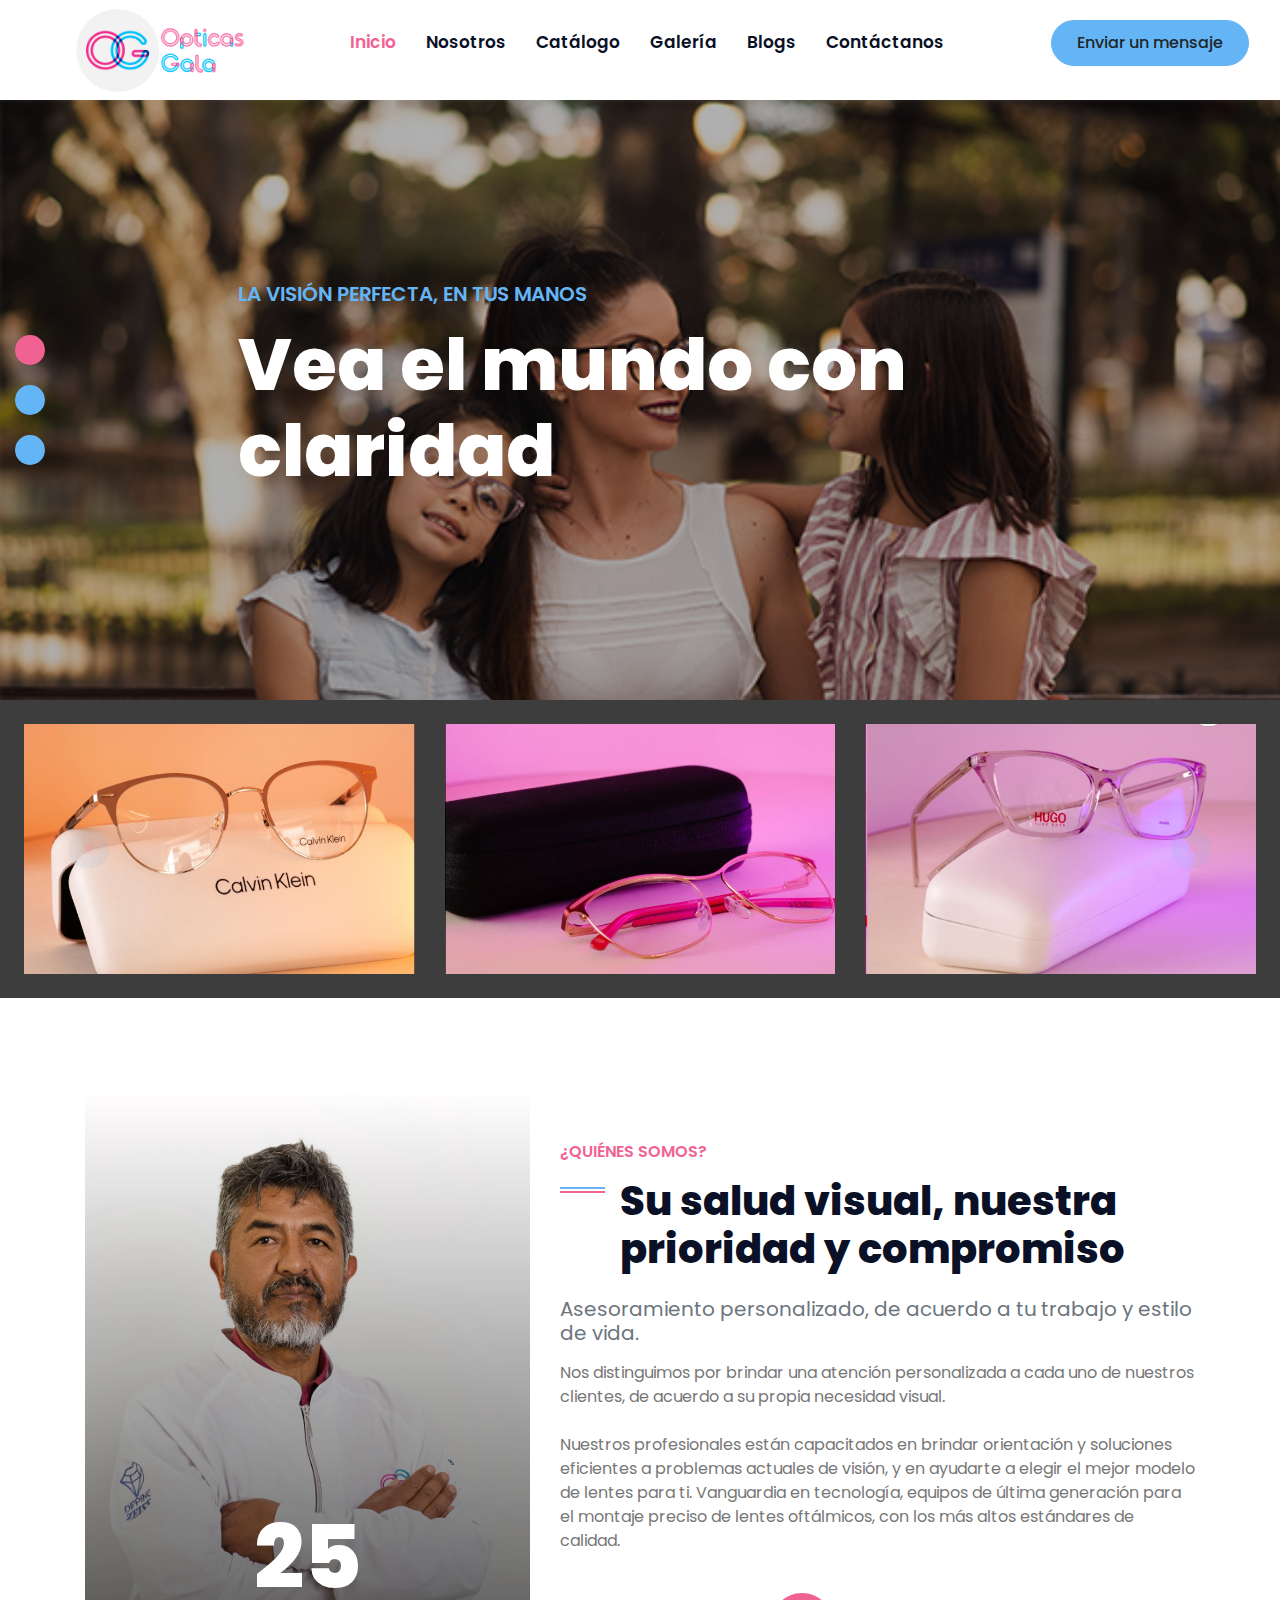
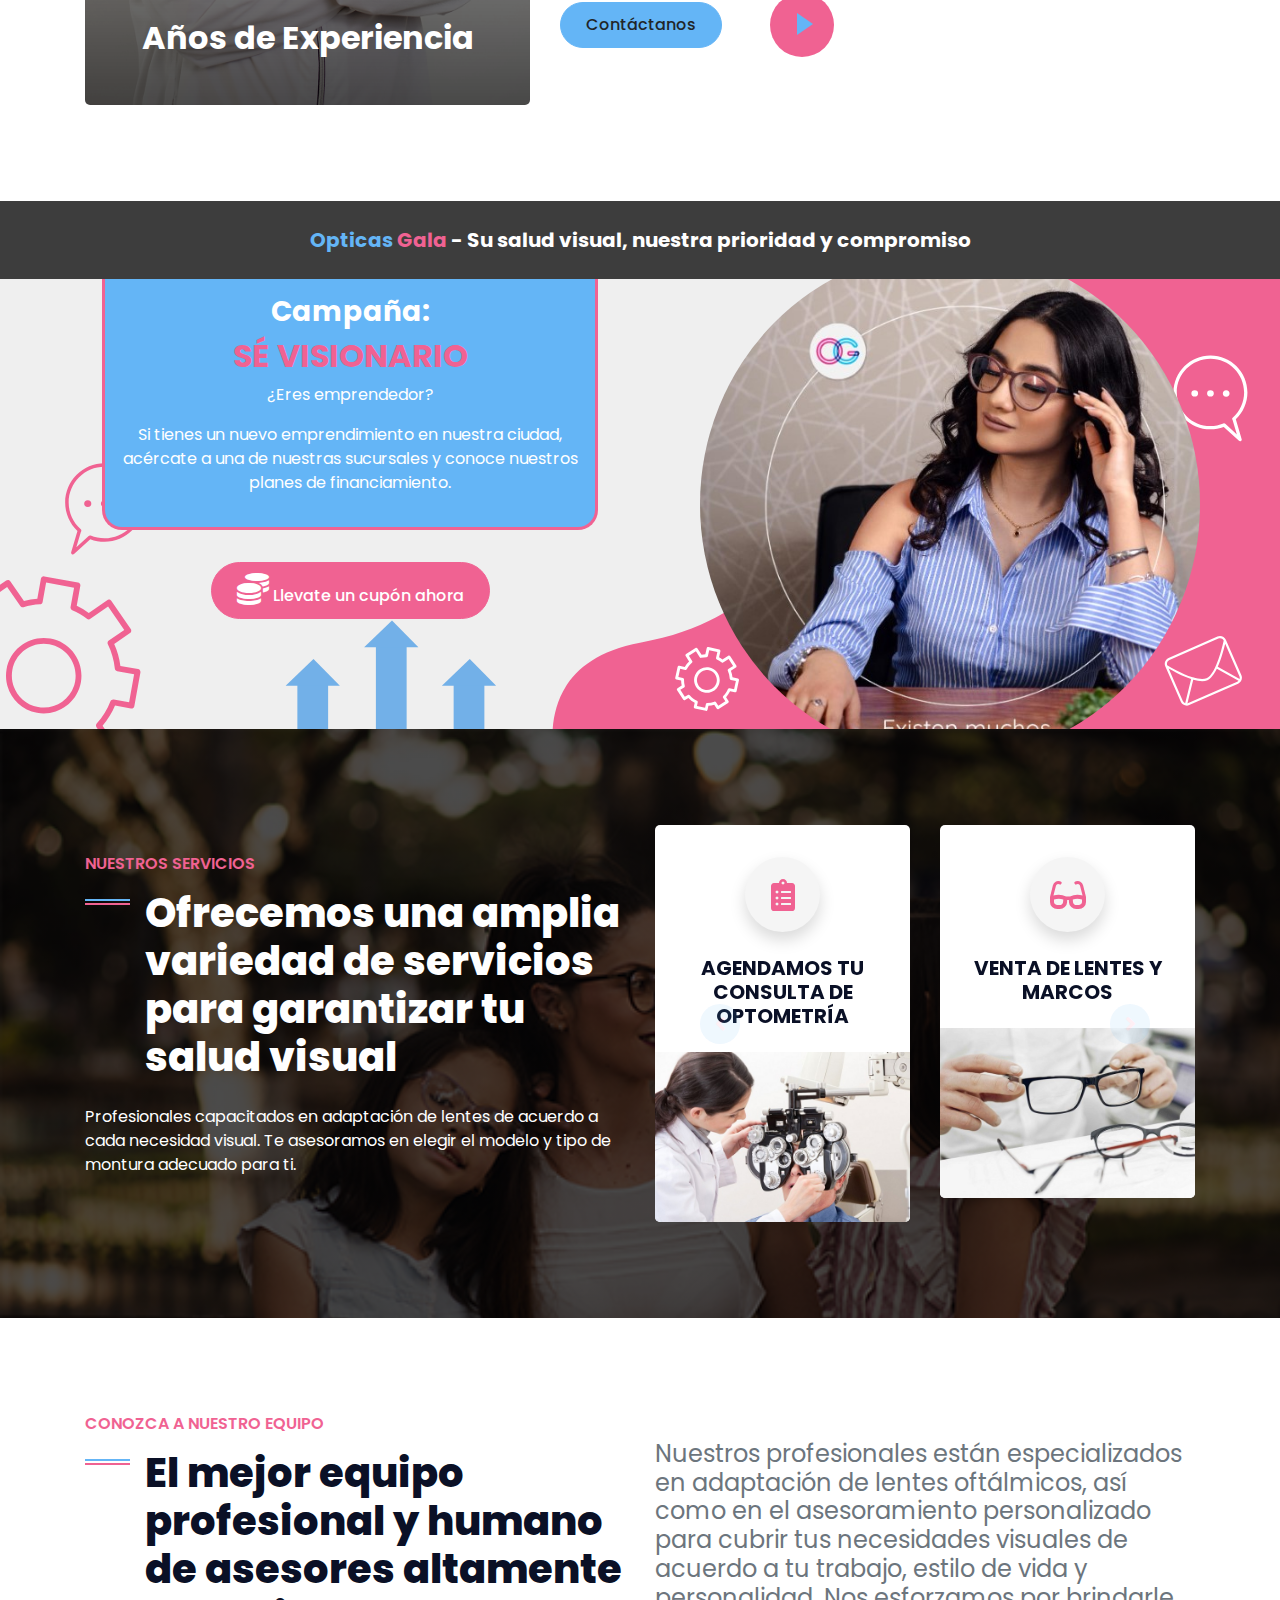
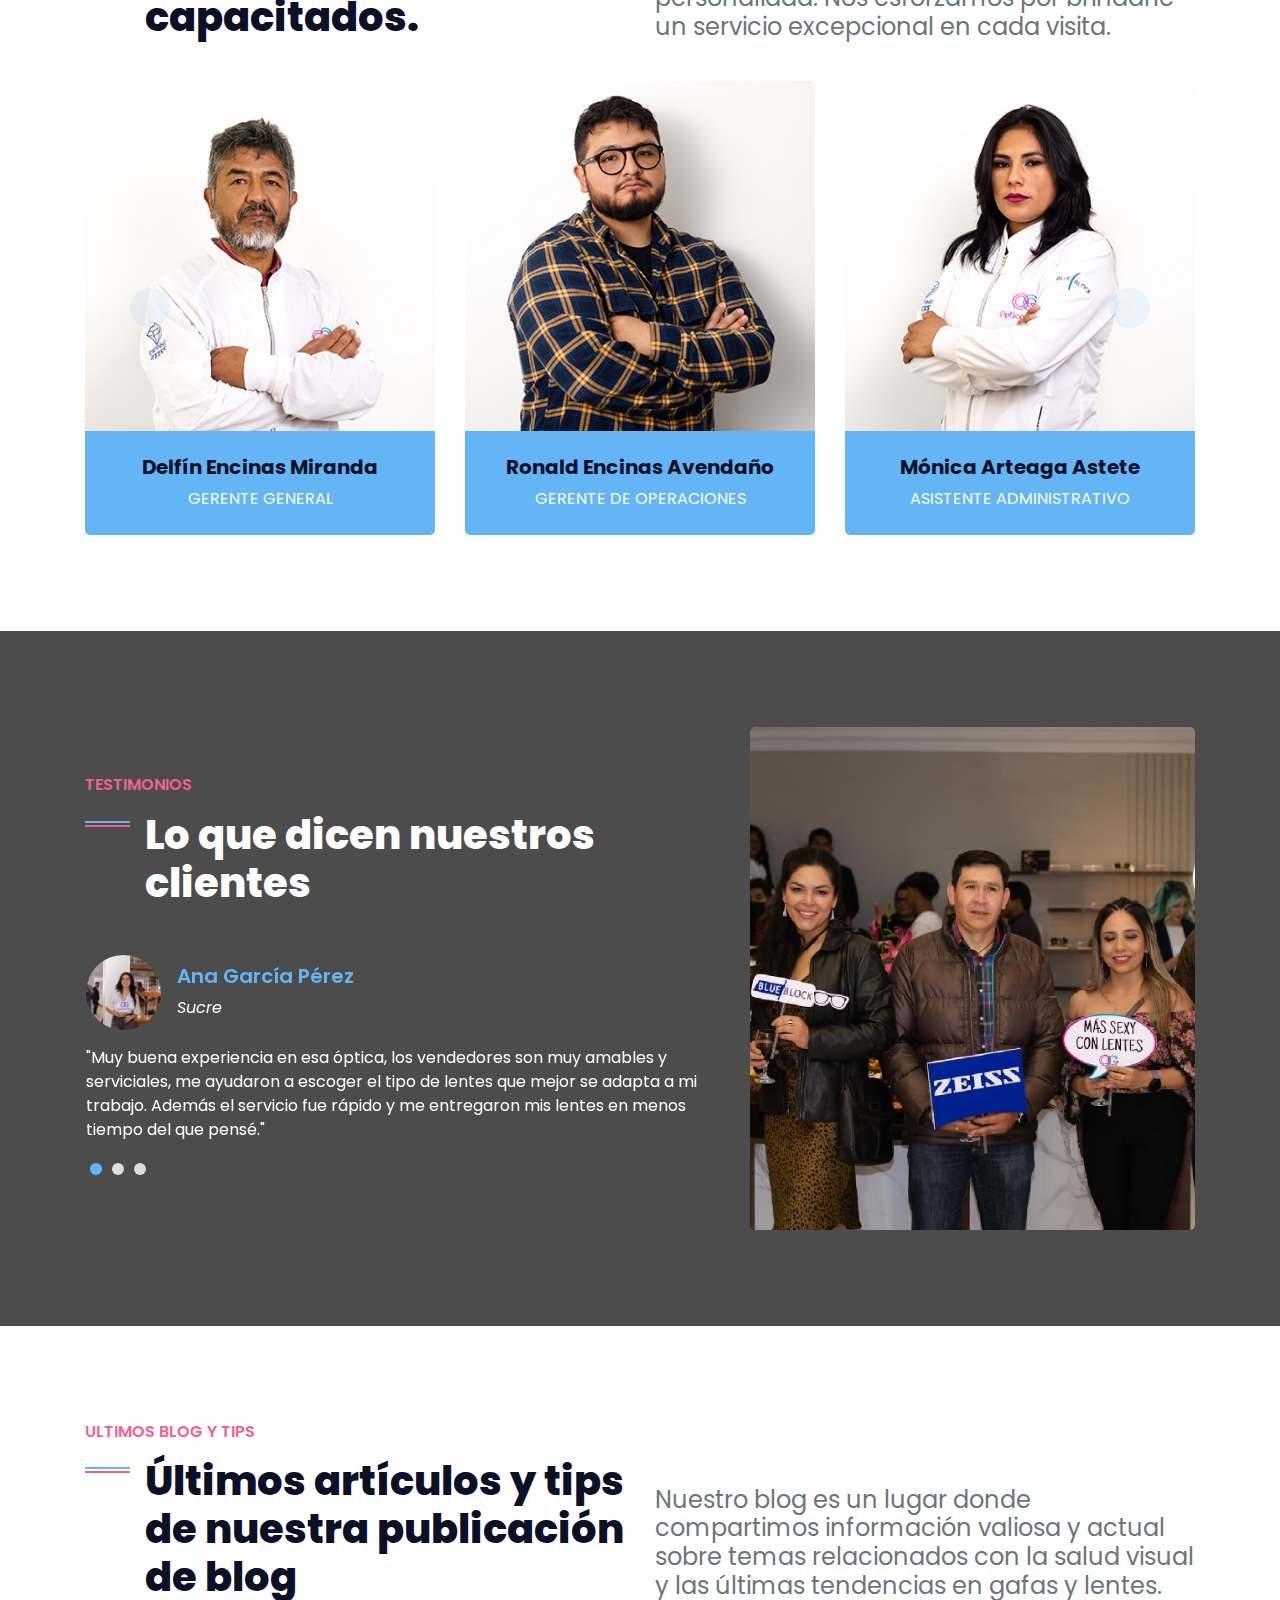
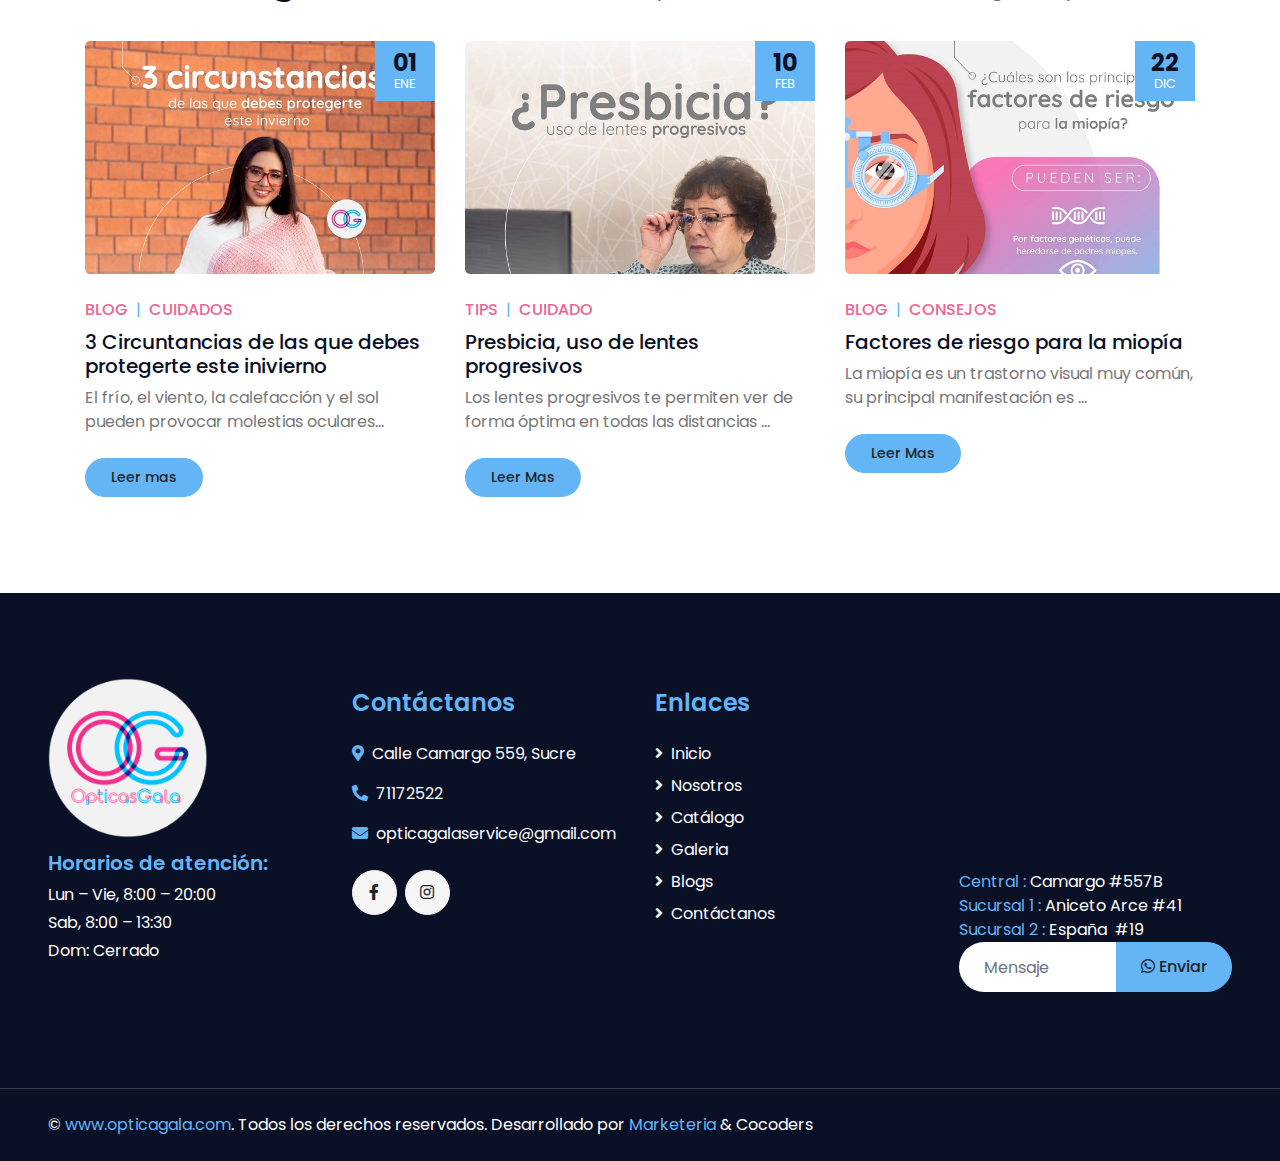
==== commit 0cb3d8c8: "17-03-2023" ====
--- a/index.html
+++ b/index.html
@@ -69,11 +69,9 @@
                     </div>
                 </div> -->
                 <nav class="navbar navbar-expand-lg bg-white navbar-light p-0">
-                    <a href="" class="navbar-brand d-block d-lg-none">
-                        <h1 class="m-0 display-4 text-primary">Opticas 
-                            <span class="text-secondary">Gala</span>
-                        </h1>
-                    </a>
+                    
+                         <img src="img/bussines/logo-horizontal.png" alt="Logo" class="navbar-brand logo-horizontal d-lg-none p-4">
+                    
                     <button type="button" class="navbar-toggler" data-toggle="collapse" data-target="#navbarCollapse">
                         <span class="navbar-toggler-icon"></span>
                     </button>
@@ -133,7 +131,7 @@
                     <div class="carousel-caption d-flex align-items-center justify-content-center">
                         <div class="p-5" style="width: 100%; max-width: 900px;">
                             <h5 class="text-primary text-uppercase mb-md-3">LENTES ADAPTADOS A TUS NECESIDADES</h5>
-                            <h1 class="display-3 text-white mb-md-4">Asesoramiento personalizado, de acuerdo a tu trabajo y estilo de vida.</h1>
+                            <h1 class="display-3 text-white mb-md-4">Asesoramiento personalizado, de acuerdo a tu estilo de vida.</h1>
                             <!-- <a href="
                             https://api.whatsapp.com/send?phone=59171172522&text=Hola%20quiero%20hacer%20una%20cotización" target="_blank" class="btn btn-primary">Consigue una cotización</a> -->
                         </div>
@@ -280,7 +278,7 @@
                                 <!-- icono de clipboards -->
                                 <i class="fa fa-2x fa-clipboard-list"></i>
                             </div>
-                            <h5 class="font-weight-bold mb-4 px-4">CONSULTA DE OPTOMETRÍA </h5>
+                            <h5 class="font-weight-bold mb-4 px-4"> AGENDAMOS TU CONSULTA DE OPTOMETRÍA </h5>
                             <img src="img/service1.jpg" alt="">
                         </div>
                         <div class="d-flex flex-column align-items-center text-center bg-white rounded overflow-hidden pt-4">
--- a/css/home.css
+++ b/css/home.css
@@ -162,6 +162,13 @@
 .mt-8{
     margin-top: 120px;
 }
+.logo-horizontal{
+    width: 60%;
+    height: 100%;
+    object-fit: cover;
+    /* max-width: 100%;
+    max-height: 100%; */
+}
 
 /* media query */
 /* celular */
